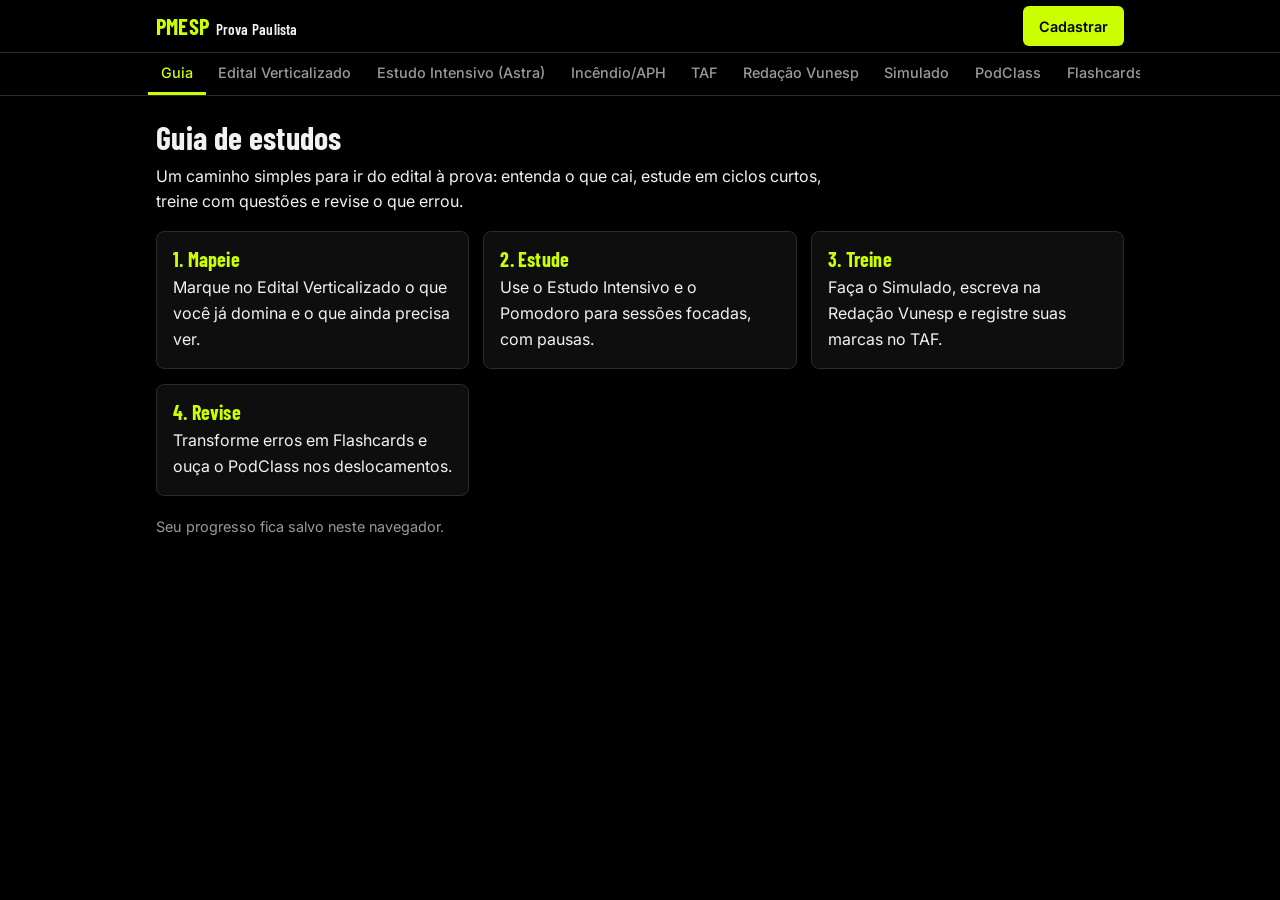
==== index.html @ 4253b76d "Add files via upload" ====
<!DOCTYPE html>
<html lang="pt-BR">
<head>
<meta charset="UTF-8">
<meta name="viewport" content="width=device-width, initial-scale=1, viewport-fit=cover">
<meta name="theme-color" content="#000000">
<title>Plataforma PMESP e Prova Paulista</title>
<link rel="preconnect" href="https://fonts.googleapis.com">
<link href="https://fonts.googleapis.com/css2?family=Barlow+Condensed:wght@600;700&family=Inter:wght@400;500;600&display=swap" rel="stylesheet">
<style>
:root{--y:#CCFF00;--bg:#000;--sf:#0e0e0e;--ln:#2a2a2a;--tx:#f2f2f2;--mu:#9a9a9a;--hd:52px}
*{box-sizing:border-box;margin:0}
html{scroll-padding-top:calc(var(--hd) + 8px)}
body{background:var(--bg);color:var(--tx);font:400 16px/1.6 Inter,system-ui,sans-serif;-webkit-text-size-adjust:100%}
h1,h2,h3,.brand{font-family:'Barlow Condensed','Arial Narrow',sans-serif;font-weight:700;letter-spacing:.01em;line-height:1.1}
h2{font-size:2rem;margin-bottom:.5rem}h3{font-size:1.25rem;color:var(--y);margin-bottom:.35rem}
p,li{max-width:70ch}p+p{margin-top:.6rem}
:focus-visible{outline:2px solid var(--y);outline-offset:2px}
header{position:sticky;top:0;z-index:20;background:var(--bg);border-bottom:1px solid var(--ln);padding-top:env(safe-area-inset-top,0px)}
.bar{max-width:1000px;margin:0 auto;display:flex;align-items:center;gap:.75rem;height:var(--hd);padding:0 1rem}
.brand{font-size:1.4rem;color:var(--y);white-space:nowrap}
.brand small{color:var(--tx);font-size:.95rem;font-weight:600;margin-left:.4rem}
.sp{flex:1}
.btn{background:var(--y);color:#000;border:0;border-radius:6px;font:600 .9rem Inter,sans-serif;padding:.55rem 1rem;cursor:pointer;min-height:40px}
.btn.o{background:transparent;color:var(--y);border:1px solid var(--y)}
.btn:active{transform:translateY(1px)}
nav{border-top:1px solid var(--ln)}
nav .in{max-width:1000px;margin:0 auto;display:flex;overflow-x:auto;scrollbar-width:none;padding:0 .5rem}
nav .in::-webkit-scrollbar{display:none}
nav button{flex:none;background:none;border:0;border-bottom:3px solid transparent;color:var(--mu);font:500 .9rem Inter,sans-serif;padding:.7rem .8rem;cursor:pointer;white-space:nowrap}
nav button[aria-selected=true]{color:var(--y);border-bottom-color:var(--y)}
main{max-width:1000px;margin:0 auto;padding:1.5rem 1rem calc(3rem + env(safe-area-inset-bottom,0px))}
section[hidden]{display:none}
.grid{display:grid;gap:.9rem;grid-template-columns:repeat(auto-fit,minmax(240px,1fr));margin-top:1rem}
.card{background:var(--sf);border:1px solid var(--ln);border-radius:8px;padding:1rem}
.card ul,.card ol{padding-left:1.1rem;color:#d6d6d6}
.mu{color:var(--mu);font-size:.9rem}
.bd{height:8px;background:var(--ln);border-radius:4px;overflow:hidden;margin:.6rem 0 1rem}
.bd i{display:block;height:100%;width:0;background:var(--y);transition:width .25s}
label.ck{display:flex;gap:.6rem;align-items:flex-start;padding:.3rem 0;cursor:pointer}
input[type=checkbox],input[type=radio]{accent-color:var(--y);width:18px;height:18px;margin-top:.2rem;flex:none}
input[type=text],input[type=email],input[type=tel],input[type=url],input[type=number],select,textarea{width:100%;background:#050505;color:var(--tx);border:1px solid var(--ln);border-radius:6px;padding:.65rem .75rem;font:inherit}
textarea{min-height:200px;resize:vertical}
table{width:100%;border-collapse:collapse;margin-top:1rem}
th,td{text-align:left;padding:.6rem .5rem;border-bottom:1px solid var(--ln);font-size:.95rem}
th{color:var(--y);font-weight:600}
.tw{overflow-x:auto}
.fc{min-height:180px;display:grid;place-items:center;text-align:center;padding:1.5rem;cursor:pointer;font-size:1.2rem;border:1px solid var(--y);border-radius:8px;background:var(--sf);margin:1rem 0}
.row{display:flex;gap:.6rem;flex-wrap:wrap;align-items:center}
.timer{font:700 5rem/1 'Barlow Condensed',sans-serif;color:var(--y);margin:.5rem 0}
.q{margin:1rem 0}.ok{color:var(--y)}.no{color:#ff6b6b}
dialog{background:var(--sf);color:var(--tx);border:1px solid var(--y);border-radius:10px;padding:1.25rem;width:min(92vw,400px);margin:auto}
dialog::backdrop{background:rgba(0,0,0,.8)}
dialog form{display:flex;flex-direction:column;gap:.75rem}
dialog label{font-size:.9rem;color:var(--mu);display:flex;flex-direction:column;gap:.25rem}
#msg{min-height:1.3em;font-size:.9rem}
@media(max-width:600px){
 :root{--hd:40px}
 .bar{gap:.5rem;padding:0 .6rem}
 .brand{font-size:1.15rem}.brand small{display:none}
 .btn{padding:.35rem .7rem;font-size:.8rem;min-height:32px}
 nav button{padding:.5rem .6rem;font-size:.82rem}
 main{padding-top:1rem}
 h2{font-size:1.6rem}.timer{font-size:4rem}
}
@media(prefers-reduced-motion:reduce){*{transition:none!important}}
</style>
</head>
<body>
<header>
 <div class="bar">
  <div class="brand">PMESP<small>Prova Paulista</small></div>
  <div class="sp"></div>
  <button class="btn" id="abrir">Cadastrar</button>
 </div>
 <nav aria-label="Seções"><div class="in" role="tablist" id="tabs"></div></nav>
</header>

<main>
<section id="guia" hidden>
 <h2>Guia de estudos</h2>
 <p>Um caminho simples para ir do edital à prova: entenda o que cai, estude em ciclos curtos, treine com questões e revise o que errou.</p>
 <div class="grid">
  <div class="card"><h3>1. Mapeie</h3><p>Marque no Edital Verticalizado o que você já domina e o que ainda precisa ver.</p></div>
  <div class="card"><h3>2. Estude</h3><p>Use o Estudo Intensivo e o Pomodoro para sessões focadas, com pausas.</p></div>
  <div class="card"><h3>3. Treine</h3><p>Faça o Simulado, escreva na Redação Vunesp e registre suas marcas no TAF.</p></div>
  <div class="card"><h3>4. Revise</h3><p>Transforme erros em Flashcards e ouça o PodClass nos deslocamentos.</p></div>
 </div>
 <p class="mu" style="margin-top:1.2rem">Seu progresso fica salvo neste navegador.</p>
</section>

<section id="edital" hidden>
 <h2>Edital verticalizado</h2>
 <p class="mu">Ajuste os tópicos conforme o edital do seu concurso.</p>
 <div class="bd" aria-hidden="true"><i id="pg"></i></div>
 <p id="pgt" class="mu"></p>
 <div class="grid" id="ed"></div>
</section>

<section id="astra" hidden>
 <h2>Estudo intensivo (Astra)</h2>
 <p>Monte o ciclo do dia: defina o foco, estude a teoria, resolva questões e feche com revisão.</p>
 <div class="grid">
  <div class="card"><h3>Foco do dia</h3><input type="text" data-save="ast_foco" placeholder="Ex.: Direitos Humanos"></div>
  <div class="card"><h3>Teoria</h3><input type="text" data-save="ast_teo" placeholder="Tópico e material"></div>
  <div class="card"><h3>Questões</h3><input type="text" data-save="ast_q" placeholder="Meta de questões"></div>
  <div class="card"><h3>Revisão</h3><input type="text" data-save="ast_rev" placeholder="O que revisar amanhã"></div>
 </div>
</section>

<section id="aph" hidden>
 <h2>Incêndio e APH</h2>
 <div class="grid">
  <div class="card"><h3>Avaliação primária (XABCDE)</h3><ol>
   <li>X: hemorragia exsanguinante</li><li>A: vias aéreas e coluna cervical</li><li>B: respiração</li><li>C: circulação</li><li>D: estado neurológico</li><li>E: exposição e controle de temperatura</li></ol></div>
  <div class="card"><h3>Tetraedro do fogo</h3><ul><li>Combustível</li><li>Comburente (oxigênio)</li><li>Calor</li><li>Reação em cadeia</li></ul><p class="mu">Retirar um elemento extingue o fogo.</p></div>
  <div class="card"><h3>Classes de incêndio</h3><ul><li>A: sólidos comuns (madeira, papel)</li><li>B: líquidos inflamáveis</li><li>C: equipamentos elétricos energizados</li><li>D: metais combustíveis</li><li>K: óleos e gorduras de cozinha</li></ul></div>
  <div class="card"><h3>Métodos de extinção</h3><ul><li>Resfriamento</li><li>Abafamento</li><li>Isolamento</li><li>Quebra da reação em cadeia</li></ul></div>
 </div>
</section>

<section id="taf" hidden>
 <h2>TAF</h2>
 <p>Registre sua melhor marca em cada prova e compare com o índice do edital.</p>
 <div class="tw"><table>
  <tr><th>Prova</th><th>Índice do edital</th><th>Minha marca</th></tr>
  <tr><td>Corrida</td><td><input type="text" data-save="taf_i1" aria-label="Índice corrida"></td><td><input type="text" data-save="taf_m1" aria-label="Marca corrida"></td></tr>
  <tr><td>Flexão de braço</td><td><input type="text" data-save="taf_i2" aria-label="Índice flexão"></td><td><input type="text" data-save="taf_m2" aria-label="Marca flexão"></td></tr>
  <tr><td>Abdominal</td><td><input type="text" data-save="taf_i3" aria-label="Índice abdominal"></td><td><input type="text" data-save="taf_m3" aria-label="Marca abdominal"></td></tr>
  <tr><td>Barra ou suspensão</td><td><input type="text" data-save="taf_i4" aria-label="Índice barra"></td><td><input type="text" data-save="taf_m4" aria-label="Marca barra"></td></tr>
 </table></div>
</section>

<section id="redacao" hidden>
 <h2>Redação Vunesp</h2>
 <div class="grid">
  <div class="card"><h3>Estrutura</h3><ul><li>Introdução: tema e tese</li><li>Desenvolvimento: argumentos com exemplos</li><li>Conclusão: fechamento e proposta, se pedida</li></ul></div>
  <div class="card"><h3>Antes de entregar</h3><ul><li>Respeite o tema e o gênero pedidos</li><li>Confira o limite de linhas do edital</li><li>Releia ortografia e pontuação</li></ul></div>
 </div>
 <div class="card" style="margin-top:1rem">
  <textarea id="red" data-save="redacao" placeholder="Escreva seu texto aqui" aria-label="Texto da redação"></textarea>
  <p class="mu" id="cnt" style="margin-top:.5rem"></p>
 </div>
</section>

<section id="simulado" hidden>
 <h2>Simulado</h2>
 <p class="mu">Três questões de exemplo. Substitua pelo seu banco de questões.</p>
 <div id="qs"></div>
 <div class="row"><button class="btn" id="corrigir">Corrigir</button><span id="res" class="ok"></span></div>
</section>

<section id="podclass" hidden>
 <h2>PodClass</h2>
 <p>Cole o link direto de um áudio (.mp3) para ouvir e salve os que mais usa.</p>
 <div class="card" style="margin-top:1rem">
  <div class="row"><input type="url" id="aurl" placeholder="https://.../aula.mp3" aria-label="Link do áudio" style="flex:1;min-width:200px"><button class="btn" id="tocar">Carregar</button></div>
  <audio id="au" controls style="width:100%;margin-top:1rem"></audio>
 </div>
</section>

<section id="flash" hidden>
 <h2>Flashcards</h2>
 <p class="mu">Toque no cartão para virar.</p>
 <div class="fc" id="fc" role="button" tabindex="0" aria-live="polite"></div>
 <div class="row"><button class="btn o" id="prev">Anterior</button><button class="btn o" id="next">Próximo</button><span class="mu" id="fn"></span></div>
</section>

<section id="pomo" hidden>
 <h2>Pomodoro e notas</h2>
 <div class="grid">
  <div class="card">
   <div class="row"><button class="btn" data-m="25">Foco 25</button><button class="btn o" data-m="5">Pausa 5</button></div>
   <div class="timer" id="tm">25:00</div>
   <div class="row"><button class="btn" id="go">Iniciar</button><button class="btn o" id="rs">Zerar</button></div>
  </div>
  <div class="card"><h3>Notas</h3><textarea data-save="notas" placeholder="Anote dúvidas e ideias" aria-label="Notas" style="min-height:160px"></textarea></div>
 </div>
</section>
</main>

<dialog id="dlg">
 <form id="frm">
  <h2>Cadastro</h2>
  <input type="hidden" name="access_key" value="SUA_ACCESS_KEY_AQUI">
  <input type="hidden" name="subject" value="Novo cadastro - Plataforma PMESP">
  <input type="checkbox" name="botcheck" style="display:none" tabindex="-1" autocomplete="off">
  <label>Nome completo<input type="text" name="nome" required autocomplete="name"></label>
  <label>E-mail<input type="email" name="email" required autocomplete="email"></label>
  <label>WhatsApp<input type="tel" name="whatsapp" autocomplete="tel"></label>
  <label>Concurso
   <select name="concurso"><option>PMESP</option><option>Prova Paulista</option><option>Ambos</option></select>
  </label>
  <div id="msg" role="status"></div>
  <button class="btn" type="submit">Enviar cadastro</button>
  <button class="btn o" type="button" id="fechar">Fechar</button>
 </form>
</dialog>

<script>
const $=s=>document.querySelector(s),$$=s=>[...document.querySelectorAll(s)];
const S={g(k,d){try{const v=JSON.parse(localStorage.getItem(k));return v??d}catch{return d}},s(k,v){try{localStorage.setItem(k,JSON.stringify(v))}catch{}}};

/* Abas */
const T=[["guia","Guia"],["edital","Edital Verticalizado"],["astra","Estudo Intensivo (Astra)"],["aph","Incêndio/APH"],["taf","TAF"],["redacao","Redação Vunesp"],["simulado","Simulado"],["podclass","PodClass"],["flash","Flashcards"],["pomo","Pomodoro/Notas"]];
const ids={astra:"astra",flash:"flash",pomo:"pomo",aph:"aph"};
const tabs=$("#tabs");
T.forEach(([id,l])=>{const b=document.createElement("button");b.role="tab";b.textContent=l;b.dataset.t=id;b.onclick=()=>show(id);tabs.append(b)});
function show(id){
 if(!T.some(t=>t[0]===id))id="guia";
 $$("main>section").forEach(s=>s.hidden=s.id!==id);
 $$("#tabs button").forEach(b=>{const on=b.dataset.t===id;b.setAttribute("aria-selected",on);if(on)b.scrollIntoView({inline:"center",block:"nearest"})});
 history.replaceState(null,"","#"+id);scrollTo(0,0);
}

/* Campos salvos */
$$("[data-save]").forEach(e=>{e.value=S.g(e.dataset.save,"");e.addEventListener("input",()=>{S.s(e.dataset.save,e.value);if(e.id==="red")cnt()})});
function cnt(){const t=$("#red").value.trim();$("#cnt").textContent=(t?t.split(/\s+/).length:0)+" palavras"}cnt();

/* Edital */
const ED={"Língua Portuguesa":["Interpretação de texto","Ortografia e acentuação","Pontuação","Concordância","Regência e crase"],"Matemática":["Operações e problemas","Razão e proporção","Porcentagem","Geometria básica"],"Conhecimentos Gerais":["Atualidades","História do Brasil","Geografia do Brasil"],"Direitos Humanos":["Declaração Universal","Direitos fundamentais","Uso da força"],"Noções de Direito":["Constitucional","Penal","Administrativo"]};
const ck=S.g("edital",{});
const ed=$("#ed");
Object.entries(ED).forEach(([m,l])=>{const c=document.createElement("div");c.className="card";c.innerHTML="<h3></h3>";c.firstChild.textContent=m;
 l.forEach(t=>{const k=m+"|"+t,lb=document.createElement("label");lb.className="ck";const i=document.createElement("input");i.type="checkbox";i.checked=!!ck[k];i.onchange=()=>{ck[k]=i.checked;S.s("edital",ck);prog()};lb.append(i,document.createTextNode(t));c.append(lb)});
 ed.append(c)});
function prog(){const a=$$("#ed input"),n=a.filter(i=>i.checked).length,p=a.length?Math.round(n/a.length*100):0;$("#pg").style.width=p+"%";$("#pgt").textContent=n+" de "+a.length+" tópicos concluídos ("+p+"%)"}prog();

/* Simulado */
const Q=[["Qual é a forma correta?",["Houveram muitos candidatos","Houve muitos candidatos","Haviam muitos candidatos"],1],["Quanto é 20% de 150?",["20","25","30"],2],["No APH, o primeiro passo da avaliação primária (XABCDE) é controlar:",["Vias aéreas","Hemorragia exsanguinante","Circulação"],1]];
$("#qs").innerHTML=Q.map((q,i)=>`<fieldset class="card q" style="border:1px solid var(--ln)"><legend style="padding:0 .4rem">Questão ${i+1}</legend><p>${q[0]}</p>${q[1].map((o,j)=>`<label class="ck"><input type="radio" name="q${i}" value="${j}">${o}</label>`).join("")}</fieldset>`).join("");
$("#corrigir").onclick=()=>{let a=0;Q.forEach((q,i)=>{const s=document.querySelector(`input[name=q${i}]:checked`);if(s&&+s.value===q[2])a++});$("#res").textContent="Acertos: "+a+" de "+Q.length};

/* PodClass */
$("#tocar").onclick=()=>{const u=$("#aurl").value.trim();if(u){$("#au").src=u;$("#au").play().catch(()=>{})}};

/* Flashcards */
const F=[["Tetraedro do fogo: quais elementos?","Combustível, comburente, calor e reação em cadeia."],["Classe de incêndio em líquidos inflamáveis","Classe B."],["O que significa o X do XABCDE?","Hemorragia exsanguinante."],["Crase antes de palavra masculina","Em regra não ocorre, salvo locução com palavra feminina subentendida."]];
let fi=0,fv=false;
function fr(){$("#fc").textContent=F[fi][fv?1:0];$("#fn").textContent=(fi+1)+"/"+F.length}
$("#fc").onclick=()=>{fv=!fv;fr()};$("#fc").onkeydown=e=>{if(e.key==="Enter"||e.key===" "){e.preventDefault();fv=!fv;fr()}};
$("#next").onclick=()=>{fi=(fi+1)%F.length;fv=false;fr()};$("#prev").onclick=()=>{fi=(fi-1+F.length)%F.length;fv=false;fr()};fr();

/* Pomodoro */
let mins=25,left=1500,iv=null;
const draw=()=>$("#tm").textContent=String(Math.floor(left/60)).padStart(2,"0")+":"+String(left%60).padStart(2,"0");
function stop(){clearInterval(iv);iv=null;$("#go").textContent="Iniciar"}
$("#go").onclick=()=>{if(iv)return stop();$("#go").textContent="Pausar";iv=setInterval(()=>{left--;draw();if(left<=0){stop();left=mins*60;draw();try{navigator.vibrate&&navigator.vibrate(300)}catch{}alert("Tempo encerrado!")}},1000)};
$("#rs").onclick=()=>{stop();left=mins*60;draw()};
$$("[data-m]").forEach(b=>b.onclick=()=>{mins=+b.dataset.m;stop();left=mins*60;draw()});

/* Cadastro (Web3Forms) */
const dlg=$("#dlg");
$("#abrir").onclick=()=>dlg.showModal();
$("#fechar").onclick=()=>dlg.close();
dlg.addEventListener("click",e=>{if(e.target===dlg)dlg.close()});
$("#frm").addEventListener("submit",async e=>{
 e.preventDefault();const m=$("#msg");m.className="";m.textContent="Enviando...";
 try{
  const r=await fetch("https://api.web3forms.com/submit",{method:"POST",headers:{Accept:"application/json"},body:new FormData(e.target)});
  const j=await r.json();
  if(j.success){m.className="ok";m.textContent="Cadastro enviado com sucesso.";e.target.reset()}
  else{m.className="no";m.textContent="Não foi possível enviar. Confira a access_key e tente de novo."}
 }catch{m.className="no";m.textContent="Sem conexão. Tente novamente."}
});

window.addEventListener("hashchange",()=>show(location.hash.slice(1)));
show(location.hash.slice(1)||"guia");
</script>
</body>
</html>
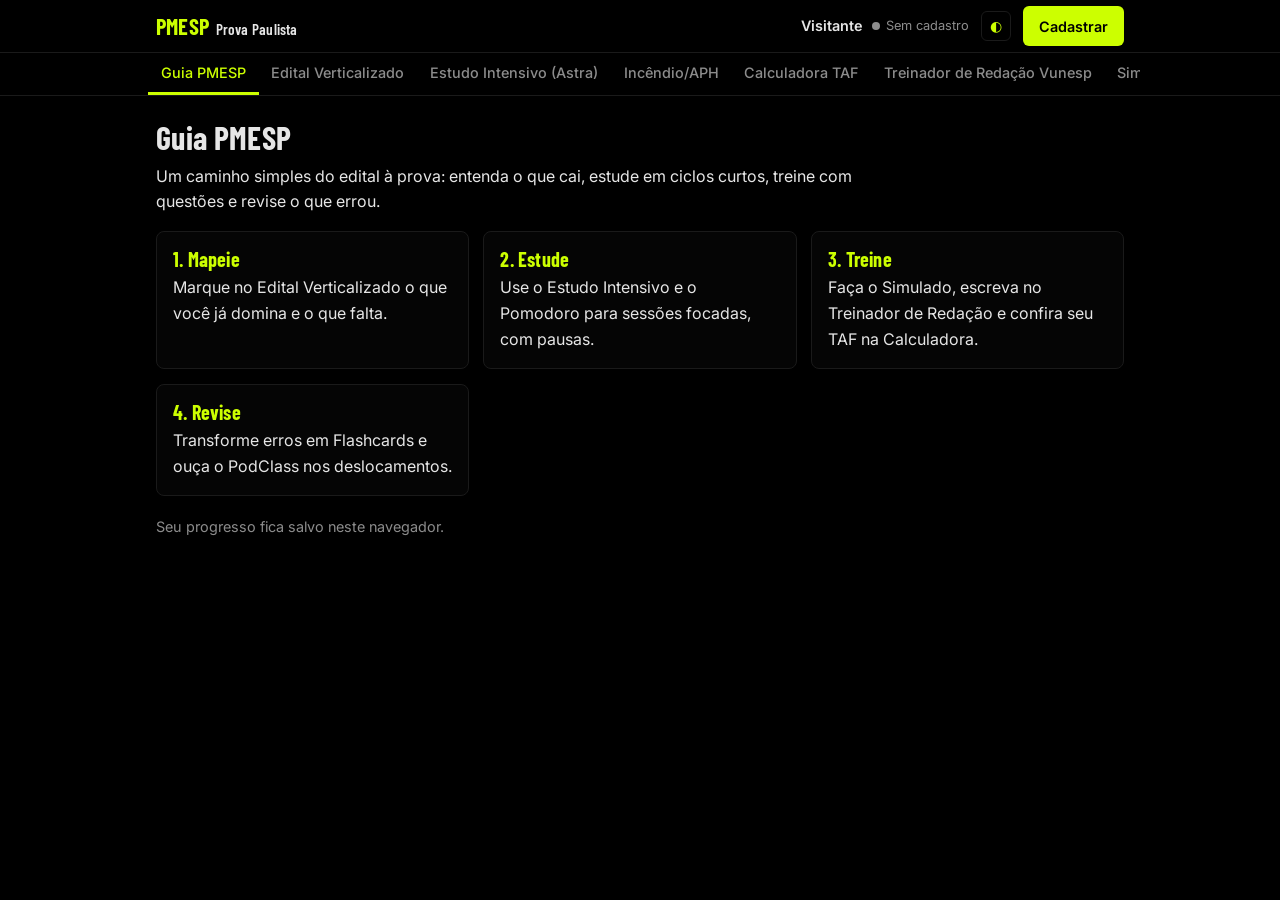
==== commit fe8431c8: "Add files via upload" ====
--- a/index.html
+++ b/index.html
@@ -20,8 +20,13 @@
 .bar{max-width:1000px;margin:0 auto;display:flex;align-items:center;gap:.75rem;height:var(--hd);padding:0 1rem}
 .brand{font-size:1.4rem;color:var(--y);white-space:nowrap}
 .brand small{color:var(--tx);font-size:.95rem;font-weight:600;margin-left:.4rem}
-.sp{flex:1}
-.btn{background:var(--y);color:#000;border:0;border-radius:6px;font:600 .9rem Inter,sans-serif;padding:.55rem 1rem;cursor:pointer;min-height:40px}
+.sp{flex:1;min-width:0}
+.who{display:flex;align-items:center;gap:.6rem;min-width:0;font-size:.9rem}
+.who b{font-weight:600;overflow:hidden;text-overflow:ellipsis;white-space:nowrap}
+.st{display:inline-flex;align-items:center;gap:.35rem;color:var(--mu);font-size:.8rem;white-space:nowrap}
+.st::before{content:"";width:8px;height:8px;border-radius:50%;background:var(--mu)}
+.st.on{color:var(--y)}.st.on::before{background:var(--y)}
+.btn{background:var(--y);color:#000;border:0;border-radius:6px;font:600 .9rem Inter,sans-serif;padding:.55rem 1rem;cursor:pointer;min-height:40px;white-space:nowrap}
 .btn.o{background:transparent;color:var(--y);border:1px solid var(--y)}
 .btn:active{transform:translateY(1px)}
 nav{border-top:1px solid var(--ln)}
@@ -42,8 +47,9 @@
 input[type=text],input[type=email],input[type=tel],input[type=url],input[type=number],select,textarea{width:100%;background:#050505;color:var(--tx);border:1px solid var(--ln);border-radius:6px;padding:.65rem .75rem;font:inherit}
 textarea{min-height:200px;resize:vertical}
 table{width:100%;border-collapse:collapse;margin-top:1rem}
-th,td{text-align:left;padding:.6rem .5rem;border-bottom:1px solid var(--ln);font-size:.95rem}
+th,td{text-align:left;padding:.5rem;border-bottom:1px solid var(--ln);font-size:.95rem;vertical-align:middle}
 th{color:var(--y);font-weight:600}
+td input,td select{min-width:90px}
 .tw{overflow-x:auto}
 .fc{min-height:180px;display:grid;place-items:center;text-align:center;padding:1.5rem;cursor:pointer;font-size:1.2rem;border:1px solid var(--y);border-radius:8px;background:var(--sf);margin:1rem 0}
 .row{display:flex;gap:.6rem;flex-wrap:wrap;align-items:center}
@@ -54,11 +60,16 @@
 dialog form{display:flex;flex-direction:column;gap:.75rem}
 dialog label{font-size:.9rem;color:var(--mu);display:flex;flex-direction:column;gap:.25rem}
 #msg{min-height:1.3em;font-size:.9rem}
-@media(max-width:600px){
+#an li{margin:.2rem 0}
+@media(max-width:768px){
  :root{--hd:40px}
- .bar{gap:.5rem;padding:0 .6rem}
- .brand{font-size:1.15rem}.brand small{display:none}
- .btn{padding:.35rem .7rem;font-size:.8rem;min-height:32px}
+ .bar{gap:.5rem;padding:0 .6rem;flex-wrap:nowrap}
+ .brand{font-size:1.1rem}.brand small{display:none}
+ .who{flex:1;gap:.4rem;font-size:.8rem}
+ .who b{flex:0 1 auto;max-width:42vw}
+ .st{font-size:.72rem}
+ .sp{display:none}
+ .btn{padding:.3rem .6rem;font-size:.78rem;min-height:30px}
  nav button{padding:.5rem .6rem;font-size:.82rem}
  main{padding-top:1rem}
  h2{font-size:1.6rem}.timer{font-size:4rem}
@@ -71,6 +82,7 @@
  <div class="bar">
   <div class="brand">PMESP<small>Prova Paulista</small></div>
   <div class="sp"></div>
+  <div class="who"><b id="hn">Visitante</b><span class="st" id="hs">Sem cadastro</span></div>
   <button class="btn" id="abrir">Cadastrar</button>
  </div>
  <nav aria-label="Seções"><div class="in" role="tablist" id="tabs"></div></nav>
@@ -78,12 +90,12 @@
 
 <main>
 <section id="guia" hidden>
- <h2>Guia de estudos</h2>
- <p>Um caminho simples para ir do edital à prova: entenda o que cai, estude em ciclos curtos, treine com questões e revise o que errou.</p>
- <div class="grid">
-  <div class="card"><h3>1. Mapeie</h3><p>Marque no Edital Verticalizado o que você já domina e o que ainda precisa ver.</p></div>
+ <h2>Guia PMESP</h2>
+ <p>Um caminho simples do edital à prova: entenda o que cai, estude em ciclos curtos, treine com questões e revise o que errou.</p>
+ <div class="grid">
+  <div class="card"><h3>1. Mapeie</h3><p>Marque no Edital Verticalizado o que você já domina e o que falta.</p></div>
   <div class="card"><h3>2. Estude</h3><p>Use o Estudo Intensivo e o Pomodoro para sessões focadas, com pausas.</p></div>
-  <div class="card"><h3>3. Treine</h3><p>Faça o Simulado, escreva na Redação Vunesp e registre suas marcas no TAF.</p></div>
+  <div class="card"><h3>3. Treine</h3><p>Faça o Simulado, escreva no Treinador de Redação e confira seu TAF na Calculadora.</p></div>
   <div class="card"><h3>4. Revise</h3><p>Transforme erros em Flashcards e ouça o PodClass nos deslocamentos.</p></div>
  </div>
  <p class="mu" style="margin-top:1.2rem">Seu progresso fica salvo neste navegador.</p>
@@ -99,7 +111,7 @@
 
 <section id="astra" hidden>
  <h2>Estudo intensivo (Astra)</h2>
- <p>Monte o ciclo do dia: defina o foco, estude a teoria, resolva questões e feche com revisão.</p>
+ <p>Defina o ciclo do dia: foco, teoria, questões e revisão. Depois use o cronômetro e o modo foco.</p>
  <div class="grid">
   <div class="card"><h3>Foco do dia</h3><input type="text" data-save="ast_foco" placeholder="Ex.: Direitos Humanos"></div>
   <div class="card"><h3>Teoria</h3><input type="text" data-save="ast_teo" placeholder="Tópico e material"></div>
@@ -120,44 +132,39 @@
 </section>
 
 <section id="taf" hidden>
- <h2>TAF</h2>
- <p>Registre sua melhor marca em cada prova e compare com o índice do edital.</p>
+ <h2>Calculadora TAF</h2>
+ <p>Digite o índice mínimo do seu edital e a sua marca. A calculadora mostra se você atingiu ou quanto falta.</p>
  <div class="tw"><table>
-  <tr><th>Prova</th><th>Índice do edital</th><th>Minha marca</th></tr>
-  <tr><td>Corrida</td><td><input type="text" data-save="taf_i1" aria-label="Índice corrida"></td><td><input type="text" data-save="taf_m1" aria-label="Marca corrida"></td></tr>
-  <tr><td>Flexão de braço</td><td><input type="text" data-save="taf_i2" aria-label="Índice flexão"></td><td><input type="text" data-save="taf_m2" aria-label="Marca flexão"></td></tr>
-  <tr><td>Abdominal</td><td><input type="text" data-save="taf_i3" aria-label="Índice abdominal"></td><td><input type="text" data-save="taf_m3" aria-label="Marca abdominal"></td></tr>
-  <tr><td>Barra ou suspensão</td><td><input type="text" data-save="taf_i4" aria-label="Índice barra"></td><td><input type="text" data-save="taf_m4" aria-label="Marca barra"></td></tr>
+  <thead><tr><th>Prova</th><th>Critério</th><th>Índice do edital</th><th>Minha marca</th><th>Resultado</th></tr></thead>
+  <tbody id="tafb"></tbody>
  </table></div>
+ <p id="tafr" class="ok" style="margin-top:1rem" role="status"></p>
+ <p class="mu">Confira sempre os índices no edital vigente. Use o mesmo padrão de unidade nos dois campos (metros, segundos, repetições).</p>
 </section>
 
 <section id="redacao" hidden>
- <h2>Redação Vunesp</h2>
- <div class="grid">
-  <div class="card"><h3>Estrutura</h3><ul><li>Introdução: tema e tese</li><li>Desenvolvimento: argumentos com exemplos</li><li>Conclusão: fechamento e proposta, se pedida</li></ul></div>
-  <div class="card"><h3>Antes de entregar</h3><ul><li>Respeite o tema e o gênero pedidos</li><li>Confira o limite de linhas do edital</li><li>Releia ortografia e pontuação</li></ul></div>
+ <h2>Treinador de redação Vunesp</h2>
+ <div class="grid">
+  <div class="card"><h3>Tema para treino</h3><p id="tema">Sorteie um tema e escreva sem consultar material.</p><button class="btn" id="sortear" style="margin-top:.7rem">Sortear tema</button></div>
+  <div class="card"><h3>Meta de tamanho</h3>
+   <label class="mu" for="meta">Linhas máximas do edital</label><input type="number" id="meta" min="1" inputmode="numeric" placeholder="Ex.: 30">
+   <label class="mu" for="wpl" style="margin-top:.5rem;display:block">Palavras por linha (sua letra)</label><input type="number" id="wpl" min="4" max="20" value="10" inputmode="numeric"></div>
+  <div class="card"><h3>Revisão final</h3>
+   <label class="ck"><input type="checkbox">Respondi ao tema e ao gênero pedidos</label>
+   <label class="ck"><input type="checkbox">Introdução, desenvolvimento e conclusão</label>
+   <label class="ck"><input type="checkbox">Parágrafos ligados por conectivos</label>
+   <label class="ck"><input type="checkbox">Reli ortografia, acentos e pontuação</label></div>
  </div>
  <div class="card" style="margin-top:1rem">
   <textarea id="red" data-save="redacao" placeholder="Escreva seu texto aqui" aria-label="Texto da redação"></textarea>
   <p class="mu" id="cnt" style="margin-top:.5rem"></p>
- </div>
-</section>
-
-<section id="simulado" hidden>
- <h2>Simulado</h2>
- <p class="mu">Três questões de exemplo. Substitua pelo seu banco de questões.</p>
- <div id="qs"></div>
- <div class="row"><button class="btn" id="corrigir">Corrigir</button><span id="res" class="ok"></span></div>
-</section>
-
-<section id="podclass" hidden>
- <h2>PodClass</h2>
- <p>Cole o link direto de um áudio (.mp3) para ouvir e salve os que mais usa.</p>
- <div class="card" style="margin-top:1rem">
-  <div class="row"><input type="url" id="aurl" placeholder="https://.../aula.mp3" aria-label="Link do áudio" style="flex:1;min-width:200px"><button class="btn" id="tocar">Carregar</button></div>
-  <audio id="au" controls style="width:100%;margin-top:1rem"></audio>
- </div>
-</section>
+  <h3 style="margin-top:.8rem">Diagnóstico do texto</h3>
+  <ul id="an" aria-live="polite"></ul>
+ </div>
+</section>
+
+<section id="simulado" hidden><h2>Simulado PMESP &amp; Prova Paulista</h2></section>
+<section id="podclass" hidden><h2>PodClass</h2></section>
 
 <section id="flash" hidden>
  <h2>Flashcards</h2>
@@ -167,7 +174,7 @@
 </section>
 
 <section id="pomo" hidden>
- <h2>Pomodoro e notas</h2>
+ <h2>Pomodoro &amp; Notas</h2>
  <div class="grid">
   <div class="card">
    <div class="row"><button class="btn" data-m="25">Foco 25</button><button class="btn o" data-m="5">Pausa 5</button></div>
@@ -185,9 +192,9 @@
   <input type="hidden" name="access_key" value="SUA_ACCESS_KEY_AQUI">
   <input type="hidden" name="subject" value="Novo cadastro - Plataforma PMESP">
   <input type="checkbox" name="botcheck" style="display:none" tabindex="-1" autocomplete="off">
-  <label>Nome completo<input type="text" name="nome" required autocomplete="name"></label>
+  <label>Nome<input type="text" name="nome" required autocomplete="name"></label>
   <label>E-mail<input type="email" name="email" required autocomplete="email"></label>
-  <label>WhatsApp<input type="tel" name="whatsapp" autocomplete="tel"></label>
+  <label>WhatsApp<input type="tel" name="whatsapp" autocomplete="tel" inputmode="tel"></label>
   <label>Concurso
    <select name="concurso"><option>PMESP</option><option>Prova Paulista</option><option>Ambos</option></select>
   </label>
@@ -198,74 +205,74 @@
 </dialog>
 
 <script>
-const $=s=>document.querySelector(s),$$=s=>[...document.querySelectorAll(s)];
-const S={g(k,d){try{const v=JSON.parse(localStorage.getItem(k));return v??d}catch{return d}},s(k,v){try{localStorage.setItem(k,JSON.stringify(v))}catch{}}};
-
-/* Abas */
-const T=[["guia","Guia"],["edital","Edital Verticalizado"],["astra","Estudo Intensivo (Astra)"],["aph","Incêndio/APH"],["taf","TAF"],["redacao","Redação Vunesp"],["simulado","Simulado"],["podclass","PodClass"],["flash","Flashcards"],["pomo","Pomodoro/Notas"]];
-const ids={astra:"astra",flash:"flash",pomo:"pomo",aph:"aph"};
-const tabs=$("#tabs");
-T.forEach(([id,l])=>{const b=document.createElement("button");b.role="tab";b.textContent=l;b.dataset.t=id;b.onclick=()=>show(id);tabs.append(b)});
-function show(id){
- if(!T.some(t=>t[0]===id))id="guia";
- $$("main>section").forEach(s=>s.hidden=s.id!==id);
- $$("#tabs button").forEach(b=>{const on=b.dataset.t===id;b.setAttribute("aria-selected",on);if(on)b.scrollIntoView({inline:"center",block:"nearest"})});
- history.replaceState(null,"","#"+id);scrollTo(0,0);
-}
-
-/* Campos salvos */
-$$("[data-save]").forEach(e=>{e.value=S.g(e.dataset.save,"");e.addEventListener("input",()=>{S.s(e.dataset.save,e.value);if(e.id==="red")cnt()})});
-function cnt(){const t=$("#red").value.trim();$("#cnt").textContent=(t?t.split(/\s+/).length:0)+" palavras"}cnt();
-
-/* Edital */
-const ED={"Língua Portuguesa":["Interpretação de texto","Ortografia e acentuação","Pontuação","Concordância","Regência e crase"],"Matemática":["Operações e problemas","Razão e proporção","Porcentagem","Geometria básica"],"Conhecimentos Gerais":["Atualidades","História do Brasil","Geografia do Brasil"],"Direitos Humanos":["Declaração Universal","Direitos fundamentais","Uso da força"],"Noções de Direito":["Constitucional","Penal","Administrativo"]};
-const ck=S.g("edital",{});
-const ed=$("#ed");
-Object.entries(ED).forEach(([m,l])=>{const c=document.createElement("div");c.className="card";c.innerHTML="<h3></h3>";c.firstChild.textContent=m;
- l.forEach(t=>{const k=m+"|"+t,lb=document.createElement("label");lb.className="ck";const i=document.createElement("input");i.type="checkbox";i.checked=!!ck[k];i.onchange=()=>{ck[k]=i.checked;S.s("edital",ck);prog()};lb.append(i,document.createTextNode(t));c.append(lb)});
- ed.append(c)});
-function prog(){const a=$$("#ed input"),n=a.filter(i=>i.checked).length,p=a.length?Math.round(n/a.length*100):0;$("#pg").style.width=p+"%";$("#pgt").textContent=n+" de "+a.length+" tópicos concluídos ("+p+"%)"}prog();
-
-/* Simulado */
-const Q=[["Qual é a forma correta?",["Houveram muitos candidatos","Houve muitos candidatos","Haviam muitos candidatos"],1],["Quanto é 20% de 150?",["20","25","30"],2],["No APH, o primeiro passo da avaliação primária (XABCDE) é controlar:",["Vias aéreas","Hemorragia exsanguinante","Circulação"],1]];
-$("#qs").innerHTML=Q.map((q,i)=>`<fieldset class="card q" style="border:1px solid var(--ln)"><legend style="padding:0 .4rem">Questão ${i+1}</legend><p>${q[0]}</p>${q[1].map((o,j)=>`<label class="ck"><input type="radio" name="q${i}" value="${j}">${o}</label>`).join("")}</fieldset>`).join("");
-$("#corrigir").onclick=()=>{let a=0;Q.forEach((q,i)=>{const s=document.querySelector(`input[name=q${i}]:checked`);if(s&&+s.value===q[2])a++});$("#res").textContent="Acertos: "+a+" de "+Q.length};
-
-/* PodClass */
-$("#tocar").onclick=()=>{const u=$("#aurl").value.trim();if(u){$("#au").src=u;$("#au").play().catch(()=>{})}};
-
-/* Flashcards */
-const F=[["Tetraedro do fogo: quais elementos?","Combustível, comburente, calor e reação em cadeia."],["Classe de incêndio em líquidos inflamáveis","Classe B."],["O que significa o X do XABCDE?","Hemorragia exsanguinante."],["Crase antes de palavra masculina","Em regra não ocorre, salvo locução com palavra feminina subentendida."]];
-let fi=0,fv=false;
-function fr(){$("#fc").textContent=F[fi][fv?1:0];$("#fn").textContent=(fi+1)+"/"+F.length}
-$("#fc").onclick=()=>{fv=!fv;fr()};$("#fc").onkeydown=e=>{if(e.key==="Enter"||e.key===" "){e.preventDefault();fv=!fv;fr()}};
-$("#next").onclick=()=>{fi=(fi+1)%F.length;fv=false;fr()};$("#prev").onclick=()=>{fi=(fi-1+F.length)%F.length;fv=false;fr()};fr();
-
-/* Pomodoro */
-let mins=25,left=1500,iv=null;
-const draw=()=>$("#tm").textContent=String(Math.floor(left/60)).padStart(2,"0")+":"+String(left%60).padStart(2,"0");
-function stop(){clearInterval(iv);iv=null;$("#go").textContent="Iniciar"}
-$("#go").onclick=()=>{if(iv)return stop();$("#go").textContent="Pausar";iv=setInterval(()=>{left--;draw();if(left<=0){stop();left=mins*60;draw();try{navigator.vibrate&&navigator.vibrate(300)}catch{}alert("Tempo encerrado!")}},1000)};
-$("#rs").onclick=()=>{stop();left=mins*60;draw()};
-$$("[data-m]").forEach(b=>b.onclick=()=>{mins=+b.dataset.m;stop();left=mins*60;draw()});
-
-/* Cadastro (Web3Forms) */
-const dlg=$("#dlg");
-$("#abrir").onclick=()=>dlg.showModal();
-$("#fechar").onclick=()=>dlg.close();
-dlg.addEventListener("click",e=>{if(e.target===dlg)dlg.close()});
-$("#frm").addEventListener("submit",async e=>{
- e.preventDefault();const m=$("#msg");m.className="";m.textContent="Enviando...";
- try{
-  const r=await fetch("https://api.web3forms.com/submit",{method:"POST",headers:{Accept:"application/json"},body:new FormData(e.target)});
-  const j=await r.json();
-  if(j.success){m.className="ok";m.textContent="Cadastro enviado com sucesso.";e.target.reset()}
-  else{m.className="no";m.textContent="Não foi possível enviar. Confira a access_key e tente de novo."}
- }catch{m.className="no";m.textContent="Sem conexão. Tente novamente."}
+/* Extras: cabeçalho, Calculadora TAF e Treinador de Redação */
+(()=>{
+const $=s=>document.querySelector(s);
+const ld=(k,d)=>{try{return JSON.parse(localStorage.getItem(k))??d}catch{return d}},sv=(k,v)=>{try{localStorage.setItem(k,JSON.stringify(v))}catch{}};
+const el=(t,p={},...k)=>{const e=document.createElement(t);Object.entries(p).forEach(([a,v])=>a==="text"?e.textContent=v:e.setAttribute(a,v));e.append(...k);return e};
+
+/* Cabeçalho: nome e status */
+function hdr(){
+ const c=ld("pm_cadastro",null),on=!!c;
+ $("#hn").textContent=on&&c.nome?String(c.nome).trim().split(/\s+/)[0]:"Visitante";
+ const s=$("#hs");s.textContent=on?(c.enviado?"Cadastrado":"Salvo"):"Sem cadastro";s.classList.toggle("on",on);
+}
+hdr();$("#frm").addEventListener("submit",()=>{setTimeout(hdr,150);setTimeout(hdr,2500)});
+
+/* Calculadora TAF */
+const P=[["Corrida","max"],["Flexão de braço","max"],["Abdominal","max"],["Barra ou suspensão","max"]];
+let td=ld("pm_tafcalc",P.map(([,m])=>({m,i:"",v:""})));
+if(td.length!==P.length)td=P.map(([,m])=>({m,i:"",v:""}));
+const num=x=>{const n=parseFloat(String(x).replace(",","."));return isNaN(n)?null:n};
+const fmt=n=>Math.round(n*100)/100;
+function calc(){
+ let ok=0,tot=0;
+ P.forEach((p,r)=>{
+  const d=td[r],i=num(d.i),v=num(d.v),o=$("#tr"+r);
+  if(i===null||v===null){o.textContent="—";o.className="mu";return}
+  tot++;const good=d.m==="max"?v>=i:v<=i;if(good)ok++;
+  o.className=good?"ok":"no";
+  o.textContent=good?"Atingiu":"Faltam "+fmt(Math.abs(i-v))+(d.m==="max"?" a mais":" a menos");
+ });
+ $("#tafr").textContent=tot?"Índices atingidos: "+ok+" de "+tot+" preenchidos.":"Preencha índice e marca para calcular.";
+ sv("pm_tafcalc",td);
+}
+P.forEach(([n],r)=>{
+ const d=td[r];
+ const sel=el("select",{"aria-label":"Critério de "+n},el("option",{value:"max",text:"Maior é melhor"}),el("option",{value:"min",text:"Menor é melhor"}));sel.value=d.m;
+ const a=el("input",{type:"text",inputmode:"decimal","aria-label":"Índice de "+n});a.value=d.i;
+ const b=el("input",{type:"text",inputmode:"decimal","aria-label":"Marca em "+n});b.value=d.v;
+ sel.onchange=()=>{d.m=sel.value;calc()};a.oninput=()=>{d.i=a.value;calc()};b.oninput=()=>{d.v=b.value;calc()};
+ $("#tafb").append(el("tr",{},el("td",{text:n}),el("td",{},sel),el("td",{},a),el("td",{},b),el("td",{id:"tr"+r})));
 });
-
-window.addEventListener("hashchange",()=>show(location.hash.slice(1)));
-show(location.hash.slice(1)||"guia");
+calc();
+
+/* Treinador de Redação */
+const TEMAS=["Segurança pública e confiança da população na polícia","O papel da educação na prevenção da violência","Uso responsável das redes sociais","Trabalho em equipe e disciplina no serviço público","Mobilidade urbana nas grandes cidades"];
+$("#sortear").onclick=()=>{$("#tema").textContent=TEMAS[Math.floor(Math.random()*TEMAS.length)]};
+const CON=["portanto","contudo","porém","entretanto","todavia","além disso","assim","logo","dessa forma","por fim","ademais","nesse sentido"];
+function an(){
+ const t=$("#red").value,w=t.trim()?t.trim().split(/\s+/):[],out=$("#an");out.replaceChildren();
+ const add=(x,c)=>out.append(el("li",{text:x,class:c||""}));
+ if(!w.length){add("Escreva seu texto para ver o diagnóstico.","mu");return}
+ const wpl=Math.max(4,+$("#wpl").value||10),lines=Math.ceil(w.length/wpl),meta=+$("#meta").value||0;
+ const par=t.split(/\n+/).filter(x=>x.trim()).length;
+ add(w.length+" palavras, "+par+" parágrafo(s), cerca de "+lines+" linha(s) manuscrita(s).");
+ if(meta)add(lines>meta?"Acima da meta: "+(lines-meta)+" linha(s) a mais. Corte trechos repetidos.":"Dentro da meta de "+meta+" linhas.",lines>meta?"no":"ok");
+ if(par<3)add("Poucos parágrafos: organize em introdução, desenvolvimento e conclusão.","no");
+ const longs=t.split(/[.!?]+/).filter(s=>s.trim().split(/\s+/).length>35).length;
+ if(longs)add(longs+" frase(s) com mais de 35 palavras. Divida para ganhar clareza.","no");
+ const f={};w.forEach(x=>{x=x.toLowerCase().replace(/[^\p{L}]/gu,"");if(x.length>=6)f[x]=(f[x]||0)+1});
+ const rep=Object.entries(f).filter(([,n])=>n>=4).sort((a,b)=>b[1]-a[1]).slice(0,3);
+ if(rep.length)add("Palavras muito repetidas: "+rep.map(([x,n])=>x+" ("+n+"x)").join(", ")+". Varie com sinônimos.","no");
+ const low=t.toLowerCase(),uc=CON.filter(c=>low.includes(c)).length;
+ add(uc?uc+" conectivo(s) diferentes usados.":"Nenhum conectivo comum encontrado. Ligue os parágrafos com termos como 'portanto' e 'além disso'.",uc?"ok":"no");
+}
+["#red","#meta","#wpl"].forEach(s=>$(s).addEventListener("input",an));
+an();
+document.addEventListener("DOMContentLoaded",an);
+})();
 </script>
+<script src="app.js" defer></script>
 </body>
 </html>
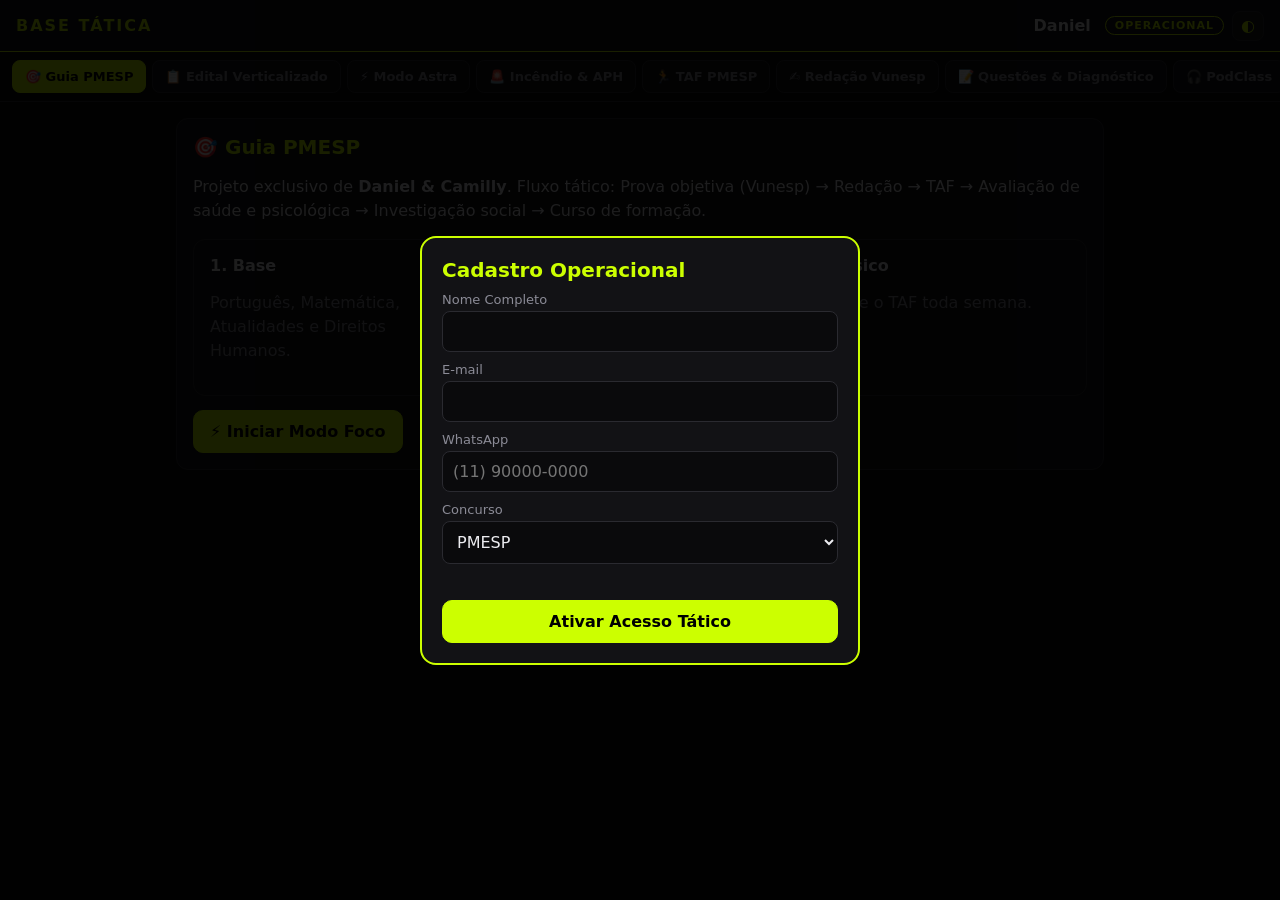
==== commit dd76d7d6: "Add files via upload" ====
--- a/index.html
+++ b/index.html
@@ -4,275 +4,343 @@
 <meta charset="UTF-8">
 <meta name="viewport" content="width=device-width, initial-scale=1, viewport-fit=cover">
 <meta name="theme-color" content="#000000">
-<title>Plataforma PMESP e Prova Paulista</title>
-<link rel="preconnect" href="https://fonts.googleapis.com">
-<link href="https://fonts.googleapis.com/css2?family=Barlow+Condensed:wght@600;700&family=Inter:wght@400;500;600&display=swap" rel="stylesheet">
+<title>BASE TÁTICA | PMESP & Prova Paulista</title>
 <style>
-:root{--y:#CCFF00;--bg:#000;--sf:#0e0e0e;--ln:#2a2a2a;--tx:#f2f2f2;--mu:#9a9a9a;--hd:52px}
-*{box-sizing:border-box;margin:0}
-html{scroll-padding-top:calc(var(--hd) + 8px)}
-body{background:var(--bg);color:var(--tx);font:400 16px/1.6 Inter,system-ui,sans-serif;-webkit-text-size-adjust:100%}
-h1,h2,h3,.brand{font-family:'Barlow Condensed','Arial Narrow',sans-serif;font-weight:700;letter-spacing:.01em;line-height:1.1}
-h2{font-size:2rem;margin-bottom:.5rem}h3{font-size:1.25rem;color:var(--y);margin-bottom:.35rem}
-p,li{max-width:70ch}p+p{margin-top:.6rem}
-:focus-visible{outline:2px solid var(--y);outline-offset:2px}
-header{position:sticky;top:0;z-index:20;background:var(--bg);border-bottom:1px solid var(--ln);padding-top:env(safe-area-inset-top,0px)}
-.bar{max-width:1000px;margin:0 auto;display:flex;align-items:center;gap:.75rem;height:var(--hd);padding:0 1rem}
-.brand{font-size:1.4rem;color:var(--y);white-space:nowrap}
-.brand small{color:var(--tx);font-size:.95rem;font-weight:600;margin-left:.4rem}
-.sp{flex:1;min-width:0}
-.who{display:flex;align-items:center;gap:.6rem;min-width:0;font-size:.9rem}
-.who b{font-weight:600;overflow:hidden;text-overflow:ellipsis;white-space:nowrap}
-.st{display:inline-flex;align-items:center;gap:.35rem;color:var(--mu);font-size:.8rem;white-space:nowrap}
-.st::before{content:"";width:8px;height:8px;border-radius:50%;background:var(--mu)}
-.st.on{color:var(--y)}.st.on::before{background:var(--y)}
-.btn{background:var(--y);color:#000;border:0;border-radius:6px;font:600 .9rem Inter,sans-serif;padding:.55rem 1rem;cursor:pointer;min-height:40px;white-space:nowrap}
-.btn.o{background:transparent;color:var(--y);border:1px solid var(--y)}
-.btn:active{transform:translateY(1px)}
-nav{border-top:1px solid var(--ln)}
-nav .in{max-width:1000px;margin:0 auto;display:flex;overflow-x:auto;scrollbar-width:none;padding:0 .5rem}
-nav .in::-webkit-scrollbar{display:none}
-nav button{flex:none;background:none;border:0;border-bottom:3px solid transparent;color:var(--mu);font:500 .9rem Inter,sans-serif;padding:.7rem .8rem;cursor:pointer;white-space:nowrap}
-nav button[aria-selected=true]{color:var(--y);border-bottom-color:var(--y)}
-main{max-width:1000px;margin:0 auto;padding:1.5rem 1rem calc(3rem + env(safe-area-inset-bottom,0px))}
-section[hidden]{display:none}
-.grid{display:grid;gap:.9rem;grid-template-columns:repeat(auto-fit,minmax(240px,1fr));margin-top:1rem}
-.card{background:var(--sf);border:1px solid var(--ln);border-radius:8px;padding:1rem}
-.card ul,.card ol{padding-left:1.1rem;color:#d6d6d6}
-.mu{color:var(--mu);font-size:.9rem}
-.bd{height:8px;background:var(--ln);border-radius:4px;overflow:hidden;margin:.6rem 0 1rem}
-.bd i{display:block;height:100%;width:0;background:var(--y);transition:width .25s}
-label.ck{display:flex;gap:.6rem;align-items:flex-start;padding:.3rem 0;cursor:pointer}
-input[type=checkbox],input[type=radio]{accent-color:var(--y);width:18px;height:18px;margin-top:.2rem;flex:none}
-input[type=text],input[type=email],input[type=tel],input[type=url],input[type=number],select,textarea{width:100%;background:#050505;color:var(--tx);border:1px solid var(--ln);border-radius:6px;padding:.65rem .75rem;font:inherit}
-textarea{min-height:200px;resize:vertical}
-table{width:100%;border-collapse:collapse;margin-top:1rem}
-th,td{text-align:left;padding:.5rem;border-bottom:1px solid var(--ln);font-size:.95rem;vertical-align:middle}
-th{color:var(--y);font-weight:600}
-td input,td select{min-width:90px}
-.tw{overflow-x:auto}
-.fc{min-height:180px;display:grid;place-items:center;text-align:center;padding:1.5rem;cursor:pointer;font-size:1.2rem;border:1px solid var(--y);border-radius:8px;background:var(--sf);margin:1rem 0}
-.row{display:flex;gap:.6rem;flex-wrap:wrap;align-items:center}
-.timer{font:700 5rem/1 'Barlow Condensed',sans-serif;color:var(--y);margin:.5rem 0}
-.q{margin:1rem 0}.ok{color:var(--y)}.no{color:#ff6b6b}
-dialog{background:var(--sf);color:var(--tx);border:1px solid var(--y);border-radius:10px;padding:1.25rem;width:min(92vw,400px);margin:auto}
-dialog::backdrop{background:rgba(0,0,0,.8)}
-dialog form{display:flex;flex-direction:column;gap:.75rem}
-dialog label{font-size:.9rem;color:var(--mu);display:flex;flex-direction:column;gap:.25rem}
-#msg{min-height:1.3em;font-size:.9rem}
-#an li{margin:.2rem 0}
-@media(max-width:768px){
- :root{--hd:40px}
- .bar{gap:.5rem;padding:0 .6rem;flex-wrap:nowrap}
- .brand{font-size:1.1rem}.brand small{display:none}
- .who{flex:1;gap:.4rem;font-size:.8rem}
- .who b{flex:0 1 auto;max-width:42vw}
- .st{font-size:.72rem}
- .sp{display:none}
- .btn{padding:.3rem .6rem;font-size:.78rem;min-height:30px}
- nav button{padding:.5rem .6rem;font-size:.82rem}
- main{padding-top:1rem}
- h2{font-size:1.6rem}.timer{font-size:4rem}
+:root{--bg:#0a0a0c;--s1:#121215;--s2:#18181c;--br:#2a2a30;--neon:#CCFF00;--tx:#ececf0;--mut:#8b8b96;--ok:#3ddc84;--bad:#ff4d4d;--warn:#ffb300}
+body.oled{--bg:#000;--s1:#0a0a0c;--s2:#121215}
+*{box-sizing:border-box}
+html,body{margin:0;background:var(--bg);color:var(--tx);font-family:system-ui,-apple-system,"Segoe UI",Roboto,Arial,sans-serif}
+button{font:inherit;cursor:pointer}
+.hdr{position:sticky;top:0;z-index:30;display:flex;align-items:center;justify-content:space-between;gap:10px;height:52px;padding:0 16px;background:var(--s1);border-bottom:1px solid var(--neon)}
+.logo{font-weight:800;letter-spacing:2px;color:var(--neon);white-space:nowrap}
+.hdr-r{display:flex;align-items:center;gap:8px;min-width:0}
+.aluno{background:none;border:0;color:var(--tx);font-weight:600;white-space:nowrap;overflow:hidden;text-overflow:ellipsis;max-width:110px}
+.badge{border:1px solid var(--neon);color:var(--neon);border-radius:20px;padding:2px 9px;font-size:11px;font-weight:700;letter-spacing:1px;white-space:nowrap}
+.ico{background:var(--s2);color:var(--neon);border:1px solid var(--br);border-radius:8px;width:32px;height:30px}
+.tabs{position:sticky;top:52px;z-index:20;display:flex;gap:6px;overflow-x:auto;padding:8px 12px;background:var(--bg);border-bottom:1px solid var(--br);scrollbar-width:none;-webkit-overflow-scrolling:touch}
+.tabs::-webkit-scrollbar{display:none}
+.tab{flex:0 0 auto;background:var(--s1);color:var(--mut);border:1px solid var(--br);border-radius:8px;padding:8px 12px;font-size:13px;font-weight:600;white-space:nowrap}
+.tab.on{background:var(--neon);color:#000;border-color:var(--neon)}
+main{max-width:960px;margin:0 auto;padding:16px}
+.panel{display:none}.panel.on{display:block}
+.card{background:var(--s1);border:1px solid var(--br);border-radius:12px;padding:16px;margin-bottom:14px}
+h1,h2,h3{margin:0 0 10px}h2{color:var(--neon);font-size:20px}h3{font-size:16px}
+p{line-height:1.5;color:var(--tx)}small,.mut{color:var(--mut)}
+.btn{background:var(--s2);color:var(--tx);border:1px solid var(--br);border-radius:10px;padding:11px 16px;font-weight:700}
+.btn.pri{background:var(--neon);color:#000;border-color:var(--neon)}
+.btn.bad{background:var(--bad);color:#fff;border-color:var(--bad)}
+.row{display:flex;flex-wrap:wrap;gap:10px;align-items:center}
+.grid{display:grid;grid-template-columns:repeat(auto-fit,minmax(220px,1fr));gap:12px}
+input,select,textarea{width:100%;background:var(--bg);color:var(--tx);border:1px solid var(--br);border-radius:8px;padding:10px;font:inherit}
+input:focus,select:focus,textarea:focus{outline:1px solid var(--neon)}
+label{display:block;margin:10px 0 4px;font-size:13px;color:var(--mut)}
+.bar{height:10px;background:var(--s2);border-radius:6px;overflow:hidden}.bar i{display:block;height:100%;width:0;background:var(--neon);transition:width .3s}
+.chk{display:flex;align-items:center;gap:10px;padding:8px 0;border-bottom:1px solid var(--br)}
+.chk input{width:20px;height:20px;accent-color:var(--neon)}
+.ok{color:var(--ok)}.bad-t{color:var(--bad)}.warn{color:var(--warn)}
+.red{display:flex;border:1px solid var(--br);border-radius:8px;overflow:hidden;background:var(--bg)}
+.gut{padding:8px 10px;text-align:right;color:#555;font:14px/24px monospace;user-select:none;background:#050506}
+.gut .on{color:var(--neon)}
+.red textarea{border:0;height:720px;resize:none;font:14px/24px monospace;border-radius:0}
+.modal{position:fixed;inset:0;z-index:100;display:none;align-items:center;justify-content:center;padding:16px;background:rgba(0,0,0,.88)}
+.modal.on{display:flex}
+.box{width:min(440px,100%);max-height:92vh;overflow:auto;background:var(--s1);border:2px solid var(--neon);border-radius:16px;padding:20px}
+.box .btn{width:100%;margin-top:10px;text-align:left;font-size:16px}
+#foco-tela{display:none}
+body.modo-foco-ativo > *:not(#foco-tela):not(script){display:none!important}
+body.modo-foco-ativo #foco-tela{display:flex;position:fixed;inset:0;z-index:999;background:#000;flex-direction:column;align-items:center;justify-content:center;gap:40px}
+#foco-tempo{font:800 min(24vw,190px)/1 ui-monospace,monospace;color:var(--neon);text-shadow:0 0 28px var(--neon)}
+@media (max-width:768px){
+  .hdr{height:42px;padding:0 10px;gap:6px;flex-wrap:nowrap}
+  .logo{font-size:13px;letter-spacing:1px}
+  .aluno{font-size:12px;max-width:70px}
+  .badge{font-size:9px;padding:1px 6px}
+  .ico{width:28px;height:26px}
+  .tabs{top:42px;padding:6px 8px}
+  .tab{padding:7px 10px;font-size:12px}
+  main{padding:12px}
 }
-@media(prefers-reduced-motion:reduce){*{transition:none!important}}
 </style>
 </head>
 <body>
-<header>
- <div class="bar">
-  <div class="brand">PMESP<small>Prova Paulista</small></div>
-  <div class="sp"></div>
-  <div class="who"><b id="hn">Visitante</b><span class="st" id="hs">Sem cadastro</span></div>
-  <button class="btn" id="abrir">Cadastrar</button>
- </div>
- <nav aria-label="Seções"><div class="in" role="tablist" id="tabs"></div></nav>
+
+<header class="hdr">
+  <span class="logo">BASE TÁTICA</span>
+  <div class="hdr-r">
+    <button class="aluno" id="h-nome" data-open="m-cad" title="Conta">Daniel</button>
+    <span class="badge">OPERACIONAL</span>
+    <button class="ico" id="btn-tema" title="Alternar modo escuro / conta" aria-label="Alternar modo escuro">◐</button>
+  </div>
 </header>
 
+<nav class="tabs" id="tabs" role="tablist">
+  <button class="tab on" data-tab="guia">🎯 Guia PMESP</button>
+  <button class="tab" data-tab="edital">📋 Edital Verticalizado</button>
+  <button class="tab" data-tab="astra">⚡ Modo Astra</button>
+  <button class="tab" data-tab="aph">🚨 Incêndio &amp; APH</button>
+  <button class="tab" data-tab="taf">🏃 TAF PMESP</button>
+  <button class="tab" data-tab="redacao">✍️ Redação Vunesp</button>
+  <button class="tab" data-tab="questoes">📝 Questões &amp; Diagnóstico</button>
+  <button class="tab" data-tab="podclass">🎧 PodClass</button>
+  <button class="tab" data-tab="flash">🃏 Flashcards Anki</button>
+  <button class="tab" data-tab="pomo">⏱️ Pomodoro &amp; Notas</button>
+</nav>
+
 <main>
-<section id="guia" hidden>
- <h2>Guia PMESP</h2>
- <p>Um caminho simples do edital à prova: entenda o que cai, estude em ciclos curtos, treine com questões e revise o que errou.</p>
- <div class="grid">
-  <div class="card"><h3>1. Mapeie</h3><p>Marque no Edital Verticalizado o que você já domina e o que falta.</p></div>
-  <div class="card"><h3>2. Estude</h3><p>Use o Estudo Intensivo e o Pomodoro para sessões focadas, com pausas.</p></div>
-  <div class="card"><h3>3. Treine</h3><p>Faça o Simulado, escreva no Treinador de Redação e confira seu TAF na Calculadora.</p></div>
-  <div class="card"><h3>4. Revise</h3><p>Transforme erros em Flashcards e ouça o PodClass nos deslocamentos.</p></div>
- </div>
- <p class="mu" style="margin-top:1.2rem">Seu progresso fica salvo neste navegador.</p>
-</section>
-
-<section id="edital" hidden>
- <h2>Edital verticalizado</h2>
- <p class="mu">Ajuste os tópicos conforme o edital do seu concurso.</p>
- <div class="bd" aria-hidden="true"><i id="pg"></i></div>
- <p id="pgt" class="mu"></p>
- <div class="grid" id="ed"></div>
-</section>
-
-<section id="astra" hidden>
- <h2>Estudo intensivo (Astra)</h2>
- <p>Defina o ciclo do dia: foco, teoria, questões e revisão. Depois use o cronômetro e o modo foco.</p>
- <div class="grid">
-  <div class="card"><h3>Foco do dia</h3><input type="text" data-save="ast_foco" placeholder="Ex.: Direitos Humanos"></div>
-  <div class="card"><h3>Teoria</h3><input type="text" data-save="ast_teo" placeholder="Tópico e material"></div>
-  <div class="card"><h3>Questões</h3><input type="text" data-save="ast_q" placeholder="Meta de questões"></div>
-  <div class="card"><h3>Revisão</h3><input type="text" data-save="ast_rev" placeholder="O que revisar amanhã"></div>
- </div>
-</section>
-
-<section id="aph" hidden>
- <h2>Incêndio e APH</h2>
- <div class="grid">
-  <div class="card"><h3>Avaliação primária (XABCDE)</h3><ol>
-   <li>X: hemorragia exsanguinante</li><li>A: vias aéreas e coluna cervical</li><li>B: respiração</li><li>C: circulação</li><li>D: estado neurológico</li><li>E: exposição e controle de temperatura</li></ol></div>
-  <div class="card"><h3>Tetraedro do fogo</h3><ul><li>Combustível</li><li>Comburente (oxigênio)</li><li>Calor</li><li>Reação em cadeia</li></ul><p class="mu">Retirar um elemento extingue o fogo.</p></div>
-  <div class="card"><h3>Classes de incêndio</h3><ul><li>A: sólidos comuns (madeira, papel)</li><li>B: líquidos inflamáveis</li><li>C: equipamentos elétricos energizados</li><li>D: metais combustíveis</li><li>K: óleos e gorduras de cozinha</li></ul></div>
-  <div class="card"><h3>Métodos de extinção</h3><ul><li>Resfriamento</li><li>Abafamento</li><li>Isolamento</li><li>Quebra da reação em cadeia</li></ul></div>
- </div>
-</section>
-
-<section id="taf" hidden>
- <h2>Calculadora TAF</h2>
- <p>Digite o índice mínimo do seu edital e a sua marca. A calculadora mostra se você atingiu ou quanto falta.</p>
- <div class="tw"><table>
-  <thead><tr><th>Prova</th><th>Critério</th><th>Índice do edital</th><th>Minha marca</th><th>Resultado</th></tr></thead>
-  <tbody id="tafb"></tbody>
- </table></div>
- <p id="tafr" class="ok" style="margin-top:1rem" role="status"></p>
- <p class="mu">Confira sempre os índices no edital vigente. Use o mesmo padrão de unidade nos dois campos (metros, segundos, repetições).</p>
-</section>
-
-<section id="redacao" hidden>
- <h2>Treinador de redação Vunesp</h2>
- <div class="grid">
-  <div class="card"><h3>Tema para treino</h3><p id="tema">Sorteie um tema e escreva sem consultar material.</p><button class="btn" id="sortear" style="margin-top:.7rem">Sortear tema</button></div>
-  <div class="card"><h3>Meta de tamanho</h3>
-   <label class="mu" for="meta">Linhas máximas do edital</label><input type="number" id="meta" min="1" inputmode="numeric" placeholder="Ex.: 30">
-   <label class="mu" for="wpl" style="margin-top:.5rem;display:block">Palavras por linha (sua letra)</label><input type="number" id="wpl" min="4" max="20" value="10" inputmode="numeric"></div>
-  <div class="card"><h3>Revisão final</h3>
-   <label class="ck"><input type="checkbox">Respondi ao tema e ao gênero pedidos</label>
-   <label class="ck"><input type="checkbox">Introdução, desenvolvimento e conclusão</label>
-   <label class="ck"><input type="checkbox">Parágrafos ligados por conectivos</label>
-   <label class="ck"><input type="checkbox">Reli ortografia, acentos e pontuação</label></div>
- </div>
- <div class="card" style="margin-top:1rem">
-  <textarea id="red" data-save="redacao" placeholder="Escreva seu texto aqui" aria-label="Texto da redação"></textarea>
-  <p class="mu" id="cnt" style="margin-top:.5rem"></p>
-  <h3 style="margin-top:.8rem">Diagnóstico do texto</h3>
-  <ul id="an" aria-live="polite"></ul>
- </div>
-</section>
-
-<section id="simulado" hidden><h2>Simulado PMESP &amp; Prova Paulista</h2></section>
-<section id="podclass" hidden><h2>PodClass</h2></section>
-
-<section id="flash" hidden>
- <h2>Flashcards</h2>
- <p class="mu">Toque no cartão para virar.</p>
- <div class="fc" id="fc" role="button" tabindex="0" aria-live="polite"></div>
- <div class="row"><button class="btn o" id="prev">Anterior</button><button class="btn o" id="next">Próximo</button><span class="mu" id="fn"></span></div>
-</section>
-
-<section id="pomo" hidden>
- <h2>Pomodoro &amp; Notas</h2>
- <div class="grid">
-  <div class="card">
-   <div class="row"><button class="btn" data-m="25">Foco 25</button><button class="btn o" data-m="5">Pausa 5</button></div>
-   <div class="timer" id="tm">25:00</div>
-   <div class="row"><button class="btn" id="go">Iniciar</button><button class="btn o" id="rs">Zerar</button></div>
+  <!-- 1. GUIA -->
+  <section class="panel on" id="p-guia">
+    <div class="card"><h2>🎯 Guia PMESP</h2>
+      <p>Projeto exclusivo de <b>Daniel &amp; Camilly</b>. Fluxo tático: Prova objetiva (Vunesp) → Redação → TAF → Avaliação de saúde e psicológica → Investigação social → Curso de formação.</p>
+      <div class="grid">
+        <div class="card"><h3>1. Base</h3><p class="mut">Português, Matemática, Atualidades e Direitos Humanos.</p></div>
+        <div class="card"><h3>2. Treino</h3><p class="mut">Questões cronometradas e Caderno de Erros.</p></div>
+        <div class="card"><h3>3. Físico</h3><p class="mut">Simule o TAF toda semana.</p></div>
+      </div>
+      <div class="row"><button class="btn pri" data-open="m-foco">⚡ Iniciar Modo Foco</button></div>
+    </div>
+  </section>
+
+  <!-- 2. EDITAL -->
+  <section class="panel" id="p-edital">
+    <div class="card"><h2>📋 Edital Verticalizado</h2>
+      <div class="bar"><i id="ed-bar"></i></div>
+      <p><b id="ed-pct">0%</b> <span class="mut">concluído (<span id="ed-n">0</span>/<span id="ed-t">0</span> tópicos)</span></p>
+      <div id="ed-lista"></div>
+      <button class="btn" id="ed-reset">Limpar progresso</button>
+    </div>
+  </section>
+
+  <!-- 3. ASTRA -->
+  <section class="panel" id="p-astra">
+    <div class="card"><h2>⚡ Estudo Intensivo - Modo Astra</h2>
+      <p>Ciclo de alta intensidade: <b>Teoria (20') → Questões (20') → Revisão de erros (10')</b>.</p>
+      <div class="row">
+        <button class="btn pri" data-open="m-foco">🎯 Escolher bloco de foco</button>
+      </div>
+      <label>Objetivo da sessão</label><input id="astra-obj" placeholder="Ex.: Concordância verbal + 20 questões">
+    </div>
+  </section>
+
+  <!-- 4. APH -->
+  <section class="panel" id="p-aph">
+    <div class="card"><h2>🚨 Combate a Incêndio &amp; APH</h2>
+      <div class="grid">
+        <div class="card"><h3>Sequência APH (XABCDE)</h3><p class="mut">Hemorragia exsanguinante, Via aérea, Respiração, Circulação, Déficit neurológico, Exposição.</p></div>
+        <div class="card"><h3>RCP adulto</h3><p class="mut">30 compressões : 2 ventilações, 100-120/min, 5-6 cm de profundidade.</p></div>
+        <div class="card"><h3>Classes de incêndio</h3><p class="mut">A sólidos; B líquidos; C elétrico; D metais; K óleos e gorduras.</p></div>
+        <div class="card"><h3>Triângulo do fogo</h3><p class="mut">Combustível, comburente e calor (+ reação em cadeia = tetraedro).</p></div>
+      </div>
+    </div>
+  </section>
+
+  <!-- 5. TAF -->
+  <section class="panel" id="p-taf">
+    <div class="card"><h2>🏃 Calculadora TAF Oficial PMESP</h2>
+      <div class="row"><button class="btn pri" data-perfil="M">Masculino</button><button class="btn" data-perfil="F">Feminino</button></div>
+      <div class="grid">
+        <div><label>Flexão de braço (repetições)</label><input type="number" min="0" step="1" data-taf="flexao"><small>Pontos: <b id="pt-flexao">0</b></small></div>
+        <div><label>Abdominal remador (repetições)</label><input type="number" min="0" step="1" data-taf="abdominal"><small>Pontos: <b id="pt-abdominal">0</b></small></div>
+        <div><label>Corrida 50m (segundos)</label><input type="number" min="0" step="0.1" data-taf="corrida50"><small>Pontos: <b id="pt-corrida50">0</b></small></div>
+        <div><label>Corrida 12 min (metros)</label><input type="number" min="0" step="10" data-taf="corrida12"><small>Pontos: <b id="pt-corrida12">0</b></small></div>
+      </div>
+      <h2 style="margin-top:16px">TOTAL: <span id="taf-total">0</span> pts</h2>
+      <h3 id="taf-sit" class="warn">PREENCHA TODOS OS TESTES</h3>
+      <small>Aprovado: ≥ 200 pts sem zerar nenhum teste. Os índices são aproximados: confira a tabela no edital vigente.</small>
+    </div>
+  </section>
+
+  <!-- 6. REDAÇÃO -->
+  <section class="panel" id="p-redacao">
+    <div class="card"><h2>✍️ Treinador de Redação Vunesp (20-30 Linhas)</h2>
+      <div class="red"><div class="gut" id="red-gut"></div><textarea id="red-txt" placeholder="Escreva sua redação..."></textarea></div>
+      <div class="bar" style="margin-top:10px"><i id="red-bar"></i></div>
+      <p><b id="red-cnt">0 linha(s)</b> · <span id="red-msg" class="warn">Comece a escrever.</span></p>
+    </div>
+  </section>
+
+  <!-- 7. QUESTÕES -->
+  <section class="panel" id="p-questoes">
+    <div class="card"><h2>📝 Banco de Questões &amp; Diagnóstico de Erros</h2>
+      <p class="mut">Tags [VUNESP], tema, nível e timer de 3 min/questão. O relatório de erros e o Caderno de Erros aparecem aqui.</p>
+      <div id="questoes-mount"><button class="btn pri" id="q-iniciar">Iniciar Simulado</button></div>
+    </div>
+  </section>
+
+  <!-- 8. PODCLASS -->
+  <section class="panel" id="p-podclass">
+    <div class="card"><h2>🎧 PodClass &amp; Leitor de Voz</h2>
+      <label>Texto para ouvir</label><textarea id="pod-txt" rows="8" placeholder="Cole aqui seu resumo..."></textarea>
+      <label>Velocidade: <b id="pod-vel-v">1.0x</b></label><input type="range" id="pod-vel" min="0.6" max="1.8" step="0.1" value="1">
+      <div class="row" style="margin-top:12px"><button class="btn pri" id="pod-play">▶ Ouvir</button><button class="btn" id="pod-stop">⏹ Parar</button></div>
+    </div>
+  </section>
+
+  <!-- 9. FLASHCARDS -->
+  <section class="panel" id="p-flash">
+    <div class="card"><h2>🃏 Flashcards Anki (Repetição Espaçada)</h2>
+      <div id="flash-mount"><p class="mut">Nenhum card vencido. Erros dos simulados viram cards automaticamente.</p></div>
+      <div class="row"><button class="btn bad" disabled>Errei</button><button class="btn" disabled>Difícil</button><button class="btn" disabled>Bom</button><button class="btn pri" disabled>Fácil</button></div>
+    </div>
+  </section>
+
+  <!-- 10. POMODORO & NOTAS -->
+  <section class="panel" id="p-pomo">
+    <div class="card"><h2>⏱️ Pomodoro</h2>
+      <button class="btn pri" data-open="m-foco">Escolher tempo de foco</button>
+    </div>
+    <div class="card"><h2>Bloco de Notas</h2>
+      <textarea id="notas" rows="10" placeholder="Anotações salvas automaticamente..."></textarea>
+      <small id="notas-st" class="mut"></small>
+    </div>
+  </section>
+</main>
+
+<!-- MODAL FOCO -->
+<div class="modal" id="m-foco" role="dialog" aria-modal="true">
+  <div class="box">
+    <h2>Modo Foco</h2>
+    <p class="mut">Escolha o bloco. A tela ficará limpa, só com o cronômetro.</p>
+    <button class="btn pri" data-foco="25">⚡ 25 Min - Pomodoro</button>
+    <button class="btn pri" data-foco="45">🔥 45 Min - Bloco Tático</button>
+    <button class="btn pri" data-foco="50">🎯 50 Min - Imersão Vunesp</button>
+    <button class="btn bad" data-close="m-foco">❌ Sair do Modo Foco</button>
   </div>
-  <div class="card"><h3>Notas</h3><textarea data-save="notas" placeholder="Anote dúvidas e ideias" aria-label="Notas" style="min-height:160px"></textarea></div>
- </div>
-</section>
-</main>
-
-<dialog id="dlg">
- <form id="frm">
-  <h2>Cadastro</h2>
-  <input type="hidden" name="access_key" value="SUA_ACCESS_KEY_AQUI">
-  <input type="hidden" name="subject" value="Novo cadastro - Plataforma PMESP">
-  <input type="checkbox" name="botcheck" style="display:none" tabindex="-1" autocomplete="off">
-  <label>Nome<input type="text" name="nome" required autocomplete="name"></label>
-  <label>E-mail<input type="email" name="email" required autocomplete="email"></label>
-  <label>WhatsApp<input type="tel" name="whatsapp" autocomplete="tel" inputmode="tel"></label>
-  <label>Concurso
-   <select name="concurso"><option>PMESP</option><option>Prova Paulista</option><option>Ambos</option></select>
-  </label>
-  <div id="msg" role="status"></div>
-  <button class="btn" type="submit">Enviar cadastro</button>
-  <button class="btn o" type="button" id="fechar">Fechar</button>
- </form>
-</dialog>
+</div>
+
+<!-- MODAL CADASTRO -->
+<div class="modal" id="m-cad" role="dialog" aria-modal="true">
+  <div class="box">
+    <h2>Cadastro Operacional</h2>
+    <label for="c-nome">Nome Completo</label><input id="c-nome" autocomplete="name">
+    <label for="c-email">E-mail</label><input id="c-email" type="email" autocomplete="email">
+    <label for="c-zap">WhatsApp</label><input id="c-zap" type="tel" placeholder="(11) 90000-0000" autocomplete="tel">
+    <label for="c-conc">Concurso</label>
+    <select id="c-conc"><option>PMESP</option><option>Prova Paulista</option></select>
+    <p id="c-err" class="bad-t" style="min-height:18px;margin:8px 0 0"></p>
+    <button class="btn pri" id="c-ok" style="text-align:center">Ativar Acesso Tático</button>
+  </div>
+</div>
+
+<!-- TELA DO MODO FOCO -->
+<div id="foco-tela">
+  <div id="foco-tempo">00:00</div>
+  <button class="btn bad" id="foco-fim" style="font-size:20px;padding:14px 28px">ENCERRAR SESSÃO</button>
+</div>
 
 <script>
-/* Extras: cabeçalho, Calculadora TAF e Treinador de Redação */
-(()=>{
-const $=s=>document.querySelector(s);
-const ld=(k,d)=>{try{return JSON.parse(localStorage.getItem(k))??d}catch{return d}},sv=(k,v)=>{try{localStorage.setItem(k,JSON.stringify(v))}catch{}};
-const el=(t,p={},...k)=>{const e=document.createElement(t);Object.entries(p).forEach(([a,v])=>a==="text"?e.textContent=v:e.setAttribute(a,v));e.append(...k);return e};
-
-/* Cabeçalho: nome e status */
-function hdr(){
- const c=ld("pm_cadastro",null),on=!!c;
- $("#hn").textContent=on&&c.nome?String(c.nome).trim().split(/\s+/)[0]:"Visitante";
- const s=$("#hs");s.textContent=on?(c.enviado?"Cadastrado":"Salvo"):"Sem cadastro";s.classList.toggle("on",on);
+(function(){
+'use strict';
+var $=function(s,e){return (e||document).querySelector(s)}, $$=function(s,e){return Array.prototype.slice.call((e||document).querySelectorAll(s))};
+var LS={get:function(k,d){try{var v=localStorage.getItem(k);return v?JSON.parse(v):d}catch(e){return d}},set:function(k,v){try{localStorage.setItem(k,JSON.stringify(v))}catch(e){}}};
+var pad=function(n){return String(n).padStart(2,'0')};
+
+/* Abas */
+function aba(id){$$('.tab').forEach(function(t){t.classList.toggle('on',t.dataset.tab===id)});$$('.panel').forEach(function(p){p.classList.toggle('on',p.id==='p-'+id)});var t=$('.tab.on');if(t&&t.scrollIntoView)t.scrollIntoView({inline:'center',block:'nearest'})}
+$('#tabs').addEventListener('click',function(e){var b=e.target.closest('[data-tab]');if(b)aba(b.dataset.tab)});
+
+/* Modais */
+document.addEventListener('click',function(e){
+  var o=e.target.closest('[data-open]');if(o)$('#'+o.dataset.open).classList.add('on');
+  var c=e.target.closest('[data-close]');if(c)$('#'+c.dataset.close).classList.remove('on');
+  if(e.target.classList.contains('modal')&&e.target.id!=='m-cad')e.target.classList.remove('on');
+});
+
+/* Tema */
+if(LS.get('bt_oled',false))document.body.classList.add('oled');
+$('#btn-tema').addEventListener('click',function(){var on=document.body.classList.toggle('oled');LS.set('bt_oled',on)});
+
+/* Cadastro (localStorage; sem dependência de API) */
+var user=LS.get('bt_user',null);
+function pintaUser(){$('#h-nome').textContent=user?user.nome.split(' ')[0]:'Daniel'}
+$('#c-ok').addEventListener('click',function(){
+  var n=$('#c-nome').value.trim(),m=$('#c-email').value.trim();
+  if(!n||!/^\S+@\S+\.\S+$/.test(m)){$('#c-err').textContent='Informe nome e e-mail válidos.';return}
+  user={nome:n,email:m,whatsapp:$('#c-zap').value.trim(),concurso:$('#c-conc').value,status:'OPERACIONAL'};
+  LS.set('bt_user',user);pintaUser();$('#m-cad').classList.remove('on');
+  try{if(window.WEB3FORMS_KEY)fetch('https://api.web3forms.com/submit',{method:'POST',headers:{'Content-Type':'application/json'},body:JSON.stringify({access_key:window.WEB3FORMS_KEY,name:n,email:m})}).catch(function(){})}catch(e){}
+});
+pintaUser();if(!user)$('#m-cad').classList.add('on');
+
+/* Modo Foco */
+var foco={t:null,resta:0,total:0};
+function focoFim(){clearInterval(foco.t);foco.t=null;document.body.classList.remove('modo-foco-ativo')}
+document.addEventListener('click',function(e){
+  var b=e.target.closest('[data-foco]');if(!b)return;
+  $('#m-foco').classList.remove('on');focoFim();
+  foco.resta=foco.total=parseInt(b.dataset.foco,10)*60;
+  document.body.classList.add('modo-foco-ativo');
+  var tick=function(){$('#foco-tempo').textContent=pad(Math.floor(foco.resta/60))+':'+pad(foco.resta%60)};tick();
+  foco.t=setInterval(function(){foco.resta--;tick();if(foco.resta<=0)focoFim()},1000);
+});
+$('#foco-fim').addEventListener('click',focoFim);
+document.addEventListener('keydown',function(e){if(e.key==='Escape')focoFim()});
+
+/* Edital verticalizado */
+var EDITAL={'Língua Portuguesa':['Interpretação de texto','Concordância verbal e nominal','Regência e crase','Pontuação','Semântica e sinônimos'],
+ 'Matemática':['Razão e proporção','Regra de três','Porcentagem','Raciocínio lógico','Geometria básica'],
+ 'Direitos Humanos':['DUDH','Constituição - Direitos fundamentais','Tortura e abuso de autoridade'],
+ 'Direito Penal e Constitucional':['Legítima defesa e excludentes','Crimes contra a pessoa','Poder de polícia'],
+ 'Atualidades':['Segurança pública','Política e economia','Meio ambiente']};
+var edSalvo=LS.get('bt_edital',{});
+function edRender(){
+  var h='',t=0,n=0;
+  Object.keys(EDITAL).forEach(function(d){h+='<h3 style="margin-top:14px;color:var(--neon)">'+d+'</h3>';
+    EDITAL[d].forEach(function(tp){var k=d+'|'+tp;t++;if(edSalvo[k])n++;
+      h+='<label class="chk"><input type="checkbox" data-k="'+k.replace(/"/g,'&quot;')+'"'+(edSalvo[k]?' checked':'')+'><span>'+tp+'</span></label>'})});
+  $('#ed-lista').innerHTML=h;var p=t?Math.round(n/t*100):0;
+  $('#ed-bar').style.width=p+'%';$('#ed-pct').textContent=p+'%';$('#ed-n').textContent=n;$('#ed-t').textContent=t;
 }
-hdr();$("#frm").addEventListener("submit",()=>{setTimeout(hdr,150);setTimeout(hdr,2500)});
-
-/* Calculadora TAF */
-const P=[["Corrida","max"],["Flexão de braço","max"],["Abdominal","max"],["Barra ou suspensão","max"]];
-let td=ld("pm_tafcalc",P.map(([,m])=>({m,i:"",v:""})));
-if(td.length!==P.length)td=P.map(([,m])=>({m,i:"",v:""}));
-const num=x=>{const n=parseFloat(String(x).replace(",","."));return isNaN(n)?null:n};
-const fmt=n=>Math.round(n*100)/100;
-function calc(){
- let ok=0,tot=0;
- P.forEach((p,r)=>{
-  const d=td[r],i=num(d.i),v=num(d.v),o=$("#tr"+r);
-  if(i===null||v===null){o.textContent="—";o.className="mu";return}
-  tot++;const good=d.m==="max"?v>=i:v<=i;if(good)ok++;
-  o.className=good?"ok":"no";
-  o.textContent=good?"Atingiu":"Faltam "+fmt(Math.abs(i-v))+(d.m==="max"?" a mais":" a menos");
- });
- $("#tafr").textContent=tot?"Índices atingidos: "+ok+" de "+tot+" preenchidos.":"Preencha índice e marca para calcular.";
- sv("pm_tafcalc",td);
+$('#ed-lista').addEventListener('change',function(e){var k=e.target.dataset.k;if(!k)return;edSalvo[k]=e.target.checked;LS.set('bt_edital',edSalvo);edRender()});
+$('#ed-reset').addEventListener('click',function(){edSalvo={};LS.set('bt_edital',edSalvo);edRender()});
+edRender();
+
+/* TAF (âncoras aproximadas: CONFERIR NO EDITAL) */
+var TB={M:{flexao:[[0,0],[10,40],[20,70],[30,100]],abdominal:[[0,0],[15,40],[30,70],[45,100]],corrida50:[[6.5,100],[8,70],[9.5,40],[11,0]],corrida12:[[1600,0],[2200,40],[2600,70],[3000,100]]},
+        F:{flexao:[[0,0],[5,40],[12,70],[20,100]],abdominal:[[0,0],[12,40],[25,70],[40,100]],corrida50:[[7.5,100],[9,70],[10.5,40],[12,0]],corrida12:[[1400,0],[1900,40],[2300,70],[2700,100]]}};
+var perfil='M';
+function interp(a,x){a=a.slice().sort(function(p,q){return p[0]-q[0]});if(x<=a[0][0])return a[0][1];if(x>=a[a.length-1][0])return a[a.length-1][1];
+  for(var i=0;i<a.length-1;i++){if(x>=a[i][0]&&x<=a[i+1][0])return Math.round(a[i][1]+(a[i+1][1]-a[i][1])*(x-a[i][0])/(a[i+1][0]-a[i][0]))}return 0}
+function taf(){
+  var tot=0,zero=false,ok=true;
+  ['flexao','abdominal','corrida50','corrida12'].forEach(function(k){var v=$('[data-taf="'+k+'"]').value,p=0;
+    if(v===''||isNaN(parseFloat(v)))ok=false;else{p=interp(TB[perfil][k],parseFloat(v));if(p===0)zero=true}
+    $('#pt-'+k).textContent=p;tot+=p});
+  $('#taf-total').textContent=tot;var s=$('#taf-sit');
+  if(!ok){s.textContent='PREENCHA TODOS OS TESTES';s.className='warn'}
+  else if(zero){s.textContent='REPROVADO - ZEROU UM TESTE';s.className='bad-t'}
+  else if(tot>=200){s.textContent='APROVADO';s.className='ok'}
+  else{s.textContent='ALERTA TÁTICO - ABAIXO DE 200 PTS';s.className='bad-t'}
 }
-P.forEach(([n],r)=>{
- const d=td[r];
- const sel=el("select",{"aria-label":"Critério de "+n},el("option",{value:"max",text:"Maior é melhor"}),el("option",{value:"min",text:"Menor é melhor"}));sel.value=d.m;
- const a=el("input",{type:"text",inputmode:"decimal","aria-label":"Índice de "+n});a.value=d.i;
- const b=el("input",{type:"text",inputmode:"decimal","aria-label":"Marca em "+n});b.value=d.v;
- sel.onchange=()=>{d.m=sel.value;calc()};a.oninput=()=>{d.i=a.value;calc()};b.oninput=()=>{d.v=b.value;calc()};
- $("#tafb").append(el("tr",{},el("td",{text:n}),el("td",{},sel),el("td",{},a),el("td",{},b),el("td",{id:"tr"+r})));
-});
-calc();
-
-/* Treinador de Redação */
-const TEMAS=["Segurança pública e confiança da população na polícia","O papel da educação na prevenção da violência","Uso responsável das redes sociais","Trabalho em equipe e disciplina no serviço público","Mobilidade urbana nas grandes cidades"];
-$("#sortear").onclick=()=>{$("#tema").textContent=TEMAS[Math.floor(Math.random()*TEMAS.length)]};
-const CON=["portanto","contudo","porém","entretanto","todavia","além disso","assim","logo","dessa forma","por fim","ademais","nesse sentido"];
-function an(){
- const t=$("#red").value,w=t.trim()?t.trim().split(/\s+/):[],out=$("#an");out.replaceChildren();
- const add=(x,c)=>out.append(el("li",{text:x,class:c||""}));
- if(!w.length){add("Escreva seu texto para ver o diagnóstico.","mu");return}
- const wpl=Math.max(4,+$("#wpl").value||10),lines=Math.ceil(w.length/wpl),meta=+$("#meta").value||0;
- const par=t.split(/\n+/).filter(x=>x.trim()).length;
- add(w.length+" palavras, "+par+" parágrafo(s), cerca de "+lines+" linha(s) manuscrita(s).");
- if(meta)add(lines>meta?"Acima da meta: "+(lines-meta)+" linha(s) a mais. Corte trechos repetidos.":"Dentro da meta de "+meta+" linhas.",lines>meta?"no":"ok");
- if(par<3)add("Poucos parágrafos: organize em introdução, desenvolvimento e conclusão.","no");
- const longs=t.split(/[.!?]+/).filter(s=>s.trim().split(/\s+/).length>35).length;
- if(longs)add(longs+" frase(s) com mais de 35 palavras. Divida para ganhar clareza.","no");
- const f={};w.forEach(x=>{x=x.toLowerCase().replace(/[^\p{L}]/gu,"");if(x.length>=6)f[x]=(f[x]||0)+1});
- const rep=Object.entries(f).filter(([,n])=>n>=4).sort((a,b)=>b[1]-a[1]).slice(0,3);
- if(rep.length)add("Palavras muito repetidas: "+rep.map(([x,n])=>x+" ("+n+"x)").join(", ")+". Varie com sinônimos.","no");
- const low=t.toLowerCase(),uc=CON.filter(c=>low.includes(c)).length;
- add(uc?uc+" conectivo(s) diferentes usados.":"Nenhum conectivo comum encontrado. Ligue os parágrafos com termos como 'portanto' e 'além disso'.",uc?"ok":"no");
-}
-["#red","#meta","#wpl"].forEach(s=>$(s).addEventListener("input",an));
-an();
-document.addEventListener("DOMContentLoaded",an);
+$$('[data-taf]').forEach(function(i){i.addEventListener('input',taf)});
+$$('[data-perfil]').forEach(function(b){b.addEventListener('click',function(){perfil=b.dataset.perfil;$$('[data-perfil]').forEach(function(x){x.classList.toggle('pri',x===b)});taf()})});
+
+/* Redação */
+var g='';for(var i=1;i<=30;i++)g+='<div>'+i+'</div>';$('#red-gut').innerHTML=g;
+function redacao(){var ta=$('#red-txt');LS.set('bt_red',ta.value);
+  var n=ta.value.trim()?ta.value.split('\n').reduce(function(t,l){return t+(l.trim()?Math.ceil(l.length/70):0)},0):0;
+  $$('#red-gut div').forEach(function(d,i){d.classList.toggle('on',i<n)});
+  var m=$('#red-msg');
+  if(n===0){m.textContent='Comece a escrever.';m.className='warn'}
+  else if(n<8){m.textContent='RISCO DE ZERA POR TEXTO INSUFICIENTE (< 8 linhas).';m.className='bad-t'}
+  else if(n<15){m.textContent='ALERTA DE POUCAS LINHAS (< 15). Meta: 20 a 30.';m.className='warn'}
+  else if(n<20){m.textContent='Quase lá: chegue a 20 linhas.';m.className='warn'}
+  else if(n<=30){m.textContent='Meta atingida (20-30 linhas).';m.className='ok'}
+  else{m.textContent='Acima de 30 linhas: excedente pode ser desconsiderado.';m.className='warn'}
+  $('#red-cnt').textContent=n+' linha(s)';$('#red-bar').style.width=Math.min(100,n/30*100)+'%'}
+$('#red-txt').value=LS.get('bt_red','');$('#red-txt').addEventListener('input',redacao);redacao();
+
+/* PodClass */
+$('#pod-vel').addEventListener('input',function(){$('#pod-vel-v').textContent=parseFloat(this.value).toFixed(1)+'x'});
+$('#pod-play').addEventListener('click',function(){
+  if(!('speechSynthesis' in window)||!$('#pod-txt').value.trim())return;
+  speechSynthesis.cancel();var u=new SpeechSynthesisUtterance($('#pod-txt').value);u.lang='pt-BR';u.rate=parseFloat($('#pod-vel').value);speechSynthesis.speak(u)});
+$('#pod-stop').addEventListener('click',function(){if('speechSynthesis' in window)speechSynthesis.cancel()});
+
+/* Notas / Astra */
+var nt=$('#notas');nt.value=LS.get('bt_notas','');
+nt.addEventListener('input',function(){LS.set('bt_notas',nt.value);$('#notas-st').textContent='Salvo '+new Date().toLocaleTimeString('pt-BR')});
+var ao=$('#astra-obj');ao.value=LS.get('bt_astra','');ao.addEventListener('input',function(){LS.set('bt_astra',ao.value)});
 })();
 </script>
-<script src="app.js" defer></script>
 </body>
 </html>
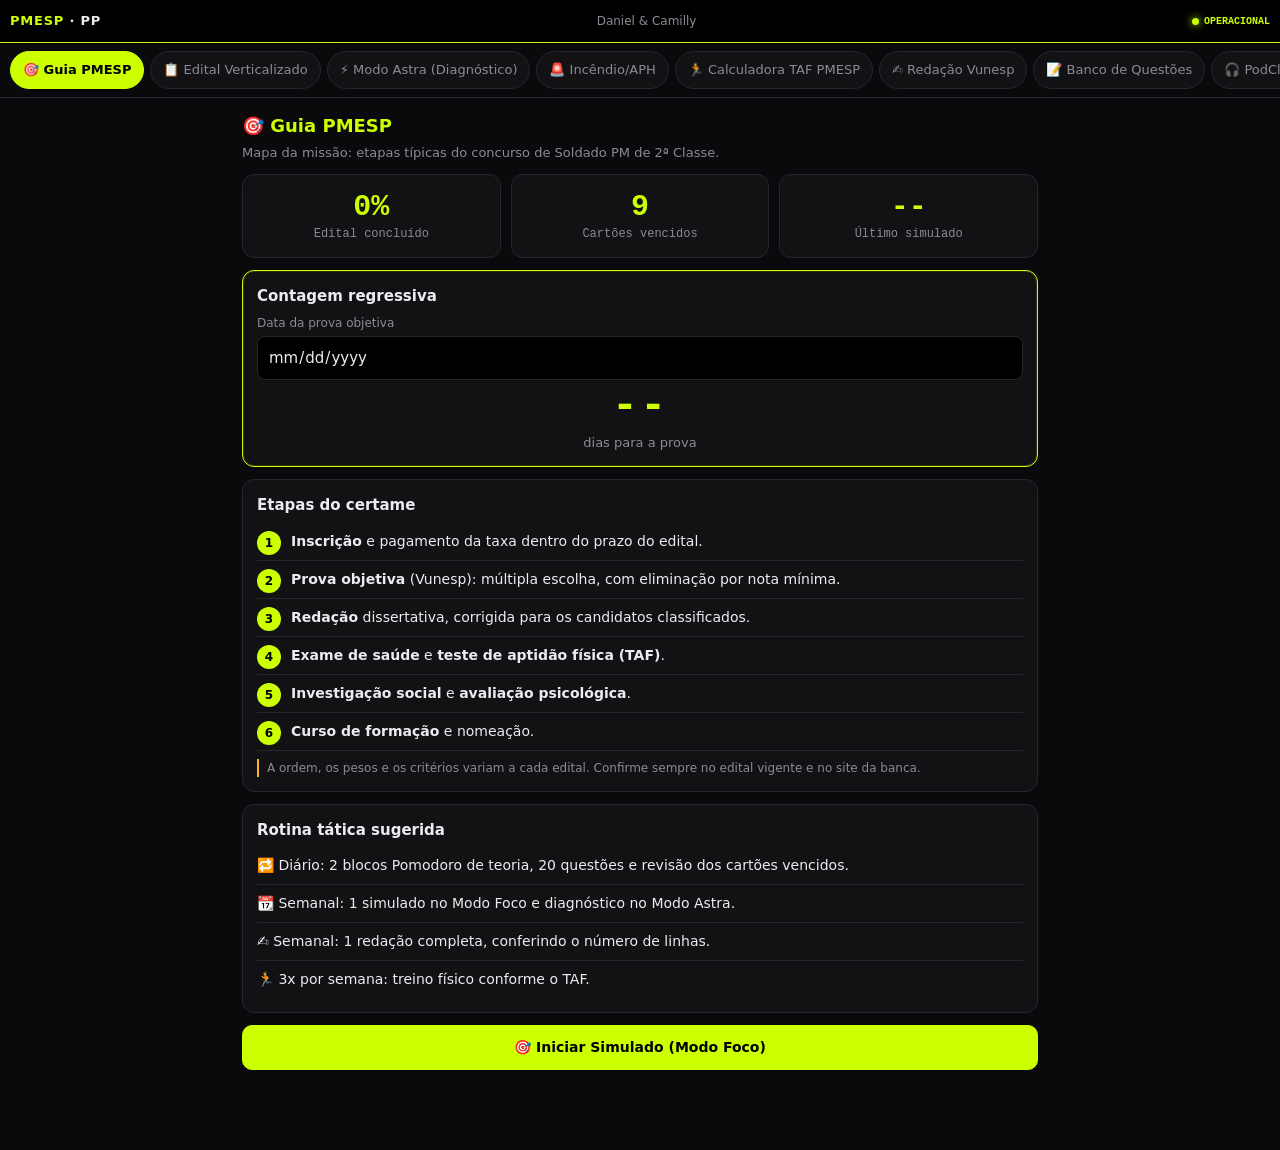
==== commit f348d300: "Add files via upload" ====
--- a/index.html
+++ b/index.html
@@ -4,342 +4,1061 @@
 <meta charset="UTF-8">
 <meta name="viewport" content="width=device-width, initial-scale=1, viewport-fit=cover">
 <meta name="theme-color" content="#000000">
-<title>BASE TÁTICA | PMESP & Prova Paulista</title>
+<title>PMESP &amp; Prova Paulista | Daniel &amp; Camilly</title>
 <style>
-:root{--bg:#0a0a0c;--s1:#121215;--s2:#18181c;--br:#2a2a30;--neon:#CCFF00;--tx:#ececf0;--mut:#8b8b96;--ok:#3ddc84;--bad:#ff4d4d;--warn:#ffb300}
-body.oled{--bg:#000;--s1:#0a0a0c;--s2:#121215}
-*{box-sizing:border-box}
-html,body{margin:0;background:var(--bg);color:var(--tx);font-family:system-ui,-apple-system,"Segoe UI",Roboto,Arial,sans-serif}
-button{font:inherit;cursor:pointer}
-.hdr{position:sticky;top:0;z-index:30;display:flex;align-items:center;justify-content:space-between;gap:10px;height:52px;padding:0 16px;background:var(--s1);border-bottom:1px solid var(--neon)}
-.logo{font-weight:800;letter-spacing:2px;color:var(--neon);white-space:nowrap}
-.hdr-r{display:flex;align-items:center;gap:8px;min-width:0}
-.aluno{background:none;border:0;color:var(--tx);font-weight:600;white-space:nowrap;overflow:hidden;text-overflow:ellipsis;max-width:110px}
-.badge{border:1px solid var(--neon);color:var(--neon);border-radius:20px;padding:2px 9px;font-size:11px;font-weight:700;letter-spacing:1px;white-space:nowrap}
-.ico{background:var(--s2);color:var(--neon);border:1px solid var(--br);border-radius:8px;width:32px;height:30px}
-.tabs{position:sticky;top:52px;z-index:20;display:flex;gap:6px;overflow-x:auto;padding:8px 12px;background:var(--bg);border-bottom:1px solid var(--br);scrollbar-width:none;-webkit-overflow-scrolling:touch}
-.tabs::-webkit-scrollbar{display:none}
-.tab{flex:0 0 auto;background:var(--s1);color:var(--mut);border:1px solid var(--br);border-radius:8px;padding:8px 12px;font-size:13px;font-weight:600;white-space:nowrap}
-.tab.on{background:var(--neon);color:#000;border-color:var(--neon)}
-main{max-width:960px;margin:0 auto;padding:16px}
-.panel{display:none}.panel.on{display:block}
-.card{background:var(--s1);border:1px solid var(--br);border-radius:12px;padding:16px;margin-bottom:14px}
-h1,h2,h3{margin:0 0 10px}h2{color:var(--neon);font-size:20px}h3{font-size:16px}
-p{line-height:1.5;color:var(--tx)}small,.mut{color:var(--mut)}
-.btn{background:var(--s2);color:var(--tx);border:1px solid var(--br);border-radius:10px;padding:11px 16px;font-weight:700}
-.btn.pri{background:var(--neon);color:#000;border-color:var(--neon)}
-.btn.bad{background:var(--bad);color:#fff;border-color:var(--bad)}
-.row{display:flex;flex-wrap:wrap;gap:10px;align-items:center}
-.grid{display:grid;grid-template-columns:repeat(auto-fit,minmax(220px,1fr));gap:12px}
-input,select,textarea{width:100%;background:var(--bg);color:var(--tx);border:1px solid var(--br);border-radius:8px;padding:10px;font:inherit}
-input:focus,select:focus,textarea:focus{outline:1px solid var(--neon)}
-label{display:block;margin:10px 0 4px;font-size:13px;color:var(--mut)}
-.bar{height:10px;background:var(--s2);border-radius:6px;overflow:hidden}.bar i{display:block;height:100%;width:0;background:var(--neon);transition:width .3s}
-.chk{display:flex;align-items:center;gap:10px;padding:8px 0;border-bottom:1px solid var(--br)}
-.chk input{width:20px;height:20px;accent-color:var(--neon)}
-.ok{color:var(--ok)}.bad-t{color:var(--bad)}.warn{color:var(--warn)}
-.red{display:flex;border:1px solid var(--br);border-radius:8px;overflow:hidden;background:var(--bg)}
-.gut{padding:8px 10px;text-align:right;color:#555;font:14px/24px monospace;user-select:none;background:#050506}
-.gut .on{color:var(--neon)}
-.red textarea{border:0;height:720px;resize:none;font:14px/24px monospace;border-radius:0}
-.modal{position:fixed;inset:0;z-index:100;display:none;align-items:center;justify-content:center;padding:16px;background:rgba(0,0,0,.88)}
-.modal.on{display:flex}
-.box{width:min(440px,100%);max-height:92vh;overflow:auto;background:var(--s1);border:2px solid var(--neon);border-radius:16px;padding:20px}
-.box .btn{width:100%;margin-top:10px;text-align:left;font-size:16px}
-#foco-tela{display:none}
-body.modo-foco-ativo > *:not(#foco-tela):not(script){display:none!important}
-body.modo-foco-ativo #foco-tela{display:flex;position:fixed;inset:0;z-index:999;background:#000;flex-direction:column;align-items:center;justify-content:center;gap:40px}
-#foco-tempo{font:800 min(24vw,190px)/1 ui-monospace,monospace;color:var(--neon);text-shadow:0 0 28px var(--neon)}
-@media (max-width:768px){
-  .hdr{height:42px;padding:0 10px;gap:6px;flex-wrap:nowrap}
-  .logo{font-size:13px;letter-spacing:1px}
-  .aluno{font-size:12px;max-width:70px}
-  .badge{font-size:9px;padding:1px 6px}
-  .ico{width:28px;height:26px}
-  .tabs{top:42px;padding:6px 8px}
-  .tab{padding:7px 10px;font-size:12px}
-  main{padding:12px}
-}
+:root{
+  --bg:#0a0a0c; --oled:#000000; --surface:#121215; --surface2:#1a1a1f; --line:#26262d;
+  --neon:#CCFF00; --neon-dim:rgba(204,255,0,.14); --text:#ececf0; --muted:#8b8b96;
+  --ok:#3ddc84; --bad:#ff4d4d; --warn:#ffb020;
+  --mono:ui-monospace,SFMono-Regular,Menlo,Consolas,monospace;
+}
+*{box-sizing:border-box;margin:0;padding:0;-webkit-tap-highlight-color:transparent}
+html,body{background:var(--bg);color:var(--text);font-family:system-ui,-apple-system,"Segoe UI",Roboto,sans-serif;font-size:15px;line-height:1.5}
+body{padding-bottom:env(safe-area-inset-bottom,0)}
+body.focus,body.modal-open{overflow:hidden}
+button{font:inherit;color:inherit;cursor:pointer;border:none;background:none}
+input,select,textarea{font:inherit;color:var(--text);background:var(--oled);border:1px solid var(--line);border-radius:8px;padding:9px 10px;width:100%}
+input:focus,select:focus,textarea:focus,button:focus-visible{outline:2px solid var(--neon);outline-offset:1px}
+textarea{resize:vertical}
+
+/* ===== HEADER ULTRA COMPACTO (42px, linha única) ===== */
+header{position:sticky;top:0;z-index:50;height:42px;box-sizing:content-box;padding:env(safe-area-inset-top,0) 10px 0;display:flex;align-items:center;justify-content:space-between;gap:8px;background:var(--oled);border-bottom:1px solid var(--neon);white-space:nowrap;overflow:hidden}
+.brand{font-weight:800;letter-spacing:.06em;font-size:13px;color:var(--neon);flex:0 0 auto}
+.brand span{color:var(--text);font-weight:600}
+#studentName{font-size:12px;color:var(--muted);overflow:hidden;text-overflow:ellipsis;flex:1 1 auto;text-align:center;padding:4px}
+.status{font-family:var(--mono);font-size:10px;font-weight:700;color:var(--neon);display:flex;align-items:center;gap:5px;flex:0 0 auto}
+.dot{width:7px;height:7px;border-radius:50%;background:var(--neon);box-shadow:0 0 8px var(--neon);animation:pulse 1.6s infinite}
+@keyframes pulse{50%{opacity:.35}}
+
+/* ===== ABAS ROLÁVEIS ===== */
+nav{position:sticky;top:calc(42px + env(safe-area-inset-top,0px));z-index:40;background:var(--bg);border-bottom:1px solid var(--line);display:flex;gap:6px;overflow-x:auto;padding:8px 10px;scrollbar-width:none;-webkit-overflow-scrolling:touch}
+nav::-webkit-scrollbar{display:none}
+nav button{flex:0 0 auto;padding:8px 12px;border-radius:999px;background:var(--surface);border:1px solid var(--line);font-size:13px;color:var(--muted);white-space:nowrap}
+nav button.active{background:var(--neon);color:#000;font-weight:700;border-color:var(--neon)}
+
+main{max-width:820px;margin:0 auto;padding:14px 12px 80px}
+section.tab{display:none}
+section.tab.active{display:block}
+h2{font-size:18px;margin-bottom:4px;color:var(--neon)}
+h3{font-size:15px;margin-bottom:6px}
+.sub{color:var(--muted);font-size:13px;margin-bottom:12px}
+.card{background:var(--surface);border:1px solid var(--line);border-radius:12px;padding:14px;margin-bottom:12px}
+.card.neon{border-color:var(--neon);box-shadow:0 0 0 1px var(--neon-dim) inset}
+.card.ok{border-color:var(--ok)}
+.card.bad{border-color:var(--bad)}
+.row{display:flex;gap:8px;flex-wrap:wrap}
+.row>*{flex:1 1 140px}
+.btn{padding:11px 14px;border-radius:10px;background:var(--surface2);border:1px solid var(--line);font-weight:600;font-size:14px;text-align:center}
+.btn.primary{background:var(--neon);color:#000;border-color:var(--neon);font-weight:800}
+.btn.danger{border-color:var(--bad);color:var(--bad)}
+.btn.sel{background:var(--neon-dim);border-color:var(--neon);color:var(--neon)}
+.btn.sm{padding:6px 10px;font-size:12px}
+.btn[disabled]{opacity:.4;cursor:not-allowed}
+.btn:active{transform:scale(.98)}
+.full{width:100%}
+label{font-size:12px;color:var(--muted);display:block;margin-bottom:4px}
+.tag{display:inline-block;font-size:11px;font-family:var(--mono);padding:2px 8px;border-radius:999px;border:1px solid var(--neon);color:var(--neon);margin-right:4px}
+.note{font-size:12px;color:var(--muted);border-left:2px solid var(--warn);padding-left:8px;margin-top:8px}
+.counter{font-family:var(--mono);font-size:12px;color:var(--muted)}
+ul.clean{list-style:none}
+ul.clean li{padding:8px 0;border-bottom:1px solid var(--line);font-size:14px}
+ul.clean li:last-child{border:none}
+.bar{height:8px;background:var(--oled);border-radius:999px;overflow:hidden;border:1px solid var(--line)}
+.bar i{display:block;height:100%;background:var(--neon);width:0;transition:width .3s}
+.steps{counter-reset:s;list-style:none}
+.steps li{counter-increment:s;padding:8px 0 8px 34px;position:relative;border-bottom:1px solid var(--line);font-size:14px}
+.steps li::before{content:counter(s);position:absolute;left:0;top:8px;width:24px;height:24px;border-radius:50%;background:var(--neon);color:#000;font-weight:800;font-size:12px;display:grid;place-items:center}
+details{background:var(--surface);border:1px solid var(--line);border-radius:12px;margin-bottom:8px;padding:0 14px}
+summary{padding:12px 0;font-weight:600;cursor:pointer;list-style:none}
+summary::-webkit-details-marker{display:none}
+summary::after{content:"+";float:right;color:var(--neon)}
+details[open] summary::after{content:"–"}
+details .in{padding-bottom:12px;font-size:14px;color:#cfcfd6}
+.big{font-family:var(--mono);font-size:44px;font-weight:800;color:var(--neon);text-align:center;letter-spacing:.04em;line-height:1.2}
+.chk{display:flex;gap:10px;align-items:flex-start;color:var(--text);font-size:14px;margin:0;cursor:pointer}
+.chk input{width:auto;margin-top:3px;accent-color:var(--neon)}
+.kpi{display:grid;grid-template-columns:repeat(auto-fit,minmax(120px,1fr));gap:10px;margin-bottom:12px}
+.kpi .card{margin:0;text-align:center}
+.kpi .n{font-family:var(--mono);font-size:30px;font-weight:800;color:var(--neon);line-height:1.2}
+.pill{display:inline-block;padding:4px 10px;border-radius:999px;font-size:12px;margin:3px 3px 0 0;font-weight:600}
+.pill.g{background:rgba(61,220,132,.12);color:var(--ok);border:1px solid var(--ok)}
+.pill.r{background:rgba(255,77,77,.1);color:var(--bad);border:1px solid var(--bad)}
+.pill.y{background:rgba(255,176,32,.1);color:var(--warn);border:1px solid var(--warn)}
+.hidden{display:none!important}
+
+/* ===== QUESTÕES ===== */
+.q{background:var(--surface);border:1px solid var(--line);border-radius:12px;padding:14px;margin-bottom:12px}
+.q .meta{font-size:11px;font-family:var(--mono);color:var(--neon);margin-bottom:6px}
+.q p.t{font-weight:600;margin-bottom:10px}
+.opt{display:flex;gap:10px;align-items:flex-start;width:100%;text-align:left;padding:11px;border:1px solid var(--line);border-radius:8px;margin-bottom:6px;font-size:14px;background:var(--oled);color:var(--text)}
+.opt.ok{border-color:var(--ok);background:rgba(61,220,132,.08)}
+.opt.bad{border-color:var(--bad);background:rgba(255,77,77,.08)}
+.opt.picked{border-color:var(--neon);background:var(--neon-dim)}
+.expl{font-size:13px;color:var(--muted);margin-top:8px;display:none}
+.expl.show{display:block}
+
+/* ===== FLASHCARD ===== */
+.fcard{min-height:200px;border:1px solid var(--neon);border-radius:14px;background:var(--surface);padding:18px;display:flex;flex-direction:column;align-items:center;justify-content:center;text-align:center;gap:10px;margin-bottom:12px}
+.fcard .face{font-weight:600;font-size:16px}
+.fcard .ans{color:var(--text);font-size:15px;border-top:1px dashed var(--line);padding-top:10px;font-weight:400}
+.grades{display:grid;grid-template-columns:repeat(4,1fr);gap:6px}
+.grades .btn{padding:9px 4px;font-size:12px}
+.grades small{display:block;font-family:var(--mono);font-size:10px;color:var(--muted);font-weight:400}
+
+/* ===== REDAÇÃO ===== */
+#redGutter{display:flex;flex-wrap:wrap;gap:3px;margin:8px 0}
+#redGutter span{width:24px;height:20px;border-radius:4px;border:1px solid var(--line);font-family:var(--mono);font-size:10px;display:grid;place-items:center;color:var(--muted)}
+#redGutter span.used{background:var(--neon-dim);border-color:var(--neon);color:var(--neon)}
+#redGutter span.min{border-style:dashed}
+#redAviso{font-size:13px;padding:8px 10px;border-radius:8px;margin-top:8px;display:none}
+#redAviso.show{display:block}
+#redAviso.al-bad{background:rgba(255,77,77,.1);border:1px solid var(--bad);color:var(--bad)}
+#redAviso.al-warn{background:rgba(255,176,32,.1);border:1px solid var(--warn);color:var(--warn)}
+#redAviso.al-ok{background:rgba(61,220,132,.1);border:1px solid var(--ok);color:var(--ok)}
+
+/* ===== EVOLUÇÃO (ASTRA) ===== */
+.evo{display:flex;align-items:flex-end;gap:6px;height:90px;margin-top:8px}
+.evo div{flex:1;background:var(--neon);border-radius:4px 4px 0 0;min-height:4px;position:relative}
+.evo div span{position:absolute;top:-16px;left:0;right:0;text-align:center;font-family:var(--mono);font-size:10px;color:var(--muted)}
+
+/* ===== MODAIS ===== */
+.modal{position:fixed;inset:0;z-index:1000;background:var(--oled);display:none;flex-direction:column;overflow:hidden}
+.modal.open{display:flex}
+.modal .mhead{flex:0 0 auto;display:flex;align-items:center;justify-content:space-between;gap:8px;padding:10px 12px;padding-top:calc(10px + env(safe-area-inset-top,0px));border-bottom:1px solid var(--neon)}
+.modal .mbody{flex:1 1 auto;overflow-y:auto;padding:14px 12px calc(40px + env(safe-area-inset-bottom,0px));max-width:820px;width:100%;margin:0 auto;-webkit-overflow-scrolling:touch}
+.timer{font-family:var(--mono);font-size:28px;font-weight:800;color:var(--neon)}
+.timer.low{color:var(--bad);animation:pulse 1s infinite}
+body.focus header,body.focus nav,body.focus main,body.focus #pomoFloat{display:none!important}
+.palette{display:grid;grid-template-columns:repeat(auto-fill,minmax(38px,1fr));gap:6px;margin:12px 0}
+.palette button{height:38px;border-radius:8px;border:1px solid var(--line);background:var(--surface);font-family:var(--mono);font-size:13px;position:relative}
+.palette button.ans{background:var(--neon-dim);border-color:var(--neon);color:var(--neon)}
+.palette button.cur{background:var(--neon);color:#000;border-color:var(--neon);font-weight:800}
+.palette button.mk::after{content:"";position:absolute;top:3px;right:3px;width:7px;height:7px;border-radius:50%;background:var(--warn)}
+#dlg{position:fixed;inset:0;z-index:1500;background:rgba(0,0,0,.85);display:none;align-items:center;justify-content:center;padding:16px}
+#dlg.open{display:flex}
+#dlg .box{background:var(--surface);border:1px solid var(--neon);border-radius:14px;padding:16px;width:100%;max-width:420px}
+#pomoFloat{position:fixed;right:12px;bottom:calc(14px + env(safe-area-inset-bottom,0px));z-index:45;background:var(--oled);border:1px solid var(--neon);color:var(--neon);font-family:var(--mono);font-weight:800;padding:8px 14px;border-radius:999px;display:none;box-shadow:0 0 14px rgba(204,255,0,.25)}
+#pomoFloat.show{display:block}
+#toast{position:fixed;left:50%;bottom:calc(24px + env(safe-area-inset-bottom,0px));transform:translateX(-50%);z-index:3000;background:var(--neon);color:#000;font-weight:700;font-size:13px;padding:10px 16px;border-radius:10px;opacity:0;pointer-events:none;transition:opacity .2s;max-width:90vw;text-align:center}
+#toast.show{opacity:1}
+@media (prefers-reduced-motion:reduce){*{animation:none!important;transition:none!important}}
 </style>
 </head>
 <body>
 
-<header class="hdr">
-  <span class="logo">BASE TÁTICA</span>
-  <div class="hdr-r">
-    <button class="aluno" id="h-nome" data-open="m-cad" title="Conta">Daniel</button>
-    <span class="badge">OPERACIONAL</span>
-    <button class="ico" id="btn-tema" title="Alternar modo escuro / conta" aria-label="Alternar modo escuro">◐</button>
-  </div>
+<header>
+  <div class="brand">PMESP<span> · PP</span></div>
+  <button id="studentName" data-act="cadastro" title="Editar nome do aluno"></button>
+  <div class="status"><i class="dot"></i>OPERACIONAL</div>
 </header>
 
-<nav class="tabs" id="tabs" role="tablist">
-  <button class="tab on" data-tab="guia">🎯 Guia PMESP</button>
-  <button class="tab" data-tab="edital">📋 Edital Verticalizado</button>
-  <button class="tab" data-tab="astra">⚡ Modo Astra</button>
-  <button class="tab" data-tab="aph">🚨 Incêndio &amp; APH</button>
-  <button class="tab" data-tab="taf">🏃 TAF PMESP</button>
-  <button class="tab" data-tab="redacao">✍️ Redação Vunesp</button>
-  <button class="tab" data-tab="questoes">📝 Questões &amp; Diagnóstico</button>
-  <button class="tab" data-tab="podclass">🎧 PodClass</button>
-  <button class="tab" data-tab="flash">🃏 Flashcards Anki</button>
-  <button class="tab" data-tab="pomo">⏱️ Pomodoro &amp; Notas</button>
+<nav id="tabs" aria-label="Navegação principal">
+  <button class="active" data-tab="guia">🎯 Guia PMESP</button>
+  <button data-tab="edital">📋 Edital Verticalizado</button>
+  <button data-tab="astra">⚡ Modo Astra (Diagnóstico)</button>
+  <button data-tab="aph">🚨 Incêndio/APH</button>
+  <button data-tab="taf">🏃 Calculadora TAF PMESP</button>
+  <button data-tab="redacao">✍️ Redação Vunesp</button>
+  <button data-tab="banco">📝 Banco de Questões</button>
+  <button data-tab="pod">🎧 PodClass</button>
+  <button data-tab="flash">🃏 Flashcards Anki</button>
+  <button data-tab="pomo">⏱️ Pomodoro &amp; Notas</button>
 </nav>
 
 <main>
-  <!-- 1. GUIA -->
-  <section class="panel on" id="p-guia">
-    <div class="card"><h2>🎯 Guia PMESP</h2>
-      <p>Projeto exclusivo de <b>Daniel &amp; Camilly</b>. Fluxo tático: Prova objetiva (Vunesp) → Redação → TAF → Avaliação de saúde e psicológica → Investigação social → Curso de formação.</p>
-      <div class="grid">
-        <div class="card"><h3>1. Base</h3><p class="mut">Português, Matemática, Atualidades e Direitos Humanos.</p></div>
-        <div class="card"><h3>2. Treino</h3><p class="mut">Questões cronometradas e Caderno de Erros.</p></div>
-        <div class="card"><h3>3. Físico</h3><p class="mut">Simule o TAF toda semana.</p></div>
+
+<!-- ===== 1. GUIA ===== -->
+<section class="tab active" id="guia">
+  <h2>🎯 Guia PMESP</h2>
+  <p class="sub">Mapa da missão: etapas típicas do concurso de Soldado PM de 2ª Classe.</p>
+  <div class="kpi">
+    <div class="card"><div class="n" id="gEdital">0%</div><div class="counter">Edital concluído</div></div>
+    <div class="card"><div class="n" id="gDue">0</div><div class="counter">Cartões vencidos</div></div>
+    <div class="card"><div class="n" id="gLast">--</div><div class="counter">Último simulado</div></div>
+  </div>
+  <div class="card neon">
+    <h3>Contagem regressiva</h3>
+    <label for="examDate">Data da prova objetiva</label>
+    <input type="date" id="examDate">
+    <div class="big" id="countdown">--</div>
+    <p class="sub" style="text-align:center;margin:0">dias para a prova</p>
+  </div>
+  <div class="card">
+    <h3>Etapas do certame</h3>
+    <ol class="steps">
+      <li><b>Inscrição</b> e pagamento da taxa dentro do prazo do edital.</li>
+      <li><b>Prova objetiva</b> (Vunesp): múltipla escolha, com eliminação por nota mínima.</li>
+      <li><b>Redação</b> dissertativa, corrigida para os candidatos classificados.</li>
+      <li><b>Exame de saúde</b> e <b>teste de aptidão física (TAF)</b>.</li>
+      <li><b>Investigação social</b> e <b>avaliação psicológica</b>.</li>
+      <li><b>Curso de formação</b> e nomeação.</li>
+    </ol>
+    <p class="note">A ordem, os pesos e os critérios variam a cada edital. Confirme sempre no edital vigente e no site da banca.</p>
+  </div>
+  <div class="card">
+    <h3>Rotina tática sugerida</h3>
+    <ul class="clean">
+      <li>🔁 Diário: 2 blocos Pomodoro de teoria, 20 questões e revisão dos cartões vencidos.</li>
+      <li>📆 Semanal: 1 simulado no Modo Foco e diagnóstico no Modo Astra.</li>
+      <li>✍️ Semanal: 1 redação completa, conferindo o número de linhas.</li>
+      <li>🏃 3x por semana: treino físico conforme o TAF.</li>
+    </ul>
+  </div>
+  <button class="btn primary full" data-act="openFocus">🎯 Iniciar Simulado (Modo Foco)</button>
+</section>
+
+<!-- ===== 2. EDITAL ===== -->
+<section class="tab" id="edital">
+  <h2>📋 Edital Verticalizado</h2>
+  <p class="sub">Marque os tópicos concluídos. O progresso fica salvo neste aparelho.</p>
+  <div class="card neon">
+    <div style="display:flex;justify-content:space-between"><b>Progresso geral</b><span class="counter" id="edPct">0%</span></div>
+    <div class="bar" style="margin-top:8px"><i id="edBar"></i></div>
+  </div>
+  <div id="edList"></div>
+  <p class="note">Estrutura baseada nas matérias comuns ao concurso. Complemente com os tópicos do edital vigente.</p>
+</section>
+
+<!-- ===== 3. ASTRA ===== -->
+<section class="tab" id="astra">
+  <h2>⚡ Modo Astra (Diagnóstico)</h2>
+  <p class="sub">Análise tática pós-simulado: pontos fortes, pontos fracos e Plano de Redenção.</p>
+  <div id="astraSummary" class="card"></div>
+  <div class="row">
+    <button class="btn primary" data-act="openFocus">🎯 Novo Simulado</button>
+    <button class="btn" data-act="astraLast">📊 Abrir último diagnóstico</button>
+  </div>
+  <div class="card" style="margin-top:12px">
+    <h3>Evolução (últimos simulados)</h3>
+    <div id="astraEvo"></div>
+  </div>
+  <div class="card">
+    <h3>Histórico</h3>
+    <ul class="clean" id="astraHist"></ul>
+  </div>
+</section>
+
+<!-- ===== 4. APH ===== -->
+<section class="tab" id="aph">
+  <h2>🚨 Incêndio / APH</h2>
+  <p class="sub">Resumos de revisão rápida. Estudo teórico não substitui treinamento prático.</p>
+  <details open><summary>🩺 Avaliação primária: XABCDE</summary><div class="in"><ul class="clean">
+    <li><b>X</b> – Hemorragia exsanguinante: controlar com compressão direta ou torniquete.</li>
+    <li><b>A</b> – Vias aéreas com proteção da coluna cervical.</li>
+    <li><b>B</b> – Respiração e ventilação.</li>
+    <li><b>C</b> – Circulação e controle de sangramentos.</li>
+    <li><b>D</b> – Disfunção neurológica (nível de consciência, pupilas).</li>
+    <li><b>E</b> – Exposição e controle da hipotermia.</li>
+  </ul></div></details>
+  <details><summary>❤️ RCP em adultos</summary><div class="in"><ul class="clean">
+    <li>Verifique a segurança da cena, a responsividade e a respiração.</li>
+    <li>Acione o serviço de emergência e peça o DEA.</li>
+    <li>Compressões: 100 a 120 por minuto, 5 a 6 cm de profundidade, com retorno total do tórax.</li>
+    <li>Relação 30 compressões : 2 ventilações, quando houver ventilação.</li>
+    <li>Use o DEA assim que disponível e siga as instruções do aparelho.</li>
+  </ul></div></details>
+  <details><summary>🔥 Classes de incêndio</summary><div class="in"><ul class="clean">
+    <li><b>Classe A</b> – sólidos comuns (madeira, papel, tecido).</li>
+    <li><b>Classe B</b> – líquidos inflamáveis e gases.</li>
+    <li><b>Classe C</b> – equipamentos elétricos energizados.</li>
+    <li><b>Classe D</b> – metais combustíveis (magnésio, sódio).</li>
+    <li><b>Classe K</b> – óleos e gorduras de cozinha.</li>
+  </ul></div></details>
+  <details><summary>🧯 Triângulo e tetraedro do fogo</summary><div class="in">
+    <p>O triângulo tem <b>combustível, comburente e calor</b>. O tetraedro acrescenta a <b>reação em cadeia</b>. Métodos de extinção: <b>retirada do material, abafamento, resfriamento e quebra da reação em cadeia</b>.</p>
+  </div></details>
+  <details><summary>⚠️ Queimaduras</summary><div class="in"><ul class="clean">
+    <li>Interrompa a causa e resfrie a área com água corrente em temperatura ambiente.</li>
+    <li>Retire anéis e roupas não aderidas e cubra com pano limpo e seco.</li>
+    <li>Não estoure bolhas e não aplique pomadas, pasta de dente ou gelo.</li>
+  </ul></div></details>
+</section>
+
+<!-- ===== 5. TAF ===== -->
+<section class="tab" id="taf">
+  <h2>🏃 Calculadora TAF PMESP</h2>
+  <p class="sub">Escolha o perfil, informe os índices mínimos do edital e compare com o seu desempenho.</p>
+  <div class="row" style="margin-bottom:12px">
+    <button class="btn" id="tafM" data-act="tafPerfil" data-arg="masc">Masculino</button>
+    <button class="btn" id="tafF" data-act="tafPerfil" data-arg="fem">Feminino</button>
+  </div>
+  <div class="card">
+    <h3>1. Índices mínimos (editáveis)</h3>
+    <div class="row" id="tafMin"></div>
+    <p class="note">Valores ilustrativos. Cada edital define índices por sexo e faixa etária. Substitua pelos números oficiais.</p>
+  </div>
+  <div class="card neon">
+    <h3>2. Seu desempenho</h3>
+    <div class="row" id="tafVal"></div>
+    <div id="tafOut" style="margin-top:12px"></div>
+    <button class="btn full" style="margin-top:8px" data-act="tafReset">Limpar meu desempenho</button>
+  </div>
+</section>
+
+<!-- ===== 6. REDAÇÃO ===== -->
+<section class="tab" id="redacao">
+  <h2>✍️ Redação Vunesp</h2>
+  <p class="sub">Escreva e acompanhe a extensão em linhas de folha manuscrita. Confira o limite exigido no edital.</p>
+  <div class="card">
+    <label for="tema">Tema para treino</label>
+    <select id="tema"></select>
+    <label for="redTxt" style="margin-top:10px">Seu texto</label>
+    <textarea id="redTxt" rows="14" placeholder="Escreva sua dissertação-argumentativa aqui..."></textarea>
+    <div id="redInfo" class="counter" style="margin-top:8px"></div>
+    <div class="bar" style="margin-top:6px"><i id="redBar"></i></div>
+    <div id="redGutter"></div>
+    <div id="redAviso"></div>
+    <button class="btn full" style="margin-top:10px" data-act="redLimpar">Limpar texto</button>
+  </div>
+  <details>
+    <summary>⚙️ Ajustes da folha</summary>
+    <div class="in">
+      <div class="row">
+        <div><label for="cfgMin">Mínimo de linhas</label><input type="number" id="cfgMin" min="1"></div>
+        <div><label for="cfgMax">Máximo de linhas</label><input type="number" id="cfgMax" min="1"></div>
+        <div><label for="cfgCpl">Caracteres por linha</label><input type="number" id="cfgCpl" min="20"></div>
       </div>
-      <div class="row"><button class="btn pri" data-open="m-foco">⚡ Iniciar Modo Foco</button></div>
+      <p class="note">Valores padrão de 20 a 30 linhas e 80 caracteres por linha. Ajuste conforme o edital e a sua letra.</p>
     </div>
-  </section>
-
-  <!-- 2. EDITAL -->
-  <section class="panel" id="p-edital">
-    <div class="card"><h2>📋 Edital Verticalizado</h2>
-      <div class="bar"><i id="ed-bar"></i></div>
-      <p><b id="ed-pct">0%</b> <span class="mut">concluído (<span id="ed-n">0</span>/<span id="ed-t">0</span> tópicos)</span></p>
-      <div id="ed-lista"></div>
-      <button class="btn" id="ed-reset">Limpar progresso</button>
+  </details>
+  <div class="card">
+    <h3>Checklist de correção</h3>
+    <ul class="clean">
+      <li><label class="chk"><input type="checkbox"> Tema e tipo textual: dissertação-argumentativa.</label></li>
+      <li><label class="chk"><input type="checkbox"> Coerência e coesão: conectivos e progressão de ideias.</label></li>
+      <li><label class="chk"><input type="checkbox"> Norma-padrão: ortografia, pontuação e concordância.</label></li>
+      <li><label class="chk"><input type="checkbox"> Estrutura: introdução, desenvolvimento e conclusão.</label></li>
+      <li><label class="chk"><input type="checkbox"> Letra legível e respeito ao limite de linhas.</label></li>
+    </ul>
+  </div>
+</section>
+
+<!-- ===== 7. BANCO ===== -->
+<section class="tab" id="banco">
+  <h2>📝 Banco de Questões</h2>
+  <p class="sub">Responda e veja o gabarito comentado na hora.</p>
+  <div class="card">
+    <label for="filtroMat">Filtrar por matéria</label>
+    <select id="filtroMat"></select>
+  </div>
+  <div id="bancoList"></div>
+</section>
+
+<!-- ===== 8. PODCLASS ===== -->
+<section class="tab" id="pod">
+  <h2>🎧 PodClass</h2>
+  <p class="sub">Mini-aulas em áudio com a voz do seu aparelho. Ideal para revisar no trajeto.</p>
+  <div class="card">
+    <label for="podRate">Velocidade</label>
+    <select id="podRate">
+      <option value="0.85">Lenta (0,85x)</option>
+      <option value="1" selected>Normal (1x)</option>
+      <option value="1.2">Rápida (1,2x)</option>
+      <option value="1.5">Muito rápida (1,5x)</option>
+    </select>
+  </div>
+  <div id="podList"></div>
+  <div class="row">
+    <button class="btn" data-act="podPause">⏯ Pausar / Continuar</button>
+    <button class="btn danger" data-act="podStop">⏹ Parar áudio</button>
+  </div>
+  <p class="note" id="podNote" style="display:none"></p>
+</section>
+
+<!-- ===== 9. FLASHCARDS ===== -->
+<section class="tab" id="flash">
+  <h2>🃏 Flashcards Anki</h2>
+  <p class="sub">Repetição espaçada. Os erros dos simulados entram automaticamente no Caderno de Erros.</p>
+  <div id="fcArea"></div>
+</section>
+
+<!-- ===== 10. POMODORO ===== -->
+<section class="tab" id="pomo">
+  <h2>⏱️ Pomodoro &amp; Notas</h2>
+  <div class="card neon">
+    <div class="big" id="pomoTime">25:00</div>
+    <p class="sub" style="text-align:center" id="pomoMode">Foco</p>
+    <div class="row">
+      <button class="btn primary" id="pomoBtn" data-act="pomoToggle">▶ Iniciar</button>
+      <button class="btn" data-act="pomoReset">↺ Zerar</button>
     </div>
-  </section>
-
-  <!-- 3. ASTRA -->
-  <section class="panel" id="p-astra">
-    <div class="card"><h2>⚡ Estudo Intensivo - Modo Astra</h2>
-      <p>Ciclo de alta intensidade: <b>Teoria (20') → Questões (20') → Revisão de erros (10')</b>.</p>
-      <div class="row">
-        <button class="btn pri" data-open="m-foco">🎯 Escolher bloco de foco</button>
+    <div class="row" style="margin-top:8px">
+      <button class="btn" data-act="pomoSet" data-arg="25:Foco">Foco 25</button>
+      <button class="btn" data-act="pomoSet" data-arg="5:Pausa curta">Pausa 5</button>
+      <button class="btn" data-act="pomoSet" data-arg="15:Pausa longa">Pausa 15</button>
+    </div>
+    <p class="counter" style="text-align:center;margin-top:10px">Ciclos de foco concluídos hoje: <b id="pomoCount">0</b></p>
+  </div>
+  <div class="card">
+    <h3>📓 Bloco de Notas</h3>
+    <textarea id="notes" rows="10" placeholder="Anote macetes, erros recorrentes e dúvidas..."></textarea>
+    <p class="counter" style="margin-top:6px">Salvo automaticamente neste aparelho.</p>
+  </div>
+</section>
+
+</main>
+
+<button id="pomoFloat" data-tab="pomo" aria-label="Voltar ao Pomodoro">25:00</button>
+
+<!-- ===== MODAL: MODO FOCO ===== -->
+<div class="modal" id="focusModal" role="dialog" aria-modal="true" aria-label="Modo Foco">
+  <div class="mhead">
+    <div class="timer" id="fTimer">45:00</div>
+    <button class="btn danger" data-act="exitFocus">❌ Sair do Modo Foco</button>
+  </div>
+  <div class="mbody" id="fBody">
+    <div id="fSetup">
+      <h2>Simulado</h2>
+      <p class="sub">Escolha o bloco e o tempo. Ao iniciar, todo o restante do site fica oculto.</p>
+      <div class="card">
+        <h3>Bloco</h3>
+        <div class="row">
+          <button class="btn" id="bVun" data-act="pickSim" data-arg="vunesp">📘 Vunesp (PMESP)</button>
+          <button class="btn" id="bPP" data-act="pickSim" data-arg="paulista">📗 Prova Paulista</button>
+        </div>
       </div>
-      <label>Objetivo da sessão</label><input id="astra-obj" placeholder="Ex.: Concordância verbal + 20 questões">
+      <div class="card">
+        <h3>Tempo</h3>
+        <div class="row">
+          <button class="btn" data-min="25" data-act="pickTime" data-arg="25">[25 Min]</button>
+          <button class="btn" data-min="45" data-act="pickTime" data-arg="45">[45 Min]</button>
+          <button class="btn" data-min="50" data-act="pickTime" data-arg="50">[50 Min]</button>
+        </div>
+      </div>
+      <button class="btn primary full" data-act="startSim">▶ Iniciar Simulado</button>
     </div>
-  </section>
-
-  <!-- 4. APH -->
-  <section class="panel" id="p-aph">
-    <div class="card"><h2>🚨 Combate a Incêndio &amp; APH</h2>
-      <div class="grid">
-        <div class="card"><h3>Sequência APH (XABCDE)</h3><p class="mut">Hemorragia exsanguinante, Via aérea, Respiração, Circulação, Déficit neurológico, Exposição.</p></div>
-        <div class="card"><h3>RCP adulto</h3><p class="mut">30 compressões : 2 ventilações, 100-120/min, 5-6 cm de profundidade.</p></div>
-        <div class="card"><h3>Classes de incêndio</h3><p class="mut">A sólidos; B líquidos; C elétrico; D metais; K óleos e gorduras.</p></div>
-        <div class="card"><h3>Triângulo do fogo</h3><p class="mut">Combustível, comburente e calor (+ reação em cadeia = tetraedro).</p></div>
+    <div id="fExam" class="hidden"></div>
+  </div>
+</div>
+
+<!-- ===== MODAL: MODO ASTRA ===== -->
+<div class="modal" id="astraModal" role="dialog" aria-modal="true" aria-label="Modo Astra">
+  <div class="mhead">
+    <b style="color:var(--neon)">⚡ MODO ASTRA · Diagnóstico Tático</b>
+    <button class="btn" data-act="closeAstra">Fechar</button>
+  </div>
+  <div class="mbody" id="astraBody"></div>
+</div>
+
+<div id="dlg"><div class="box" id="dlgBox"></div></div>
+<div id="toast" role="status"></div>
+
+<script>
+'use strict';
+/* =====================================================================
+   UTILIDADES
+   ===================================================================== */
+const $=(s,r=document)=>r.querySelector(s);
+const $$=(s,r=document)=>[...r.querySelectorAll(s)];
+const fmt=s=>String(Math.floor(s/60)).padStart(2,'0')+':'+String(s%60).padStart(2,'0');
+const esc=t=>String(t).replace(/[&<>"']/g,c=>({'&':'&amp;','<':'&lt;','>':'&gt;','"':'&quot;',"'":'&#39;'}[c]));
+const DAY=86400000, LET='ABCDE';
+const store={
+  get(k,d){try{const v=localStorage.getItem(k);return v===null?d:JSON.parse(v)}catch(e){return d}},
+  set(k,v){try{localStorage.setItem(k,JSON.stringify(v))}catch(e){}}
+};
+const KEY={nome:'pp_nome',prova:'pp_prova',edital:'pp_edital',hist:'pp_hist',cad:'pp_cad',taf:'pp_taf',
+  red:'pp_red',redCfg:'pp_redcfg',tema:'pp_tema',notes:'pp_notes',pomoDay:'pp_pomoday'};
+function toast(m){const t=$('#toast');t.textContent=m;t.classList.add('show');clearTimeout(toast.h);toast.h=setTimeout(()=>t.classList.remove('show'),2600)}
+function beep(){try{const A=window.AudioContext||window.webkitAudioContext,c=new A(),o=c.createOscillator(),g=c.createGain();o.connect(g);g.connect(c.destination);o.frequency.value=880;g.gain.value=.15;o.start();o.stop(c.currentTime+.35);setTimeout(()=>c.close(),700)}catch(e){}}
+function buzz(){try{navigator.vibrate&&navigator.vibrate([200,100,200])}catch(e){}}
+const nome=()=>store.get(KEY.nome,'Daniel & Camilly');
+function atualizarStatus(){$('#studentName').textContent=nome()}
+
+/* =====================================================================
+   NAVEGAÇÃO
+   ===================================================================== */
+let tabAtual='guia';
+function showTab(id){
+  tabAtual=id;
+  $$('#tabs button').forEach(b=>b.classList.toggle('active',b.dataset.tab===id));
+  $$('section.tab').forEach(s=>s.classList.toggle('active',s.id===id));
+  const b=$('#tabs button.active');if(b)b.scrollIntoView({inline:'center',block:'nearest'});
+  window.scrollTo(0,0);
+  if(id==='guia')renderGuia();
+  if(id==='astra')renderAstraTab();
+  if(id==='flash')renderCaderno();
+  updPomoFloat();
+}
+
+/* =====================================================================
+   BANCO DE QUESTÕES
+   ===================================================================== */
+const QUESTIONS=[
+ // ---------- VUNESP / PMESP ----------
+ {id:1,set:'vunesp',m:'Português',t:'Assinale a alternativa em que a concordância verbal está correta.',o:['Fazem dois anos que ele saiu.','Houveram muitos problemas na ocorrência.','Faz dois anos que ele saiu.','Existe muitos candidatos inscritos.'],a:2,e:'"Fazer" indicando tempo decorrido é impessoal e fica na 3ª pessoa do singular. "Haver" no sentido de existir também é impessoal, e "existir" concorda com o sujeito plural.'},
+ {id:2,set:'vunesp',m:'Português',t:'Assinale a alternativa correta quanto ao uso do sinal indicativo de crase.',o:['Fui à pé até a base.','Refiro-me àquela ocorrência.','Começou a estudar à partir de hoje.','Entregou o relatório à ele.'],a:1,e:'"a" (preposição exigida por "referir-se") + "aquela" (pronome demonstrativo) = "àquela". Não há crase antes de palavra masculina, de verbo ou de pronome pessoal.'},
+ {id:3,set:'vunesp',m:'Português',t:'Assinale a alternativa correta quanto à regência verbal.',o:['Aspirava o cargo de sargento.','Os candidatos assistiram à palestra.','O policial chegou na base cedo.','Prefiro mais estudar do que dormir.'],a:1,e:'"Assistir" no sentido de presenciar exige a preposição "a". "Aspirar" (desejar) pede "ao cargo", "chegar" pede "à base", e "preferir" não admite "mais... do que".'},
+ {id:4,set:'vunesp',m:'Português',t:'Assinale a alternativa em que a vírgula está empregada corretamente.',o:['O soldado, entregou o relatório.','Ontem, o soldado entregou o relatório.','O soldado entregou, o relatório ao capitão.','Os candidatos que estudam, passam.'],a:1,e:'O adjunto adverbial deslocado ("Ontem") pode ser isolado por vírgula. Nas demais, a vírgula separa termos que não podem ser separados (sujeito do verbo, verbo do objeto).'},
+ {id:5,set:'vunesp',m:'Português',t:'Segundo a Constituição, a segurança pública é dever do Estado, mas também direito e responsabilidade de todos. Depreende-se que:',o:['Apenas as polícias respondem pela segurança pública.','A sociedade não tem qualquer papel na segurança pública.','A segurança pública envolve o Estado e também a sociedade.','A segurança pública é responsabilidade exclusiva do cidadão.'],a:2,e:'O texto atribui o dever ao Estado e a responsabilidade a todos, ou seja, o Estado e a sociedade participam.'},
+ {id:6,set:'vunesp',m:'Matemática',t:'Uma viatura percorre 180 km em 2 horas e 30 minutos. Qual é a velocidade média?',o:['60 km/h','72 km/h','80 km/h','90 km/h'],a:1,e:'2h30 = 2,5 h. 180 ÷ 2,5 = 72 km/h.'},
+ {id:7,set:'vunesp',m:'Matemática',t:'Quanto é 20% de 350?',o:['60','65','70','75'],a:2,e:'20% = 0,20. 0,20 × 350 = 70.'},
+ {id:8,set:'vunesp',m:'Matemática',t:'Quatro policiais completam uma ronda em 6 horas. Mantido o ritmo, em quanto tempo seis policiais completam a mesma ronda?',o:['3 horas','4 horas','5 horas','9 horas'],a:1,e:'Grandezas inversamente proporcionais: 4 × 6 = 6 × x, logo x = 4 horas.'},
+ {id:9,set:'vunesp',m:'Matemática',t:'As notas de um candidato em quatro simulados foram 6, 7, 8 e 9. Qual é a média?',o:['7,0','7,5','8,0','7,8'],a:1,e:'(6 + 7 + 8 + 9) ÷ 4 = 30 ÷ 4 = 7,5.'},
+ {id:10,set:'vunesp',m:'Matemática',t:'Um capital de R$ 1.000,00 é aplicado a juros simples de 2% ao mês por 5 meses. Os juros obtidos são de:',o:['R$ 50,00','R$ 100,00','R$ 102,00','R$ 110,00'],a:1,e:'J = C · i · t = 1.000 × 0,02 × 5 = R$ 100,00.'},
+ {id:11,set:'vunesp',m:'Raciocínio Lógico',t:'A negação da proposição "Todo policial é corajoso" é:',o:['Nenhum policial é corajoso.','Algum policial não é corajoso.','Todo policial não é corajoso.','Algum policial é corajoso.'],a:1,e:'A negação de "Todo A é B" é "Existe A que não é B", isto é, "Algum policial não é corajoso".'},
+ {id:12,set:'vunesp',m:'Raciocínio Lógico',t:'Na sequência 2, 6, 18, 54, ..., qual é o próximo termo?',o:['108','126','162','216'],a:2,e:'Cada termo é o anterior multiplicado por 3. 54 × 3 = 162.'},
+ {id:13,set:'vunesp',m:'Raciocínio Lógico',t:'Considere verdadeiras as premissas "Se chove, então a rua fica molhada" e "A rua não está molhada". Logo, conclui-se que:',o:['Choveu.','Não choveu.','A rua secou.','Pode ter chovido ou não.'],a:1,e:'Pela contrapositiva (modus tollens): se a consequência é falsa, o antecedente também é falso. Logo, não choveu.'},
+ {id:14,set:'vunesp',m:'Raciocínio Lógico',t:'De quantas maneiras diferentes 3 policiais podem ser dispostos em uma fila?',o:['3','6','9','12'],a:1,e:'Permutação simples: 3! = 3 × 2 × 1 = 6.'},
+ {id:15,set:'vunesp',m:'Dir. Constitucional',t:'Segundo o art. 144 da CF/88, às polícias militares cabem:',o:['A polícia judiciária e a apuração de infrações penais.','A polícia ostensiva e a preservação da ordem pública.','A polícia marítima, aeroportuária e de fronteiras.','O patrulhamento ostensivo das rodovias federais.'],a:1,e:'§ 5º do art. 144: às polícias militares cabem a polícia ostensiva e a preservação da ordem pública.'},
+ {id:16,set:'vunesp',m:'Dir. Constitucional',t:'Pela CF/88, a casa é asilo inviolável. Sem consentimento do morador, ela pode ser adentrada a qualquer hora em caso de:',o:['Cumprimento de mandado judicial durante a noite.','Flagrante delito, desastre ou para prestar socorro.','Suspeita genérica de prática criminosa.','Ordem verbal de superior hierárquico.'],a:1,e:'Art. 5º, XI: flagrante delito, desastre ou prestar socorro a qualquer hora. Ordem judicial só durante o dia.'},
+ {id:17,set:'vunesp',m:'Dir. Constitucional',t:'Segundo o art. 5º da CF/88, entre as penas abaixo, uma é vedada. Assinale-a.',o:['Multa','Prestação social alternativa','De caráter perpétuo','Suspensão ou interdição de direitos'],a:2,e:'Art. 5º, XLVII: não haverá penas de caráter perpétuo. Multa, prestação social alternativa e suspensão de direitos estão entre as penas admitidas (art. 5º, XLVI).'},
+ {id:18,set:'vunesp',m:'Direitos Humanos',t:'A Declaração Universal dos Direitos Humanos foi proclamada pela ONU em:',o:['1945','1948','1966','1988'],a:1,e:'A DUDH foi adotada pela Assembleia Geral da ONU em 10 de dezembro de 1948.'},
+ {id:19,set:'vunesp',m:'Direitos Humanos',t:'São princípios que orientam o uso da força pelos agentes de segurança pública, EXCETO:',o:['Legalidade','Necessidade','Proporcionalidade','Conveniência'],a:3,e:'Os princípios são legalidade, necessidade e proporcionalidade. Conveniência não é critério para o uso da força.'},
+ {id:20,set:'vunesp',m:'Direito Penal',t:'Não é excludente de ilicitude prevista no Código Penal:',o:['Legítima defesa','Estado de necessidade','Embriaguez voluntária','Estrito cumprimento do dever legal'],a:2,e:'Art. 23 do CP: estado de necessidade, legítima defesa, estrito cumprimento do dever legal e exercício regular de direito. A embriaguez voluntária não exclui a ilicitude.'},
+ // ---------- PROVA PAULISTA ----------
+ {id:21,set:'paulista',m:'Português',t:'Qual palavra é sinônima de "efêmero"?',o:['Duradouro','Passageiro','Antigo','Raro'],a:1,e:'Efêmero é o que dura pouco, ou seja, passageiro.'},
+ {id:22,set:'paulista',m:'Português',t:'Em "Choveu muito ontem", a oração apresenta:',o:['Sujeito simples','Sujeito composto','Oração sem sujeito','Sujeito oculto'],a:2,e:'Verbos que indicam fenômenos da natureza são impessoais, e a oração fica sem sujeito.'},
+ {id:23,set:'paulista',m:'Português',t:'Qual das palavras é proparoxítona?',o:['Médico','Café','Você','Também'],a:0,e:'"Médico" tem a sílaba tônica na antepenúltima sílaba (mé-di-co).'},
+ {id:24,set:'paulista',m:'Português',t:'Qual é o plural correto de "cidadão"?',o:['Cidadões','Cidadãos','Cidadães','Cidadans'],a:1,e:'O plural de "cidadão" é "cidadãos".'},
+ {id:25,set:'paulista',m:'Português',t:'Assinale a alternativa que apresenta um substantivo coletivo.',o:['Multidão','Rapaz','Correr','Belo'],a:0,e:'Substantivo coletivo nomeia um conjunto de seres no singular. "Multidão" é um conjunto de pessoas.'},
+ {id:26,set:'paulista',m:'Português',t:'Assinale a palavra escrita corretamente.',o:['Excessão','Exceção','Exeção','Eceção'],a:1,e:'A grafia correta é "exceção".'},
+ {id:27,set:'paulista',m:'Matemática',t:'Quanto é 2/5 de 100?',o:['20','25','40','50'],a:2,e:'100 ÷ 5 = 20, e 20 × 2 = 40.'},
+ {id:28,set:'paulista',m:'Matemática',t:'Um retângulo mede 9 cm por 5 cm. Qual é a sua área?',o:['28 cm²','45 cm²','14 cm²','54 cm²'],a:1,e:'Área = base × altura = 9 × 5 = 45 cm².'},
+ {id:29,set:'paulista',m:'Matemática',t:'Resolva a equação 3x + 5 = 20.',o:['x = 3','x = 4','x = 5','x = 6'],a:2,e:'3x = 20 − 5 = 15, portanto x = 5.'},
+ {id:30,set:'paulista',m:'Matemática',t:'Qual é o perímetro de um quadrado de lado 7 cm?',o:['14 cm','21 cm','28 cm','49 cm'],a:2,e:'Perímetro = 4 × 7 = 28 cm.'},
+ {id:31,set:'paulista',m:'Matemática',t:'Um produto custa R$ 80,00 e recebe 25% de desconto. O novo preço é:',o:['R$ 55,00','R$ 60,00','R$ 65,00','R$ 75,00'],a:1,e:'Com 25% de desconto paga-se 75%: 0,75 × 80 = R$ 60,00.'},
+ {id:32,set:'paulista',m:'Matemática',t:'Qual é o valor de 3² + 4²?',o:['14','25','49','7'],a:1,e:'3² = 9 e 4² = 16. 9 + 16 = 25.'},
+ {id:33,set:'paulista',m:'Matemática',t:'Quanto é 1/2 + 1/4?',o:['2/6','3/4','1/6','2/4'],a:1,e:'1/2 = 2/4. 2/4 + 1/4 = 3/4.'},
+ {id:34,set:'paulista',m:'Matemática',t:'Qual é o MMC de 4 e 6?',o:['10','12','24','2'],a:1,e:'Múltiplos de 4: 4, 8, 12... Múltiplos de 6: 6, 12... O menor comum é 12.'}
+];
+
+function renderBanco(){
+  const sel=$('#filtroMat'),f=sel.value||'Todas';
+  if(!sel.options.length){
+    const mats=['Todas',...new Set(QUESTIONS.map(q=>q.m))];
+    sel.innerHTML=mats.map(m=>`<option>${esc(m)}</option>`).join('');
+  }
+  const cur=sel.value||'Todas';
+  $('#bancoList').innerHTML=QUESTIONS.filter(q=>cur==='Todas'||q.m===cur).map(q=>`
+    <div class="q" id="bq${q.id}">
+      <div class="meta">${q.set==='vunesp'?'VUNESP':'PROVA PAULISTA'} · ${esc(q.m)}</div>
+      <p class="t">${esc(q.t)}</p>
+      ${q.o.map((o,i)=>`<button class="opt" data-act="bancoResp" data-arg="${q.id}:${i}"><b>${LET[i]})</b><span>${esc(o)}</span></button>`).join('')}
+      <div class="expl">💡 ${esc(q.e)}</div>
+    </div>`).join('');
+}
+
+/* =====================================================================
+   EDITAL VERTICALIZADO
+   ===================================================================== */
+const EDITAL={
+ 'Língua Portuguesa':['Interpretação de texto','Tipologia e gêneros textuais','Ortografia e acentuação','Classes de palavras','Concordância verbal e nominal','Regência e crase','Pontuação','Coesão e coerência'],
+ 'Matemática':['Operações e problemas','Frações e decimais','Razão, proporção e regra de três','Porcentagem','Geometria plana','Equações do 1º e 2º graus','Estatística básica'],
+ 'Raciocínio Lógico':['Proposições e conectivos','Negação de proposições','Silogismos e diagramas','Sequências','Análise combinatória e probabilidade'],
+ 'Direito Constitucional':['Direitos e garantias fundamentais','Segurança pública (art. 144)','Administração pública','Organização do Estado'],
+ 'Direitos Humanos':['Declaração Universal dos Direitos Humanos','Tratados e convenções','Uso da força e abordagem policial','Direitos das minorias'],
+ 'Noções de Direito Penal':['Aplicação da lei penal','Crime: conceito e elementos','Excludentes de ilicitude','Crimes contra a pessoa e o patrimônio'],
+ 'Atualidades':['Segurança pública no Brasil','Meio ambiente','Tecnologia e sociedade','Política e economia']
+};
+function editalStats(){
+  const st=store.get(KEY.edital,{});let total=0,done=0;
+  Object.entries(EDITAL).forEach(([m,ts])=>ts.forEach(t=>{total++;if(st[m+'|'+t])done++}));
+  return {total,done,pct:total?Math.round(done/total*100):0};
+}
+function renderEdital(){
+  const st=store.get(KEY.edital,{});
+  $('#edList').innerHTML=Object.entries(EDITAL).map(([m,ts])=>`
+    <details data-mat="${esc(m)}"><summary>${esc(m)} <span class="counter" data-cnt></span></summary>
+    <div class="in"><ul class="clean">${ts.map(t=>`<li><label class="chk"><input type="checkbox" data-ed="${esc(m+'|'+t)}" ${st[m+'|'+t]?'checked':''}> ${esc(t)}</label></li>`).join('')}</ul></div></details>`).join('');
+  updEdital();
+}
+function updEdital(){
+  $$('#edList details').forEach(d=>{
+    const boxes=$$('input[data-ed]',d);
+    $('[data-cnt]',d).textContent=`(${boxes.filter(b=>b.checked).length}/${boxes.length})`;
+  });
+  const s=editalStats();$('#edPct').textContent=s.pct+'%';$('#edBar').style.width=s.pct+'%';
+}
+
+/* =====================================================================
+   GUIA
+   ===================================================================== */
+function updCount(){
+  const v=$('#examDate').value;store.set(KEY.prova,v);
+  if(!v){$('#countdown').textContent='--';return}
+  const hoje=new Date();hoje.setHours(0,0,0,0);
+  const d=Math.ceil((new Date(v+'T00:00:00')-hoje)/DAY);
+  $('#countdown').textContent=d>=0?d:'0';
+}
+function renderGuia(){
+  $('#gEdital').textContent=editalStats().pct+'%';
+  $('#gDue').textContent=carregarCad().filter(c=>c.due<=Date.now()).length;
+  const h=store.get(KEY.hist,[]);$('#gLast').textContent=h.length?h[0].pct+'%':'--';
+}
+
+/* =====================================================================
+   CADASTRO (nome do aluno)
+   ===================================================================== */
+function abrirDlg(html){$('#dlgBox').innerHTML=html;$('#dlg').classList.add('open')}
+function fecharDlg(){$('#dlg').classList.remove('open')}
+function cadastro(){
+  abrirDlg(`<h3 style="color:var(--neon)">Identificação do aluno</h3>
+    <p class="sub">O nome aparece no cabeçalho e nas mensagens do Modo Astra.</p>
+    <label for="inNome">Nome</label>
+    <input id="inNome" maxlength="40" value="${esc(nome())}">
+    <div class="row" style="margin-top:12px">
+      <button class="btn" data-act="fecharDlg">Cancelar</button>
+      <button class="btn primary" data-act="salvarCadastro">Salvar</button>
+    </div>`);
+  setTimeout(()=>{const i=$('#inNome');if(i)i.focus()},50);
+}
+function salvarCadastro(){
+  const v=$('#inNome').value.trim();
+  if(!v){toast('Digite um nome.');return}
+  store.set(KEY.nome,v);atualizarStatus();fecharDlg();toast('Identificação salva.');
+}
+
+/* =====================================================================
+   TAF POR PERFIL
+   ===================================================================== */
+const TAF_DEF={masc:{corr:2000,flex:20,abd:30},fem:{corr:1600,flex:15,abd:25}};
+const TAF_TESTS=[['corr','Corrida 12 min','m'],['flex','Flexão de braço','rep'],['abd','Abdominal 1 min','rep']];
+function tafState(){
+  const s=store.get(KEY.taf,null);
+  if(s&&s.min&&s.val)return s;
+  return {perfil:'masc',min:JSON.parse(JSON.stringify(TAF_DEF)),val:{masc:{},fem:{}}};
+}
+function renderTAF(){
+  const s=tafState(),p=s.perfil;
+  $('#tafM').classList.toggle('sel',p==='masc');$('#tafF').classList.toggle('sel',p==='fem');
+  $('#tafMin').innerHTML=TAF_TESTS.map(([id,n,u])=>`<div><label>${n} (${u})</label><input type="number" inputmode="numeric" min="0" data-taf-min="${id}" value="${s.min[p][id]??''}"></div>`).join('');
+  $('#tafVal').innerHTML=TAF_TESTS.map(([id,n,u])=>`<div><label>${n} (${u})</label><input type="number" inputmode="numeric" min="0" data-taf-val="${id}" value="${s.val[p][id]??''}" placeholder="seu resultado"></div>`).join('');
+  calcTAF();
+}
+function calcTAF(){
+  const s=tafState(),p=s.perfil;let html='',ok=true,any=false;
+  TAF_TESTS.forEach(([id,n,u])=>{
+    const min=parseFloat(s.min[p][id]),val=parseFloat(s.val[p][id]);
+    if(isNaN(val)||isNaN(min)||min<=0){html+=`<li><b>${n}</b>: <span class="counter">não informado</span></li>`;ok=false;return}
+    any=true;const pass=val>=min,pct=Math.round(val/min*100);if(!pass)ok=false;
+    html+=`<li><b>${n}</b>: ${val} ${u} / mínimo ${min} ${u} <span class="pill ${pass?'g':'r'}">${pass?'APTO':'INAPTO'} · ${pct}%</span>${pass?'':`<br><span class="counter">Faltam ${Math.ceil(min-val)} ${u}</span>`}</li>`;
+  });
+  const minC=parseFloat(s.min[p].corr);
+  let ritmo='';
+  if(minC>0){const sec=Math.round(720/(minC/1000));ritmo=`<p class="counter" style="margin-top:8px">Ritmo mínimo na corrida: ${Math.floor(sec/60)}:${String(sec%60).padStart(2,'0')} min/km.</p>`}
+  $('#tafOut').innerHTML=`<ul class="clean">${html}</ul>${ritmo}`+(any?`<div class="card ${ok?'ok':''}" style="margin:10px 0 0;${ok?'':'border-color:var(--warn)'}">${ok?'✅ Todos os mínimos atingidos. Mantenha a constância.':'⚠️ Há testes abaixo do mínimo ou em branco. Priorize-os nos próximos treinos.'}</div>`:'');
+}
+
+/* =====================================================================
+   REDAÇÃO COM MEDIDOR DE LINHAS
+   ===================================================================== */
+const TEMAS=['O papel da polícia militar na construção da cidadania','Segurança pública e participação da sociedade','Uso de tecnologia no policiamento e direitos individuais','Violência urbana: causas e caminhos de superação','Educação como instrumento de prevenção à criminalidade'];
+function redCfg(){const c=store.get(KEY.redCfg,{});return {min:+c.min||20,max:+c.max||30,cpl:+c.cpl||80}}
+function renderRedacao(){
+  const c=redCfg();
+  $('#tema').innerHTML=TEMAS.map(t=>`<option>${esc(t)}</option>`).join('');
+  const tm=store.get(KEY.tema,TEMAS[0]);if(TEMAS.includes(tm))$('#tema').value=tm;
+  $('#redTxt').value=store.get(KEY.red,'');
+  $('#cfgMin').value=c.min;$('#cfgMax').value=c.max;$('#cfgCpl').value=c.cpl;
+  atualizarRedacao();
+}
+function atualizarRedacao(){
+  const c=redCfg(),t=$('#redTxt').value;
+  const palavras=t.trim()?t.trim().split(/\s+/).length:0;
+  const linhas=t.split('\n').filter(x=>x.trim()).reduce((a,p)=>a+Math.max(1,Math.ceil(p.length/c.cpl)),0);
+  $('#redInfo').innerHTML=`Linhas estimadas: <b style="color:var(--neon)">${linhas}</b> (edital: ${c.min} a ${c.max}) · Palavras: <b>${palavras}</b> · Caracteres: <b>${t.length}</b>`;
+  $('#redBar').style.width=Math.min(100,Math.round(linhas/c.max*100))+'%';
+  const g=[];for(let i=1;i<=c.max;i++)g.push(`<span class="${i<=linhas?'used':''} ${i===c.min?'min':''}">${i}</span>`);
+  $('#redGutter').innerHTML=g.join('');
+  const av=$('#redAviso'),meta=Math.round((c.min+c.max)/2);
+  av.className='';
+  if(linhas===0){av.textContent='';return}
+  av.classList.add('show');
+  if(linhas<c.min){av.classList.add('al-bad');av.textContent=`🚨 Abaixo do mínimo de ${c.min} linhas. Texto insuficiente pode ser desclassificado ou zerado. Confirme a regra no edital.`}
+  else if(linhas>c.max){av.classList.add('al-warn');av.textContent=`⚠️ Acima do máximo de ${c.max} linhas. Enxugue o texto para caber na folha.`}
+  else if(linhas<meta){av.classList.add('al-warn');av.textContent=`⚠️ Dentro do mínimo, mas abaixo da meta sugerida (${meta} linhas). Desenvolva melhor os argumentos.`}
+  else{av.classList.add('al-ok');av.textContent=`✔ Extensão adequada (${linhas} linhas), dentro da faixa do edital.`}
+}
+
+/* =====================================================================
+   PODCLASS
+   ===================================================================== */
+const PODS=[
+ {t:'Artigo 144 da CF/88',m:'Direito Constitucional',x:'O artigo cento e quarenta e quatro da Constituição Federal trata da segurança pública, dever do Estado, direito e responsabilidade de todos. Às polícias militares cabem a polícia ostensiva e a preservação da ordem pública. À polícia civil cabe a polícia judiciária e a apuração de infrações penais.'},
+ {t:'Crase em dois minutos',m:'Português',x:'A crase é a fusão da preposição a com o artigo a, ou com os pronomes aquele, aquela e aquilo. Regra prática: troque a palavra feminina por uma masculina. Se surgir ao, use crase. Não se usa crase antes de verbos, de palavras masculinas e de pronomes pessoais.'},
+ {t:'XABCDE do trauma',m:'APH',x:'No atendimento pré-hospitalar, a avaliação primária segue o X A B C D E. X, hemorragia exsanguinante. A, vias aéreas com proteção da coluna cervical. B, respiração. C, circulação. D, disfunção neurológica. E, exposição e controle da hipotermia.'},
+ {t:'Negação de proposições',m:'Raciocínio Lógico',x:'Para negar Todo A é B, dizemos Algum A não é B. Para negar Algum A é B, dizemos Nenhum A é B. Na conjunção, trocamos E por OU e negamos cada parte. Na condicional, mantemos a primeira, trocamos o se então por E e negamos a segunda.'},
+ {t:'Uso da força',m:'Direitos Humanos',x:'O uso da força pelo agente de segurança deve respeitar os princípios da legalidade, da necessidade e da proporcionalidade. A força só é empregada quando outros meios não bastam, e em nível compatível com a ameaça enfrentada.'},
+ {t:'RCP: passo a passo',m:'APH',x:'Confirme a segurança da cena. Verifique se a vítima responde e respira. Acione ajuda e peça um desfibrilador. Comece as compressões no centro do tórax, de cem a cento e vinte por minuto, com cinco a seis centímetros de profundidade. Use o desfibrilador assim que possível.'}
+];
+function renderPods(){
+  $('#podList').innerHTML=PODS.map((p,i)=>`<div class="card"><span class="tag">${esc(p.m)}</span><h3 style="margin-top:6px">${esc(p.t)}</h3><p class="sub">${esc(p.x)}</p><button class="btn primary" data-act="podPlay" data-arg="${i}">🔊 Ouvir mini-aula</button></div>`).join('');
+  if(!('speechSynthesis' in window))podNote('Seu navegador não oferece leitura por voz. Use os textos como material de leitura.');
+}
+function podNote(t){const n=$('#podNote');n.textContent=t;n.style.display=t?'block':'none'}
+function podPlay(i){
+  if(!('speechSynthesis' in window))return;
+  speechSynthesis.cancel();
+  const u=new SpeechSynthesisUtterance(PODS[i].x);u.lang='pt-BR';u.rate=parseFloat($('#podRate').value)||1;
+  u.onend=()=>podNote('');
+  speechSynthesis.speak(u);podNote('Reproduzindo: '+PODS[i].t);
+}
+function podPause(){
+  if(!('speechSynthesis' in window))return;
+  if(speechSynthesis.paused)speechSynthesis.resume();else if(speechSynthesis.speaking)speechSynthesis.pause();
+}
+function podStop(){if('speechSynthesis' in window)speechSynthesis.cancel();podNote('')}
+
+/* =====================================================================
+   CADERNO DE ERROS + FLASHCARDS (repetição espaçada)
+   ===================================================================== */
+const BASE_CARDS=[
+ ['Qual a função das polícias militares no art. 144 da CF?','Polícia ostensiva e preservação da ordem pública.','Dir. Constitucional'],
+ ['O que significa o X no XABCDE?','Hemorragia exsanguinante (controle de sangramento grave).','APH'],
+ ['Qual a negação de "Todo policial é corajoso"?','Algum policial não é corajoso.','Raciocínio Lógico'],
+ ['Frequência de compressões na RCP do adulto?','100 a 120 por minuto, com 5 a 6 cm de profundidade.','APH'],
+ ['Fogo de Classe B envolve...','Líquidos inflamáveis e gases.','Incêndio'],
+ ['Elementos do tetraedro do fogo?','Combustível, comburente, calor e reação em cadeia.','Incêndio'],
+ ['Ano da Declaração Universal dos Direitos Humanos?','1948 (ONU).','Direitos Humanos'],
+ ['Verbo "fazer" indicando tempo decorrido:','Impessoal, na 3ª pessoa do singular: "Faz dois anos".','Português'],
+ ['Princípios do uso da força?','Legalidade, necessidade e proporcionalidade.','Direitos Humanos']
+];
+const carregarCad=()=>store.get(KEY.cad,[]);
+const salvarCad=c=>store.set(KEY.cad,c);
+const novoCard=(id,tipo,m,q,a)=>({id,tipo,m,q,a,ef:2.5,int:0,reps:0,due:0});
+function seedCards(){
+  if(store.get(KEY.cad,null)!==null)return;
+  salvarCad(BASE_CARDS.map((c,i)=>novoCard('b'+i,'base',c[2],c[0],c[1])));
+}
+function calcAgenda(c,nota){
+  let ef=c.ef,int=c.int,reps=c.reps,ms;
+  if(nota===0){reps=0;int=0;ef=Math.max(1.3,ef-0.2);ms=10*60000}
+  else{
+    if(nota===1){int=Math.max(1,Math.round((int||1)*1.2));ef=Math.max(1.3,ef-0.15)}
+    else if(nota===2){int=reps===0?1:reps===1?3:Math.round(int*ef)}
+    else{int=reps===0?3:reps===1?5:Math.round(Math.max(int,1)*ef*1.3);ef+=0.15}
+    reps++;ms=int*DAY;
+  }
+  return {ef,int,reps,due:Date.now()+ms};
+}
+function rotulo(c,nota){const ms=calcAgenda(c,nota).due-Date.now();return ms<DAY?'10 min':Math.round(ms/DAY)+' d'}
+function adicionarErros(qs){
+  const cad=carregarCad();let n=0;
+  qs.forEach(q=>{
+    const id='q'+q.id,ex=cad.find(c=>c.id===id);
+    const resp=`${LET[q.a]}) ${q.o[q.a]}. ${q.e}`;
+    if(ex){ex.reps=0;ex.int=0;ex.due=0;ex.ef=Math.max(1.3,ex.ef-0.2)}
+    else{cad.push(novoCard(id,'erro',q.m,q.t,resp));n++}
+  });
+  salvarCad(cad);return n;
+}
+let fc=null;
+function fcStart(modo){
+  let l=carregarCad();
+  l=modo==='erro'?l.filter(c=>c.tipo==='erro'):l.filter(c=>c.due<=Date.now());
+  l.sort((a,b)=>a.due-b.due);
+  if(!l.length){toast('Nenhum cartão disponível agora.');return}
+  fc={modo,fila:l.map(c=>c.id),pos:0,mostrou:false,acertos:0,erros:0};
+  renderCaderno();
+}
+function fcGrade(n){
+  n=+n;if(!fc||!fc.mostrou)return;
+  const cad=carregarCad(),id=fc.fila[fc.pos],c=cad.find(x=>x.id===id);
+  if(c){Object.assign(c,calcAgenda(c,n));salvarCad(cad)}
+  if(n===0){fc.fila.push(id);fc.erros++}else fc.acertos++;
+  fc.pos++;fc.mostrou=false;renderCaderno();
+}
+function renderCaderno(){
+  const area=$('#fcArea');if(!area)return;
+  const cad=carregarCad(),now=Date.now();
+  if(fc&&fc.pos<fc.fila.length){
+    const c=cad.find(x=>x.id===fc.fila[fc.pos]);
+    if(!c){fc.pos++;renderCaderno();return}
+    const pct=Math.round(fc.pos/fc.fila.length*100);
+    area.innerHTML=`
+      <div class="card"><div style="display:flex;justify-content:space-between"><span class="counter">${fc.modo==='erro'?'🔥 Modo Redenção':'Revisão do dia'} · ${fc.fila.length-fc.pos} restantes</span><span class="counter">✔ ${fc.acertos} ✖ ${fc.erros}</span></div><div class="bar" style="margin-top:8px"><i style="width:${pct}%"></i></div></div>
+      <div class="fcard"><span class="tag">${esc(c.m)}</span><div class="face">${esc(c.q)}</div>${fc.mostrou?`<div class="ans">${esc(c.a)}</div>`:''}</div>
+      ${fc.mostrou
+        ?`<div class="grades">
+            <button class="btn danger" data-act="fcGrade" data-arg="0">Errei<small>${rotulo(c,0)}</small></button>
+            <button class="btn" data-act="fcGrade" data-arg="1">Difícil<small>${rotulo(c,1)}</small></button>
+            <button class="btn" data-act="fcGrade" data-arg="2">Bom<small>${rotulo(c,2)}</small></button>
+            <button class="btn primary" data-act="fcGrade" data-arg="3">Fácil<small>${rotulo(c,3)}</small></button>
+          </div>`
+        :`<button class="btn primary full" data-act="fcShow">Mostrar resposta</button>`}
+      <button class="btn full" style="margin-top:8px" data-act="fcBack">← Encerrar sessão</button>`;
+    return;
+  }
+  if(fc){
+    const r=fc;fc=null;
+    area.innerHTML=`<div class="card neon" style="text-align:center"><div class="big" style="font-size:34px">🏁</div><h3>Sessão concluída</h3><p class="sub">Acertos: ${r.acertos} · Repetições após erro: ${r.erros}</p><button class="btn primary full" data-act="fcBack">Voltar ao baralho</button></div>`;
+    return;
+  }
+  const due=cad.filter(c=>c.due<=now).length,erros=cad.filter(c=>c.tipo==='erro');
+  area.innerHTML=`
+    <div class="kpi">
+      <div class="card"><div class="n">${cad.length}</div><div class="counter">Cartões</div></div>
+      <div class="card"><div class="n">${due}</div><div class="counter">Vencidos</div></div>
+      <div class="card"><div class="n">${erros.length}</div><div class="counter">No caderno de erros</div></div>
+    </div>
+    <div class="row" style="margin-bottom:12px">
+      <button class="btn primary" data-act="fcStart" data-arg="due" ${due?'':'disabled'}>▶ Revisar vencidos</button>
+      <button class="btn" data-act="fcStart" data-arg="erro" ${erros.length?'':'disabled'}>🔥 Modo Redenção</button>
+    </div>
+    <div class="card">
+      <h3>📕 Caderno de Erros</h3>
+      ${erros.length?`<ul class="clean">${erros.map(c=>`<li><div style="display:flex;gap:8px;justify-content:space-between;align-items:flex-start"><div><span class="tag">${esc(c.m)}</span><br>${esc(c.q.length>110?c.q.slice(0,110)+'…':c.q)}<br><span class="counter">${c.due<=now?'vence agora':'próxima revisão: '+new Date(c.due).toLocaleDateString('pt-BR')}</span></div><button class="btn sm danger" data-act="fcDel" data-arg="${esc(c.id)}">Remover</button></div></li>`).join('')}</ul>
+      <button class="btn danger full" style="margin-top:10px" data-act="fcLimpar">Apagar Caderno de Erros</button>`
+      :'<p class="sub" style="margin:0">Vazio. As questões que você errar ou deixar em branco nos simulados aparecem aqui.</p>'}
+    </div>`;
+}
+
+/* =====================================================================
+   POMODORO (baseado em horário, resiste a abas em segundo plano)
+   ===================================================================== */
+const pomo={dur:1500,left:1500,label:'Foco',end:0,running:false,iv:null};
+function pomoDraw(){
+  $('#pomoTime').textContent=fmt(pomo.left);$('#pomoMode').textContent=pomo.label;
+  $('#pomoBtn').textContent=pomo.running?'⏸ Pausar':'▶ Iniciar';
+  $('#pomoFloat').textContent=fmt(pomo.left);updPomoFloat();
+}
+function updPomoFloat(){$('#pomoFloat').classList.toggle('show',pomo.running&&tabAtual!=='pomo')}
+function pomoTick(){
+  pomo.left=Math.max(0,Math.ceil((pomo.end-Date.now())/1000));
+  if(pomo.left<=0)pomoDone();
+  pomoDraw();
+}
+function pomoPause(){
+  if(!pomo.running)return;
+  pomo.left=Math.max(0,Math.ceil((pomo.end-Date.now())/1000));
+  clearInterval(pomo.iv);pomo.running=false;pomoDraw();
+}
+function pomoToggle(){
+  if(pomo.running){pomoPause();return}
+  if(pomo.left<=0)pomo.left=pomo.dur;
+  pomo.end=Date.now()+pomo.left*1000;pomo.running=true;
+  pomo.iv=setInterval(pomoTick,500);pomoDraw();
+}
+function pomoSet(s,l){clearInterval(pomo.iv);pomo.running=false;pomo.left=pomo.dur=s;pomo.label=l;pomoDraw()}
+function pomoDone(){
+  clearInterval(pomo.iv);pomo.running=false;pomo.left=0;
+  if(pomo.label==='Foco'){
+    const today=new Date().toDateString(),d=store.get(KEY.pomoDay,{date:'',n:0});
+    d.n=(d.date===today?d.n:0)+1;d.date=today;store.set(KEY.pomoDay,d);$('#pomoCount').textContent=d.n;
+  }
+  beep();buzz();toast('⏱️ '+pomo.label+' finalizado!');
+}
+
+/* =====================================================================
+   MODO FOCO (SIMULADOR DE PROVA)
+   ===================================================================== */
+const cfg={set:'vunesp',min:45};
+let sim=null,simIv=null;
+function syncSetup(){
+  $('#bVun').classList.toggle('sel',cfg.set==='vunesp');
+  $('#bPP').classList.toggle('sel',cfg.set==='paulista');
+  $$('[data-min]').forEach(b=>b.classList.toggle('sel',+b.dataset.min===cfg.min));
+  if(!sim){$('#fTimer').textContent=fmt(cfg.min*60);$('#fTimer').classList.remove('low')}
+}
+function openFocus(){
+  pomoPause();podStop();
+  document.body.classList.add('focus');
+  $('#focusModal').classList.add('open');
+  $('#fSetup').classList.remove('hidden');$('#fExam').classList.add('hidden');
+  sim=null;syncSetup();
+}
+function startSim(){
+  const qs=QUESTIONS.filter(q=>q.set===cfg.set);
+  sim={set:cfg.set,qs,i:0,resp:{},marks:{},dur:cfg.min*60,end:Date.now()+cfg.min*60000};
+  $('#fSetup').classList.add('hidden');$('#fExam').classList.remove('hidden');
+  desenhar(true);simTick();
+  clearInterval(simIv);simIv=setInterval(simTick,500);
+}
+function simTick(){
+  if(!sim)return;
+  const left=Math.max(0,Math.ceil((sim.end-Date.now())/1000));
+  $('#fTimer').textContent=fmt(left);$('#fTimer').classList.toggle('low',left<=300);
+  if(left<=0)finalizar(true);
+}
+function desenhar(topo){
+  if(!sim)return;
+  const q=sim.qs[sim.i],r=sim.resp[q.id],n=sim.qs.length,resp=Object.keys(sim.resp).length;
+  $('#fExam').innerHTML=`
+    <div class="card neon" style="display:flex;justify-content:space-between;align-items:center;gap:8px">
+      <b>${sim.set==='vunesp'?'📘 Simulado Vunesp':'📗 Simulado Prova Paulista'}</b>
+      <span class="counter">${resp}/${n} respondidas</span>
+    </div>
+    <div class="q">
+      <div class="meta">QUESTÃO ${sim.i+1} DE ${n} · ${esc(q.m)}</div>
+      <p class="t">${esc(q.t)}</p>
+      ${q.o.map((o,i)=>`<button class="opt ${r===i?'picked':''}" data-act="op" data-arg="${i}"><b>${LET[i]})</b><span>${esc(o)}</span></button>`).join('')}
+      <div class="row" style="margin-top:8px">
+        <button class="btn sm ${sim.marks[q.id]?'sel':''}" data-act="mark">🚩 ${sim.marks[q.id]?'Marcada':'Marcar para revisão'}</button>
+        <button class="btn sm" data-act="clearAns" ${r===undefined?'disabled':''}>Limpar resposta</button>
       </div>
     </div>
-  </section>
-
-  <!-- 5. TAF -->
-  <section class="panel" id="p-taf">
-    <div class="card"><h2>🏃 Calculadora TAF Oficial PMESP</h2>
-      <div class="row"><button class="btn pri" data-perfil="M">Masculino</button><button class="btn" data-perfil="F">Feminino</button></div>
-      <div class="grid">
-        <div><label>Flexão de braço (repetições)</label><input type="number" min="0" step="1" data-taf="flexao"><small>Pontos: <b id="pt-flexao">0</b></small></div>
-        <div><label>Abdominal remador (repetições)</label><input type="number" min="0" step="1" data-taf="abdominal"><small>Pontos: <b id="pt-abdominal">0</b></small></div>
-        <div><label>Corrida 50m (segundos)</label><input type="number" min="0" step="0.1" data-taf="corrida50"><small>Pontos: <b id="pt-corrida50">0</b></small></div>
-        <div><label>Corrida 12 min (metros)</label><input type="number" min="0" step="10" data-taf="corrida12"><small>Pontos: <b id="pt-corrida12">0</b></small></div>
-      </div>
-      <h2 style="margin-top:16px">TOTAL: <span id="taf-total">0</span> pts</h2>
-      <h3 id="taf-sit" class="warn">PREENCHA TODOS OS TESTES</h3>
-      <small>Aprovado: ≥ 200 pts sem zerar nenhum teste. Os índices são aproximados: confira a tabela no edital vigente.</small>
+    <div class="row">
+      <button class="btn" data-act="nav" data-arg="-1" ${sim.i===0?'disabled':''}>← Anterior</button>
+      <button class="btn" data-act="nav" data-arg="1" ${sim.i===n-1?'disabled':''}>Próxima →</button>
     </div>
-  </section>
-
-  <!-- 6. REDAÇÃO -->
-  <section class="panel" id="p-redacao">
-    <div class="card"><h2>✍️ Treinador de Redação Vunesp (20-30 Linhas)</h2>
-      <div class="red"><div class="gut" id="red-gut"></div><textarea id="red-txt" placeholder="Escreva sua redação..."></textarea></div>
-      <div class="bar" style="margin-top:10px"><i id="red-bar"></i></div>
-      <p><b id="red-cnt">0 linha(s)</b> · <span id="red-msg" class="warn">Comece a escrever.</span></p>
+    <div class="palette">${sim.qs.map((x,k)=>`<button class="${k===sim.i?'cur':sim.resp[x.id]!==undefined?'ans':''} ${sim.marks[x.id]?'mk':''}" data-act="goto" data-arg="${k}" aria-label="Questão ${k+1}">${k+1}</button>`).join('')}</div>
+    <button class="btn primary full" data-act="finish">✅ Finalizar e Diagnosticar</button>`;
+  if(topo)$('#fBody').scrollTop=0;
+}
+function cancelarSimulado(){
+  clearInterval(simIv);sim=null;
+  $('#focusModal').classList.remove('open');document.body.classList.remove('focus');
+}
+function exitFocus(){
+  if(sim&&!confirm('Sair agora encerra o simulado sem salvar o resultado. Deseja sair do Modo Foco?'))return;
+  cancelarSimulado();
+}
+function finalizar(auto){
+  if(!sim)return;
+  const respondidas=Object.keys(sim.resp).length;
+  if(!auto){
+    const msg=respondidas<sim.qs.length?`Você respondeu ${respondidas} de ${sim.qs.length}. Finalizar mesmo assim?`:'Deseja finalizar o simulado agora?';
+    if(!confirm(msg))return;
+  }
+  clearInterval(simIv);
+  const usado=sim.dur-Math.max(0,Math.ceil((sim.end-Date.now())/1000));
+  const subj={},erros=[];let hit=0;
+  sim.qs.forEach(q=>{
+    subj[q.m]=subj[q.m]||{ok:0,n:0};subj[q.m].n++;
+    if(sim.resp[q.id]===q.a){subj[q.m].ok++;hit++}else erros.push(q);
+  });
+  const novos=adicionarErros(erros);
+  const res={date:new Date().toLocaleString('pt-BR'),set:sim.set,total:sim.qs.length,hit,pct:Math.round(hit/sim.qs.length*100),used:usado,timeout:!!auto,answered:respondidas,subj,resp:sim.resp,erros:erros.map(q=>q.id),novos};
+  const h=store.get(KEY.hist,[]);h.unshift(res);store.set(KEY.hist,h.slice(0,15));
+  sim=null;
+  $('#focusModal').classList.remove('open');document.body.classList.remove('focus');
+  showAstra(res);
+}
+
+/* =====================================================================
+   MODO ASTRA (DIAGNÓSTICO PÓS-PROVA)
+   ===================================================================== */
+function showAstra(r){
+  if(!r){toast('Ainda não há diagnóstico. Faça um simulado primeiro.');return}
+  const forte=[],fraco=[],atencao=[];
+  Object.entries(r.subj).forEach(([m,v])=>{
+    const p=Math.round(v.ok/v.n*100);
+    (p>=70?forte:p<60?fraco:atencao).push({m,p});
+  });
+  let titulo,msg;
+  if(r.pct>=80){titulo='Nível de aprovação. Missão cumprida com honra.';msg=`${esc(nome())}, seu desempenho está no patamar de quem passa. Agora a meta é constância: simulados regulares e revisão dos poucos pontos fracos.`}
+  else if(r.pct>=60){titulo='Você está no caminho certo.';msg=`${esc(nome())}, a base está construída. Falta lapidar os detalhes. Cada questão errada agora é um ponto ganho no dia da prova.`}
+  else{titulo='Derrota na batalha não é derrota na guerra.';msg=`${esc(nome())}, este resultado é um mapa, não uma sentença. Você descobriu exatamente onde treinar. Quem recomeça amanhã já venceu o resultado de hoje.`}
+  const foco=fraco.length?fraco:atencao.length?atencao:forte.slice(0,1);
+  const plano=foco.map((w,i)=>`<li><b>Dia ${i*2+1}–${i*2+2} · ${esc(w.m)}</b><br>① Revise a teoria por 25 min (1 Pomodoro).<br>② Resolva 15 questões no Banco e refaça as que errou.<br>③ Revise os cartões dessa matéria no Modo Redenção.</li>`).join('');
+  const pill=(a,c)=>a.length?a.map(x=>`<span class="pill ${c}">${esc(x.m)} · ${x.p}%</span>`).join(''):'<span class="counter">Nenhuma matéria neste critério.</span>';
+  const errosQ=(r.erros||[]).map(id=>QUESTIONS.find(q=>q.id===id)).filter(Boolean);
+  const gabarito=errosQ.length?`<details><summary>📖 Gabarito comentado dos erros (${errosQ.length})</summary><div class="in">${errosQ.map(q=>{
+      const u=r.resp&&r.resp[q.id];
+      return `<div style="margin-bottom:12px"><span class="tag">${esc(q.m)}</span><p style="margin:6px 0"><b>${esc(q.t)}</b></p><p class="counter">Sua resposta: ${u===undefined?'em branco':esc(LET[u]+') '+q.o[u])}</p><p style="color:var(--ok);font-size:13px">Correta: ${LET[q.a]}) ${esc(q.o[q.a])}</p><p style="font-size:13px;color:var(--muted)">💡 ${esc(q.e)}</p></div>`}).join('')}</div></details>`:'';
+  $('#astraBody').innerHTML=`
+    <div class="kpi">
+      <div class="card neon"><div class="n">${r.pct}%</div><div class="counter">Porcentagem de acerto</div></div>
+      <div class="card"><div class="n">${r.hit}/${r.total}</div><div class="counter">Acertos</div></div>
     </div>
-  </section>
-
-  <!-- 7. QUESTÕES -->
-  <section class="panel" id="p-questoes">
-    <div class="card"><h2>📝 Banco de Questões &amp; Diagnóstico de Erros</h2>
-      <p class="mut">Tags [VUNESP], tema, nível e timer de 3 min/questão. O relatório de erros e o Caderno de Erros aparecem aqui.</p>
-      <div id="questoes-mount"><button class="btn pri" id="q-iniciar">Iniciar Simulado</button></div>
-    </div>
-  </section>
-
-  <!-- 8. PODCLASS -->
-  <section class="panel" id="p-podclass">
-    <div class="card"><h2>🎧 PodClass &amp; Leitor de Voz</h2>
-      <label>Texto para ouvir</label><textarea id="pod-txt" rows="8" placeholder="Cole aqui seu resumo..."></textarea>
-      <label>Velocidade: <b id="pod-vel-v">1.0x</b></label><input type="range" id="pod-vel" min="0.6" max="1.8" step="0.1" value="1">
-      <div class="row" style="margin-top:12px"><button class="btn pri" id="pod-play">▶ Ouvir</button><button class="btn" id="pod-stop">⏹ Parar</button></div>
-    </div>
-  </section>
-
-  <!-- 9. FLASHCARDS -->
-  <section class="panel" id="p-flash">
-    <div class="card"><h2>🃏 Flashcards Anki (Repetição Espaçada)</h2>
-      <div id="flash-mount"><p class="mut">Nenhum card vencido. Erros dos simulados viram cards automaticamente.</p></div>
-      <div class="row"><button class="btn bad" disabled>Errei</button><button class="btn" disabled>Difícil</button><button class="btn" disabled>Bom</button><button class="btn pri" disabled>Fácil</button></div>
-    </div>
-  </section>
-
-  <!-- 10. POMODORO & NOTAS -->
-  <section class="panel" id="p-pomo">
-    <div class="card"><h2>⏱️ Pomodoro</h2>
-      <button class="btn pri" data-open="m-foco">Escolher tempo de foco</button>
-    </div>
-    <div class="card"><h2>Bloco de Notas</h2>
-      <textarea id="notas" rows="10" placeholder="Anotações salvas automaticamente..."></textarea>
-      <small id="notas-st" class="mut"></small>
-    </div>
-  </section>
-</main>
-
-<!-- MODAL FOCO -->
-<div class="modal" id="m-foco" role="dialog" aria-modal="true">
-  <div class="box">
-    <h2>Modo Foco</h2>
-    <p class="mut">Escolha o bloco. A tela ficará limpa, só com o cronômetro.</p>
-    <button class="btn pri" data-foco="25">⚡ 25 Min - Pomodoro</button>
-    <button class="btn pri" data-foco="45">🔥 45 Min - Bloco Tático</button>
-    <button class="btn pri" data-foco="50">🎯 50 Min - Imersão Vunesp</button>
-    <button class="btn bad" data-close="m-foco">❌ Sair do Modo Foco</button>
-  </div>
-</div>
-
-<!-- MODAL CADASTRO -->
-<div class="modal" id="m-cad" role="dialog" aria-modal="true">
-  <div class="box">
-    <h2>Cadastro Operacional</h2>
-    <label for="c-nome">Nome Completo</label><input id="c-nome" autocomplete="name">
-    <label for="c-email">E-mail</label><input id="c-email" type="email" autocomplete="email">
-    <label for="c-zap">WhatsApp</label><input id="c-zap" type="tel" placeholder="(11) 90000-0000" autocomplete="tel">
-    <label for="c-conc">Concurso</label>
-    <select id="c-conc"><option>PMESP</option><option>Prova Paulista</option></select>
-    <p id="c-err" class="bad-t" style="min-height:18px;margin:8px 0 0"></p>
-    <button class="btn pri" id="c-ok" style="text-align:center">Ativar Acesso Tático</button>
-  </div>
-</div>
-
-<!-- TELA DO MODO FOCO -->
-<div id="foco-tela">
-  <div id="foco-tempo">00:00</div>
-  <button class="btn bad" id="foco-fim" style="font-size:20px;padding:14px 28px">ENCERRAR SESSÃO</button>
-</div>
-
-<script>
-(function(){
-'use strict';
-var $=function(s,e){return (e||document).querySelector(s)}, $$=function(s,e){return Array.prototype.slice.call((e||document).querySelectorAll(s))};
-var LS={get:function(k,d){try{var v=localStorage.getItem(k);return v?JSON.parse(v):d}catch(e){return d}},set:function(k,v){try{localStorage.setItem(k,JSON.stringify(v))}catch(e){}}};
-var pad=function(n){return String(n).padStart(2,'0')};
-
-/* Abas */
-function aba(id){$$('.tab').forEach(function(t){t.classList.toggle('on',t.dataset.tab===id)});$$('.panel').forEach(function(p){p.classList.toggle('on',p.id==='p-'+id)});var t=$('.tab.on');if(t&&t.scrollIntoView)t.scrollIntoView({inline:'center',block:'nearest'})}
-$('#tabs').addEventListener('click',function(e){var b=e.target.closest('[data-tab]');if(b)aba(b.dataset.tab)});
-
-/* Modais */
-document.addEventListener('click',function(e){
-  var o=e.target.closest('[data-open]');if(o)$('#'+o.dataset.open).classList.add('on');
-  var c=e.target.closest('[data-close]');if(c)$('#'+c.dataset.close).classList.remove('on');
-  if(e.target.classList.contains('modal')&&e.target.id!=='m-cad')e.target.classList.remove('on');
+    <div class="card"><span class="counter">${esc(r.date)} · ${r.set==='vunesp'?'Vunesp':'Prova Paulista'} · Tempo usado: ${fmt(r.used)}${r.timeout?' · tempo esgotado':''}</span></div>
+    <div class="card ok"><h3>💪 Pontos Fortes</h3>${pill(forte,'g')}<p class="counter" style="margin-top:6px">Matérias com 70% ou mais de acerto.</p></div>
+    <div class="card bad"><h3>🎯 Pontos Fracos</h3>${pill(fraco,'r')}${atencao.length?`<h3 style="margin-top:10px">⚠️ Em atenção</h3>${pill(atencao,'y')}`:''}<p class="counter" style="margin-top:6px">Fracos: abaixo de 60%. Atenção: de 60% a 69%.</p></div>
+    <div class="card neon"><h3>🔥 ${esc(titulo)}</h3><p>${msg}</p></div>
+    <div class="card"><h3>🛡️ Plano de Redenção</h3><ul class="clean">${plano}<li><b>Fechamento</b><br>Refaça um simulado ao concluir o plano e compare a evolução aqui no Modo Astra.</li></ul>
+      ${(r.erros&&r.erros.length)?`<p class="counter" style="margin-top:8px">${r.novos?r.novos+' nova(s) questão(ões) enviada(s)':'Questões erradas atualizadas'} no Caderno de Erros.</p>`:''}</div>
+    ${gabarito}
+    <div class="row" style="margin-top:12px">
+      ${(r.erros&&r.erros.length)?`<button class="btn primary" data-act="astraRedencao">🔥 Iniciar Modo Redenção</button>`:''}
+      <button class="btn" data-act="novoSim">🎯 Novo Simulado</button>
+      <button class="btn" data-act="closeAstra">Voltar</button>
+    </div>`;
+  $('#astraModal').classList.add('open');document.body.classList.add('modal-open');
+  $('#astraBody').scrollTop=0;
+}
+function closeAstra(){
+  $('#astraModal').classList.remove('open');document.body.classList.remove('modal-open');
+  if(tabAtual==='astra')renderAstraTab();
+}
+function renderAstraTab(){
+  const h=store.get(KEY.hist,[]),l=h[0];
+  $('#astraSummary').innerHTML=l
+    ?`<h3>Último diagnóstico</h3><div class="big" style="font-size:38px">${l.pct}%</div><p class="sub" style="text-align:center;margin:0">${l.hit}/${l.total} acertos · ${l.set==='vunesp'?'Vunesp':'Prova Paulista'}</p>`
+    :'Nenhum diagnóstico ainda. Faça um simulado no Modo Foco para gerar seu relatório.';
+  $('#astraEvo').innerHTML=h.length
+    ?`<div class="evo">${h.slice(0,10).reverse().map(x=>`<div style="height:${Math.max(4,x.pct)}%" title="${esc(x.date)}"><span>${x.pct}</span></div>`).join('')}</div>`
+    :'<p class="sub" style="margin:0">Sem dados ainda.</p>';
+  $('#astraHist').innerHTML=h.length
+    ?h.map(x=>`<li>${esc(x.date)} · ${x.set==='vunesp'?'Vunesp':'Paulista'} · <b style="color:var(--neon)">${x.pct}%</b> (${x.hit}/${x.total})</li>`).join('')
+    :'<li class="sub" style="margin:0">Sem registros.</li>';
+}
+
+/* =====================================================================
+   DESPACHO DE EVENTOS
+   ===================================================================== */
+const ACT={
+  cadastro,salvarCadastro,fecharDlg,
+  openFocus,exitFocus,startSim,
+  pickSim:a=>{cfg.set=a;syncSetup()},
+  pickTime:a=>{cfg.min=+a;syncSetup()},
+  op:a=>{if(!sim)return;sim.resp[sim.qs[sim.i].id]=+a;desenhar()},
+  clearAns:()=>{if(!sim)return;delete sim.resp[sim.qs[sim.i].id];desenhar()},
+  mark:()=>{if(!sim)return;const id=sim.qs[sim.i].id;if(sim.marks[id])delete sim.marks[id];else sim.marks[id]=1;desenhar()},
+  nav:a=>{if(!sim)return;sim.i=Math.max(0,Math.min(sim.qs.length-1,sim.i+(+a)));desenhar(true)},
+  goto:a=>{if(!sim)return;sim.i=+a;desenhar(true)},
+  finish:()=>finalizar(false),
+  closeAstra,
+  astraLast:()=>showAstra(store.get(KEY.hist,[])[0]),
+  astraRedencao:()=>{closeAstra();showTab('flash');fcStart('erro')},
+  novoSim:()=>{closeAstra();openFocus()},
+  bancoResp:a=>{
+    const [id,i]=a.split(':').map(Number),q=QUESTIONS.find(x=>x.id===id),box=$('#bq'+id);
+    if(!q||!box||box.dataset.done)return;box.dataset.done=1;
+    $$('.opt',box).forEach((el,k)=>{if(k===q.a)el.classList.add('ok');else if(k===i)el.classList.add('bad')});
+    $('.expl',box).classList.add('show');
+  },
+  tafPerfil:a=>{const s=tafState();s.perfil=a;store.set(KEY.taf,s);renderTAF()},
+  tafReset:()=>{const s=tafState();s.val[s.perfil]={};store.set(KEY.taf,s);renderTAF()},
+  redLimpar:()=>{if(confirm('Deseja apagar o texto da redação?')){store.set(KEY.red,'');$('#redTxt').value='';atualizarRedacao()}},
+  podPlay:a=>podPlay(+a),podPause,podStop,
+  pomoToggle,pomoReset:()=>pomoSet(pomo.dur,pomo.label),
+  pomoSet:a=>{const [m,l]=a.split(':');pomoSet(+m*60,l)},
+  fcStart,fcShow:()=>{if(fc){fc.mostrou=true;renderCaderno()}},
+  fcGrade,fcBack:()=>{fc=null;renderCaderno()},
+  fcDel:a=>{salvarCad(carregarCad().filter(c=>c.id!==a));renderCaderno()},
+  fcLimpar:()=>{if(confirm('Apagar todo o Caderno de Erros? Os cartões-base serão mantidos.')){salvarCad(carregarCad().filter(c=>c.tipo!=='erro'));renderCaderno()}}
+};
+document.addEventListener('click',e=>{
+  const el=e.target.closest('[data-act],[data-tab]');
+  if(!el)return;
+  if(el.dataset.tab){showTab(el.dataset.tab);return}
+  const f=ACT[el.dataset.act];if(f)f(el.dataset.arg,el);
 });
-
-/* Tema */
-if(LS.get('bt_oled',false))document.body.classList.add('oled');
-$('#btn-tema').addEventListener('click',function(){var on=document.body.classList.toggle('oled');LS.set('bt_oled',on)});
-
-/* Cadastro (localStorage; sem dependência de API) */
-var user=LS.get('bt_user',null);
-function pintaUser(){$('#h-nome').textContent=user?user.nome.split(' ')[0]:'Daniel'}
-$('#c-ok').addEventListener('click',function(){
-  var n=$('#c-nome').value.trim(),m=$('#c-email').value.trim();
-  if(!n||!/^\S+@\S+\.\S+$/.test(m)){$('#c-err').textContent='Informe nome e e-mail válidos.';return}
-  user={nome:n,email:m,whatsapp:$('#c-zap').value.trim(),concurso:$('#c-conc').value,status:'OPERACIONAL'};
-  LS.set('bt_user',user);pintaUser();$('#m-cad').classList.remove('on');
-  try{if(window.WEB3FORMS_KEY)fetch('https://api.web3forms.com/submit',{method:'POST',headers:{'Content-Type':'application/json'},body:JSON.stringify({access_key:window.WEB3FORMS_KEY,name:n,email:m})}).catch(function(){})}catch(e){}
+document.addEventListener('input',e=>{
+  const t=e.target;
+  if(t.matches('[data-taf-min]')){const s=tafState();s.min[s.perfil][t.dataset.tafMin]=t.value;store.set(KEY.taf,s);calcTAF()}
+  else if(t.matches('[data-taf-val]')){const s=tafState();s.val[s.perfil][t.dataset.tafVal]=t.value;store.set(KEY.taf,s);calcTAF()}
+  else if(t.id==='redTxt'){store.set(KEY.red,t.value);atualizarRedacao()}
+  else if(t.id==='cfgMin'||t.id==='cfgMax'||t.id==='cfgCpl'){store.set(KEY.redCfg,{min:$('#cfgMin').value,max:$('#cfgMax').value,cpl:$('#cfgCpl').value});atualizarRedacao()}
+  else if(t.id==='notes')store.set(KEY.notes,t.value);
 });
-pintaUser();if(!user)$('#m-cad').classList.add('on');
-
-/* Modo Foco */
-var foco={t:null,resta:0,total:0};
-function focoFim(){clearInterval(foco.t);foco.t=null;document.body.classList.remove('modo-foco-ativo')}
-document.addEventListener('click',function(e){
-  var b=e.target.closest('[data-foco]');if(!b)return;
-  $('#m-foco').classList.remove('on');focoFim();
-  foco.resta=foco.total=parseInt(b.dataset.foco,10)*60;
-  document.body.classList.add('modo-foco-ativo');
-  var tick=function(){$('#foco-tempo').textContent=pad(Math.floor(foco.resta/60))+':'+pad(foco.resta%60)};tick();
-  foco.t=setInterval(function(){foco.resta--;tick();if(foco.resta<=0)focoFim()},1000);
+document.addEventListener('change',e=>{
+  const t=e.target;
+  if(t.matches('input[data-ed]')){const st=store.get(KEY.edital,{});st[t.dataset.ed]=t.checked;store.set(KEY.edital,st);updEdital()}
+  else if(t.id==='examDate')updCount();
+  else if(t.id==='tema')store.set(KEY.tema,t.value);
+  else if(t.id==='filtroMat')renderBanco();
 });
-$('#foco-fim').addEventListener('click',focoFim);
-document.addEventListener('keydown',function(e){if(e.key==='Escape')focoFim()});
-
-/* Edital verticalizado */
-var EDITAL={'Língua Portuguesa':['Interpretação de texto','Concordância verbal e nominal','Regência e crase','Pontuação','Semântica e sinônimos'],
- 'Matemática':['Razão e proporção','Regra de três','Porcentagem','Raciocínio lógico','Geometria básica'],
- 'Direitos Humanos':['DUDH','Constituição - Direitos fundamentais','Tortura e abuso de autoridade'],
- 'Direito Penal e Constitucional':['Legítima defesa e excludentes','Crimes contra a pessoa','Poder de polícia'],
- 'Atualidades':['Segurança pública','Política e economia','Meio ambiente']};
-var edSalvo=LS.get('bt_edital',{});
-function edRender(){
-  var h='',t=0,n=0;
-  Object.keys(EDITAL).forEach(function(d){h+='<h3 style="margin-top:14px;color:var(--neon)">'+d+'</h3>';
-    EDITAL[d].forEach(function(tp){var k=d+'|'+tp;t++;if(edSalvo[k])n++;
-      h+='<label class="chk"><input type="checkbox" data-k="'+k.replace(/"/g,'&quot;')+'"'+(edSalvo[k]?' checked':'')+'><span>'+tp+'</span></label>'})});
-  $('#ed-lista').innerHTML=h;var p=t?Math.round(n/t*100):0;
-  $('#ed-bar').style.width=p+'%';$('#ed-pct').textContent=p+'%';$('#ed-n').textContent=n;$('#ed-t').textContent=t;
-}
-$('#ed-lista').addEventListener('change',function(e){var k=e.target.dataset.k;if(!k)return;edSalvo[k]=e.target.checked;LS.set('bt_edital',edSalvo);edRender()});
-$('#ed-reset').addEventListener('click',function(){edSalvo={};LS.set('bt_edital',edSalvo);edRender()});
-edRender();
-
-/* TAF (âncoras aproximadas: CONFERIR NO EDITAL) */
-var TB={M:{flexao:[[0,0],[10,40],[20,70],[30,100]],abdominal:[[0,0],[15,40],[30,70],[45,100]],corrida50:[[6.5,100],[8,70],[9.5,40],[11,0]],corrida12:[[1600,0],[2200,40],[2600,70],[3000,100]]},
-        F:{flexao:[[0,0],[5,40],[12,70],[20,100]],abdominal:[[0,0],[12,40],[25,70],[40,100]],corrida50:[[7.5,100],[9,70],[10.5,40],[12,0]],corrida12:[[1400,0],[1900,40],[2300,70],[2700,100]]}};
-var perfil='M';
-function interp(a,x){a=a.slice().sort(function(p,q){return p[0]-q[0]});if(x<=a[0][0])return a[0][1];if(x>=a[a.length-1][0])return a[a.length-1][1];
-  for(var i=0;i<a.length-1;i++){if(x>=a[i][0]&&x<=a[i+1][0])return Math.round(a[i][1]+(a[i+1][1]-a[i][1])*(x-a[i][0])/(a[i+1][0]-a[i][0]))}return 0}
-function taf(){
-  var tot=0,zero=false,ok=true;
-  ['flexao','abdominal','corrida50','corrida12'].forEach(function(k){var v=$('[data-taf="'+k+'"]').value,p=0;
-    if(v===''||isNaN(parseFloat(v)))ok=false;else{p=interp(TB[perfil][k],parseFloat(v));if(p===0)zero=true}
-    $('#pt-'+k).textContent=p;tot+=p});
-  $('#taf-total').textContent=tot;var s=$('#taf-sit');
-  if(!ok){s.textContent='PREENCHA TODOS OS TESTES';s.className='warn'}
-  else if(zero){s.textContent='REPROVADO - ZEROU UM TESTE';s.className='bad-t'}
-  else if(tot>=200){s.textContent='APROVADO';s.className='ok'}
-  else{s.textContent='ALERTA TÁTICO - ABAIXO DE 200 PTS';s.className='bad-t'}
-}
-$$('[data-taf]').forEach(function(i){i.addEventListener('input',taf)});
-$$('[data-perfil]').forEach(function(b){b.addEventListener('click',function(){perfil=b.dataset.perfil;$$('[data-perfil]').forEach(function(x){x.classList.toggle('pri',x===b)});taf()})});
-
-/* Redação */
-var g='';for(var i=1;i<=30;i++)g+='<div>'+i+'</div>';$('#red-gut').innerHTML=g;
-function redacao(){var ta=$('#red-txt');LS.set('bt_red',ta.value);
-  var n=ta.value.trim()?ta.value.split('\n').reduce(function(t,l){return t+(l.trim()?Math.ceil(l.length/70):0)},0):0;
-  $$('#red-gut div').forEach(function(d,i){d.classList.toggle('on',i<n)});
-  var m=$('#red-msg');
-  if(n===0){m.textContent='Comece a escrever.';m.className='warn'}
-  else if(n<8){m.textContent='RISCO DE ZERA POR TEXTO INSUFICIENTE (< 8 linhas).';m.className='bad-t'}
-  else if(n<15){m.textContent='ALERTA DE POUCAS LINHAS (< 15). Meta: 20 a 30.';m.className='warn'}
-  else if(n<20){m.textContent='Quase lá: chegue a 20 linhas.';m.className='warn'}
-  else if(n<=30){m.textContent='Meta atingida (20-30 linhas).';m.className='ok'}
-  else{m.textContent='Acima de 30 linhas: excedente pode ser desconsiderado.';m.className='warn'}
-  $('#red-cnt').textContent=n+' linha(s)';$('#red-bar').style.width=Math.min(100,n/30*100)+'%'}
-$('#red-txt').value=LS.get('bt_red','');$('#red-txt').addEventListener('input',redacao);redacao();
-
-/* PodClass */
-$('#pod-vel').addEventListener('input',function(){$('#pod-vel-v').textContent=parseFloat(this.value).toFixed(1)+'x'});
-$('#pod-play').addEventListener('click',function(){
-  if(!('speechSynthesis' in window)||!$('#pod-txt').value.trim())return;
-  speechSynthesis.cancel();var u=new SpeechSynthesisUtterance($('#pod-txt').value);u.lang='pt-BR';u.rate=parseFloat($('#pod-vel').value);speechSynthesis.speak(u)});
-$('#pod-stop').addEventListener('click',function(){if('speechSynthesis' in window)speechSynthesis.cancel()});
-
-/* Notas / Astra */
-var nt=$('#notas');nt.value=LS.get('bt_notas','');
-nt.addEventListener('input',function(){LS.set('bt_notas',nt.value);$('#notas-st').textContent='Salvo '+new Date().toLocaleTimeString('pt-BR')});
-var ao=$('#astra-obj');ao.value=LS.get('bt_astra','');ao.addEventListener('input',function(){LS.set('bt_astra',ao.value)});
+document.addEventListener('keydown',e=>{
+  if(e.key!=='Escape')return;
+  if($('#dlg').classList.contains('open'))fecharDlg();
+  else if($('#astraModal').classList.contains('open'))closeAstra();
+});
+document.addEventListener('visibilitychange',()=>{if(!document.hidden){simTick();if(pomo.running)pomoTick()}});
+window.addEventListener('beforeunload',e=>{if(sim){e.preventDefault();e.returnValue=''}});
+
+/* =====================================================================
+   INICIALIZAÇÃO
+   ===================================================================== */
+(function init(){
+  seedCards();atualizarStatus();
+  renderBanco();renderEdital();renderPods();renderTAF();renderRedacao();
+  $('#examDate').value=store.get(KEY.prova,'');updCount();
+  $('#notes').value=store.get(KEY.notes,'');
+  const d=store.get(KEY.pomoDay,{date:'',n:0});
+  $('#pomoCount').textContent=d.date===new Date().toDateString()?d.n:0;
+  pomoDraw();syncSetup();renderGuia();renderAstraTab();renderCaderno();
 })();
 </script>
 </body>
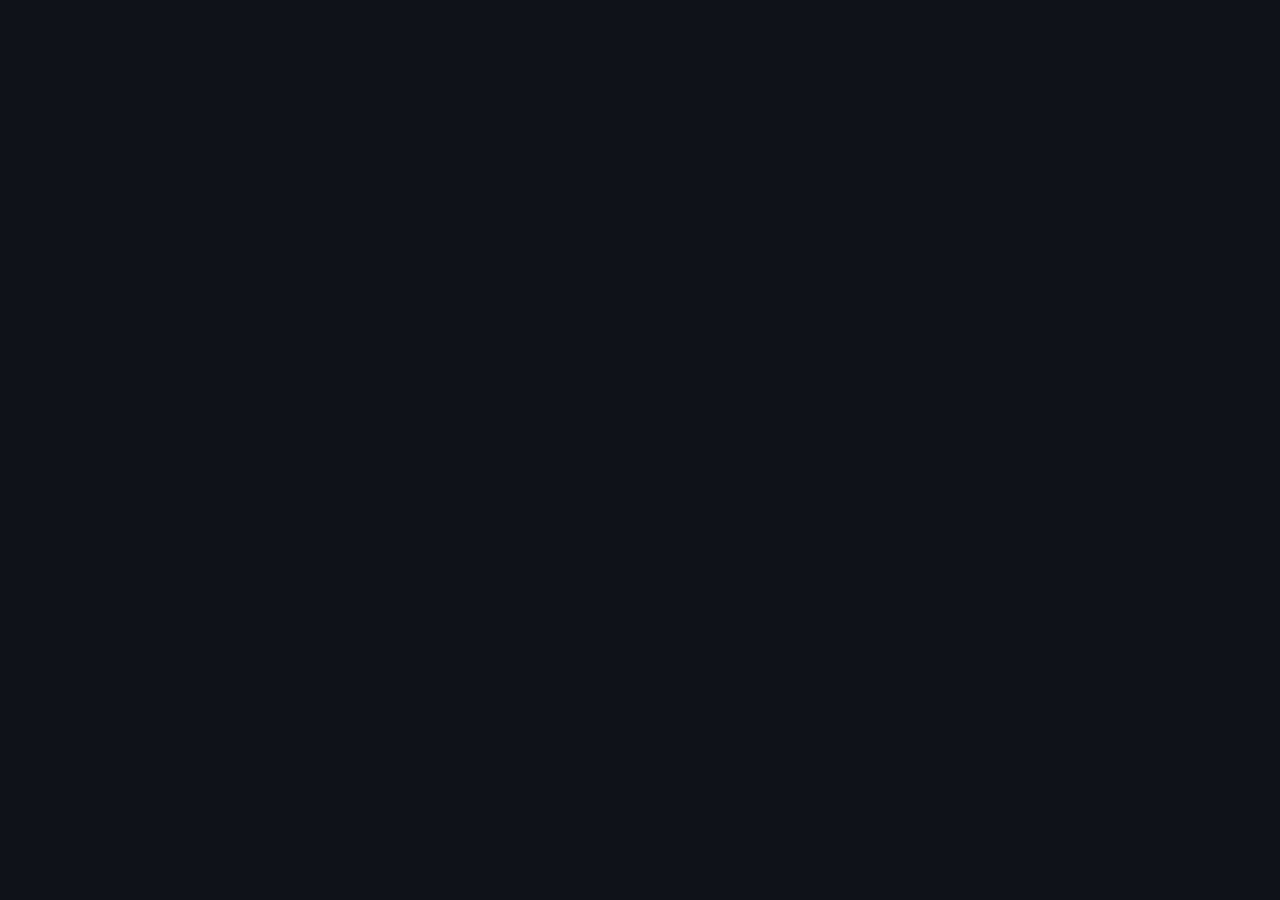
==== commit e26499c1: "Add files via upload" ====
--- a/index.html
+++ b/index.html
@@ -1,1065 +1,22 @@
-<!DOCTYPE html>
-<html lang="pt-BR">
-<head>
-<meta charset="UTF-8">
-<meta name="viewport" content="width=device-width, initial-scale=1, viewport-fit=cover">
-<meta name="theme-color" content="#000000">
-<title>PMESP &amp; Prova Paulista | Daniel &amp; Camilly</title>
-<style>
-:root{
-  --bg:#0a0a0c; --oled:#000000; --surface:#121215; --surface2:#1a1a1f; --line:#26262d;
-  --neon:#CCFF00; --neon-dim:rgba(204,255,0,.14); --text:#ececf0; --muted:#8b8b96;
-  --ok:#3ddc84; --bad:#ff4d4d; --warn:#ffb020;
-  --mono:ui-monospace,SFMono-Regular,Menlo,Consolas,monospace;
-}
-*{box-sizing:border-box;margin:0;padding:0;-webkit-tap-highlight-color:transparent}
-html,body{background:var(--bg);color:var(--text);font-family:system-ui,-apple-system,"Segoe UI",Roboto,sans-serif;font-size:15px;line-height:1.5}
-body{padding-bottom:env(safe-area-inset-bottom,0)}
-body.focus,body.modal-open{overflow:hidden}
-button{font:inherit;color:inherit;cursor:pointer;border:none;background:none}
-input,select,textarea{font:inherit;color:var(--text);background:var(--oled);border:1px solid var(--line);border-radius:8px;padding:9px 10px;width:100%}
-input:focus,select:focus,textarea:focus,button:focus-visible{outline:2px solid var(--neon);outline-offset:1px}
-textarea{resize:vertical}
-
-/* ===== HEADER ULTRA COMPACTO (42px, linha única) ===== */
-header{position:sticky;top:0;z-index:50;height:42px;box-sizing:content-box;padding:env(safe-area-inset-top,0) 10px 0;display:flex;align-items:center;justify-content:space-between;gap:8px;background:var(--oled);border-bottom:1px solid var(--neon);white-space:nowrap;overflow:hidden}
-.brand{font-weight:800;letter-spacing:.06em;font-size:13px;color:var(--neon);flex:0 0 auto}
-.brand span{color:var(--text);font-weight:600}
-#studentName{font-size:12px;color:var(--muted);overflow:hidden;text-overflow:ellipsis;flex:1 1 auto;text-align:center;padding:4px}
-.status{font-family:var(--mono);font-size:10px;font-weight:700;color:var(--neon);display:flex;align-items:center;gap:5px;flex:0 0 auto}
-.dot{width:7px;height:7px;border-radius:50%;background:var(--neon);box-shadow:0 0 8px var(--neon);animation:pulse 1.6s infinite}
-@keyframes pulse{50%{opacity:.35}}
-
-/* ===== ABAS ROLÁVEIS ===== */
-nav{position:sticky;top:calc(42px + env(safe-area-inset-top,0px));z-index:40;background:var(--bg);border-bottom:1px solid var(--line);display:flex;gap:6px;overflow-x:auto;padding:8px 10px;scrollbar-width:none;-webkit-overflow-scrolling:touch}
-nav::-webkit-scrollbar{display:none}
-nav button{flex:0 0 auto;padding:8px 12px;border-radius:999px;background:var(--surface);border:1px solid var(--line);font-size:13px;color:var(--muted);white-space:nowrap}
-nav button.active{background:var(--neon);color:#000;font-weight:700;border-color:var(--neon)}
-
-main{max-width:820px;margin:0 auto;padding:14px 12px 80px}
-section.tab{display:none}
-section.tab.active{display:block}
-h2{font-size:18px;margin-bottom:4px;color:var(--neon)}
-h3{font-size:15px;margin-bottom:6px}
-.sub{color:var(--muted);font-size:13px;margin-bottom:12px}
-.card{background:var(--surface);border:1px solid var(--line);border-radius:12px;padding:14px;margin-bottom:12px}
-.card.neon{border-color:var(--neon);box-shadow:0 0 0 1px var(--neon-dim) inset}
-.card.ok{border-color:var(--ok)}
-.card.bad{border-color:var(--bad)}
-.row{display:flex;gap:8px;flex-wrap:wrap}
-.row>*{flex:1 1 140px}
-.btn{padding:11px 14px;border-radius:10px;background:var(--surface2);border:1px solid var(--line);font-weight:600;font-size:14px;text-align:center}
-.btn.primary{background:var(--neon);color:#000;border-color:var(--neon);font-weight:800}
-.btn.danger{border-color:var(--bad);color:var(--bad)}
-.btn.sel{background:var(--neon-dim);border-color:var(--neon);color:var(--neon)}
-.btn.sm{padding:6px 10px;font-size:12px}
-.btn[disabled]{opacity:.4;cursor:not-allowed}
-.btn:active{transform:scale(.98)}
-.full{width:100%}
-label{font-size:12px;color:var(--muted);display:block;margin-bottom:4px}
-.tag{display:inline-block;font-size:11px;font-family:var(--mono);padding:2px 8px;border-radius:999px;border:1px solid var(--neon);color:var(--neon);margin-right:4px}
-.note{font-size:12px;color:var(--muted);border-left:2px solid var(--warn);padding-left:8px;margin-top:8px}
-.counter{font-family:var(--mono);font-size:12px;color:var(--muted)}
-ul.clean{list-style:none}
-ul.clean li{padding:8px 0;border-bottom:1px solid var(--line);font-size:14px}
-ul.clean li:last-child{border:none}
-.bar{height:8px;background:var(--oled);border-radius:999px;overflow:hidden;border:1px solid var(--line)}
-.bar i{display:block;height:100%;background:var(--neon);width:0;transition:width .3s}
-.steps{counter-reset:s;list-style:none}
-.steps li{counter-increment:s;padding:8px 0 8px 34px;position:relative;border-bottom:1px solid var(--line);font-size:14px}
-.steps li::before{content:counter(s);position:absolute;left:0;top:8px;width:24px;height:24px;border-radius:50%;background:var(--neon);color:#000;font-weight:800;font-size:12px;display:grid;place-items:center}
-details{background:var(--surface);border:1px solid var(--line);border-radius:12px;margin-bottom:8px;padding:0 14px}
-summary{padding:12px 0;font-weight:600;cursor:pointer;list-style:none}
-summary::-webkit-details-marker{display:none}
-summary::after{content:"+";float:right;color:var(--neon)}
-details[open] summary::after{content:"–"}
-details .in{padding-bottom:12px;font-size:14px;color:#cfcfd6}
-.big{font-family:var(--mono);font-size:44px;font-weight:800;color:var(--neon);text-align:center;letter-spacing:.04em;line-height:1.2}
-.chk{display:flex;gap:10px;align-items:flex-start;color:var(--text);font-size:14px;margin:0;cursor:pointer}
-.chk input{width:auto;margin-top:3px;accent-color:var(--neon)}
-.kpi{display:grid;grid-template-columns:repeat(auto-fit,minmax(120px,1fr));gap:10px;margin-bottom:12px}
-.kpi .card{margin:0;text-align:center}
-.kpi .n{font-family:var(--mono);font-size:30px;font-weight:800;color:var(--neon);line-height:1.2}
-.pill{display:inline-block;padding:4px 10px;border-radius:999px;font-size:12px;margin:3px 3px 0 0;font-weight:600}
-.pill.g{background:rgba(61,220,132,.12);color:var(--ok);border:1px solid var(--ok)}
-.pill.r{background:rgba(255,77,77,.1);color:var(--bad);border:1px solid var(--bad)}
-.pill.y{background:rgba(255,176,32,.1);color:var(--warn);border:1px solid var(--warn)}
-.hidden{display:none!important}
-
-/* ===== QUESTÕES ===== */
-.q{background:var(--surface);border:1px solid var(--line);border-radius:12px;padding:14px;margin-bottom:12px}
-.q .meta{font-size:11px;font-family:var(--mono);color:var(--neon);margin-bottom:6px}
-.q p.t{font-weight:600;margin-bottom:10px}
-.opt{display:flex;gap:10px;align-items:flex-start;width:100%;text-align:left;padding:11px;border:1px solid var(--line);border-radius:8px;margin-bottom:6px;font-size:14px;background:var(--oled);color:var(--text)}
-.opt.ok{border-color:var(--ok);background:rgba(61,220,132,.08)}
-.opt.bad{border-color:var(--bad);background:rgba(255,77,77,.08)}
-.opt.picked{border-color:var(--neon);background:var(--neon-dim)}
-.expl{font-size:13px;color:var(--muted);margin-top:8px;display:none}
-.expl.show{display:block}
-
-/* ===== FLASHCARD ===== */
-.fcard{min-height:200px;border:1px solid var(--neon);border-radius:14px;background:var(--surface);padding:18px;display:flex;flex-direction:column;align-items:center;justify-content:center;text-align:center;gap:10px;margin-bottom:12px}
-.fcard .face{font-weight:600;font-size:16px}
-.fcard .ans{color:var(--text);font-size:15px;border-top:1px dashed var(--line);padding-top:10px;font-weight:400}
-.grades{display:grid;grid-template-columns:repeat(4,1fr);gap:6px}
-.grades .btn{padding:9px 4px;font-size:12px}
-.grades small{display:block;font-family:var(--mono);font-size:10px;color:var(--muted);font-weight:400}
-
-/* ===== REDAÇÃO ===== */
-#redGutter{display:flex;flex-wrap:wrap;gap:3px;margin:8px 0}
-#redGutter span{width:24px;height:20px;border-radius:4px;border:1px solid var(--line);font-family:var(--mono);font-size:10px;display:grid;place-items:center;color:var(--muted)}
-#redGutter span.used{background:var(--neon-dim);border-color:var(--neon);color:var(--neon)}
-#redGutter span.min{border-style:dashed}
-#redAviso{font-size:13px;padding:8px 10px;border-radius:8px;margin-top:8px;display:none}
-#redAviso.show{display:block}
-#redAviso.al-bad{background:rgba(255,77,77,.1);border:1px solid var(--bad);color:var(--bad)}
-#redAviso.al-warn{background:rgba(255,176,32,.1);border:1px solid var(--warn);color:var(--warn)}
-#redAviso.al-ok{background:rgba(61,220,132,.1);border:1px solid var(--ok);color:var(--ok)}
-
-/* ===== EVOLUÇÃO (ASTRA) ===== */
-.evo{display:flex;align-items:flex-end;gap:6px;height:90px;margin-top:8px}
-.evo div{flex:1;background:var(--neon);border-radius:4px 4px 0 0;min-height:4px;position:relative}
-.evo div span{position:absolute;top:-16px;left:0;right:0;text-align:center;font-family:var(--mono);font-size:10px;color:var(--muted)}
-
-/* ===== MODAIS ===== */
-.modal{position:fixed;inset:0;z-index:1000;background:var(--oled);display:none;flex-direction:column;overflow:hidden}
-.modal.open{display:flex}
-.modal .mhead{flex:0 0 auto;display:flex;align-items:center;justify-content:space-between;gap:8px;padding:10px 12px;padding-top:calc(10px + env(safe-area-inset-top,0px));border-bottom:1px solid var(--neon)}
-.modal .mbody{flex:1 1 auto;overflow-y:auto;padding:14px 12px calc(40px + env(safe-area-inset-bottom,0px));max-width:820px;width:100%;margin:0 auto;-webkit-overflow-scrolling:touch}
-.timer{font-family:var(--mono);font-size:28px;font-weight:800;color:var(--neon)}
-.timer.low{color:var(--bad);animation:pulse 1s infinite}
-body.focus header,body.focus nav,body.focus main,body.focus #pomoFloat{display:none!important}
-.palette{display:grid;grid-template-columns:repeat(auto-fill,minmax(38px,1fr));gap:6px;margin:12px 0}
-.palette button{height:38px;border-radius:8px;border:1px solid var(--line);background:var(--surface);font-family:var(--mono);font-size:13px;position:relative}
-.palette button.ans{background:var(--neon-dim);border-color:var(--neon);color:var(--neon)}
-.palette button.cur{background:var(--neon);color:#000;border-color:var(--neon);font-weight:800}
-.palette button.mk::after{content:"";position:absolute;top:3px;right:3px;width:7px;height:7px;border-radius:50%;background:var(--warn)}
-#dlg{position:fixed;inset:0;z-index:1500;background:rgba(0,0,0,.85);display:none;align-items:center;justify-content:center;padding:16px}
-#dlg.open{display:flex}
-#dlg .box{background:var(--surface);border:1px solid var(--neon);border-radius:14px;padding:16px;width:100%;max-width:420px}
-#pomoFloat{position:fixed;right:12px;bottom:calc(14px + env(safe-area-inset-bottom,0px));z-index:45;background:var(--oled);border:1px solid var(--neon);color:var(--neon);font-family:var(--mono);font-weight:800;padding:8px 14px;border-radius:999px;display:none;box-shadow:0 0 14px rgba(204,255,0,.25)}
-#pomoFloat.show{display:block}
-#toast{position:fixed;left:50%;bottom:calc(24px + env(safe-area-inset-bottom,0px));transform:translateX(-50%);z-index:3000;background:var(--neon);color:#000;font-weight:700;font-size:13px;padding:10px 16px;border-radius:10px;opacity:0;pointer-events:none;transition:opacity .2s;max-width:90vw;text-align:center}
-#toast.show{opacity:1}
-@media (prefers-reduced-motion:reduce){*{animation:none!important;transition:none!important}}
-</style>
-</head>
-<body>
-
-<header>
-  <div class="brand">PMESP<span> · PP</span></div>
-  <button id="studentName" data-act="cadastro" title="Editar nome do aluno"></button>
-  <div class="status"><i class="dot"></i>OPERACIONAL</div>
-</header>
-
-<nav id="tabs" aria-label="Navegação principal">
-  <button class="active" data-tab="guia">🎯 Guia PMESP</button>
-  <button data-tab="edital">📋 Edital Verticalizado</button>
-  <button data-tab="astra">⚡ Modo Astra (Diagnóstico)</button>
-  <button data-tab="aph">🚨 Incêndio/APH</button>
-  <button data-tab="taf">🏃 Calculadora TAF PMESP</button>
-  <button data-tab="redacao">✍️ Redação Vunesp</button>
-  <button data-tab="banco">📝 Banco de Questões</button>
-  <button data-tab="pod">🎧 PodClass</button>
-  <button data-tab="flash">🃏 Flashcards Anki</button>
-  <button data-tab="pomo">⏱️ Pomodoro &amp; Notas</button>
-</nav>
-
-<main>
-
-<!-- ===== 1. GUIA ===== -->
-<section class="tab active" id="guia">
-  <h2>🎯 Guia PMESP</h2>
-  <p class="sub">Mapa da missão: etapas típicas do concurso de Soldado PM de 2ª Classe.</p>
-  <div class="kpi">
-    <div class="card"><div class="n" id="gEdital">0%</div><div class="counter">Edital concluído</div></div>
-    <div class="card"><div class="n" id="gDue">0</div><div class="counter">Cartões vencidos</div></div>
-    <div class="card"><div class="n" id="gLast">--</div><div class="counter">Último simulado</div></div>
-  </div>
-  <div class="card neon">
-    <h3>Contagem regressiva</h3>
-    <label for="examDate">Data da prova objetiva</label>
-    <input type="date" id="examDate">
-    <div class="big" id="countdown">--</div>
-    <p class="sub" style="text-align:center;margin:0">dias para a prova</p>
-  </div>
-  <div class="card">
-    <h3>Etapas do certame</h3>
-    <ol class="steps">
-      <li><b>Inscrição</b> e pagamento da taxa dentro do prazo do edital.</li>
-      <li><b>Prova objetiva</b> (Vunesp): múltipla escolha, com eliminação por nota mínima.</li>
-      <li><b>Redação</b> dissertativa, corrigida para os candidatos classificados.</li>
-      <li><b>Exame de saúde</b> e <b>teste de aptidão física (TAF)</b>.</li>
-      <li><b>Investigação social</b> e <b>avaliação psicológica</b>.</li>
-      <li><b>Curso de formação</b> e nomeação.</li>
-    </ol>
-    <p class="note">A ordem, os pesos e os critérios variam a cada edital. Confirme sempre no edital vigente e no site da banca.</p>
-  </div>
-  <div class="card">
-    <h3>Rotina tática sugerida</h3>
-    <ul class="clean">
-      <li>🔁 Diário: 2 blocos Pomodoro de teoria, 20 questões e revisão dos cartões vencidos.</li>
-      <li>📆 Semanal: 1 simulado no Modo Foco e diagnóstico no Modo Astra.</li>
-      <li>✍️ Semanal: 1 redação completa, conferindo o número de linhas.</li>
-      <li>🏃 3x por semana: treino físico conforme o TAF.</li>
-    </ul>
-  </div>
-  <button class="btn primary full" data-act="openFocus">🎯 Iniciar Simulado (Modo Foco)</button>
-</section>
-
-<!-- ===== 2. EDITAL ===== -->
-<section class="tab" id="edital">
-  <h2>📋 Edital Verticalizado</h2>
-  <p class="sub">Marque os tópicos concluídos. O progresso fica salvo neste aparelho.</p>
-  <div class="card neon">
-    <div style="display:flex;justify-content:space-between"><b>Progresso geral</b><span class="counter" id="edPct">0%</span></div>
-    <div class="bar" style="margin-top:8px"><i id="edBar"></i></div>
-  </div>
-  <div id="edList"></div>
-  <p class="note">Estrutura baseada nas matérias comuns ao concurso. Complemente com os tópicos do edital vigente.</p>
-</section>
-
-<!-- ===== 3. ASTRA ===== -->
-<section class="tab" id="astra">
-  <h2>⚡ Modo Astra (Diagnóstico)</h2>
-  <p class="sub">Análise tática pós-simulado: pontos fortes, pontos fracos e Plano de Redenção.</p>
-  <div id="astraSummary" class="card"></div>
-  <div class="row">
-    <button class="btn primary" data-act="openFocus">🎯 Novo Simulado</button>
-    <button class="btn" data-act="astraLast">📊 Abrir último diagnóstico</button>
-  </div>
-  <div class="card" style="margin-top:12px">
-    <h3>Evolução (últimos simulados)</h3>
-    <div id="astraEvo"></div>
-  </div>
-  <div class="card">
-    <h3>Histórico</h3>
-    <ul class="clean" id="astraHist"></ul>
-  </div>
-</section>
-
-<!-- ===== 4. APH ===== -->
-<section class="tab" id="aph">
-  <h2>🚨 Incêndio / APH</h2>
-  <p class="sub">Resumos de revisão rápida. Estudo teórico não substitui treinamento prático.</p>
-  <details open><summary>🩺 Avaliação primária: XABCDE</summary><div class="in"><ul class="clean">
-    <li><b>X</b> – Hemorragia exsanguinante: controlar com compressão direta ou torniquete.</li>
-    <li><b>A</b> – Vias aéreas com proteção da coluna cervical.</li>
-    <li><b>B</b> – Respiração e ventilação.</li>
-    <li><b>C</b> – Circulação e controle de sangramentos.</li>
-    <li><b>D</b> – Disfunção neurológica (nível de consciência, pupilas).</li>
-    <li><b>E</b> – Exposição e controle da hipotermia.</li>
-  </ul></div></details>
-  <details><summary>❤️ RCP em adultos</summary><div class="in"><ul class="clean">
-    <li>Verifique a segurança da cena, a responsividade e a respiração.</li>
-    <li>Acione o serviço de emergência e peça o DEA.</li>
-    <li>Compressões: 100 a 120 por minuto, 5 a 6 cm de profundidade, com retorno total do tórax.</li>
-    <li>Relação 30 compressões : 2 ventilações, quando houver ventilação.</li>
-    <li>Use o DEA assim que disponível e siga as instruções do aparelho.</li>
-  </ul></div></details>
-  <details><summary>🔥 Classes de incêndio</summary><div class="in"><ul class="clean">
-    <li><b>Classe A</b> – sólidos comuns (madeira, papel, tecido).</li>
-    <li><b>Classe B</b> – líquidos inflamáveis e gases.</li>
-    <li><b>Classe C</b> – equipamentos elétricos energizados.</li>
-    <li><b>Classe D</b> – metais combustíveis (magnésio, sódio).</li>
-    <li><b>Classe K</b> – óleos e gorduras de cozinha.</li>
-  </ul></div></details>
-  <details><summary>🧯 Triângulo e tetraedro do fogo</summary><div class="in">
-    <p>O triângulo tem <b>combustível, comburente e calor</b>. O tetraedro acrescenta a <b>reação em cadeia</b>. Métodos de extinção: <b>retirada do material, abafamento, resfriamento e quebra da reação em cadeia</b>.</p>
-  </div></details>
-  <details><summary>⚠️ Queimaduras</summary><div class="in"><ul class="clean">
-    <li>Interrompa a causa e resfrie a área com água corrente em temperatura ambiente.</li>
-    <li>Retire anéis e roupas não aderidas e cubra com pano limpo e seco.</li>
-    <li>Não estoure bolhas e não aplique pomadas, pasta de dente ou gelo.</li>
-  </ul></div></details>
-</section>
-
-<!-- ===== 5. TAF ===== -->
-<section class="tab" id="taf">
-  <h2>🏃 Calculadora TAF PMESP</h2>
-  <p class="sub">Escolha o perfil, informe os índices mínimos do edital e compare com o seu desempenho.</p>
-  <div class="row" style="margin-bottom:12px">
-    <button class="btn" id="tafM" data-act="tafPerfil" data-arg="masc">Masculino</button>
-    <button class="btn" id="tafF" data-act="tafPerfil" data-arg="fem">Feminino</button>
-  </div>
-  <div class="card">
-    <h3>1. Índices mínimos (editáveis)</h3>
-    <div class="row" id="tafMin"></div>
-    <p class="note">Valores ilustrativos. Cada edital define índices por sexo e faixa etária. Substitua pelos números oficiais.</p>
-  </div>
-  <div class="card neon">
-    <h3>2. Seu desempenho</h3>
-    <div class="row" id="tafVal"></div>
-    <div id="tafOut" style="margin-top:12px"></div>
-    <button class="btn full" style="margin-top:8px" data-act="tafReset">Limpar meu desempenho</button>
-  </div>
-</section>
-
-<!-- ===== 6. REDAÇÃO ===== -->
-<section class="tab" id="redacao">
-  <h2>✍️ Redação Vunesp</h2>
-  <p class="sub">Escreva e acompanhe a extensão em linhas de folha manuscrita. Confira o limite exigido no edital.</p>
-  <div class="card">
-    <label for="tema">Tema para treino</label>
-    <select id="tema"></select>
-    <label for="redTxt" style="margin-top:10px">Seu texto</label>
-    <textarea id="redTxt" rows="14" placeholder="Escreva sua dissertação-argumentativa aqui..."></textarea>
-    <div id="redInfo" class="counter" style="margin-top:8px"></div>
-    <div class="bar" style="margin-top:6px"><i id="redBar"></i></div>
-    <div id="redGutter"></div>
-    <div id="redAviso"></div>
-    <button class="btn full" style="margin-top:10px" data-act="redLimpar">Limpar texto</button>
-  </div>
-  <details>
-    <summary>⚙️ Ajustes da folha</summary>
-    <div class="in">
-      <div class="row">
-        <div><label for="cfgMin">Mínimo de linhas</label><input type="number" id="cfgMin" min="1"></div>
-        <div><label for="cfgMax">Máximo de linhas</label><input type="number" id="cfgMax" min="1"></div>
-        <div><label for="cfgCpl">Caracteres por linha</label><input type="number" id="cfgCpl" min="20"></div>
-      </div>
-      <p class="note">Valores padrão de 20 a 30 linhas e 80 caracteres por linha. Ajuste conforme o edital e a sua letra.</p>
-    </div>
-  </details>
-  <div class="card">
-    <h3>Checklist de correção</h3>
-    <ul class="clean">
-      <li><label class="chk"><input type="checkbox"> Tema e tipo textual: dissertação-argumentativa.</label></li>
-      <li><label class="chk"><input type="checkbox"> Coerência e coesão: conectivos e progressão de ideias.</label></li>
-      <li><label class="chk"><input type="checkbox"> Norma-padrão: ortografia, pontuação e concordância.</label></li>
-      <li><label class="chk"><input type="checkbox"> Estrutura: introdução, desenvolvimento e conclusão.</label></li>
-      <li><label class="chk"><input type="checkbox"> Letra legível e respeito ao limite de linhas.</label></li>
-    </ul>
-  </div>
-</section>
-
-<!-- ===== 7. BANCO ===== -->
-<section class="tab" id="banco">
-  <h2>📝 Banco de Questões</h2>
-  <p class="sub">Responda e veja o gabarito comentado na hora.</p>
-  <div class="card">
-    <label for="filtroMat">Filtrar por matéria</label>
-    <select id="filtroMat"></select>
-  </div>
-  <div id="bancoList"></div>
-</section>
-
-<!-- ===== 8. PODCLASS ===== -->
-<section class="tab" id="pod">
-  <h2>🎧 PodClass</h2>
-  <p class="sub">Mini-aulas em áudio com a voz do seu aparelho. Ideal para revisar no trajeto.</p>
-  <div class="card">
-    <label for="podRate">Velocidade</label>
-    <select id="podRate">
-      <option value="0.85">Lenta (0,85x)</option>
-      <option value="1" selected>Normal (1x)</option>
-      <option value="1.2">Rápida (1,2x)</option>
-      <option value="1.5">Muito rápida (1,5x)</option>
-    </select>
-  </div>
-  <div id="podList"></div>
-  <div class="row">
-    <button class="btn" data-act="podPause">⏯ Pausar / Continuar</button>
-    <button class="btn danger" data-act="podStop">⏹ Parar áudio</button>
-  </div>
-  <p class="note" id="podNote" style="display:none"></p>
-</section>
-
-<!-- ===== 9. FLASHCARDS ===== -->
-<section class="tab" id="flash">
-  <h2>🃏 Flashcards Anki</h2>
-  <p class="sub">Repetição espaçada. Os erros dos simulados entram automaticamente no Caderno de Erros.</p>
-  <div id="fcArea"></div>
-</section>
-
-<!-- ===== 10. POMODORO ===== -->
-<section class="tab" id="pomo">
-  <h2>⏱️ Pomodoro &amp; Notas</h2>
-  <div class="card neon">
-    <div class="big" id="pomoTime">25:00</div>
-    <p class="sub" style="text-align:center" id="pomoMode">Foco</p>
-    <div class="row">
-      <button class="btn primary" id="pomoBtn" data-act="pomoToggle">▶ Iniciar</button>
-      <button class="btn" data-act="pomoReset">↺ Zerar</button>
-    </div>
-    <div class="row" style="margin-top:8px">
-      <button class="btn" data-act="pomoSet" data-arg="25:Foco">Foco 25</button>
-      <button class="btn" data-act="pomoSet" data-arg="5:Pausa curta">Pausa 5</button>
-      <button class="btn" data-act="pomoSet" data-arg="15:Pausa longa">Pausa 15</button>
-    </div>
-    <p class="counter" style="text-align:center;margin-top:10px">Ciclos de foco concluídos hoje: <b id="pomoCount">0</b></p>
-  </div>
-  <div class="card">
-    <h3>📓 Bloco de Notas</h3>
-    <textarea id="notes" rows="10" placeholder="Anote macetes, erros recorrentes e dúvidas..."></textarea>
-    <p class="counter" style="margin-top:6px">Salvo automaticamente neste aparelho.</p>
-  </div>
-</section>
-
-</main>
-
-<button id="pomoFloat" data-tab="pomo" aria-label="Voltar ao Pomodoro">25:00</button>
-
-<!-- ===== MODAL: MODO FOCO ===== -->
-<div class="modal" id="focusModal" role="dialog" aria-modal="true" aria-label="Modo Foco">
-  <div class="mhead">
-    <div class="timer" id="fTimer">45:00</div>
-    <button class="btn danger" data-act="exitFocus">❌ Sair do Modo Foco</button>
-  </div>
-  <div class="mbody" id="fBody">
-    <div id="fSetup">
-      <h2>Simulado</h2>
-      <p class="sub">Escolha o bloco e o tempo. Ao iniciar, todo o restante do site fica oculto.</p>
-      <div class="card">
-        <h3>Bloco</h3>
-        <div class="row">
-          <button class="btn" id="bVun" data-act="pickSim" data-arg="vunesp">📘 Vunesp (PMESP)</button>
-          <button class="btn" id="bPP" data-act="pickSim" data-arg="paulista">📗 Prova Paulista</button>
-        </div>
-      </div>
-      <div class="card">
-        <h3>Tempo</h3>
-        <div class="row">
-          <button class="btn" data-min="25" data-act="pickTime" data-arg="25">[25 Min]</button>
-          <button class="btn" data-min="45" data-act="pickTime" data-arg="45">[45 Min]</button>
-          <button class="btn" data-min="50" data-act="pickTime" data-arg="50">[50 Min]</button>
-        </div>
-      </div>
-      <button class="btn primary full" data-act="startSim">▶ Iniciar Simulado</button>
-    </div>
-    <div id="fExam" class="hidden"></div>
-  </div>
-</div>
-
-<!-- ===== MODAL: MODO ASTRA ===== -->
-<div class="modal" id="astraModal" role="dialog" aria-modal="true" aria-label="Modo Astra">
-  <div class="mhead">
-    <b style="color:var(--neon)">⚡ MODO ASTRA · Diagnóstico Tático</b>
-    <button class="btn" data-act="closeAstra">Fechar</button>
-  </div>
-  <div class="mbody" id="astraBody"></div>
-</div>
-
-<div id="dlg"><div class="box" id="dlgBox"></div></div>
-<div id="toast" role="status"></div>
-
-<script>
-'use strict';
-/* =====================================================================
-   UTILIDADES
-   ===================================================================== */
-const $=(s,r=document)=>r.querySelector(s);
-const $$=(s,r=document)=>[...r.querySelectorAll(s)];
-const fmt=s=>String(Math.floor(s/60)).padStart(2,'0')+':'+String(s%60).padStart(2,'0');
-const esc=t=>String(t).replace(/[&<>"']/g,c=>({'&':'&amp;','<':'&lt;','>':'&gt;','"':'&quot;',"'":'&#39;'}[c]));
-const DAY=86400000, LET='ABCDE';
-const store={
-  get(k,d){try{const v=localStorage.getItem(k);return v===null?d:JSON.parse(v)}catch(e){return d}},
-  set(k,v){try{localStorage.setItem(k,JSON.stringify(v))}catch(e){}}
-};
-const KEY={nome:'pp_nome',prova:'pp_prova',edital:'pp_edital',hist:'pp_hist',cad:'pp_cad',taf:'pp_taf',
-  red:'pp_red',redCfg:'pp_redcfg',tema:'pp_tema',notes:'pp_notes',pomoDay:'pp_pomoday'};
-function toast(m){const t=$('#toast');t.textContent=m;t.classList.add('show');clearTimeout(toast.h);toast.h=setTimeout(()=>t.classList.remove('show'),2600)}
-function beep(){try{const A=window.AudioContext||window.webkitAudioContext,c=new A(),o=c.createOscillator(),g=c.createGain();o.connect(g);g.connect(c.destination);o.frequency.value=880;g.gain.value=.15;o.start();o.stop(c.currentTime+.35);setTimeout(()=>c.close(),700)}catch(e){}}
-function buzz(){try{navigator.vibrate&&navigator.vibrate([200,100,200])}catch(e){}}
-const nome=()=>store.get(KEY.nome,'Daniel & Camilly');
-function atualizarStatus(){$('#studentName').textContent=nome()}
-
-/* =====================================================================
-   NAVEGAÇÃO
-   ===================================================================== */
-let tabAtual='guia';
-function showTab(id){
-  tabAtual=id;
-  $$('#tabs button').forEach(b=>b.classList.toggle('active',b.dataset.tab===id));
-  $$('section.tab').forEach(s=>s.classList.toggle('active',s.id===id));
-  const b=$('#tabs button.active');if(b)b.scrollIntoView({inline:'center',block:'nearest'});
-  window.scrollTo(0,0);
-  if(id==='guia')renderGuia();
-  if(id==='astra')renderAstraTab();
-  if(id==='flash')renderCaderno();
-  updPomoFloat();
-}
-
-/* =====================================================================
-   BANCO DE QUESTÕES
-   ===================================================================== */
-const QUESTIONS=[
- // ---------- VUNESP / PMESP ----------
- {id:1,set:'vunesp',m:'Português',t:'Assinale a alternativa em que a concordância verbal está correta.',o:['Fazem dois anos que ele saiu.','Houveram muitos problemas na ocorrência.','Faz dois anos que ele saiu.','Existe muitos candidatos inscritos.'],a:2,e:'"Fazer" indicando tempo decorrido é impessoal e fica na 3ª pessoa do singular. "Haver" no sentido de existir também é impessoal, e "existir" concorda com o sujeito plural.'},
- {id:2,set:'vunesp',m:'Português',t:'Assinale a alternativa correta quanto ao uso do sinal indicativo de crase.',o:['Fui à pé até a base.','Refiro-me àquela ocorrência.','Começou a estudar à partir de hoje.','Entregou o relatório à ele.'],a:1,e:'"a" (preposição exigida por "referir-se") + "aquela" (pronome demonstrativo) = "àquela". Não há crase antes de palavra masculina, de verbo ou de pronome pessoal.'},
- {id:3,set:'vunesp',m:'Português',t:'Assinale a alternativa correta quanto à regência verbal.',o:['Aspirava o cargo de sargento.','Os candidatos assistiram à palestra.','O policial chegou na base cedo.','Prefiro mais estudar do que dormir.'],a:1,e:'"Assistir" no sentido de presenciar exige a preposição "a". "Aspirar" (desejar) pede "ao cargo", "chegar" pede "à base", e "preferir" não admite "mais... do que".'},
- {id:4,set:'vunesp',m:'Português',t:'Assinale a alternativa em que a vírgula está empregada corretamente.',o:['O soldado, entregou o relatório.','Ontem, o soldado entregou o relatório.','O soldado entregou, o relatório ao capitão.','Os candidatos que estudam, passam.'],a:1,e:'O adjunto adverbial deslocado ("Ontem") pode ser isolado por vírgula. Nas demais, a vírgula separa termos que não podem ser separados (sujeito do verbo, verbo do objeto).'},
- {id:5,set:'vunesp',m:'Português',t:'Segundo a Constituição, a segurança pública é dever do Estado, mas também direito e responsabilidade de todos. Depreende-se que:',o:['Apenas as polícias respondem pela segurança pública.','A sociedade não tem qualquer papel na segurança pública.','A segurança pública envolve o Estado e também a sociedade.','A segurança pública é responsabilidade exclusiva do cidadão.'],a:2,e:'O texto atribui o dever ao Estado e a responsabilidade a todos, ou seja, o Estado e a sociedade participam.'},
- {id:6,set:'vunesp',m:'Matemática',t:'Uma viatura percorre 180 km em 2 horas e 30 minutos. Qual é a velocidade média?',o:['60 km/h','72 km/h','80 km/h','90 km/h'],a:1,e:'2h30 = 2,5 h. 180 ÷ 2,5 = 72 km/h.'},
- {id:7,set:'vunesp',m:'Matemática',t:'Quanto é 20% de 350?',o:['60','65','70','75'],a:2,e:'20% = 0,20. 0,20 × 350 = 70.'},
- {id:8,set:'vunesp',m:'Matemática',t:'Quatro policiais completam uma ronda em 6 horas. Mantido o ritmo, em quanto tempo seis policiais completam a mesma ronda?',o:['3 horas','4 horas','5 horas','9 horas'],a:1,e:'Grandezas inversamente proporcionais: 4 × 6 = 6 × x, logo x = 4 horas.'},
- {id:9,set:'vunesp',m:'Matemática',t:'As notas de um candidato em quatro simulados foram 6, 7, 8 e 9. Qual é a média?',o:['7,0','7,5','8,0','7,8'],a:1,e:'(6 + 7 + 8 + 9) ÷ 4 = 30 ÷ 4 = 7,5.'},
- {id:10,set:'vunesp',m:'Matemática',t:'Um capital de R$ 1.000,00 é aplicado a juros simples de 2% ao mês por 5 meses. Os juros obtidos são de:',o:['R$ 50,00','R$ 100,00','R$ 102,00','R$ 110,00'],a:1,e:'J = C · i · t = 1.000 × 0,02 × 5 = R$ 100,00.'},
- {id:11,set:'vunesp',m:'Raciocínio Lógico',t:'A negação da proposição "Todo policial é corajoso" é:',o:['Nenhum policial é corajoso.','Algum policial não é corajoso.','Todo policial não é corajoso.','Algum policial é corajoso.'],a:1,e:'A negação de "Todo A é B" é "Existe A que não é B", isto é, "Algum policial não é corajoso".'},
- {id:12,set:'vunesp',m:'Raciocínio Lógico',t:'Na sequência 2, 6, 18, 54, ..., qual é o próximo termo?',o:['108','126','162','216'],a:2,e:'Cada termo é o anterior multiplicado por 3. 54 × 3 = 162.'},
- {id:13,set:'vunesp',m:'Raciocínio Lógico',t:'Considere verdadeiras as premissas "Se chove, então a rua fica molhada" e "A rua não está molhada". Logo, conclui-se que:',o:['Choveu.','Não choveu.','A rua secou.','Pode ter chovido ou não.'],a:1,e:'Pela contrapositiva (modus tollens): se a consequência é falsa, o antecedente também é falso. Logo, não choveu.'},
- {id:14,set:'vunesp',m:'Raciocínio Lógico',t:'De quantas maneiras diferentes 3 policiais podem ser dispostos em uma fila?',o:['3','6','9','12'],a:1,e:'Permutação simples: 3! = 3 × 2 × 1 = 6.'},
- {id:15,set:'vunesp',m:'Dir. Constitucional',t:'Segundo o art. 144 da CF/88, às polícias militares cabem:',o:['A polícia judiciária e a apuração de infrações penais.','A polícia ostensiva e a preservação da ordem pública.','A polícia marítima, aeroportuária e de fronteiras.','O patrulhamento ostensivo das rodovias federais.'],a:1,e:'§ 5º do art. 144: às polícias militares cabem a polícia ostensiva e a preservação da ordem pública.'},
- {id:16,set:'vunesp',m:'Dir. Constitucional',t:'Pela CF/88, a casa é asilo inviolável. Sem consentimento do morador, ela pode ser adentrada a qualquer hora em caso de:',o:['Cumprimento de mandado judicial durante a noite.','Flagrante delito, desastre ou para prestar socorro.','Suspeita genérica de prática criminosa.','Ordem verbal de superior hierárquico.'],a:1,e:'Art. 5º, XI: flagrante delito, desastre ou prestar socorro a qualquer hora. Ordem judicial só durante o dia.'},
- {id:17,set:'vunesp',m:'Dir. Constitucional',t:'Segundo o art. 5º da CF/88, entre as penas abaixo, uma é vedada. Assinale-a.',o:['Multa','Prestação social alternativa','De caráter perpétuo','Suspensão ou interdição de direitos'],a:2,e:'Art. 5º, XLVII: não haverá penas de caráter perpétuo. Multa, prestação social alternativa e suspensão de direitos estão entre as penas admitidas (art. 5º, XLVI).'},
- {id:18,set:'vunesp',m:'Direitos Humanos',t:'A Declaração Universal dos Direitos Humanos foi proclamada pela ONU em:',o:['1945','1948','1966','1988'],a:1,e:'A DUDH foi adotada pela Assembleia Geral da ONU em 10 de dezembro de 1948.'},
- {id:19,set:'vunesp',m:'Direitos Humanos',t:'São princípios que orientam o uso da força pelos agentes de segurança pública, EXCETO:',o:['Legalidade','Necessidade','Proporcionalidade','Conveniência'],a:3,e:'Os princípios são legalidade, necessidade e proporcionalidade. Conveniência não é critério para o uso da força.'},
- {id:20,set:'vunesp',m:'Direito Penal',t:'Não é excludente de ilicitude prevista no Código Penal:',o:['Legítima defesa','Estado de necessidade','Embriaguez voluntária','Estrito cumprimento do dever legal'],a:2,e:'Art. 23 do CP: estado de necessidade, legítima defesa, estrito cumprimento do dever legal e exercício regular de direito. A embriaguez voluntária não exclui a ilicitude.'},
- // ---------- PROVA PAULISTA ----------
- {id:21,set:'paulista',m:'Português',t:'Qual palavra é sinônima de "efêmero"?',o:['Duradouro','Passageiro','Antigo','Raro'],a:1,e:'Efêmero é o que dura pouco, ou seja, passageiro.'},
- {id:22,set:'paulista',m:'Português',t:'Em "Choveu muito ontem", a oração apresenta:',o:['Sujeito simples','Sujeito composto','Oração sem sujeito','Sujeito oculto'],a:2,e:'Verbos que indicam fenômenos da natureza são impessoais, e a oração fica sem sujeito.'},
- {id:23,set:'paulista',m:'Português',t:'Qual das palavras é proparoxítona?',o:['Médico','Café','Você','Também'],a:0,e:'"Médico" tem a sílaba tônica na antepenúltima sílaba (mé-di-co).'},
- {id:24,set:'paulista',m:'Português',t:'Qual é o plural correto de "cidadão"?',o:['Cidadões','Cidadãos','Cidadães','Cidadans'],a:1,e:'O plural de "cidadão" é "cidadãos".'},
- {id:25,set:'paulista',m:'Português',t:'Assinale a alternativa que apresenta um substantivo coletivo.',o:['Multidão','Rapaz','Correr','Belo'],a:0,e:'Substantivo coletivo nomeia um conjunto de seres no singular. "Multidão" é um conjunto de pessoas.'},
- {id:26,set:'paulista',m:'Português',t:'Assinale a palavra escrita corretamente.',o:['Excessão','Exceção','Exeção','Eceção'],a:1,e:'A grafia correta é "exceção".'},
- {id:27,set:'paulista',m:'Matemática',t:'Quanto é 2/5 de 100?',o:['20','25','40','50'],a:2,e:'100 ÷ 5 = 20, e 20 × 2 = 40.'},
- {id:28,set:'paulista',m:'Matemática',t:'Um retângulo mede 9 cm por 5 cm. Qual é a sua área?',o:['28 cm²','45 cm²','14 cm²','54 cm²'],a:1,e:'Área = base × altura = 9 × 5 = 45 cm².'},
- {id:29,set:'paulista',m:'Matemática',t:'Resolva a equação 3x + 5 = 20.',o:['x = 3','x = 4','x = 5','x = 6'],a:2,e:'3x = 20 − 5 = 15, portanto x = 5.'},
- {id:30,set:'paulista',m:'Matemática',t:'Qual é o perímetro de um quadrado de lado 7 cm?',o:['14 cm','21 cm','28 cm','49 cm'],a:2,e:'Perímetro = 4 × 7 = 28 cm.'},
- {id:31,set:'paulista',m:'Matemática',t:'Um produto custa R$ 80,00 e recebe 25% de desconto. O novo preço é:',o:['R$ 55,00','R$ 60,00','R$ 65,00','R$ 75,00'],a:1,e:'Com 25% de desconto paga-se 75%: 0,75 × 80 = R$ 60,00.'},
- {id:32,set:'paulista',m:'Matemática',t:'Qual é o valor de 3² + 4²?',o:['14','25','49','7'],a:1,e:'3² = 9 e 4² = 16. 9 + 16 = 25.'},
- {id:33,set:'paulista',m:'Matemática',t:'Quanto é 1/2 + 1/4?',o:['2/6','3/4','1/6','2/4'],a:1,e:'1/2 = 2/4. 2/4 + 1/4 = 3/4.'},
- {id:34,set:'paulista',m:'Matemática',t:'Qual é o MMC de 4 e 6?',o:['10','12','24','2'],a:1,e:'Múltiplos de 4: 4, 8, 12... Múltiplos de 6: 6, 12... O menor comum é 12.'}
-];
-
-function renderBanco(){
-  const sel=$('#filtroMat'),f=sel.value||'Todas';
-  if(!sel.options.length){
-    const mats=['Todas',...new Set(QUESTIONS.map(q=>q.m))];
-    sel.innerHTML=mats.map(m=>`<option>${esc(m)}</option>`).join('');
-  }
-  const cur=sel.value||'Todas';
-  $('#bancoList').innerHTML=QUESTIONS.filter(q=>cur==='Todas'||q.m===cur).map(q=>`
-    <div class="q" id="bq${q.id}">
-      <div class="meta">${q.set==='vunesp'?'VUNESP':'PROVA PAULISTA'} · ${esc(q.m)}</div>
-      <p class="t">${esc(q.t)}</p>
-      ${q.o.map((o,i)=>`<button class="opt" data-act="bancoResp" data-arg="${q.id}:${i}"><b>${LET[i]})</b><span>${esc(o)}</span></button>`).join('')}
-      <div class="expl">💡 ${esc(q.e)}</div>
-    </div>`).join('');
-}
-
-/* =====================================================================
-   EDITAL VERTICALIZADO
-   ===================================================================== */
-const EDITAL={
- 'Língua Portuguesa':['Interpretação de texto','Tipologia e gêneros textuais','Ortografia e acentuação','Classes de palavras','Concordância verbal e nominal','Regência e crase','Pontuação','Coesão e coerência'],
- 'Matemática':['Operações e problemas','Frações e decimais','Razão, proporção e regra de três','Porcentagem','Geometria plana','Equações do 1º e 2º graus','Estatística básica'],
- 'Raciocínio Lógico':['Proposições e conectivos','Negação de proposições','Silogismos e diagramas','Sequências','Análise combinatória e probabilidade'],
- 'Direito Constitucional':['Direitos e garantias fundamentais','Segurança pública (art. 144)','Administração pública','Organização do Estado'],
- 'Direitos Humanos':['Declaração Universal dos Direitos Humanos','Tratados e convenções','Uso da força e abordagem policial','Direitos das minorias'],
- 'Noções de Direito Penal':['Aplicação da lei penal','Crime: conceito e elementos','Excludentes de ilicitude','Crimes contra a pessoa e o patrimônio'],
- 'Atualidades':['Segurança pública no Brasil','Meio ambiente','Tecnologia e sociedade','Política e economia']
-};
-function editalStats(){
-  const st=store.get(KEY.edital,{});let total=0,done=0;
-  Object.entries(EDITAL).forEach(([m,ts])=>ts.forEach(t=>{total++;if(st[m+'|'+t])done++}));
-  return {total,done,pct:total?Math.round(done/total*100):0};
-}
-function renderEdital(){
-  const st=store.get(KEY.edital,{});
-  $('#edList').innerHTML=Object.entries(EDITAL).map(([m,ts])=>`
-    <details data-mat="${esc(m)}"><summary>${esc(m)} <span class="counter" data-cnt></span></summary>
-    <div class="in"><ul class="clean">${ts.map(t=>`<li><label class="chk"><input type="checkbox" data-ed="${esc(m+'|'+t)}" ${st[m+'|'+t]?'checked':''}> ${esc(t)}</label></li>`).join('')}</ul></div></details>`).join('');
-  updEdital();
-}
-function updEdital(){
-  $$('#edList details').forEach(d=>{
-    const boxes=$$('input[data-ed]',d);
-    $('[data-cnt]',d).textContent=`(${boxes.filter(b=>b.checked).length}/${boxes.length})`;
-  });
-  const s=editalStats();$('#edPct').textContent=s.pct+'%';$('#edBar').style.width=s.pct+'%';
-}
-
-/* =====================================================================
-   GUIA
-   ===================================================================== */
-function updCount(){
-  const v=$('#examDate').value;store.set(KEY.prova,v);
-  if(!v){$('#countdown').textContent='--';return}
-  const hoje=new Date();hoje.setHours(0,0,0,0);
-  const d=Math.ceil((new Date(v+'T00:00:00')-hoje)/DAY);
-  $('#countdown').textContent=d>=0?d:'0';
-}
-function renderGuia(){
-  $('#gEdital').textContent=editalStats().pct+'%';
-  $('#gDue').textContent=carregarCad().filter(c=>c.due<=Date.now()).length;
-  const h=store.get(KEY.hist,[]);$('#gLast').textContent=h.length?h[0].pct+'%':'--';
-}
-
-/* =====================================================================
-   CADASTRO (nome do aluno)
-   ===================================================================== */
-function abrirDlg(html){$('#dlgBox').innerHTML=html;$('#dlg').classList.add('open')}
-function fecharDlg(){$('#dlg').classList.remove('open')}
-function cadastro(){
-  abrirDlg(`<h3 style="color:var(--neon)">Identificação do aluno</h3>
-    <p class="sub">O nome aparece no cabeçalho e nas mensagens do Modo Astra.</p>
-    <label for="inNome">Nome</label>
-    <input id="inNome" maxlength="40" value="${esc(nome())}">
-    <div class="row" style="margin-top:12px">
-      <button class="btn" data-act="fecharDlg">Cancelar</button>
-      <button class="btn primary" data-act="salvarCadastro">Salvar</button>
-    </div>`);
-  setTimeout(()=>{const i=$('#inNome');if(i)i.focus()},50);
-}
-function salvarCadastro(){
-  const v=$('#inNome').value.trim();
-  if(!v){toast('Digite um nome.');return}
-  store.set(KEY.nome,v);atualizarStatus();fecharDlg();toast('Identificação salva.');
-}
-
-/* =====================================================================
-   TAF POR PERFIL
-   ===================================================================== */
-const TAF_DEF={masc:{corr:2000,flex:20,abd:30},fem:{corr:1600,flex:15,abd:25}};
-const TAF_TESTS=[['corr','Corrida 12 min','m'],['flex','Flexão de braço','rep'],['abd','Abdominal 1 min','rep']];
-function tafState(){
-  const s=store.get(KEY.taf,null);
-  if(s&&s.min&&s.val)return s;
-  return {perfil:'masc',min:JSON.parse(JSON.stringify(TAF_DEF)),val:{masc:{},fem:{}}};
-}
-function renderTAF(){
-  const s=tafState(),p=s.perfil;
-  $('#tafM').classList.toggle('sel',p==='masc');$('#tafF').classList.toggle('sel',p==='fem');
-  $('#tafMin').innerHTML=TAF_TESTS.map(([id,n,u])=>`<div><label>${n} (${u})</label><input type="number" inputmode="numeric" min="0" data-taf-min="${id}" value="${s.min[p][id]??''}"></div>`).join('');
-  $('#tafVal').innerHTML=TAF_TESTS.map(([id,n,u])=>`<div><label>${n} (${u})</label><input type="number" inputmode="numeric" min="0" data-taf-val="${id}" value="${s.val[p][id]??''}" placeholder="seu resultado"></div>`).join('');
-  calcTAF();
-}
-function calcTAF(){
-  const s=tafState(),p=s.perfil;let html='',ok=true,any=false;
-  TAF_TESTS.forEach(([id,n,u])=>{
-    const min=parseFloat(s.min[p][id]),val=parseFloat(s.val[p][id]);
-    if(isNaN(val)||isNaN(min)||min<=0){html+=`<li><b>${n}</b>: <span class="counter">não informado</span></li>`;ok=false;return}
-    any=true;const pass=val>=min,pct=Math.round(val/min*100);if(!pass)ok=false;
-    html+=`<li><b>${n}</b>: ${val} ${u} / mínimo ${min} ${u} <span class="pill ${pass?'g':'r'}">${pass?'APTO':'INAPTO'} · ${pct}%</span>${pass?'':`<br><span class="counter">Faltam ${Math.ceil(min-val)} ${u}</span>`}</li>`;
-  });
-  const minC=parseFloat(s.min[p].corr);
-  let ritmo='';
-  if(minC>0){const sec=Math.round(720/(minC/1000));ritmo=`<p class="counter" style="margin-top:8px">Ritmo mínimo na corrida: ${Math.floor(sec/60)}:${String(sec%60).padStart(2,'0')} min/km.</p>`}
-  $('#tafOut').innerHTML=`<ul class="clean">${html}</ul>${ritmo}`+(any?`<div class="card ${ok?'ok':''}" style="margin:10px 0 0;${ok?'':'border-color:var(--warn)'}">${ok?'✅ Todos os mínimos atingidos. Mantenha a constância.':'⚠️ Há testes abaixo do mínimo ou em branco. Priorize-os nos próximos treinos.'}</div>`:'');
-}
-
-/* =====================================================================
-   REDAÇÃO COM MEDIDOR DE LINHAS
-   ===================================================================== */
-const TEMAS=['O papel da polícia militar na construção da cidadania','Segurança pública e participação da sociedade','Uso de tecnologia no policiamento e direitos individuais','Violência urbana: causas e caminhos de superação','Educação como instrumento de prevenção à criminalidade'];
-function redCfg(){const c=store.get(KEY.redCfg,{});return {min:+c.min||20,max:+c.max||30,cpl:+c.cpl||80}}
-function renderRedacao(){
-  const c=redCfg();
-  $('#tema').innerHTML=TEMAS.map(t=>`<option>${esc(t)}</option>`).join('');
-  const tm=store.get(KEY.tema,TEMAS[0]);if(TEMAS.includes(tm))$('#tema').value=tm;
-  $('#redTxt').value=store.get(KEY.red,'');
-  $('#cfgMin').value=c.min;$('#cfgMax').value=c.max;$('#cfgCpl').value=c.cpl;
-  atualizarRedacao();
-}
-function atualizarRedacao(){
-  const c=redCfg(),t=$('#redTxt').value;
-  const palavras=t.trim()?t.trim().split(/\s+/).length:0;
-  const linhas=t.split('\n').filter(x=>x.trim()).reduce((a,p)=>a+Math.max(1,Math.ceil(p.length/c.cpl)),0);
-  $('#redInfo').innerHTML=`Linhas estimadas: <b style="color:var(--neon)">${linhas}</b> (edital: ${c.min} a ${c.max}) · Palavras: <b>${palavras}</b> · Caracteres: <b>${t.length}</b>`;
-  $('#redBar').style.width=Math.min(100,Math.round(linhas/c.max*100))+'%';
-  const g=[];for(let i=1;i<=c.max;i++)g.push(`<span class="${i<=linhas?'used':''} ${i===c.min?'min':''}">${i}</span>`);
-  $('#redGutter').innerHTML=g.join('');
-  const av=$('#redAviso'),meta=Math.round((c.min+c.max)/2);
-  av.className='';
-  if(linhas===0){av.textContent='';return}
-  av.classList.add('show');
-  if(linhas<c.min){av.classList.add('al-bad');av.textContent=`🚨 Abaixo do mínimo de ${c.min} linhas. Texto insuficiente pode ser desclassificado ou zerado. Confirme a regra no edital.`}
-  else if(linhas>c.max){av.classList.add('al-warn');av.textContent=`⚠️ Acima do máximo de ${c.max} linhas. Enxugue o texto para caber na folha.`}
-  else if(linhas<meta){av.classList.add('al-warn');av.textContent=`⚠️ Dentro do mínimo, mas abaixo da meta sugerida (${meta} linhas). Desenvolva melhor os argumentos.`}
-  else{av.classList.add('al-ok');av.textContent=`✔ Extensão adequada (${linhas} linhas), dentro da faixa do edital.`}
-}
-
-/* =====================================================================
-   PODCLASS
-   ===================================================================== */
-const PODS=[
- {t:'Artigo 144 da CF/88',m:'Direito Constitucional',x:'O artigo cento e quarenta e quatro da Constituição Federal trata da segurança pública, dever do Estado, direito e responsabilidade de todos. Às polícias militares cabem a polícia ostensiva e a preservação da ordem pública. À polícia civil cabe a polícia judiciária e a apuração de infrações penais.'},
- {t:'Crase em dois minutos',m:'Português',x:'A crase é a fusão da preposição a com o artigo a, ou com os pronomes aquele, aquela e aquilo. Regra prática: troque a palavra feminina por uma masculina. Se surgir ao, use crase. Não se usa crase antes de verbos, de palavras masculinas e de pronomes pessoais.'},
- {t:'XABCDE do trauma',m:'APH',x:'No atendimento pré-hospitalar, a avaliação primária segue o X A B C D E. X, hemorragia exsanguinante. A, vias aéreas com proteção da coluna cervical. B, respiração. C, circulação. D, disfunção neurológica. E, exposição e controle da hipotermia.'},
- {t:'Negação de proposições',m:'Raciocínio Lógico',x:'Para negar Todo A é B, dizemos Algum A não é B. Para negar Algum A é B, dizemos Nenhum A é B. Na conjunção, trocamos E por OU e negamos cada parte. Na condicional, mantemos a primeira, trocamos o se então por E e negamos a segunda.'},
- {t:'Uso da força',m:'Direitos Humanos',x:'O uso da força pelo agente de segurança deve respeitar os princípios da legalidade, da necessidade e da proporcionalidade. A força só é empregada quando outros meios não bastam, e em nível compatível com a ameaça enfrentada.'},
- {t:'RCP: passo a passo',m:'APH',x:'Confirme a segurança da cena. Verifique se a vítima responde e respira. Acione ajuda e peça um desfibrilador. Comece as compressões no centro do tórax, de cem a cento e vinte por minuto, com cinco a seis centímetros de profundidade. Use o desfibrilador assim que possível.'}
-];
-function renderPods(){
-  $('#podList').innerHTML=PODS.map((p,i)=>`<div class="card"><span class="tag">${esc(p.m)}</span><h3 style="margin-top:6px">${esc(p.t)}</h3><p class="sub">${esc(p.x)}</p><button class="btn primary" data-act="podPlay" data-arg="${i}">🔊 Ouvir mini-aula</button></div>`).join('');
-  if(!('speechSynthesis' in window))podNote('Seu navegador não oferece leitura por voz. Use os textos como material de leitura.');
-}
-function podNote(t){const n=$('#podNote');n.textContent=t;n.style.display=t?'block':'none'}
-function podPlay(i){
-  if(!('speechSynthesis' in window))return;
-  speechSynthesis.cancel();
-  const u=new SpeechSynthesisUtterance(PODS[i].x);u.lang='pt-BR';u.rate=parseFloat($('#podRate').value)||1;
-  u.onend=()=>podNote('');
-  speechSynthesis.speak(u);podNote('Reproduzindo: '+PODS[i].t);
-}
-function podPause(){
-  if(!('speechSynthesis' in window))return;
-  if(speechSynthesis.paused)speechSynthesis.resume();else if(speechSynthesis.speaking)speechSynthesis.pause();
-}
-function podStop(){if('speechSynthesis' in window)speechSynthesis.cancel();podNote('')}
-
-/* =====================================================================
-   CADERNO DE ERROS + FLASHCARDS (repetição espaçada)
-   ===================================================================== */
-const BASE_CARDS=[
- ['Qual a função das polícias militares no art. 144 da CF?','Polícia ostensiva e preservação da ordem pública.','Dir. Constitucional'],
- ['O que significa o X no XABCDE?','Hemorragia exsanguinante (controle de sangramento grave).','APH'],
- ['Qual a negação de "Todo policial é corajoso"?','Algum policial não é corajoso.','Raciocínio Lógico'],
- ['Frequência de compressões na RCP do adulto?','100 a 120 por minuto, com 5 a 6 cm de profundidade.','APH'],
- ['Fogo de Classe B envolve...','Líquidos inflamáveis e gases.','Incêndio'],
- ['Elementos do tetraedro do fogo?','Combustível, comburente, calor e reação em cadeia.','Incêndio'],
- ['Ano da Declaração Universal dos Direitos Humanos?','1948 (ONU).','Direitos Humanos'],
- ['Verbo "fazer" indicando tempo decorrido:','Impessoal, na 3ª pessoa do singular: "Faz dois anos".','Português'],
- ['Princípios do uso da força?','Legalidade, necessidade e proporcionalidade.','Direitos Humanos']
-];
-const carregarCad=()=>store.get(KEY.cad,[]);
-const salvarCad=c=>store.set(KEY.cad,c);
-const novoCard=(id,tipo,m,q,a)=>({id,tipo,m,q,a,ef:2.5,int:0,reps:0,due:0});
-function seedCards(){
-  if(store.get(KEY.cad,null)!==null)return;
-  salvarCad(BASE_CARDS.map((c,i)=>novoCard('b'+i,'base',c[2],c[0],c[1])));
-}
-function calcAgenda(c,nota){
-  let ef=c.ef,int=c.int,reps=c.reps,ms;
-  if(nota===0){reps=0;int=0;ef=Math.max(1.3,ef-0.2);ms=10*60000}
-  else{
-    if(nota===1){int=Math.max(1,Math.round((int||1)*1.2));ef=Math.max(1.3,ef-0.15)}
-    else if(nota===2){int=reps===0?1:reps===1?3:Math.round(int*ef)}
-    else{int=reps===0?3:reps===1?5:Math.round(Math.max(int,1)*ef*1.3);ef+=0.15}
-    reps++;ms=int*DAY;
-  }
-  return {ef,int,reps,due:Date.now()+ms};
-}
-function rotulo(c,nota){const ms=calcAgenda(c,nota).due-Date.now();return ms<DAY?'10 min':Math.round(ms/DAY)+' d'}
-function adicionarErros(qs){
-  const cad=carregarCad();let n=0;
-  qs.forEach(q=>{
-    const id='q'+q.id,ex=cad.find(c=>c.id===id);
-    const resp=`${LET[q.a]}) ${q.o[q.a]}. ${q.e}`;
-    if(ex){ex.reps=0;ex.int=0;ex.due=0;ex.ef=Math.max(1.3,ex.ef-0.2)}
-    else{cad.push(novoCard(id,'erro',q.m,q.t,resp));n++}
-  });
-  salvarCad(cad);return n;
-}
-let fc=null;
-function fcStart(modo){
-  let l=carregarCad();
-  l=modo==='erro'?l.filter(c=>c.tipo==='erro'):l.filter(c=>c.due<=Date.now());
-  l.sort((a,b)=>a.due-b.due);
-  if(!l.length){toast('Nenhum cartão disponível agora.');return}
-  fc={modo,fila:l.map(c=>c.id),pos:0,mostrou:false,acertos:0,erros:0};
-  renderCaderno();
-}
-function fcGrade(n){
-  n=+n;if(!fc||!fc.mostrou)return;
-  const cad=carregarCad(),id=fc.fila[fc.pos],c=cad.find(x=>x.id===id);
-  if(c){Object.assign(c,calcAgenda(c,n));salvarCad(cad)}
-  if(n===0){fc.fila.push(id);fc.erros++}else fc.acertos++;
-  fc.pos++;fc.mostrou=false;renderCaderno();
-}
-function renderCaderno(){
-  const area=$('#fcArea');if(!area)return;
-  const cad=carregarCad(),now=Date.now();
-  if(fc&&fc.pos<fc.fila.length){
-    const c=cad.find(x=>x.id===fc.fila[fc.pos]);
-    if(!c){fc.pos++;renderCaderno();return}
-    const pct=Math.round(fc.pos/fc.fila.length*100);
-    area.innerHTML=`
-      <div class="card"><div style="display:flex;justify-content:space-between"><span class="counter">${fc.modo==='erro'?'🔥 Modo Redenção':'Revisão do dia'} · ${fc.fila.length-fc.pos} restantes</span><span class="counter">✔ ${fc.acertos} ✖ ${fc.erros}</span></div><div class="bar" style="margin-top:8px"><i style="width:${pct}%"></i></div></div>
-      <div class="fcard"><span class="tag">${esc(c.m)}</span><div class="face">${esc(c.q)}</div>${fc.mostrou?`<div class="ans">${esc(c.a)}</div>`:''}</div>
-      ${fc.mostrou
-        ?`<div class="grades">
-            <button class="btn danger" data-act="fcGrade" data-arg="0">Errei<small>${rotulo(c,0)}</small></button>
-            <button class="btn" data-act="fcGrade" data-arg="1">Difícil<small>${rotulo(c,1)}</small></button>
-            <button class="btn" data-act="fcGrade" data-arg="2">Bom<small>${rotulo(c,2)}</small></button>
-            <button class="btn primary" data-act="fcGrade" data-arg="3">Fácil<small>${rotulo(c,3)}</small></button>
-          </div>`
-        :`<button class="btn primary full" data-act="fcShow">Mostrar resposta</button>`}
-      <button class="btn full" style="margin-top:8px" data-act="fcBack">← Encerrar sessão</button>`;
-    return;
-  }
-  if(fc){
-    const r=fc;fc=null;
-    area.innerHTML=`<div class="card neon" style="text-align:center"><div class="big" style="font-size:34px">🏁</div><h3>Sessão concluída</h3><p class="sub">Acertos: ${r.acertos} · Repetições após erro: ${r.erros}</p><button class="btn primary full" data-act="fcBack">Voltar ao baralho</button></div>`;
-    return;
-  }
-  const due=cad.filter(c=>c.due<=now).length,erros=cad.filter(c=>c.tipo==='erro');
-  area.innerHTML=`
-    <div class="kpi">
-      <div class="card"><div class="n">${cad.length}</div><div class="counter">Cartões</div></div>
-      <div class="card"><div class="n">${due}</div><div class="counter">Vencidos</div></div>
-      <div class="card"><div class="n">${erros.length}</div><div class="counter">No caderno de erros</div></div>
-    </div>
-    <div class="row" style="margin-bottom:12px">
-      <button class="btn primary" data-act="fcStart" data-arg="due" ${due?'':'disabled'}>▶ Revisar vencidos</button>
-      <button class="btn" data-act="fcStart" data-arg="erro" ${erros.length?'':'disabled'}>🔥 Modo Redenção</button>
-    </div>
-    <div class="card">
-      <h3>📕 Caderno de Erros</h3>
-      ${erros.length?`<ul class="clean">${erros.map(c=>`<li><div style="display:flex;gap:8px;justify-content:space-between;align-items:flex-start"><div><span class="tag">${esc(c.m)}</span><br>${esc(c.q.length>110?c.q.slice(0,110)+'…':c.q)}<br><span class="counter">${c.due<=now?'vence agora':'próxima revisão: '+new Date(c.due).toLocaleDateString('pt-BR')}</span></div><button class="btn sm danger" data-act="fcDel" data-arg="${esc(c.id)}">Remover</button></div></li>`).join('')}</ul>
-      <button class="btn danger full" style="margin-top:10px" data-act="fcLimpar">Apagar Caderno de Erros</button>`
-      :'<p class="sub" style="margin:0">Vazio. As questões que você errar ou deixar em branco nos simulados aparecem aqui.</p>'}
-    </div>`;
-}
-
-/* =====================================================================
-   POMODORO (baseado em horário, resiste a abas em segundo plano)
-   ===================================================================== */
-const pomo={dur:1500,left:1500,label:'Foco',end:0,running:false,iv:null};
-function pomoDraw(){
-  $('#pomoTime').textContent=fmt(pomo.left);$('#pomoMode').textContent=pomo.label;
-  $('#pomoBtn').textContent=pomo.running?'⏸ Pausar':'▶ Iniciar';
-  $('#pomoFloat').textContent=fmt(pomo.left);updPomoFloat();
-}
-function updPomoFloat(){$('#pomoFloat').classList.toggle('show',pomo.running&&tabAtual!=='pomo')}
-function pomoTick(){
-  pomo.left=Math.max(0,Math.ceil((pomo.end-Date.now())/1000));
-  if(pomo.left<=0)pomoDone();
-  pomoDraw();
-}
-function pomoPause(){
-  if(!pomo.running)return;
-  pomo.left=Math.max(0,Math.ceil((pomo.end-Date.now())/1000));
-  clearInterval(pomo.iv);pomo.running=false;pomoDraw();
-}
-function pomoToggle(){
-  if(pomo.running){pomoPause();return}
-  if(pomo.left<=0)pomo.left=pomo.dur;
-  pomo.end=Date.now()+pomo.left*1000;pomo.running=true;
-  pomo.iv=setInterval(pomoTick,500);pomoDraw();
-}
-function pomoSet(s,l){clearInterval(pomo.iv);pomo.running=false;pomo.left=pomo.dur=s;pomo.label=l;pomoDraw()}
-function pomoDone(){
-  clearInterval(pomo.iv);pomo.running=false;pomo.left=0;
-  if(pomo.label==='Foco'){
-    const today=new Date().toDateString(),d=store.get(KEY.pomoDay,{date:'',n:0});
-    d.n=(d.date===today?d.n:0)+1;d.date=today;store.set(KEY.pomoDay,d);$('#pomoCount').textContent=d.n;
-  }
-  beep();buzz();toast('⏱️ '+pomo.label+' finalizado!');
-}
-
-/* =====================================================================
-   MODO FOCO (SIMULADOR DE PROVA)
-   ===================================================================== */
-const cfg={set:'vunesp',min:45};
-let sim=null,simIv=null;
-function syncSetup(){
-  $('#bVun').classList.toggle('sel',cfg.set==='vunesp');
-  $('#bPP').classList.toggle('sel',cfg.set==='paulista');
-  $$('[data-min]').forEach(b=>b.classList.toggle('sel',+b.dataset.min===cfg.min));
-  if(!sim){$('#fTimer').textContent=fmt(cfg.min*60);$('#fTimer').classList.remove('low')}
-}
-function openFocus(){
-  pomoPause();podStop();
-  document.body.classList.add('focus');
-  $('#focusModal').classList.add('open');
-  $('#fSetup').classList.remove('hidden');$('#fExam').classList.add('hidden');
-  sim=null;syncSetup();
-}
-function startSim(){
-  const qs=QUESTIONS.filter(q=>q.set===cfg.set);
-  sim={set:cfg.set,qs,i:0,resp:{},marks:{},dur:cfg.min*60,end:Date.now()+cfg.min*60000};
-  $('#fSetup').classList.add('hidden');$('#fExam').classList.remove('hidden');
-  desenhar(true);simTick();
-  clearInterval(simIv);simIv=setInterval(simTick,500);
-}
-function simTick(){
-  if(!sim)return;
-  const left=Math.max(0,Math.ceil((sim.end-Date.now())/1000));
-  $('#fTimer').textContent=fmt(left);$('#fTimer').classList.toggle('low',left<=300);
-  if(left<=0)finalizar(true);
-}
-function desenhar(topo){
-  if(!sim)return;
-  const q=sim.qs[sim.i],r=sim.resp[q.id],n=sim.qs.length,resp=Object.keys(sim.resp).length;
-  $('#fExam').innerHTML=`
-    <div class="card neon" style="display:flex;justify-content:space-between;align-items:center;gap:8px">
-      <b>${sim.set==='vunesp'?'📘 Simulado Vunesp':'📗 Simulado Prova Paulista'}</b>
-      <span class="counter">${resp}/${n} respondidas</span>
-    </div>
-    <div class="q">
-      <div class="meta">QUESTÃO ${sim.i+1} DE ${n} · ${esc(q.m)}</div>
-      <p class="t">${esc(q.t)}</p>
-      ${q.o.map((o,i)=>`<button class="opt ${r===i?'picked':''}" data-act="op" data-arg="${i}"><b>${LET[i]})</b><span>${esc(o)}</span></button>`).join('')}
-      <div class="row" style="margin-top:8px">
-        <button class="btn sm ${sim.marks[q.id]?'sel':''}" data-act="mark">🚩 ${sim.marks[q.id]?'Marcada':'Marcar para revisão'}</button>
-        <button class="btn sm" data-act="clearAns" ${r===undefined?'disabled':''}>Limpar resposta</button>
-      </div>
-    </div>
-    <div class="row">
-      <button class="btn" data-act="nav" data-arg="-1" ${sim.i===0?'disabled':''}>← Anterior</button>
-      <button class="btn" data-act="nav" data-arg="1" ${sim.i===n-1?'disabled':''}>Próxima →</button>
-    </div>
-    <div class="palette">${sim.qs.map((x,k)=>`<button class="${k===sim.i?'cur':sim.resp[x.id]!==undefined?'ans':''} ${sim.marks[x.id]?'mk':''}" data-act="goto" data-arg="${k}" aria-label="Questão ${k+1}">${k+1}</button>`).join('')}</div>
-    <button class="btn primary full" data-act="finish">✅ Finalizar e Diagnosticar</button>`;
-  if(topo)$('#fBody').scrollTop=0;
-}
-function cancelarSimulado(){
-  clearInterval(simIv);sim=null;
-  $('#focusModal').classList.remove('open');document.body.classList.remove('focus');
-}
-function exitFocus(){
-  if(sim&&!confirm('Sair agora encerra o simulado sem salvar o resultado. Deseja sair do Modo Foco?'))return;
-  cancelarSimulado();
-}
-function finalizar(auto){
-  if(!sim)return;
-  const respondidas=Object.keys(sim.resp).length;
-  if(!auto){
-    const msg=respondidas<sim.qs.length?`Você respondeu ${respondidas} de ${sim.qs.length}. Finalizar mesmo assim?`:'Deseja finalizar o simulado agora?';
-    if(!confirm(msg))return;
-  }
-  clearInterval(simIv);
-  const usado=sim.dur-Math.max(0,Math.ceil((sim.end-Date.now())/1000));
-  const subj={},erros=[];let hit=0;
-  sim.qs.forEach(q=>{
-    subj[q.m]=subj[q.m]||{ok:0,n:0};subj[q.m].n++;
-    if(sim.resp[q.id]===q.a){subj[q.m].ok++;hit++}else erros.push(q);
-  });
-  const novos=adicionarErros(erros);
-  const res={date:new Date().toLocaleString('pt-BR'),set:sim.set,total:sim.qs.length,hit,pct:Math.round(hit/sim.qs.length*100),used:usado,timeout:!!auto,answered:respondidas,subj,resp:sim.resp,erros:erros.map(q=>q.id),novos};
-  const h=store.get(KEY.hist,[]);h.unshift(res);store.set(KEY.hist,h.slice(0,15));
-  sim=null;
-  $('#focusModal').classList.remove('open');document.body.classList.remove('focus');
-  showAstra(res);
-}
-
-/* =====================================================================
-   MODO ASTRA (DIAGNÓSTICO PÓS-PROVA)
-   ===================================================================== */
-function showAstra(r){
-  if(!r){toast('Ainda não há diagnóstico. Faça um simulado primeiro.');return}
-  const forte=[],fraco=[],atencao=[];
-  Object.entries(r.subj).forEach(([m,v])=>{
-    const p=Math.round(v.ok/v.n*100);
-    (p>=70?forte:p<60?fraco:atencao).push({m,p});
-  });
-  let titulo,msg;
-  if(r.pct>=80){titulo='Nível de aprovação. Missão cumprida com honra.';msg=`${esc(nome())}, seu desempenho está no patamar de quem passa. Agora a meta é constância: simulados regulares e revisão dos poucos pontos fracos.`}
-  else if(r.pct>=60){titulo='Você está no caminho certo.';msg=`${esc(nome())}, a base está construída. Falta lapidar os detalhes. Cada questão errada agora é um ponto ganho no dia da prova.`}
-  else{titulo='Derrota na batalha não é derrota na guerra.';msg=`${esc(nome())}, este resultado é um mapa, não uma sentença. Você descobriu exatamente onde treinar. Quem recomeça amanhã já venceu o resultado de hoje.`}
-  const foco=fraco.length?fraco:atencao.length?atencao:forte.slice(0,1);
-  const plano=foco.map((w,i)=>`<li><b>Dia ${i*2+1}–${i*2+2} · ${esc(w.m)}</b><br>① Revise a teoria por 25 min (1 Pomodoro).<br>② Resolva 15 questões no Banco e refaça as que errou.<br>③ Revise os cartões dessa matéria no Modo Redenção.</li>`).join('');
-  const pill=(a,c)=>a.length?a.map(x=>`<span class="pill ${c}">${esc(x.m)} · ${x.p}%</span>`).join(''):'<span class="counter">Nenhuma matéria neste critério.</span>';
-  const errosQ=(r.erros||[]).map(id=>QUESTIONS.find(q=>q.id===id)).filter(Boolean);
-  const gabarito=errosQ.length?`<details><summary>📖 Gabarito comentado dos erros (${errosQ.length})</summary><div class="in">${errosQ.map(q=>{
-      const u=r.resp&&r.resp[q.id];
-      return `<div style="margin-bottom:12px"><span class="tag">${esc(q.m)}</span><p style="margin:6px 0"><b>${esc(q.t)}</b></p><p class="counter">Sua resposta: ${u===undefined?'em branco':esc(LET[u]+') '+q.o[u])}</p><p style="color:var(--ok);font-size:13px">Correta: ${LET[q.a]}) ${esc(q.o[q.a])}</p><p style="font-size:13px;color:var(--muted)">💡 ${esc(q.e)}</p></div>`}).join('')}</div></details>`:'';
-  $('#astraBody').innerHTML=`
-    <div class="kpi">
-      <div class="card neon"><div class="n">${r.pct}%</div><div class="counter">Porcentagem de acerto</div></div>
-      <div class="card"><div class="n">${r.hit}/${r.total}</div><div class="counter">Acertos</div></div>
-    </div>
-    <div class="card"><span class="counter">${esc(r.date)} · ${r.set==='vunesp'?'Vunesp':'Prova Paulista'} · Tempo usado: ${fmt(r.used)}${r.timeout?' · tempo esgotado':''}</span></div>
-    <div class="card ok"><h3>💪 Pontos Fortes</h3>${pill(forte,'g')}<p class="counter" style="margin-top:6px">Matérias com 70% ou mais de acerto.</p></div>
-    <div class="card bad"><h3>🎯 Pontos Fracos</h3>${pill(fraco,'r')}${atencao.length?`<h3 style="margin-top:10px">⚠️ Em atenção</h3>${pill(atencao,'y')}`:''}<p class="counter" style="margin-top:6px">Fracos: abaixo de 60%. Atenção: de 60% a 69%.</p></div>
-    <div class="card neon"><h3>🔥 ${esc(titulo)}</h3><p>${msg}</p></div>
-    <div class="card"><h3>🛡️ Plano de Redenção</h3><ul class="clean">${plano}<li><b>Fechamento</b><br>Refaça um simulado ao concluir o plano e compare a evolução aqui no Modo Astra.</li></ul>
-      ${(r.erros&&r.erros.length)?`<p class="counter" style="margin-top:8px">${r.novos?r.novos+' nova(s) questão(ões) enviada(s)':'Questões erradas atualizadas'} no Caderno de Erros.</p>`:''}</div>
-    ${gabarito}
-    <div class="row" style="margin-top:12px">
-      ${(r.erros&&r.erros.length)?`<button class="btn primary" data-act="astraRedencao">🔥 Iniciar Modo Redenção</button>`:''}
-      <button class="btn" data-act="novoSim">🎯 Novo Simulado</button>
-      <button class="btn" data-act="closeAstra">Voltar</button>
-    </div>`;
-  $('#astraModal').classList.add('open');document.body.classList.add('modal-open');
-  $('#astraBody').scrollTop=0;
-}
-function closeAstra(){
-  $('#astraModal').classList.remove('open');document.body.classList.remove('modal-open');
-  if(tabAtual==='astra')renderAstraTab();
-}
-function renderAstraTab(){
-  const h=store.get(KEY.hist,[]),l=h[0];
-  $('#astraSummary').innerHTML=l
-    ?`<h3>Último diagnóstico</h3><div class="big" style="font-size:38px">${l.pct}%</div><p class="sub" style="text-align:center;margin:0">${l.hit}/${l.total} acertos · ${l.set==='vunesp'?'Vunesp':'Prova Paulista'}</p>`
-    :'Nenhum diagnóstico ainda. Faça um simulado no Modo Foco para gerar seu relatório.';
-  $('#astraEvo').innerHTML=h.length
-    ?`<div class="evo">${h.slice(0,10).reverse().map(x=>`<div style="height:${Math.max(4,x.pct)}%" title="${esc(x.date)}"><span>${x.pct}</span></div>`).join('')}</div>`
-    :'<p class="sub" style="margin:0">Sem dados ainda.</p>';
-  $('#astraHist').innerHTML=h.length
-    ?h.map(x=>`<li>${esc(x.date)} · ${x.set==='vunesp'?'Vunesp':'Paulista'} · <b style="color:var(--neon)">${x.pct}%</b> (${x.hit}/${x.total})</li>`).join('')
-    :'<li class="sub" style="margin:0">Sem registros.</li>';
-}
-
-/* =====================================================================
-   DESPACHO DE EVENTOS
-   ===================================================================== */
-const ACT={
-  cadastro,salvarCadastro,fecharDlg,
-  openFocus,exitFocus,startSim,
-  pickSim:a=>{cfg.set=a;syncSetup()},
-  pickTime:a=>{cfg.min=+a;syncSetup()},
-  op:a=>{if(!sim)return;sim.resp[sim.qs[sim.i].id]=+a;desenhar()},
-  clearAns:()=>{if(!sim)return;delete sim.resp[sim.qs[sim.i].id];desenhar()},
-  mark:()=>{if(!sim)return;const id=sim.qs[sim.i].id;if(sim.marks[id])delete sim.marks[id];else sim.marks[id]=1;desenhar()},
-  nav:a=>{if(!sim)return;sim.i=Math.max(0,Math.min(sim.qs.length-1,sim.i+(+a)));desenhar(true)},
-  goto:a=>{if(!sim)return;sim.i=+a;desenhar(true)},
-  finish:()=>finalizar(false),
-  closeAstra,
-  astraLast:()=>showAstra(store.get(KEY.hist,[])[0]),
-  astraRedencao:()=>{closeAstra();showTab('flash');fcStart('erro')},
-  novoSim:()=>{closeAstra();openFocus()},
-  bancoResp:a=>{
-    const [id,i]=a.split(':').map(Number),q=QUESTIONS.find(x=>x.id===id),box=$('#bq'+id);
-    if(!q||!box||box.dataset.done)return;box.dataset.done=1;
-    $$('.opt',box).forEach((el,k)=>{if(k===q.a)el.classList.add('ok');else if(k===i)el.classList.add('bad')});
-    $('.expl',box).classList.add('show');
-  },
-  tafPerfil:a=>{const s=tafState();s.perfil=a;store.set(KEY.taf,s);renderTAF()},
-  tafReset:()=>{const s=tafState();s.val[s.perfil]={};store.set(KEY.taf,s);renderTAF()},
-  redLimpar:()=>{if(confirm('Deseja apagar o texto da redação?')){store.set(KEY.red,'');$('#redTxt').value='';atualizarRedacao()}},
-  podPlay:a=>podPlay(+a),podPause,podStop,
-  pomoToggle,pomoReset:()=>pomoSet(pomo.dur,pomo.label),
-  pomoSet:a=>{const [m,l]=a.split(':');pomoSet(+m*60,l)},
-  fcStart,fcShow:()=>{if(fc){fc.mostrou=true;renderCaderno()}},
-  fcGrade,fcBack:()=>{fc=null;renderCaderno()},
-  fcDel:a=>{salvarCad(carregarCad().filter(c=>c.id!==a));renderCaderno()},
-  fcLimpar:()=>{if(confirm('Apagar todo o Caderno de Erros? Os cartões-base serão mantidos.')){salvarCad(carregarCad().filter(c=>c.tipo!=='erro'));renderCaderno()}}
-};
-document.addEventListener('click',e=>{
-  const el=e.target.closest('[data-act],[data-tab]');
-  if(!el)return;
-  if(el.dataset.tab){showTab(el.dataset.tab);return}
-  const f=ACT[el.dataset.act];if(f)f(el.dataset.arg,el);
-});
-document.addEventListener('input',e=>{
-  const t=e.target;
-  if(t.matches('[data-taf-min]')){const s=tafState();s.min[s.perfil][t.dataset.tafMin]=t.value;store.set(KEY.taf,s);calcTAF()}
-  else if(t.matches('[data-taf-val]')){const s=tafState();s.val[s.perfil][t.dataset.tafVal]=t.value;store.set(KEY.taf,s);calcTAF()}
-  else if(t.id==='redTxt'){store.set(KEY.red,t.value);atualizarRedacao()}
-  else if(t.id==='cfgMin'||t.id==='cfgMax'||t.id==='cfgCpl'){store.set(KEY.redCfg,{min:$('#cfgMin').value,max:$('#cfgMax').value,cpl:$('#cfgCpl').value});atualizarRedacao()}
-  else if(t.id==='notes')store.set(KEY.notes,t.value);
-});
-document.addEventListener('change',e=>{
-  const t=e.target;
-  if(t.matches('input[data-ed]')){const st=store.get(KEY.edital,{});st[t.dataset.ed]=t.checked;store.set(KEY.edital,st);updEdital()}
-  else if(t.id==='examDate')updCount();
-  else if(t.id==='tema')store.set(KEY.tema,t.value);
-  else if(t.id==='filtroMat')renderBanco();
-});
-document.addEventListener('keydown',e=>{
-  if(e.key!=='Escape')return;
-  if($('#dlg').classList.contains('open'))fecharDlg();
-  else if($('#astraModal').classList.contains('open'))closeAstra();
-});
-document.addEventListener('visibilitychange',()=>{if(!document.hidden){simTick();if(pomo.running)pomoTick()}});
-window.addEventListener('beforeunload',e=>{if(sim){e.preventDefault();e.returnValue=''}});
-
-/* =====================================================================
-   INICIALIZAÇÃO
-   ===================================================================== */
-(function init(){
-  seedCards();atualizarStatus();
-  renderBanco();renderEdital();renderPods();renderTAF();renderRedacao();
-  $('#examDate').value=store.get(KEY.prova,'');updCount();
-  $('#notes').value=store.get(KEY.notes,'');
-  const d=store.get(KEY.pomoDay,{date:'',n:0});
-  $('#pomoCount').textContent=d.date===new Date().toDateString()?d.n:0;
-  pomoDraw();syncSetup();renderGuia();renderAstraTab();renderCaderno();
-})();
-</script>
-</body>
-</html>
+<!DOCTYPE html>
+<html lang="pt-BR">
+<head>
+  <meta charset="UTF-8">
+  <meta name="viewport" content="width=device-width, initial-scale=1.0">
+  <title>ASTRA — Preparatório PMESP</title>
+  <style>
+    @media print {
+      body * { visibility: hidden; }
+      #astra-app, #astra-app * { visibility: visible; }
+      #astra-app { position: absolute; left: 0; top: 0; width: 100%; }
+      .no-print { display: none !important; }
+    }
+  </style>
+</head>
+<body style="background-color: #0e1117; color: #eee; margin: 0; font-family: system-ui, -apple-system, sans-serif;">
+
+  <div id="astra-app"></div>
+
+  <script src="app.js"></script>
+</body>
+</html>
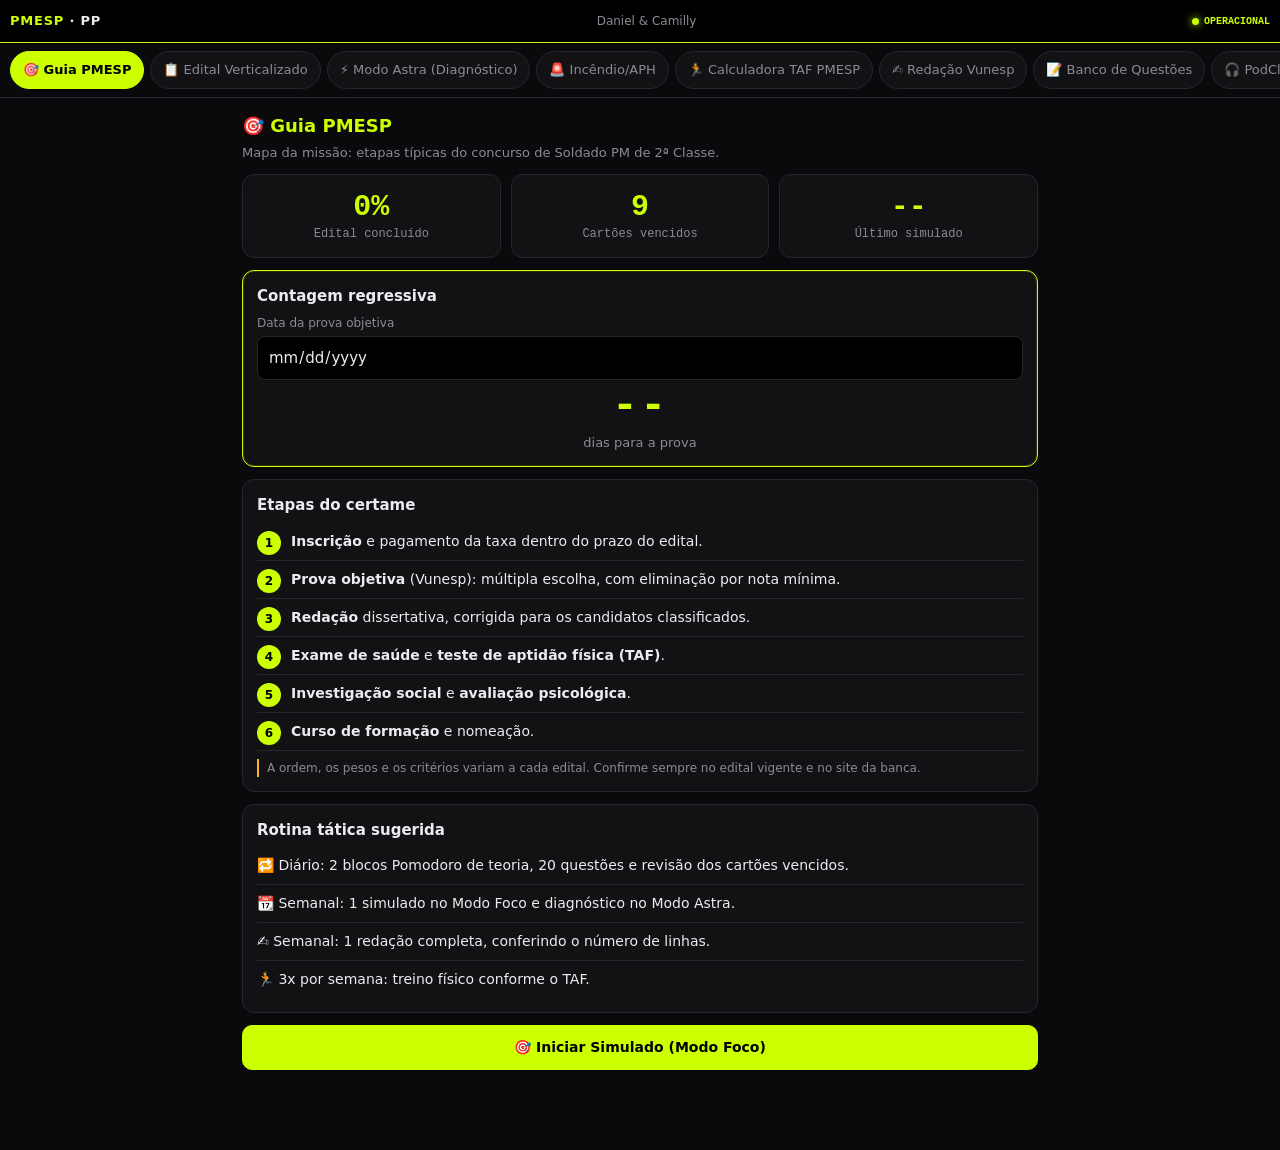
==== commit a83839a4: "Add files via upload" ====
--- a/index.html
+++ b/index.html
@@ -1,22 +1,1065 @@
-<!DOCTYPE html>
-<html lang="pt-BR">
-<head>
-  <meta charset="UTF-8">
-  <meta name="viewport" content="width=device-width, initial-scale=1.0">
-  <title>ASTRA — Preparatório PMESP</title>
-  <style>
-    @media print {
-      body * { visibility: hidden; }
-      #astra-app, #astra-app * { visibility: visible; }
-      #astra-app { position: absolute; left: 0; top: 0; width: 100%; }
-      .no-print { display: none !important; }
-    }
-  </style>
-</head>
-<body style="background-color: #0e1117; color: #eee; margin: 0; font-family: system-ui, -apple-system, sans-serif;">
-
-  <div id="astra-app"></div>
-
-  <script src="app.js"></script>
-</body>
-</html>+<!DOCTYPE html>
+<html lang="pt-BR">
+<head>
+<meta charset="UTF-8">
+<meta name="viewport" content="width=device-width, initial-scale=1, viewport-fit=cover">
+<meta name="theme-color" content="#000000">
+<title>PMESP &amp; Prova Paulista | Daniel &amp; Camilly</title>
+<style>
+:root{
+  --bg:#0a0a0c; --oled:#000000; --surface:#121215; --surface2:#1a1a1f; --line:#26262d;
+  --neon:#CCFF00; --neon-dim:rgba(204,255,0,.14); --text:#ececf0; --muted:#8b8b96;
+  --ok:#3ddc84; --bad:#ff4d4d; --warn:#ffb020;
+  --mono:ui-monospace,SFMono-Regular,Menlo,Consolas,monospace;
+}
+*{box-sizing:border-box;margin:0;padding:0;-webkit-tap-highlight-color:transparent}
+html,body{background:var(--bg);color:var(--text);font-family:system-ui,-apple-system,"Segoe UI",Roboto,sans-serif;font-size:15px;line-height:1.5}
+body{padding-bottom:env(safe-area-inset-bottom,0)}
+body.focus,body.modal-open{overflow:hidden}
+button{font:inherit;color:inherit;cursor:pointer;border:none;background:none}
+input,select,textarea{font:inherit;color:var(--text);background:var(--oled);border:1px solid var(--line);border-radius:8px;padding:9px 10px;width:100%}
+input:focus,select:focus,textarea:focus,button:focus-visible{outline:2px solid var(--neon);outline-offset:1px}
+textarea{resize:vertical}
+
+/* ===== HEADER ULTRA COMPACTO (42px, linha única) ===== */
+header{position:sticky;top:0;z-index:50;height:42px;box-sizing:content-box;padding:env(safe-area-inset-top,0) 10px 0;display:flex;align-items:center;justify-content:space-between;gap:8px;background:var(--oled);border-bottom:1px solid var(--neon);white-space:nowrap;overflow:hidden}
+.brand{font-weight:800;letter-spacing:.06em;font-size:13px;color:var(--neon);flex:0 0 auto}
+.brand span{color:var(--text);font-weight:600}
+#studentName{font-size:12px;color:var(--muted);overflow:hidden;text-overflow:ellipsis;flex:1 1 auto;text-align:center;padding:4px}
+.status{font-family:var(--mono);font-size:10px;font-weight:700;color:var(--neon);display:flex;align-items:center;gap:5px;flex:0 0 auto}
+.dot{width:7px;height:7px;border-radius:50%;background:var(--neon);box-shadow:0 0 8px var(--neon);animation:pulse 1.6s infinite}
+@keyframes pulse{50%{opacity:.35}}
+
+/* ===== ABAS ROLÁVEIS ===== */
+nav{position:sticky;top:calc(42px + env(safe-area-inset-top,0px));z-index:40;background:var(--bg);border-bottom:1px solid var(--line);display:flex;gap:6px;overflow-x:auto;padding:8px 10px;scrollbar-width:none;-webkit-overflow-scrolling:touch}
+nav::-webkit-scrollbar{display:none}
+nav button{flex:0 0 auto;padding:8px 12px;border-radius:999px;background:var(--surface);border:1px solid var(--line);font-size:13px;color:var(--muted);white-space:nowrap}
+nav button.active{background:var(--neon);color:#000;font-weight:700;border-color:var(--neon)}
+
+main{max-width:820px;margin:0 auto;padding:14px 12px 80px}
+section.tab{display:none}
+section.tab.active{display:block}
+h2{font-size:18px;margin-bottom:4px;color:var(--neon)}
+h3{font-size:15px;margin-bottom:6px}
+.sub{color:var(--muted);font-size:13px;margin-bottom:12px}
+.card{background:var(--surface);border:1px solid var(--line);border-radius:12px;padding:14px;margin-bottom:12px}
+.card.neon{border-color:var(--neon);box-shadow:0 0 0 1px var(--neon-dim) inset}
+.card.ok{border-color:var(--ok)}
+.card.bad{border-color:var(--bad)}
+.row{display:flex;gap:8px;flex-wrap:wrap}
+.row>*{flex:1 1 140px}
+.btn{padding:11px 14px;border-radius:10px;background:var(--surface2);border:1px solid var(--line);font-weight:600;font-size:14px;text-align:center}
+.btn.primary{background:var(--neon);color:#000;border-color:var(--neon);font-weight:800}
+.btn.danger{border-color:var(--bad);color:var(--bad)}
+.btn.sel{background:var(--neon-dim);border-color:var(--neon);color:var(--neon)}
+.btn.sm{padding:6px 10px;font-size:12px}
+.btn[disabled]{opacity:.4;cursor:not-allowed}
+.btn:active{transform:scale(.98)}
+.full{width:100%}
+label{font-size:12px;color:var(--muted);display:block;margin-bottom:4px}
+.tag{display:inline-block;font-size:11px;font-family:var(--mono);padding:2px 8px;border-radius:999px;border:1px solid var(--neon);color:var(--neon);margin-right:4px}
+.note{font-size:12px;color:var(--muted);border-left:2px solid var(--warn);padding-left:8px;margin-top:8px}
+.counter{font-family:var(--mono);font-size:12px;color:var(--muted)}
+ul.clean{list-style:none}
+ul.clean li{padding:8px 0;border-bottom:1px solid var(--line);font-size:14px}
+ul.clean li:last-child{border:none}
+.bar{height:8px;background:var(--oled);border-radius:999px;overflow:hidden;border:1px solid var(--line)}
+.bar i{display:block;height:100%;background:var(--neon);width:0;transition:width .3s}
+.steps{counter-reset:s;list-style:none}
+.steps li{counter-increment:s;padding:8px 0 8px 34px;position:relative;border-bottom:1px solid var(--line);font-size:14px}
+.steps li::before{content:counter(s);position:absolute;left:0;top:8px;width:24px;height:24px;border-radius:50%;background:var(--neon);color:#000;font-weight:800;font-size:12px;display:grid;place-items:center}
+details{background:var(--surface);border:1px solid var(--line);border-radius:12px;margin-bottom:8px;padding:0 14px}
+summary{padding:12px 0;font-weight:600;cursor:pointer;list-style:none}
+summary::-webkit-details-marker{display:none}
+summary::after{content:"+";float:right;color:var(--neon)}
+details[open] summary::after{content:"–"}
+details .in{padding-bottom:12px;font-size:14px;color:#cfcfd6}
+.big{font-family:var(--mono);font-size:44px;font-weight:800;color:var(--neon);text-align:center;letter-spacing:.04em;line-height:1.2}
+.chk{display:flex;gap:10px;align-items:flex-start;color:var(--text);font-size:14px;margin:0;cursor:pointer}
+.chk input{width:auto;margin-top:3px;accent-color:var(--neon)}
+.kpi{display:grid;grid-template-columns:repeat(auto-fit,minmax(120px,1fr));gap:10px;margin-bottom:12px}
+.kpi .card{margin:0;text-align:center}
+.kpi .n{font-family:var(--mono);font-size:30px;font-weight:800;color:var(--neon);line-height:1.2}
+.pill{display:inline-block;padding:4px 10px;border-radius:999px;font-size:12px;margin:3px 3px 0 0;font-weight:600}
+.pill.g{background:rgba(61,220,132,.12);color:var(--ok);border:1px solid var(--ok)}
+.pill.r{background:rgba(255,77,77,.1);color:var(--bad);border:1px solid var(--bad)}
+.pill.y{background:rgba(255,176,32,.1);color:var(--warn);border:1px solid var(--warn)}
+.hidden{display:none!important}
+
+/* ===== QUESTÕES ===== */
+.q{background:var(--surface);border:1px solid var(--line);border-radius:12px;padding:14px;margin-bottom:12px}
+.q .meta{font-size:11px;font-family:var(--mono);color:var(--neon);margin-bottom:6px}
+.q p.t{font-weight:600;margin-bottom:10px}
+.opt{display:flex;gap:10px;align-items:flex-start;width:100%;text-align:left;padding:11px;border:1px solid var(--line);border-radius:8px;margin-bottom:6px;font-size:14px;background:var(--oled);color:var(--text)}
+.opt.ok{border-color:var(--ok);background:rgba(61,220,132,.08)}
+.opt.bad{border-color:var(--bad);background:rgba(255,77,77,.08)}
+.opt.picked{border-color:var(--neon);background:var(--neon-dim)}
+.expl{font-size:13px;color:var(--muted);margin-top:8px;display:none}
+.expl.show{display:block}
+
+/* ===== FLASHCARD ===== */
+.fcard{min-height:200px;border:1px solid var(--neon);border-radius:14px;background:var(--surface);padding:18px;display:flex;flex-direction:column;align-items:center;justify-content:center;text-align:center;gap:10px;margin-bottom:12px}
+.fcard .face{font-weight:600;font-size:16px}
+.fcard .ans{color:var(--text);font-size:15px;border-top:1px dashed var(--line);padding-top:10px;font-weight:400}
+.grades{display:grid;grid-template-columns:repeat(4,1fr);gap:6px}
+.grades .btn{padding:9px 4px;font-size:12px}
+.grades small{display:block;font-family:var(--mono);font-size:10px;color:var(--muted);font-weight:400}
+
+/* ===== REDAÇÃO ===== */
+#redGutter{display:flex;flex-wrap:wrap;gap:3px;margin:8px 0}
+#redGutter span{width:24px;height:20px;border-radius:4px;border:1px solid var(--line);font-family:var(--mono);font-size:10px;display:grid;place-items:center;color:var(--muted)}
+#redGutter span.used{background:var(--neon-dim);border-color:var(--neon);color:var(--neon)}
+#redGutter span.min{border-style:dashed}
+#redAviso{font-size:13px;padding:8px 10px;border-radius:8px;margin-top:8px;display:none}
+#redAviso.show{display:block}
+#redAviso.al-bad{background:rgba(255,77,77,.1);border:1px solid var(--bad);color:var(--bad)}
+#redAviso.al-warn{background:rgba(255,176,32,.1);border:1px solid var(--warn);color:var(--warn)}
+#redAviso.al-ok{background:rgba(61,220,132,.1);border:1px solid var(--ok);color:var(--ok)}
+
+/* ===== EVOLUÇÃO (ASTRA) ===== */
+.evo{display:flex;align-items:flex-end;gap:6px;height:90px;margin-top:8px}
+.evo div{flex:1;background:var(--neon);border-radius:4px 4px 0 0;min-height:4px;position:relative}
+.evo div span{position:absolute;top:-16px;left:0;right:0;text-align:center;font-family:var(--mono);font-size:10px;color:var(--muted)}
+
+/* ===== MODAIS ===== */
+.modal{position:fixed;inset:0;z-index:1000;background:var(--oled);display:none;flex-direction:column;overflow:hidden}
+.modal.open{display:flex}
+.modal .mhead{flex:0 0 auto;display:flex;align-items:center;justify-content:space-between;gap:8px;padding:10px 12px;padding-top:calc(10px + env(safe-area-inset-top,0px));border-bottom:1px solid var(--neon)}
+.modal .mbody{flex:1 1 auto;overflow-y:auto;padding:14px 12px calc(40px + env(safe-area-inset-bottom,0px));max-width:820px;width:100%;margin:0 auto;-webkit-overflow-scrolling:touch}
+.timer{font-family:var(--mono);font-size:28px;font-weight:800;color:var(--neon)}
+.timer.low{color:var(--bad);animation:pulse 1s infinite}
+body.focus header,body.focus nav,body.focus main,body.focus #pomoFloat{display:none!important}
+.palette{display:grid;grid-template-columns:repeat(auto-fill,minmax(38px,1fr));gap:6px;margin:12px 0}
+.palette button{height:38px;border-radius:8px;border:1px solid var(--line);background:var(--surface);font-family:var(--mono);font-size:13px;position:relative}
+.palette button.ans{background:var(--neon-dim);border-color:var(--neon);color:var(--neon)}
+.palette button.cur{background:var(--neon);color:#000;border-color:var(--neon);font-weight:800}
+.palette button.mk::after{content:"";position:absolute;top:3px;right:3px;width:7px;height:7px;border-radius:50%;background:var(--warn)}
+#dlg{position:fixed;inset:0;z-index:1500;background:rgba(0,0,0,.85);display:none;align-items:center;justify-content:center;padding:16px}
+#dlg.open{display:flex}
+#dlg .box{background:var(--surface);border:1px solid var(--neon);border-radius:14px;padding:16px;width:100%;max-width:420px}
+#pomoFloat{position:fixed;right:12px;bottom:calc(14px + env(safe-area-inset-bottom,0px));z-index:45;background:var(--oled);border:1px solid var(--neon);color:var(--neon);font-family:var(--mono);font-weight:800;padding:8px 14px;border-radius:999px;display:none;box-shadow:0 0 14px rgba(204,255,0,.25)}
+#pomoFloat.show{display:block}
+#toast{position:fixed;left:50%;bottom:calc(24px + env(safe-area-inset-bottom,0px));transform:translateX(-50%);z-index:3000;background:var(--neon);color:#000;font-weight:700;font-size:13px;padding:10px 16px;border-radius:10px;opacity:0;pointer-events:none;transition:opacity .2s;max-width:90vw;text-align:center}
+#toast.show{opacity:1}
+@media (prefers-reduced-motion:reduce){*{animation:none!important;transition:none!important}}
+</style>
+</head>
+<body>
+
+<header>
+  <div class="brand">PMESP<span> · PP</span></div>
+  <button id="studentName" data-act="cadastro" title="Editar nome do aluno"></button>
+  <div class="status"><i class="dot"></i>OPERACIONAL</div>
+</header>
+
+<nav id="tabs" aria-label="Navegação principal">
+  <button class="active" data-tab="guia">🎯 Guia PMESP</button>
+  <button data-tab="edital">📋 Edital Verticalizado</button>
+  <button data-tab="astra">⚡ Modo Astra (Diagnóstico)</button>
+  <button data-tab="aph">🚨 Incêndio/APH</button>
+  <button data-tab="taf">🏃 Calculadora TAF PMESP</button>
+  <button data-tab="redacao">✍️ Redação Vunesp</button>
+  <button data-tab="banco">📝 Banco de Questões</button>
+  <button data-tab="pod">🎧 PodClass</button>
+  <button data-tab="flash">🃏 Flashcards Anki</button>
+  <button data-tab="pomo">⏱️ Pomodoro &amp; Notas</button>
+</nav>
+
+<main>
+
+<!-- ===== 1. GUIA ===== -->
+<section class="tab active" id="guia">
+  <h2>🎯 Guia PMESP</h2>
+  <p class="sub">Mapa da missão: etapas típicas do concurso de Soldado PM de 2ª Classe.</p>
+  <div class="kpi">
+    <div class="card"><div class="n" id="gEdital">0%</div><div class="counter">Edital concluído</div></div>
+    <div class="card"><div class="n" id="gDue">0</div><div class="counter">Cartões vencidos</div></div>
+    <div class="card"><div class="n" id="gLast">--</div><div class="counter">Último simulado</div></div>
+  </div>
+  <div class="card neon">
+    <h3>Contagem regressiva</h3>
+    <label for="examDate">Data da prova objetiva</label>
+    <input type="date" id="examDate">
+    <div class="big" id="countdown">--</div>
+    <p class="sub" style="text-align:center;margin:0">dias para a prova</p>
+  </div>
+  <div class="card">
+    <h3>Etapas do certame</h3>
+    <ol class="steps">
+      <li><b>Inscrição</b> e pagamento da taxa dentro do prazo do edital.</li>
+      <li><b>Prova objetiva</b> (Vunesp): múltipla escolha, com eliminação por nota mínima.</li>
+      <li><b>Redação</b> dissertativa, corrigida para os candidatos classificados.</li>
+      <li><b>Exame de saúde</b> e <b>teste de aptidão física (TAF)</b>.</li>
+      <li><b>Investigação social</b> e <b>avaliação psicológica</b>.</li>
+      <li><b>Curso de formação</b> e nomeação.</li>
+    </ol>
+    <p class="note">A ordem, os pesos e os critérios variam a cada edital. Confirme sempre no edital vigente e no site da banca.</p>
+  </div>
+  <div class="card">
+    <h3>Rotina tática sugerida</h3>
+    <ul class="clean">
+      <li>🔁 Diário: 2 blocos Pomodoro de teoria, 20 questões e revisão dos cartões vencidos.</li>
+      <li>📆 Semanal: 1 simulado no Modo Foco e diagnóstico no Modo Astra.</li>
+      <li>✍️ Semanal: 1 redação completa, conferindo o número de linhas.</li>
+      <li>🏃 3x por semana: treino físico conforme o TAF.</li>
+    </ul>
+  </div>
+  <button class="btn primary full" data-act="openFocus">🎯 Iniciar Simulado (Modo Foco)</button>
+</section>
+
+<!-- ===== 2. EDITAL ===== -->
+<section class="tab" id="edital">
+  <h2>📋 Edital Verticalizado</h2>
+  <p class="sub">Marque os tópicos concluídos. O progresso fica salvo neste aparelho.</p>
+  <div class="card neon">
+    <div style="display:flex;justify-content:space-between"><b>Progresso geral</b><span class="counter" id="edPct">0%</span></div>
+    <div class="bar" style="margin-top:8px"><i id="edBar"></i></div>
+  </div>
+  <div id="edList"></div>
+  <p class="note">Estrutura baseada nas matérias comuns ao concurso. Complemente com os tópicos do edital vigente.</p>
+</section>
+
+<!-- ===== 3. ASTRA ===== -->
+<section class="tab" id="astra">
+  <h2>⚡ Modo Astra (Diagnóstico)</h2>
+  <p class="sub">Análise tática pós-simulado: pontos fortes, pontos fracos e Plano de Redenção.</p>
+  <div id="astraSummary" class="card"></div>
+  <div class="row">
+    <button class="btn primary" data-act="openFocus">🎯 Novo Simulado</button>
+    <button class="btn" data-act="astraLast">📊 Abrir último diagnóstico</button>
+  </div>
+  <div class="card" style="margin-top:12px">
+    <h3>Evolução (últimos simulados)</h3>
+    <div id="astraEvo"></div>
+  </div>
+  <div class="card">
+    <h3>Histórico</h3>
+    <ul class="clean" id="astraHist"></ul>
+  </div>
+</section>
+
+<!-- ===== 4. APH ===== -->
+<section class="tab" id="aph">
+  <h2>🚨 Incêndio / APH</h2>
+  <p class="sub">Resumos de revisão rápida. Estudo teórico não substitui treinamento prático.</p>
+  <details open><summary>🩺 Avaliação primária: XABCDE</summary><div class="in"><ul class="clean">
+    <li><b>X</b> – Hemorragia exsanguinante: controlar com compressão direta ou torniquete.</li>
+    <li><b>A</b> – Vias aéreas com proteção da coluna cervical.</li>
+    <li><b>B</b> – Respiração e ventilação.</li>
+    <li><b>C</b> – Circulação e controle de sangramentos.</li>
+    <li><b>D</b> – Disfunção neurológica (nível de consciência, pupilas).</li>
+    <li><b>E</b> – Exposição e controle da hipotermia.</li>
+  </ul></div></details>
+  <details><summary>❤️ RCP em adultos</summary><div class="in"><ul class="clean">
+    <li>Verifique a segurança da cena, a responsividade e a respiração.</li>
+    <li>Acione o serviço de emergência e peça o DEA.</li>
+    <li>Compressões: 100 a 120 por minuto, 5 a 6 cm de profundidade, com retorno total do tórax.</li>
+    <li>Relação 30 compressões : 2 ventilações, quando houver ventilação.</li>
+    <li>Use o DEA assim que disponível e siga as instruções do aparelho.</li>
+  </ul></div></details>
+  <details><summary>🔥 Classes de incêndio</summary><div class="in"><ul class="clean">
+    <li><b>Classe A</b> – sólidos comuns (madeira, papel, tecido).</li>
+    <li><b>Classe B</b> – líquidos inflamáveis e gases.</li>
+    <li><b>Classe C</b> – equipamentos elétricos energizados.</li>
+    <li><b>Classe D</b> – metais combustíveis (magnésio, sódio).</li>
+    <li><b>Classe K</b> – óleos e gorduras de cozinha.</li>
+  </ul></div></details>
+  <details><summary>🧯 Triângulo e tetraedro do fogo</summary><div class="in">
+    <p>O triângulo tem <b>combustível, comburente e calor</b>. O tetraedro acrescenta a <b>reação em cadeia</b>. Métodos de extinção: <b>retirada do material, abafamento, resfriamento e quebra da reação em cadeia</b>.</p>
+  </div></details>
+  <details><summary>⚠️ Queimaduras</summary><div class="in"><ul class="clean">
+    <li>Interrompa a causa e resfrie a área com água corrente em temperatura ambiente.</li>
+    <li>Retire anéis e roupas não aderidas e cubra com pano limpo e seco.</li>
+    <li>Não estoure bolhas e não aplique pomadas, pasta de dente ou gelo.</li>
+  </ul></div></details>
+</section>
+
+<!-- ===== 5. TAF ===== -->
+<section class="tab" id="taf">
+  <h2>🏃 Calculadora TAF PMESP</h2>
+  <p class="sub">Escolha o perfil, informe os índices mínimos do edital e compare com o seu desempenho.</p>
+  <div class="row" style="margin-bottom:12px">
+    <button class="btn" id="tafM" data-act="tafPerfil" data-arg="masc">Masculino</button>
+    <button class="btn" id="tafF" data-act="tafPerfil" data-arg="fem">Feminino</button>
+  </div>
+  <div class="card">
+    <h3>1. Índices mínimos (editáveis)</h3>
+    <div class="row" id="tafMin"></div>
+    <p class="note">Valores ilustrativos. Cada edital define índices por sexo e faixa etária. Substitua pelos números oficiais.</p>
+  </div>
+  <div class="card neon">
+    <h3>2. Seu desempenho</h3>
+    <div class="row" id="tafVal"></div>
+    <div id="tafOut" style="margin-top:12px"></div>
+    <button class="btn full" style="margin-top:8px" data-act="tafReset">Limpar meu desempenho</button>
+  </div>
+</section>
+
+<!-- ===== 6. REDAÇÃO ===== -->
+<section class="tab" id="redacao">
+  <h2>✍️ Redação Vunesp</h2>
+  <p class="sub">Escreva e acompanhe a extensão em linhas de folha manuscrita. Confira o limite exigido no edital.</p>
+  <div class="card">
+    <label for="tema">Tema para treino</label>
+    <select id="tema"></select>
+    <label for="redTxt" style="margin-top:10px">Seu texto</label>
+    <textarea id="redTxt" rows="14" placeholder="Escreva sua dissertação-argumentativa aqui..."></textarea>
+    <div id="redInfo" class="counter" style="margin-top:8px"></div>
+    <div class="bar" style="margin-top:6px"><i id="redBar"></i></div>
+    <div id="redGutter"></div>
+    <div id="redAviso"></div>
+    <button class="btn full" style="margin-top:10px" data-act="redLimpar">Limpar texto</button>
+  </div>
+  <details>
+    <summary>⚙️ Ajustes da folha</summary>
+    <div class="in">
+      <div class="row">
+        <div><label for="cfgMin">Mínimo de linhas</label><input type="number" id="cfgMin" min="1"></div>
+        <div><label for="cfgMax">Máximo de linhas</label><input type="number" id="cfgMax" min="1"></div>
+        <div><label for="cfgCpl">Caracteres por linha</label><input type="number" id="cfgCpl" min="20"></div>
+      </div>
+      <p class="note">Valores padrão de 20 a 30 linhas e 80 caracteres por linha. Ajuste conforme o edital e a sua letra.</p>
+    </div>
+  </details>
+  <div class="card">
+    <h3>Checklist de correção</h3>
+    <ul class="clean">
+      <li><label class="chk"><input type="checkbox"> Tema e tipo textual: dissertação-argumentativa.</label></li>
+      <li><label class="chk"><input type="checkbox"> Coerência e coesão: conectivos e progressão de ideias.</label></li>
+      <li><label class="chk"><input type="checkbox"> Norma-padrão: ortografia, pontuação e concordância.</label></li>
+      <li><label class="chk"><input type="checkbox"> Estrutura: introdução, desenvolvimento e conclusão.</label></li>
+      <li><label class="chk"><input type="checkbox"> Letra legível e respeito ao limite de linhas.</label></li>
+    </ul>
+  </div>
+</section>
+
+<!-- ===== 7. BANCO ===== -->
+<section class="tab" id="banco">
+  <h2>📝 Banco de Questões</h2>
+  <p class="sub">Responda e veja o gabarito comentado na hora.</p>
+  <div class="card">
+    <label for="filtroMat">Filtrar por matéria</label>
+    <select id="filtroMat"></select>
+  </div>
+  <div id="bancoList"></div>
+</section>
+
+<!-- ===== 8. PODCLASS ===== -->
+<section class="tab" id="pod">
+  <h2>🎧 PodClass</h2>
+  <p class="sub">Mini-aulas em áudio com a voz do seu aparelho. Ideal para revisar no trajeto.</p>
+  <div class="card">
+    <label for="podRate">Velocidade</label>
+    <select id="podRate">
+      <option value="0.85">Lenta (0,85x)</option>
+      <option value="1" selected>Normal (1x)</option>
+      <option value="1.2">Rápida (1,2x)</option>
+      <option value="1.5">Muito rápida (1,5x)</option>
+    </select>
+  </div>
+  <div id="podList"></div>
+  <div class="row">
+    <button class="btn" data-act="podPause">⏯ Pausar / Continuar</button>
+    <button class="btn danger" data-act="podStop">⏹ Parar áudio</button>
+  </div>
+  <p class="note" id="podNote" style="display:none"></p>
+</section>
+
+<!-- ===== 9. FLASHCARDS ===== -->
+<section class="tab" id="flash">
+  <h2>🃏 Flashcards Anki</h2>
+  <p class="sub">Repetição espaçada. Os erros dos simulados entram automaticamente no Caderno de Erros.</p>
+  <div id="fcArea"></div>
+</section>
+
+<!-- ===== 10. POMODORO ===== -->
+<section class="tab" id="pomo">
+  <h2>⏱️ Pomodoro &amp; Notas</h2>
+  <div class="card neon">
+    <div class="big" id="pomoTime">25:00</div>
+    <p class="sub" style="text-align:center" id="pomoMode">Foco</p>
+    <div class="row">
+      <button class="btn primary" id="pomoBtn" data-act="pomoToggle">▶ Iniciar</button>
+      <button class="btn" data-act="pomoReset">↺ Zerar</button>
+    </div>
+    <div class="row" style="margin-top:8px">
+      <button class="btn" data-act="pomoSet" data-arg="25:Foco">Foco 25</button>
+      <button class="btn" data-act="pomoSet" data-arg="5:Pausa curta">Pausa 5</button>
+      <button class="btn" data-act="pomoSet" data-arg="15:Pausa longa">Pausa 15</button>
+    </div>
+    <p class="counter" style="text-align:center;margin-top:10px">Ciclos de foco concluídos hoje: <b id="pomoCount">0</b></p>
+  </div>
+  <div class="card">
+    <h3>📓 Bloco de Notas</h3>
+    <textarea id="notes" rows="10" placeholder="Anote macetes, erros recorrentes e dúvidas..."></textarea>
+    <p class="counter" style="margin-top:6px">Salvo automaticamente neste aparelho.</p>
+  </div>
+</section>
+
+</main>
+
+<button id="pomoFloat" data-tab="pomo" aria-label="Voltar ao Pomodoro">25:00</button>
+
+<!-- ===== MODAL: MODO FOCO ===== -->
+<div class="modal" id="focusModal" role="dialog" aria-modal="true" aria-label="Modo Foco">
+  <div class="mhead">
+    <div class="timer" id="fTimer">45:00</div>
+    <button class="btn danger" data-act="exitFocus">❌ Sair do Modo Foco</button>
+  </div>
+  <div class="mbody" id="fBody">
+    <div id="fSetup">
+      <h2>Simulado</h2>
+      <p class="sub">Escolha o bloco e o tempo. Ao iniciar, todo o restante do site fica oculto.</p>
+      <div class="card">
+        <h3>Bloco</h3>
+        <div class="row">
+          <button class="btn" id="bVun" data-act="pickSim" data-arg="vunesp">📘 Vunesp (PMESP)</button>
+          <button class="btn" id="bPP" data-act="pickSim" data-arg="paulista">📗 Prova Paulista</button>
+        </div>
+      </div>
+      <div class="card">
+        <h3>Tempo</h3>
+        <div class="row">
+          <button class="btn" data-min="25" data-act="pickTime" data-arg="25">[25 Min]</button>
+          <button class="btn" data-min="45" data-act="pickTime" data-arg="45">[45 Min]</button>
+          <button class="btn" data-min="50" data-act="pickTime" data-arg="50">[50 Min]</button>
+        </div>
+      </div>
+      <button class="btn primary full" data-act="startSim">▶ Iniciar Simulado</button>
+    </div>
+    <div id="fExam" class="hidden"></div>
+  </div>
+</div>
+
+<!-- ===== MODAL: MODO ASTRA ===== -->
+<div class="modal" id="astraModal" role="dialog" aria-modal="true" aria-label="Modo Astra">
+  <div class="mhead">
+    <b style="color:var(--neon)">⚡ MODO ASTRA · Diagnóstico Tático</b>
+    <button class="btn" data-act="closeAstra">Fechar</button>
+  </div>
+  <div class="mbody" id="astraBody"></div>
+</div>
+
+<div id="dlg"><div class="box" id="dlgBox"></div></div>
+<div id="toast" role="status"></div>
+
+<script>
+'use strict';
+/* =====================================================================
+   UTILIDADES
+   ===================================================================== */
+const $=(s,r=document)=>r.querySelector(s);
+const $$=(s,r=document)=>[...r.querySelectorAll(s)];
+const fmt=s=>String(Math.floor(s/60)).padStart(2,'0')+':'+String(s%60).padStart(2,'0');
+const esc=t=>String(t).replace(/[&<>"']/g,c=>({'&':'&amp;','<':'&lt;','>':'&gt;','"':'&quot;',"'":'&#39;'}[c]));
+const DAY=86400000, LET='ABCDE';
+const store={
+  get(k,d){try{const v=localStorage.getItem(k);return v===null?d:JSON.parse(v)}catch(e){return d}},
+  set(k,v){try{localStorage.setItem(k,JSON.stringify(v))}catch(e){}}
+};
+const KEY={nome:'pp_nome',prova:'pp_prova',edital:'pp_edital',hist:'pp_hist',cad:'pp_cad',taf:'pp_taf',
+  red:'pp_red',redCfg:'pp_redcfg',tema:'pp_tema',notes:'pp_notes',pomoDay:'pp_pomoday'};
+function toast(m){const t=$('#toast');t.textContent=m;t.classList.add('show');clearTimeout(toast.h);toast.h=setTimeout(()=>t.classList.remove('show'),2600)}
+function beep(){try{const A=window.AudioContext||window.webkitAudioContext,c=new A(),o=c.createOscillator(),g=c.createGain();o.connect(g);g.connect(c.destination);o.frequency.value=880;g.gain.value=.15;o.start();o.stop(c.currentTime+.35);setTimeout(()=>c.close(),700)}catch(e){}}
+function buzz(){try{navigator.vibrate&&navigator.vibrate([200,100,200])}catch(e){}}
+const nome=()=>store.get(KEY.nome,'Daniel & Camilly');
+function atualizarStatus(){$('#studentName').textContent=nome()}
+
+/* =====================================================================
+   NAVEGAÇÃO
+   ===================================================================== */
+let tabAtual='guia';
+function showTab(id){
+  tabAtual=id;
+  $$('#tabs button').forEach(b=>b.classList.toggle('active',b.dataset.tab===id));
+  $$('section.tab').forEach(s=>s.classList.toggle('active',s.id===id));
+  const b=$('#tabs button.active');if(b)b.scrollIntoView({inline:'center',block:'nearest'});
+  window.scrollTo(0,0);
+  if(id==='guia')renderGuia();
+  if(id==='astra')renderAstraTab();
+  if(id==='flash')renderCaderno();
+  updPomoFloat();
+}
+
+/* =====================================================================
+   BANCO DE QUESTÕES
+   ===================================================================== */
+const QUESTIONS=[
+ // ---------- VUNESP / PMESP ----------
+ {id:1,set:'vunesp',m:'Português',t:'Assinale a alternativa em que a concordância verbal está correta.',o:['Fazem dois anos que ele saiu.','Houveram muitos problemas na ocorrência.','Faz dois anos que ele saiu.','Existe muitos candidatos inscritos.'],a:2,e:'"Fazer" indicando tempo decorrido é impessoal e fica na 3ª pessoa do singular. "Haver" no sentido de existir também é impessoal, e "existir" concorda com o sujeito plural.'},
+ {id:2,set:'vunesp',m:'Português',t:'Assinale a alternativa correta quanto ao uso do sinal indicativo de crase.',o:['Fui à pé até a base.','Refiro-me àquela ocorrência.','Começou a estudar à partir de hoje.','Entregou o relatório à ele.'],a:1,e:'"a" (preposição exigida por "referir-se") + "aquela" (pronome demonstrativo) = "àquela". Não há crase antes de palavra masculina, de verbo ou de pronome pessoal.'},
+ {id:3,set:'vunesp',m:'Português',t:'Assinale a alternativa correta quanto à regência verbal.',o:['Aspirava o cargo de sargento.','Os candidatos assistiram à palestra.','O policial chegou na base cedo.','Prefiro mais estudar do que dormir.'],a:1,e:'"Assistir" no sentido de presenciar exige a preposição "a". "Aspirar" (desejar) pede "ao cargo", "chegar" pede "à base", e "preferir" não admite "mais... do que".'},
+ {id:4,set:'vunesp',m:'Português',t:'Assinale a alternativa em que a vírgula está empregada corretamente.',o:['O soldado, entregou o relatório.','Ontem, o soldado entregou o relatório.','O soldado entregou, o relatório ao capitão.','Os candidatos que estudam, passam.'],a:1,e:'O adjunto adverbial deslocado ("Ontem") pode ser isolado por vírgula. Nas demais, a vírgula separa termos que não podem ser separados (sujeito do verbo, verbo do objeto).'},
+ {id:5,set:'vunesp',m:'Português',t:'Segundo a Constituição, a segurança pública é dever do Estado, mas também direito e responsabilidade de todos. Depreende-se que:',o:['Apenas as polícias respondem pela segurança pública.','A sociedade não tem qualquer papel na segurança pública.','A segurança pública envolve o Estado e também a sociedade.','A segurança pública é responsabilidade exclusiva do cidadão.'],a:2,e:'O texto atribui o dever ao Estado e a responsabilidade a todos, ou seja, o Estado e a sociedade participam.'},
+ {id:6,set:'vunesp',m:'Matemática',t:'Uma viatura percorre 180 km em 2 horas e 30 minutos. Qual é a velocidade média?',o:['60 km/h','72 km/h','80 km/h','90 km/h'],a:1,e:'2h30 = 2,5 h. 180 ÷ 2,5 = 72 km/h.'},
+ {id:7,set:'vunesp',m:'Matemática',t:'Quanto é 20% de 350?',o:['60','65','70','75'],a:2,e:'20% = 0,20. 0,20 × 350 = 70.'},
+ {id:8,set:'vunesp',m:'Matemática',t:'Quatro policiais completam uma ronda em 6 horas. Mantido o ritmo, em quanto tempo seis policiais completam a mesma ronda?',o:['3 horas','4 horas','5 horas','9 horas'],a:1,e:'Grandezas inversamente proporcionais: 4 × 6 = 6 × x, logo x = 4 horas.'},
+ {id:9,set:'vunesp',m:'Matemática',t:'As notas de um candidato em quatro simulados foram 6, 7, 8 e 9. Qual é a média?',o:['7,0','7,5','8,0','7,8'],a:1,e:'(6 + 7 + 8 + 9) ÷ 4 = 30 ÷ 4 = 7,5.'},
+ {id:10,set:'vunesp',m:'Matemática',t:'Um capital de R$ 1.000,00 é aplicado a juros simples de 2% ao mês por 5 meses. Os juros obtidos são de:',o:['R$ 50,00','R$ 100,00','R$ 102,00','R$ 110,00'],a:1,e:'J = C · i · t = 1.000 × 0,02 × 5 = R$ 100,00.'},
+ {id:11,set:'vunesp',m:'Raciocínio Lógico',t:'A negação da proposição "Todo policial é corajoso" é:',o:['Nenhum policial é corajoso.','Algum policial não é corajoso.','Todo policial não é corajoso.','Algum policial é corajoso.'],a:1,e:'A negação de "Todo A é B" é "Existe A que não é B", isto é, "Algum policial não é corajoso".'},
+ {id:12,set:'vunesp',m:'Raciocínio Lógico',t:'Na sequência 2, 6, 18, 54, ..., qual é o próximo termo?',o:['108','126','162','216'],a:2,e:'Cada termo é o anterior multiplicado por 3. 54 × 3 = 162.'},
+ {id:13,set:'vunesp',m:'Raciocínio Lógico',t:'Considere verdadeiras as premissas "Se chove, então a rua fica molhada" e "A rua não está molhada". Logo, conclui-se que:',o:['Choveu.','Não choveu.','A rua secou.','Pode ter chovido ou não.'],a:1,e:'Pela contrapositiva (modus tollens): se a consequência é falsa, o antecedente também é falso. Logo, não choveu.'},
+ {id:14,set:'vunesp',m:'Raciocínio Lógico',t:'De quantas maneiras diferentes 3 policiais podem ser dispostos em uma fila?',o:['3','6','9','12'],a:1,e:'Permutação simples: 3! = 3 × 2 × 1 = 6.'},
+ {id:15,set:'vunesp',m:'Dir. Constitucional',t:'Segundo o art. 144 da CF/88, às polícias militares cabem:',o:['A polícia judiciária e a apuração de infrações penais.','A polícia ostensiva e a preservação da ordem pública.','A polícia marítima, aeroportuária e de fronteiras.','O patrulhamento ostensivo das rodovias federais.'],a:1,e:'§ 5º do art. 144: às polícias militares cabem a polícia ostensiva e a preservação da ordem pública.'},
+ {id:16,set:'vunesp',m:'Dir. Constitucional',t:'Pela CF/88, a casa é asilo inviolável. Sem consentimento do morador, ela pode ser adentrada a qualquer hora em caso de:',o:['Cumprimento de mandado judicial durante a noite.','Flagrante delito, desastre ou para prestar socorro.','Suspeita genérica de prática criminosa.','Ordem verbal de superior hierárquico.'],a:1,e:'Art. 5º, XI: flagrante delito, desastre ou prestar socorro a qualquer hora. Ordem judicial só durante o dia.'},
+ {id:17,set:'vunesp',m:'Dir. Constitucional',t:'Segundo o art. 5º da CF/88, entre as penas abaixo, uma é vedada. Assinale-a.',o:['Multa','Prestação social alternativa','De caráter perpétuo','Suspensão ou interdição de direitos'],a:2,e:'Art. 5º, XLVII: não haverá penas de caráter perpétuo. Multa, prestação social alternativa e suspensão de direitos estão entre as penas admitidas (art. 5º, XLVI).'},
+ {id:18,set:'vunesp',m:'Direitos Humanos',t:'A Declaração Universal dos Direitos Humanos foi proclamada pela ONU em:',o:['1945','1948','1966','1988'],a:1,e:'A DUDH foi adotada pela Assembleia Geral da ONU em 10 de dezembro de 1948.'},
+ {id:19,set:'vunesp',m:'Direitos Humanos',t:'São princípios que orientam o uso da força pelos agentes de segurança pública, EXCETO:',o:['Legalidade','Necessidade','Proporcionalidade','Conveniência'],a:3,e:'Os princípios são legalidade, necessidade e proporcionalidade. Conveniência não é critério para o uso da força.'},
+ {id:20,set:'vunesp',m:'Direito Penal',t:'Não é excludente de ilicitude prevista no Código Penal:',o:['Legítima defesa','Estado de necessidade','Embriaguez voluntária','Estrito cumprimento do dever legal'],a:2,e:'Art. 23 do CP: estado de necessidade, legítima defesa, estrito cumprimento do dever legal e exercício regular de direito. A embriaguez voluntária não exclui a ilicitude.'},
+ // ---------- PROVA PAULISTA ----------
+ {id:21,set:'paulista',m:'Português',t:'Qual palavra é sinônima de "efêmero"?',o:['Duradouro','Passageiro','Antigo','Raro'],a:1,e:'Efêmero é o que dura pouco, ou seja, passageiro.'},
+ {id:22,set:'paulista',m:'Português',t:'Em "Choveu muito ontem", a oração apresenta:',o:['Sujeito simples','Sujeito composto','Oração sem sujeito','Sujeito oculto'],a:2,e:'Verbos que indicam fenômenos da natureza são impessoais, e a oração fica sem sujeito.'},
+ {id:23,set:'paulista',m:'Português',t:'Qual das palavras é proparoxítona?',o:['Médico','Café','Você','Também'],a:0,e:'"Médico" tem a sílaba tônica na antepenúltima sílaba (mé-di-co).'},
+ {id:24,set:'paulista',m:'Português',t:'Qual é o plural correto de "cidadão"?',o:['Cidadões','Cidadãos','Cidadães','Cidadans'],a:1,e:'O plural de "cidadão" é "cidadãos".'},
+ {id:25,set:'paulista',m:'Português',t:'Assinale a alternativa que apresenta um substantivo coletivo.',o:['Multidão','Rapaz','Correr','Belo'],a:0,e:'Substantivo coletivo nomeia um conjunto de seres no singular. "Multidão" é um conjunto de pessoas.'},
+ {id:26,set:'paulista',m:'Português',t:'Assinale a palavra escrita corretamente.',o:['Excessão','Exceção','Exeção','Eceção'],a:1,e:'A grafia correta é "exceção".'},
+ {id:27,set:'paulista',m:'Matemática',t:'Quanto é 2/5 de 100?',o:['20','25','40','50'],a:2,e:'100 ÷ 5 = 20, e 20 × 2 = 40.'},
+ {id:28,set:'paulista',m:'Matemática',t:'Um retângulo mede 9 cm por 5 cm. Qual é a sua área?',o:['28 cm²','45 cm²','14 cm²','54 cm²'],a:1,e:'Área = base × altura = 9 × 5 = 45 cm².'},
+ {id:29,set:'paulista',m:'Matemática',t:'Resolva a equação 3x + 5 = 20.',o:['x = 3','x = 4','x = 5','x = 6'],a:2,e:'3x = 20 − 5 = 15, portanto x = 5.'},
+ {id:30,set:'paulista',m:'Matemática',t:'Qual é o perímetro de um quadrado de lado 7 cm?',o:['14 cm','21 cm','28 cm','49 cm'],a:2,e:'Perímetro = 4 × 7 = 28 cm.'},
+ {id:31,set:'paulista',m:'Matemática',t:'Um produto custa R$ 80,00 e recebe 25% de desconto. O novo preço é:',o:['R$ 55,00','R$ 60,00','R$ 65,00','R$ 75,00'],a:1,e:'Com 25% de desconto paga-se 75%: 0,75 × 80 = R$ 60,00.'},
+ {id:32,set:'paulista',m:'Matemática',t:'Qual é o valor de 3² + 4²?',o:['14','25','49','7'],a:1,e:'3² = 9 e 4² = 16. 9 + 16 = 25.'},
+ {id:33,set:'paulista',m:'Matemática',t:'Quanto é 1/2 + 1/4?',o:['2/6','3/4','1/6','2/4'],a:1,e:'1/2 = 2/4. 2/4 + 1/4 = 3/4.'},
+ {id:34,set:'paulista',m:'Matemática',t:'Qual é o MMC de 4 e 6?',o:['10','12','24','2'],a:1,e:'Múltiplos de 4: 4, 8, 12... Múltiplos de 6: 6, 12... O menor comum é 12.'}
+];
+
+function renderBanco(){
+  const sel=$('#filtroMat'),f=sel.value||'Todas';
+  if(!sel.options.length){
+    const mats=['Todas',...new Set(QUESTIONS.map(q=>q.m))];
+    sel.innerHTML=mats.map(m=>`<option>${esc(m)}</option>`).join('');
+  }
+  const cur=sel.value||'Todas';
+  $('#bancoList').innerHTML=QUESTIONS.filter(q=>cur==='Todas'||q.m===cur).map(q=>`
+    <div class="q" id="bq${q.id}">
+      <div class="meta">${q.set==='vunesp'?'VUNESP':'PROVA PAULISTA'} · ${esc(q.m)}</div>
+      <p class="t">${esc(q.t)}</p>
+      ${q.o.map((o,i)=>`<button class="opt" data-act="bancoResp" data-arg="${q.id}:${i}"><b>${LET[i]})</b><span>${esc(o)}</span></button>`).join('')}
+      <div class="expl">💡 ${esc(q.e)}</div>
+    </div>`).join('');
+}
+
+/* =====================================================================
+   EDITAL VERTICALIZADO
+   ===================================================================== */
+const EDITAL={
+ 'Língua Portuguesa':['Interpretação de texto','Tipologia e gêneros textuais','Ortografia e acentuação','Classes de palavras','Concordância verbal e nominal','Regência e crase','Pontuação','Coesão e coerência'],
+ 'Matemática':['Operações e problemas','Frações e decimais','Razão, proporção e regra de três','Porcentagem','Geometria plana','Equações do 1º e 2º graus','Estatística básica'],
+ 'Raciocínio Lógico':['Proposições e conectivos','Negação de proposições','Silogismos e diagramas','Sequências','Análise combinatória e probabilidade'],
+ 'Direito Constitucional':['Direitos e garantias fundamentais','Segurança pública (art. 144)','Administração pública','Organização do Estado'],
+ 'Direitos Humanos':['Declaração Universal dos Direitos Humanos','Tratados e convenções','Uso da força e abordagem policial','Direitos das minorias'],
+ 'Noções de Direito Penal':['Aplicação da lei penal','Crime: conceito e elementos','Excludentes de ilicitude','Crimes contra a pessoa e o patrimônio'],
+ 'Atualidades':['Segurança pública no Brasil','Meio ambiente','Tecnologia e sociedade','Política e economia']
+};
+function editalStats(){
+  const st=store.get(KEY.edital,{});let total=0,done=0;
+  Object.entries(EDITAL).forEach(([m,ts])=>ts.forEach(t=>{total++;if(st[m+'|'+t])done++}));
+  return {total,done,pct:total?Math.round(done/total*100):0};
+}
+function renderEdital(){
+  const st=store.get(KEY.edital,{});
+  $('#edList').innerHTML=Object.entries(EDITAL).map(([m,ts])=>`
+    <details data-mat="${esc(m)}"><summary>${esc(m)} <span class="counter" data-cnt></span></summary>
+    <div class="in"><ul class="clean">${ts.map(t=>`<li><label class="chk"><input type="checkbox" data-ed="${esc(m+'|'+t)}" ${st[m+'|'+t]?'checked':''}> ${esc(t)}</label></li>`).join('')}</ul></div></details>`).join('');
+  updEdital();
+}
+function updEdital(){
+  $$('#edList details').forEach(d=>{
+    const boxes=$$('input[data-ed]',d);
+    $('[data-cnt]',d).textContent=`(${boxes.filter(b=>b.checked).length}/${boxes.length})`;
+  });
+  const s=editalStats();$('#edPct').textContent=s.pct+'%';$('#edBar').style.width=s.pct+'%';
+}
+
+/* =====================================================================
+   GUIA
+   ===================================================================== */
+function updCount(){
+  const v=$('#examDate').value;store.set(KEY.prova,v);
+  if(!v){$('#countdown').textContent='--';return}
+  const hoje=new Date();hoje.setHours(0,0,0,0);
+  const d=Math.ceil((new Date(v+'T00:00:00')-hoje)/DAY);
+  $('#countdown').textContent=d>=0?d:'0';
+}
+function renderGuia(){
+  $('#gEdital').textContent=editalStats().pct+'%';
+  $('#gDue').textContent=carregarCad().filter(c=>c.due<=Date.now()).length;
+  const h=store.get(KEY.hist,[]);$('#gLast').textContent=h.length?h[0].pct+'%':'--';
+}
+
+/* =====================================================================
+   CADASTRO (nome do aluno)
+   ===================================================================== */
+function abrirDlg(html){$('#dlgBox').innerHTML=html;$('#dlg').classList.add('open')}
+function fecharDlg(){$('#dlg').classList.remove('open')}
+function cadastro(){
+  abrirDlg(`<h3 style="color:var(--neon)">Identificação do aluno</h3>
+    <p class="sub">O nome aparece no cabeçalho e nas mensagens do Modo Astra.</p>
+    <label for="inNome">Nome</label>
+    <input id="inNome" maxlength="40" value="${esc(nome())}">
+    <div class="row" style="margin-top:12px">
+      <button class="btn" data-act="fecharDlg">Cancelar</button>
+      <button class="btn primary" data-act="salvarCadastro">Salvar</button>
+    </div>`);
+  setTimeout(()=>{const i=$('#inNome');if(i)i.focus()},50);
+}
+function salvarCadastro(){
+  const v=$('#inNome').value.trim();
+  if(!v){toast('Digite um nome.');return}
+  store.set(KEY.nome,v);atualizarStatus();fecharDlg();toast('Identificação salva.');
+}
+
+/* =====================================================================
+   TAF POR PERFIL
+   ===================================================================== */
+const TAF_DEF={masc:{corr:2000,flex:20,abd:30},fem:{corr:1600,flex:15,abd:25}};
+const TAF_TESTS=[['corr','Corrida 12 min','m'],['flex','Flexão de braço','rep'],['abd','Abdominal 1 min','rep']];
+function tafState(){
+  const s=store.get(KEY.taf,null);
+  if(s&&s.min&&s.val)return s;
+  return {perfil:'masc',min:JSON.parse(JSON.stringify(TAF_DEF)),val:{masc:{},fem:{}}};
+}
+function renderTAF(){
+  const s=tafState(),p=s.perfil;
+  $('#tafM').classList.toggle('sel',p==='masc');$('#tafF').classList.toggle('sel',p==='fem');
+  $('#tafMin').innerHTML=TAF_TESTS.map(([id,n,u])=>`<div><label>${n} (${u})</label><input type="number" inputmode="numeric" min="0" data-taf-min="${id}" value="${s.min[p][id]??''}"></div>`).join('');
+  $('#tafVal').innerHTML=TAF_TESTS.map(([id,n,u])=>`<div><label>${n} (${u})</label><input type="number" inputmode="numeric" min="0" data-taf-val="${id}" value="${s.val[p][id]??''}" placeholder="seu resultado"></div>`).join('');
+  calcTAF();
+}
+function calcTAF(){
+  const s=tafState(),p=s.perfil;let html='',ok=true,any=false;
+  TAF_TESTS.forEach(([id,n,u])=>{
+    const min=parseFloat(s.min[p][id]),val=parseFloat(s.val[p][id]);
+    if(isNaN(val)||isNaN(min)||min<=0){html+=`<li><b>${n}</b>: <span class="counter">não informado</span></li>`;ok=false;return}
+    any=true;const pass=val>=min,pct=Math.round(val/min*100);if(!pass)ok=false;
+    html+=`<li><b>${n}</b>: ${val} ${u} / mínimo ${min} ${u} <span class="pill ${pass?'g':'r'}">${pass?'APTO':'INAPTO'} · ${pct}%</span>${pass?'':`<br><span class="counter">Faltam ${Math.ceil(min-val)} ${u}</span>`}</li>`;
+  });
+  const minC=parseFloat(s.min[p].corr);
+  let ritmo='';
+  if(minC>0){const sec=Math.round(720/(minC/1000));ritmo=`<p class="counter" style="margin-top:8px">Ritmo mínimo na corrida: ${Math.floor(sec/60)}:${String(sec%60).padStart(2,'0')} min/km.</p>`}
+  $('#tafOut').innerHTML=`<ul class="clean">${html}</ul>${ritmo}`+(any?`<div class="card ${ok?'ok':''}" style="margin:10px 0 0;${ok?'':'border-color:var(--warn)'}">${ok?'✅ Todos os mínimos atingidos. Mantenha a constância.':'⚠️ Há testes abaixo do mínimo ou em branco. Priorize-os nos próximos treinos.'}</div>`:'');
+}
+
+/* =====================================================================
+   REDAÇÃO COM MEDIDOR DE LINHAS
+   ===================================================================== */
+const TEMAS=['O papel da polícia militar na construção da cidadania','Segurança pública e participação da sociedade','Uso de tecnologia no policiamento e direitos individuais','Violência urbana: causas e caminhos de superação','Educação como instrumento de prevenção à criminalidade'];
+function redCfg(){const c=store.get(KEY.redCfg,{});return {min:+c.min||20,max:+c.max||30,cpl:+c.cpl||80}}
+function renderRedacao(){
+  const c=redCfg();
+  $('#tema').innerHTML=TEMAS.map(t=>`<option>${esc(t)}</option>`).join('');
+  const tm=store.get(KEY.tema,TEMAS[0]);if(TEMAS.includes(tm))$('#tema').value=tm;
+  $('#redTxt').value=store.get(KEY.red,'');
+  $('#cfgMin').value=c.min;$('#cfgMax').value=c.max;$('#cfgCpl').value=c.cpl;
+  atualizarRedacao();
+}
+function atualizarRedacao(){
+  const c=redCfg(),t=$('#redTxt').value;
+  const palavras=t.trim()?t.trim().split(/\s+/).length:0;
+  const linhas=t.split('\n').filter(x=>x.trim()).reduce((a,p)=>a+Math.max(1,Math.ceil(p.length/c.cpl)),0);
+  $('#redInfo').innerHTML=`Linhas estimadas: <b style="color:var(--neon)">${linhas}</b> (edital: ${c.min} a ${c.max}) · Palavras: <b>${palavras}</b> · Caracteres: <b>${t.length}</b>`;
+  $('#redBar').style.width=Math.min(100,Math.round(linhas/c.max*100))+'%';
+  const g=[];for(let i=1;i<=c.max;i++)g.push(`<span class="${i<=linhas?'used':''} ${i===c.min?'min':''}">${i}</span>`);
+  $('#redGutter').innerHTML=g.join('');
+  const av=$('#redAviso'),meta=Math.round((c.min+c.max)/2);
+  av.className='';
+  if(linhas===0){av.textContent='';return}
+  av.classList.add('show');
+  if(linhas<c.min){av.classList.add('al-bad');av.textContent=`🚨 Abaixo do mínimo de ${c.min} linhas. Texto insuficiente pode ser desclassificado ou zerado. Confirme a regra no edital.`}
+  else if(linhas>c.max){av.classList.add('al-warn');av.textContent=`⚠️ Acima do máximo de ${c.max} linhas. Enxugue o texto para caber na folha.`}
+  else if(linhas<meta){av.classList.add('al-warn');av.textContent=`⚠️ Dentro do mínimo, mas abaixo da meta sugerida (${meta} linhas). Desenvolva melhor os argumentos.`}
+  else{av.classList.add('al-ok');av.textContent=`✔ Extensão adequada (${linhas} linhas), dentro da faixa do edital.`}
+}
+
+/* =====================================================================
+   PODCLASS
+   ===================================================================== */
+const PODS=[
+ {t:'Artigo 144 da CF/88',m:'Direito Constitucional',x:'O artigo cento e quarenta e quatro da Constituição Federal trata da segurança pública, dever do Estado, direito e responsabilidade de todos. Às polícias militares cabem a polícia ostensiva e a preservação da ordem pública. À polícia civil cabe a polícia judiciária e a apuração de infrações penais.'},
+ {t:'Crase em dois minutos',m:'Português',x:'A crase é a fusão da preposição a com o artigo a, ou com os pronomes aquele, aquela e aquilo. Regra prática: troque a palavra feminina por uma masculina. Se surgir ao, use crase. Não se usa crase antes de verbos, de palavras masculinas e de pronomes pessoais.'},
+ {t:'XABCDE do trauma',m:'APH',x:'No atendimento pré-hospitalar, a avaliação primária segue o X A B C D E. X, hemorragia exsanguinante. A, vias aéreas com proteção da coluna cervical. B, respiração. C, circulação. D, disfunção neurológica. E, exposição e controle da hipotermia.'},
+ {t:'Negação de proposições',m:'Raciocínio Lógico',x:'Para negar Todo A é B, dizemos Algum A não é B. Para negar Algum A é B, dizemos Nenhum A é B. Na conjunção, trocamos E por OU e negamos cada parte. Na condicional, mantemos a primeira, trocamos o se então por E e negamos a segunda.'},
+ {t:'Uso da força',m:'Direitos Humanos',x:'O uso da força pelo agente de segurança deve respeitar os princípios da legalidade, da necessidade e da proporcionalidade. A força só é empregada quando outros meios não bastam, e em nível compatível com a ameaça enfrentada.'},
+ {t:'RCP: passo a passo',m:'APH',x:'Confirme a segurança da cena. Verifique se a vítima responde e respira. Acione ajuda e peça um desfibrilador. Comece as compressões no centro do tórax, de cem a cento e vinte por minuto, com cinco a seis centímetros de profundidade. Use o desfibrilador assim que possível.'}
+];
+function renderPods(){
+  $('#podList').innerHTML=PODS.map((p,i)=>`<div class="card"><span class="tag">${esc(p.m)}</span><h3 style="margin-top:6px">${esc(p.t)}</h3><p class="sub">${esc(p.x)}</p><button class="btn primary" data-act="podPlay" data-arg="${i}">🔊 Ouvir mini-aula</button></div>`).join('');
+  if(!('speechSynthesis' in window))podNote('Seu navegador não oferece leitura por voz. Use os textos como material de leitura.');
+}
+function podNote(t){const n=$('#podNote');n.textContent=t;n.style.display=t?'block':'none'}
+function podPlay(i){
+  if(!('speechSynthesis' in window))return;
+  speechSynthesis.cancel();
+  const u=new SpeechSynthesisUtterance(PODS[i].x);u.lang='pt-BR';u.rate=parseFloat($('#podRate').value)||1;
+  u.onend=()=>podNote('');
+  speechSynthesis.speak(u);podNote('Reproduzindo: '+PODS[i].t);
+}
+function podPause(){
+  if(!('speechSynthesis' in window))return;
+  if(speechSynthesis.paused)speechSynthesis.resume();else if(speechSynthesis.speaking)speechSynthesis.pause();
+}
+function podStop(){if('speechSynthesis' in window)speechSynthesis.cancel();podNote('')}
+
+/* =====================================================================
+   CADERNO DE ERROS + FLASHCARDS (repetição espaçada)
+   ===================================================================== */
+const BASE_CARDS=[
+ ['Qual a função das polícias militares no art. 144 da CF?','Polícia ostensiva e preservação da ordem pública.','Dir. Constitucional'],
+ ['O que significa o X no XABCDE?','Hemorragia exsanguinante (controle de sangramento grave).','APH'],
+ ['Qual a negação de "Todo policial é corajoso"?','Algum policial não é corajoso.','Raciocínio Lógico'],
+ ['Frequência de compressões na RCP do adulto?','100 a 120 por minuto, com 5 a 6 cm de profundidade.','APH'],
+ ['Fogo de Classe B envolve...','Líquidos inflamáveis e gases.','Incêndio'],
+ ['Elementos do tetraedro do fogo?','Combustível, comburente, calor e reação em cadeia.','Incêndio'],
+ ['Ano da Declaração Universal dos Direitos Humanos?','1948 (ONU).','Direitos Humanos'],
+ ['Verbo "fazer" indicando tempo decorrido:','Impessoal, na 3ª pessoa do singular: "Faz dois anos".','Português'],
+ ['Princípios do uso da força?','Legalidade, necessidade e proporcionalidade.','Direitos Humanos']
+];
+const carregarCad=()=>store.get(KEY.cad,[]);
+const salvarCad=c=>store.set(KEY.cad,c);
+const novoCard=(id,tipo,m,q,a)=>({id,tipo,m,q,a,ef:2.5,int:0,reps:0,due:0});
+function seedCards(){
+  if(store.get(KEY.cad,null)!==null)return;
+  salvarCad(BASE_CARDS.map((c,i)=>novoCard('b'+i,'base',c[2],c[0],c[1])));
+}
+function calcAgenda(c,nota){
+  let ef=c.ef,int=c.int,reps=c.reps,ms;
+  if(nota===0){reps=0;int=0;ef=Math.max(1.3,ef-0.2);ms=10*60000}
+  else{
+    if(nota===1){int=Math.max(1,Math.round((int||1)*1.2));ef=Math.max(1.3,ef-0.15)}
+    else if(nota===2){int=reps===0?1:reps===1?3:Math.round(int*ef)}
+    else{int=reps===0?3:reps===1?5:Math.round(Math.max(int,1)*ef*1.3);ef+=0.15}
+    reps++;ms=int*DAY;
+  }
+  return {ef,int,reps,due:Date.now()+ms};
+}
+function rotulo(c,nota){const ms=calcAgenda(c,nota).due-Date.now();return ms<DAY?'10 min':Math.round(ms/DAY)+' d'}
+function adicionarErros(qs){
+  const cad=carregarCad();let n=0;
+  qs.forEach(q=>{
+    const id='q'+q.id,ex=cad.find(c=>c.id===id);
+    const resp=`${LET[q.a]}) ${q.o[q.a]}. ${q.e}`;
+    if(ex){ex.reps=0;ex.int=0;ex.due=0;ex.ef=Math.max(1.3,ex.ef-0.2)}
+    else{cad.push(novoCard(id,'erro',q.m,q.t,resp));n++}
+  });
+  salvarCad(cad);return n;
+}
+let fc=null;
+function fcStart(modo){
+  let l=carregarCad();
+  l=modo==='erro'?l.filter(c=>c.tipo==='erro'):l.filter(c=>c.due<=Date.now());
+  l.sort((a,b)=>a.due-b.due);
+  if(!l.length){toast('Nenhum cartão disponível agora.');return}
+  fc={modo,fila:l.map(c=>c.id),pos:0,mostrou:false,acertos:0,erros:0};
+  renderCaderno();
+}
+function fcGrade(n){
+  n=+n;if(!fc||!fc.mostrou)return;
+  const cad=carregarCad(),id=fc.fila[fc.pos],c=cad.find(x=>x.id===id);
+  if(c){Object.assign(c,calcAgenda(c,n));salvarCad(cad)}
+  if(n===0){fc.fila.push(id);fc.erros++}else fc.acertos++;
+  fc.pos++;fc.mostrou=false;renderCaderno();
+}
+function renderCaderno(){
+  const area=$('#fcArea');if(!area)return;
+  const cad=carregarCad(),now=Date.now();
+  if(fc&&fc.pos<fc.fila.length){
+    const c=cad.find(x=>x.id===fc.fila[fc.pos]);
+    if(!c){fc.pos++;renderCaderno();return}
+    const pct=Math.round(fc.pos/fc.fila.length*100);
+    area.innerHTML=`
+      <div class="card"><div style="display:flex;justify-content:space-between"><span class="counter">${fc.modo==='erro'?'🔥 Modo Redenção':'Revisão do dia'} · ${fc.fila.length-fc.pos} restantes</span><span class="counter">✔ ${fc.acertos} ✖ ${fc.erros}</span></div><div class="bar" style="margin-top:8px"><i style="width:${pct}%"></i></div></div>
+      <div class="fcard"><span class="tag">${esc(c.m)}</span><div class="face">${esc(c.q)}</div>${fc.mostrou?`<div class="ans">${esc(c.a)}</div>`:''}</div>
+      ${fc.mostrou
+        ?`<div class="grades">
+            <button class="btn danger" data-act="fcGrade" data-arg="0">Errei<small>${rotulo(c,0)}</small></button>
+            <button class="btn" data-act="fcGrade" data-arg="1">Difícil<small>${rotulo(c,1)}</small></button>
+            <button class="btn" data-act="fcGrade" data-arg="2">Bom<small>${rotulo(c,2)}</small></button>
+            <button class="btn primary" data-act="fcGrade" data-arg="3">Fácil<small>${rotulo(c,3)}</small></button>
+          </div>`
+        :`<button class="btn primary full" data-act="fcShow">Mostrar resposta</button>`}
+      <button class="btn full" style="margin-top:8px" data-act="fcBack">← Encerrar sessão</button>`;
+    return;
+  }
+  if(fc){
+    const r=fc;fc=null;
+    area.innerHTML=`<div class="card neon" style="text-align:center"><div class="big" style="font-size:34px">🏁</div><h3>Sessão concluída</h3><p class="sub">Acertos: ${r.acertos} · Repetições após erro: ${r.erros}</p><button class="btn primary full" data-act="fcBack">Voltar ao baralho</button></div>`;
+    return;
+  }
+  const due=cad.filter(c=>c.due<=now).length,erros=cad.filter(c=>c.tipo==='erro');
+  area.innerHTML=`
+    <div class="kpi">
+      <div class="card"><div class="n">${cad.length}</div><div class="counter">Cartões</div></div>
+      <div class="card"><div class="n">${due}</div><div class="counter">Vencidos</div></div>
+      <div class="card"><div class="n">${erros.length}</div><div class="counter">No caderno de erros</div></div>
+    </div>
+    <div class="row" style="margin-bottom:12px">
+      <button class="btn primary" data-act="fcStart" data-arg="due" ${due?'':'disabled'}>▶ Revisar vencidos</button>
+      <button class="btn" data-act="fcStart" data-arg="erro" ${erros.length?'':'disabled'}>🔥 Modo Redenção</button>
+    </div>
+    <div class="card">
+      <h3>📕 Caderno de Erros</h3>
+      ${erros.length?`<ul class="clean">${erros.map(c=>`<li><div style="display:flex;gap:8px;justify-content:space-between;align-items:flex-start"><div><span class="tag">${esc(c.m)}</span><br>${esc(c.q.length>110?c.q.slice(0,110)+'…':c.q)}<br><span class="counter">${c.due<=now?'vence agora':'próxima revisão: '+new Date(c.due).toLocaleDateString('pt-BR')}</span></div><button class="btn sm danger" data-act="fcDel" data-arg="${esc(c.id)}">Remover</button></div></li>`).join('')}</ul>
+      <button class="btn danger full" style="margin-top:10px" data-act="fcLimpar">Apagar Caderno de Erros</button>`
+      :'<p class="sub" style="margin:0">Vazio. As questões que você errar ou deixar em branco nos simulados aparecem aqui.</p>'}
+    </div>`;
+}
+
+/* =====================================================================
+   POMODORO (baseado em horário, resiste a abas em segundo plano)
+   ===================================================================== */
+const pomo={dur:1500,left:1500,label:'Foco',end:0,running:false,iv:null};
+function pomoDraw(){
+  $('#pomoTime').textContent=fmt(pomo.left);$('#pomoMode').textContent=pomo.label;
+  $('#pomoBtn').textContent=pomo.running?'⏸ Pausar':'▶ Iniciar';
+  $('#pomoFloat').textContent=fmt(pomo.left);updPomoFloat();
+}
+function updPomoFloat(){$('#pomoFloat').classList.toggle('show',pomo.running&&tabAtual!=='pomo')}
+function pomoTick(){
+  pomo.left=Math.max(0,Math.ceil((pomo.end-Date.now())/1000));
+  if(pomo.left<=0)pomoDone();
+  pomoDraw();
+}
+function pomoPause(){
+  if(!pomo.running)return;
+  pomo.left=Math.max(0,Math.ceil((pomo.end-Date.now())/1000));
+  clearInterval(pomo.iv);pomo.running=false;pomoDraw();
+}
+function pomoToggle(){
+  if(pomo.running){pomoPause();return}
+  if(pomo.left<=0)pomo.left=pomo.dur;
+  pomo.end=Date.now()+pomo.left*1000;pomo.running=true;
+  pomo.iv=setInterval(pomoTick,500);pomoDraw();
+}
+function pomoSet(s,l){clearInterval(pomo.iv);pomo.running=false;pomo.left=pomo.dur=s;pomo.label=l;pomoDraw()}
+function pomoDone(){
+  clearInterval(pomo.iv);pomo.running=false;pomo.left=0;
+  if(pomo.label==='Foco'){
+    const today=new Date().toDateString(),d=store.get(KEY.pomoDay,{date:'',n:0});
+    d.n=(d.date===today?d.n:0)+1;d.date=today;store.set(KEY.pomoDay,d);$('#pomoCount').textContent=d.n;
+  }
+  beep();buzz();toast('⏱️ '+pomo.label+' finalizado!');
+}
+
+/* =====================================================================
+   MODO FOCO (SIMULADOR DE PROVA)
+   ===================================================================== */
+const cfg={set:'vunesp',min:45};
+let sim=null,simIv=null;
+function syncSetup(){
+  $('#bVun').classList.toggle('sel',cfg.set==='vunesp');
+  $('#bPP').classList.toggle('sel',cfg.set==='paulista');
+  $$('[data-min]').forEach(b=>b.classList.toggle('sel',+b.dataset.min===cfg.min));
+  if(!sim){$('#fTimer').textContent=fmt(cfg.min*60);$('#fTimer').classList.remove('low')}
+}
+function openFocus(){
+  pomoPause();podStop();
+  document.body.classList.add('focus');
+  $('#focusModal').classList.add('open');
+  $('#fSetup').classList.remove('hidden');$('#fExam').classList.add('hidden');
+  sim=null;syncSetup();
+}
+function startSim(){
+  const qs=QUESTIONS.filter(q=>q.set===cfg.set);
+  sim={set:cfg.set,qs,i:0,resp:{},marks:{},dur:cfg.min*60,end:Date.now()+cfg.min*60000};
+  $('#fSetup').classList.add('hidden');$('#fExam').classList.remove('hidden');
+  desenhar(true);simTick();
+  clearInterval(simIv);simIv=setInterval(simTick,500);
+}
+function simTick(){
+  if(!sim)return;
+  const left=Math.max(0,Math.ceil((sim.end-Date.now())/1000));
+  $('#fTimer').textContent=fmt(left);$('#fTimer').classList.toggle('low',left<=300);
+  if(left<=0)finalizar(true);
+}
+function desenhar(topo){
+  if(!sim)return;
+  const q=sim.qs[sim.i],r=sim.resp[q.id],n=sim.qs.length,resp=Object.keys(sim.resp).length;
+  $('#fExam').innerHTML=`
+    <div class="card neon" style="display:flex;justify-content:space-between;align-items:center;gap:8px">
+      <b>${sim.set==='vunesp'?'📘 Simulado Vunesp':'📗 Simulado Prova Paulista'}</b>
+      <span class="counter">${resp}/${n} respondidas</span>
+    </div>
+    <div class="q">
+      <div class="meta">QUESTÃO ${sim.i+1} DE ${n} · ${esc(q.m)}</div>
+      <p class="t">${esc(q.t)}</p>
+      ${q.o.map((o,i)=>`<button class="opt ${r===i?'picked':''}" data-act="op" data-arg="${i}"><b>${LET[i]})</b><span>${esc(o)}</span></button>`).join('')}
+      <div class="row" style="margin-top:8px">
+        <button class="btn sm ${sim.marks[q.id]?'sel':''}" data-act="mark">🚩 ${sim.marks[q.id]?'Marcada':'Marcar para revisão'}</button>
+        <button class="btn sm" data-act="clearAns" ${r===undefined?'disabled':''}>Limpar resposta</button>
+      </div>
+    </div>
+    <div class="row">
+      <button class="btn" data-act="nav" data-arg="-1" ${sim.i===0?'disabled':''}>← Anterior</button>
+      <button class="btn" data-act="nav" data-arg="1" ${sim.i===n-1?'disabled':''}>Próxima →</button>
+    </div>
+    <div class="palette">${sim.qs.map((x,k)=>`<button class="${k===sim.i?'cur':sim.resp[x.id]!==undefined?'ans':''} ${sim.marks[x.id]?'mk':''}" data-act="goto" data-arg="${k}" aria-label="Questão ${k+1}">${k+1}</button>`).join('')}</div>
+    <button class="btn primary full" data-act="finish">✅ Finalizar e Diagnosticar</button>`;
+  if(topo)$('#fBody').scrollTop=0;
+}
+function cancelarSimulado(){
+  clearInterval(simIv);sim=null;
+  $('#focusModal').classList.remove('open');document.body.classList.remove('focus');
+}
+function exitFocus(){
+  if(sim&&!confirm('Sair agora encerra o simulado sem salvar o resultado. Deseja sair do Modo Foco?'))return;
+  cancelarSimulado();
+}
+function finalizar(auto){
+  if(!sim)return;
+  const respondidas=Object.keys(sim.resp).length;
+  if(!auto){
+    const msg=respondidas<sim.qs.length?`Você respondeu ${respondidas} de ${sim.qs.length}. Finalizar mesmo assim?`:'Deseja finalizar o simulado agora?';
+    if(!confirm(msg))return;
+  }
+  clearInterval(simIv);
+  const usado=sim.dur-Math.max(0,Math.ceil((sim.end-Date.now())/1000));
+  const subj={},erros=[];let hit=0;
+  sim.qs.forEach(q=>{
+    subj[q.m]=subj[q.m]||{ok:0,n:0};subj[q.m].n++;
+    if(sim.resp[q.id]===q.a){subj[q.m].ok++;hit++}else erros.push(q);
+  });
+  const novos=adicionarErros(erros);
+  const res={date:new Date().toLocaleString('pt-BR'),set:sim.set,total:sim.qs.length,hit,pct:Math.round(hit/sim.qs.length*100),used:usado,timeout:!!auto,answered:respondidas,subj,resp:sim.resp,erros:erros.map(q=>q.id),novos};
+  const h=store.get(KEY.hist,[]);h.unshift(res);store.set(KEY.hist,h.slice(0,15));
+  sim=null;
+  $('#focusModal').classList.remove('open');document.body.classList.remove('focus');
+  showAstra(res);
+}
+
+/* =====================================================================
+   MODO ASTRA (DIAGNÓSTICO PÓS-PROVA)
+   ===================================================================== */
+function showAstra(r){
+  if(!r){toast('Ainda não há diagnóstico. Faça um simulado primeiro.');return}
+  const forte=[],fraco=[],atencao=[];
+  Object.entries(r.subj).forEach(([m,v])=>{
+    const p=Math.round(v.ok/v.n*100);
+    (p>=70?forte:p<60?fraco:atencao).push({m,p});
+  });
+  let titulo,msg;
+  if(r.pct>=80){titulo='Nível de aprovação. Missão cumprida com honra.';msg=`${esc(nome())}, seu desempenho está no patamar de quem passa. Agora a meta é constância: simulados regulares e revisão dos poucos pontos fracos.`}
+  else if(r.pct>=60){titulo='Você está no caminho certo.';msg=`${esc(nome())}, a base está construída. Falta lapidar os detalhes. Cada questão errada agora é um ponto ganho no dia da prova.`}
+  else{titulo='Derrota na batalha não é derrota na guerra.';msg=`${esc(nome())}, este resultado é um mapa, não uma sentença. Você descobriu exatamente onde treinar. Quem recomeça amanhã já venceu o resultado de hoje.`}
+  const foco=fraco.length?fraco:atencao.length?atencao:forte.slice(0,1);
+  const plano=foco.map((w,i)=>`<li><b>Dia ${i*2+1}–${i*2+2} · ${esc(w.m)}</b><br>① Revise a teoria por 25 min (1 Pomodoro).<br>② Resolva 15 questões no Banco e refaça as que errou.<br>③ Revise os cartões dessa matéria no Modo Redenção.</li>`).join('');
+  const pill=(a,c)=>a.length?a.map(x=>`<span class="pill ${c}">${esc(x.m)} · ${x.p}%</span>`).join(''):'<span class="counter">Nenhuma matéria neste critério.</span>';
+  const errosQ=(r.erros||[]).map(id=>QUESTIONS.find(q=>q.id===id)).filter(Boolean);
+  const gabarito=errosQ.length?`<details><summary>📖 Gabarito comentado dos erros (${errosQ.length})</summary><div class="in">${errosQ.map(q=>{
+      const u=r.resp&&r.resp[q.id];
+      return `<div style="margin-bottom:12px"><span class="tag">${esc(q.m)}</span><p style="margin:6px 0"><b>${esc(q.t)}</b></p><p class="counter">Sua resposta: ${u===undefined?'em branco':esc(LET[u]+') '+q.o[u])}</p><p style="color:var(--ok);font-size:13px">Correta: ${LET[q.a]}) ${esc(q.o[q.a])}</p><p style="font-size:13px;color:var(--muted)">💡 ${esc(q.e)}</p></div>`}).join('')}</div></details>`:'';
+  $('#astraBody').innerHTML=`
+    <div class="kpi">
+      <div class="card neon"><div class="n">${r.pct}%</div><div class="counter">Porcentagem de acerto</div></div>
+      <div class="card"><div class="n">${r.hit}/${r.total}</div><div class="counter">Acertos</div></div>
+    </div>
+    <div class="card"><span class="counter">${esc(r.date)} · ${r.set==='vunesp'?'Vunesp':'Prova Paulista'} · Tempo usado: ${fmt(r.used)}${r.timeout?' · tempo esgotado':''}</span></div>
+    <div class="card ok"><h3>💪 Pontos Fortes</h3>${pill(forte,'g')}<p class="counter" style="margin-top:6px">Matérias com 70% ou mais de acerto.</p></div>
+    <div class="card bad"><h3>🎯 Pontos Fracos</h3>${pill(fraco,'r')}${atencao.length?`<h3 style="margin-top:10px">⚠️ Em atenção</h3>${pill(atencao,'y')}`:''}<p class="counter" style="margin-top:6px">Fracos: abaixo de 60%. Atenção: de 60% a 69%.</p></div>
+    <div class="card neon"><h3>🔥 ${esc(titulo)}</h3><p>${msg}</p></div>
+    <div class="card"><h3>🛡️ Plano de Redenção</h3><ul class="clean">${plano}<li><b>Fechamento</b><br>Refaça um simulado ao concluir o plano e compare a evolução aqui no Modo Astra.</li></ul>
+      ${(r.erros&&r.erros.length)?`<p class="counter" style="margin-top:8px">${r.novos?r.novos+' nova(s) questão(ões) enviada(s)':'Questões erradas atualizadas'} no Caderno de Erros.</p>`:''}</div>
+    ${gabarito}
+    <div class="row" style="margin-top:12px">
+      ${(r.erros&&r.erros.length)?`<button class="btn primary" data-act="astraRedencao">🔥 Iniciar Modo Redenção</button>`:''}
+      <button class="btn" data-act="novoSim">🎯 Novo Simulado</button>
+      <button class="btn" data-act="closeAstra">Voltar</button>
+    </div>`;
+  $('#astraModal').classList.add('open');document.body.classList.add('modal-open');
+  $('#astraBody').scrollTop=0;
+}
+function closeAstra(){
+  $('#astraModal').classList.remove('open');document.body.classList.remove('modal-open');
+  if(tabAtual==='astra')renderAstraTab();
+}
+function renderAstraTab(){
+  const h=store.get(KEY.hist,[]),l=h[0];
+  $('#astraSummary').innerHTML=l
+    ?`<h3>Último diagnóstico</h3><div class="big" style="font-size:38px">${l.pct}%</div><p class="sub" style="text-align:center;margin:0">${l.hit}/${l.total} acertos · ${l.set==='vunesp'?'Vunesp':'Prova Paulista'}</p>`
+    :'Nenhum diagnóstico ainda. Faça um simulado no Modo Foco para gerar seu relatório.';
+  $('#astraEvo').innerHTML=h.length
+    ?`<div class="evo">${h.slice(0,10).reverse().map(x=>`<div style="height:${Math.max(4,x.pct)}%" title="${esc(x.date)}"><span>${x.pct}</span></div>`).join('')}</div>`
+    :'<p class="sub" style="margin:0">Sem dados ainda.</p>';
+  $('#astraHist').innerHTML=h.length
+    ?h.map(x=>`<li>${esc(x.date)} · ${x.set==='vunesp'?'Vunesp':'Paulista'} · <b style="color:var(--neon)">${x.pct}%</b> (${x.hit}/${x.total})</li>`).join('')
+    :'<li class="sub" style="margin:0">Sem registros.</li>';
+}
+
+/* =====================================================================
+   DESPACHO DE EVENTOS
+   ===================================================================== */
+const ACT={
+  cadastro,salvarCadastro,fecharDlg,
+  openFocus,exitFocus,startSim,
+  pickSim:a=>{cfg.set=a;syncSetup()},
+  pickTime:a=>{cfg.min=+a;syncSetup()},
+  op:a=>{if(!sim)return;sim.resp[sim.qs[sim.i].id]=+a;desenhar()},
+  clearAns:()=>{if(!sim)return;delete sim.resp[sim.qs[sim.i].id];desenhar()},
+  mark:()=>{if(!sim)return;const id=sim.qs[sim.i].id;if(sim.marks[id])delete sim.marks[id];else sim.marks[id]=1;desenhar()},
+  nav:a=>{if(!sim)return;sim.i=Math.max(0,Math.min(sim.qs.length-1,sim.i+(+a)));desenhar(true)},
+  goto:a=>{if(!sim)return;sim.i=+a;desenhar(true)},
+  finish:()=>finalizar(false),
+  closeAstra,
+  astraLast:()=>showAstra(store.get(KEY.hist,[])[0]),
+  astraRedencao:()=>{closeAstra();showTab('flash');fcStart('erro')},
+  novoSim:()=>{closeAstra();openFocus()},
+  bancoResp:a=>{
+    const [id,i]=a.split(':').map(Number),q=QUESTIONS.find(x=>x.id===id),box=$('#bq'+id);
+    if(!q||!box||box.dataset.done)return;box.dataset.done=1;
+    $$('.opt',box).forEach((el,k)=>{if(k===q.a)el.classList.add('ok');else if(k===i)el.classList.add('bad')});
+    $('.expl',box).classList.add('show');
+  },
+  tafPerfil:a=>{const s=tafState();s.perfil=a;store.set(KEY.taf,s);renderTAF()},
+  tafReset:()=>{const s=tafState();s.val[s.perfil]={};store.set(KEY.taf,s);renderTAF()},
+  redLimpar:()=>{if(confirm('Deseja apagar o texto da redação?')){store.set(KEY.red,'');$('#redTxt').value='';atualizarRedacao()}},
+  podPlay:a=>podPlay(+a),podPause,podStop,
+  pomoToggle,pomoReset:()=>pomoSet(pomo.dur,pomo.label),
+  pomoSet:a=>{const [m,l]=a.split(':');pomoSet(+m*60,l)},
+  fcStart,fcShow:()=>{if(fc){fc.mostrou=true;renderCaderno()}},
+  fcGrade,fcBack:()=>{fc=null;renderCaderno()},
+  fcDel:a=>{salvarCad(carregarCad().filter(c=>c.id!==a));renderCaderno()},
+  fcLimpar:()=>{if(confirm('Apagar todo o Caderno de Erros? Os cartões-base serão mantidos.')){salvarCad(carregarCad().filter(c=>c.tipo!=='erro'));renderCaderno()}}
+};
+document.addEventListener('click',e=>{
+  const el=e.target.closest('[data-act],[data-tab]');
+  if(!el)return;
+  if(el.dataset.tab){showTab(el.dataset.tab);return}
+  const f=ACT[el.dataset.act];if(f)f(el.dataset.arg,el);
+});
+document.addEventListener('input',e=>{
+  const t=e.target;
+  if(t.matches('[data-taf-min]')){const s=tafState();s.min[s.perfil][t.dataset.tafMin]=t.value;store.set(KEY.taf,s);calcTAF()}
+  else if(t.matches('[data-taf-val]')){const s=tafState();s.val[s.perfil][t.dataset.tafVal]=t.value;store.set(KEY.taf,s);calcTAF()}
+  else if(t.id==='redTxt'){store.set(KEY.red,t.value);atualizarRedacao()}
+  else if(t.id==='cfgMin'||t.id==='cfgMax'||t.id==='cfgCpl'){store.set(KEY.redCfg,{min:$('#cfgMin').value,max:$('#cfgMax').value,cpl:$('#cfgCpl').value});atualizarRedacao()}
+  else if(t.id==='notes')store.set(KEY.notes,t.value);
+});
+document.addEventListener('change',e=>{
+  const t=e.target;
+  if(t.matches('input[data-ed]')){const st=store.get(KEY.edital,{});st[t.dataset.ed]=t.checked;store.set(KEY.edital,st);updEdital()}
+  else if(t.id==='examDate')updCount();
+  else if(t.id==='tema')store.set(KEY.tema,t.value);
+  else if(t.id==='filtroMat')renderBanco();
+});
+document.addEventListener('keydown',e=>{
+  if(e.key!=='Escape')return;
+  if($('#dlg').classList.contains('open'))fecharDlg();
+  else if($('#astraModal').classList.contains('open'))closeAstra();
+});
+document.addEventListener('visibilitychange',()=>{if(!document.hidden){simTick();if(pomo.running)pomoTick()}});
+window.addEventListener('beforeunload',e=>{if(sim){e.preventDefault();e.returnValue=''}});
+
+/* =====================================================================
+   INICIALIZAÇÃO
+   ===================================================================== */
+(function init(){
+  seedCards();atualizarStatus();
+  renderBanco();renderEdital();renderPods();renderTAF();renderRedacao();
+  $('#examDate').value=store.get(KEY.prova,'');updCount();
+  $('#notes').value=store.get(KEY.notes,'');
+  const d=store.get(KEY.pomoDay,{date:'',n:0});
+  $('#pomoCount').textContent=d.date===new Date().toDateString()?d.n:0;
+  pomoDraw();syncSetup();renderGuia();renderAstraTab();renderCaderno();
+})();
+</script>
+</body>
+</html>
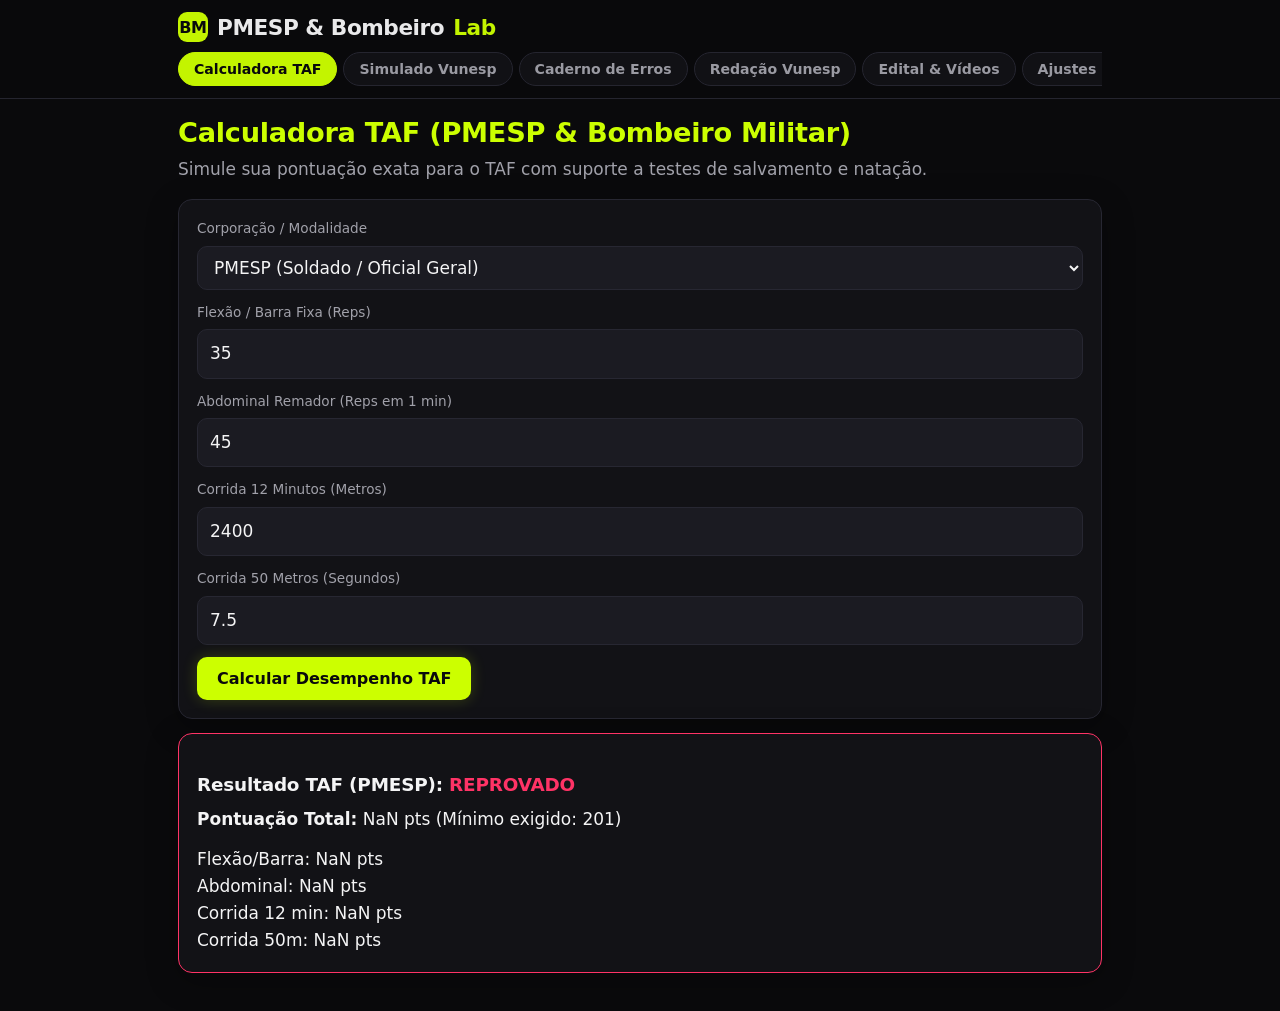
==== commit fee1c227: "Create index.html" ====
--- a/index.html
+++ b/index.html
@@ -3,1063 +3,372 @@
 <head>
 <meta charset="UTF-8">
 <meta name="viewport" content="width=device-width, initial-scale=1, viewport-fit=cover">
-<meta name="theme-color" content="#000000">
-<title>PMESP &amp; Prova Paulista | Daniel &amp; Camilly</title>
+<meta name="theme-color" content="#0a0a0c">
+<title>PMESP & Bombeiro Lab — Portal Tático de Estudos & TAF</title>
 <style>
-:root{
-  --bg:#0a0a0c; --oled:#000000; --surface:#121215; --surface2:#1a1a1f; --line:#26262d;
-  --neon:#CCFF00; --neon-dim:rgba(204,255,0,.14); --text:#ececf0; --muted:#8b8b96;
-  --ok:#3ddc84; --bad:#ff4d4d; --warn:#ffb020;
-  --mono:ui-monospace,SFMono-Regular,Menlo,Consolas,monospace;
-}
-*{box-sizing:border-box;margin:0;padding:0;-webkit-tap-highlight-color:transparent}
-html,body{background:var(--bg);color:var(--text);font-family:system-ui,-apple-system,"Segoe UI",Roboto,sans-serif;font-size:15px;line-height:1.5}
-body{padding-bottom:env(safe-area-inset-bottom,0)}
-body.focus,body.modal-open{overflow:hidden}
-button{font:inherit;color:inherit;cursor:pointer;border:none;background:none}
-input,select,textarea{font:inherit;color:var(--text);background:var(--oled);border:1px solid var(--line);border-radius:8px;padding:9px 10px;width:100%}
-input:focus,select:focus,textarea:focus,button:focus-visible{outline:2px solid var(--neon);outline-offset:1px}
-textarea{resize:vertical}
-
-/* ===== HEADER ULTRA COMPACTO (42px, linha única) ===== */
-header{position:sticky;top:0;z-index:50;height:42px;box-sizing:content-box;padding:env(safe-area-inset-top,0) 10px 0;display:flex;align-items:center;justify-content:space-between;gap:8px;background:var(--oled);border-bottom:1px solid var(--neon);white-space:nowrap;overflow:hidden}
-.brand{font-weight:800;letter-spacing:.06em;font-size:13px;color:var(--neon);flex:0 0 auto}
-.brand span{color:var(--text);font-weight:600}
-#studentName{font-size:12px;color:var(--muted);overflow:hidden;text-overflow:ellipsis;flex:1 1 auto;text-align:center;padding:4px}
-.status{font-family:var(--mono);font-size:10px;font-weight:700;color:var(--neon);display:flex;align-items:center;gap:5px;flex:0 0 auto}
-.dot{width:7px;height:7px;border-radius:50%;background:var(--neon);box-shadow:0 0 8px var(--neon);animation:pulse 1.6s infinite}
-@keyframes pulse{50%{opacity:.35}}
-
-/* ===== ABAS ROLÁVEIS ===== */
-nav{position:sticky;top:calc(42px + env(safe-area-inset-top,0px));z-index:40;background:var(--bg);border-bottom:1px solid var(--line);display:flex;gap:6px;overflow-x:auto;padding:8px 10px;scrollbar-width:none;-webkit-overflow-scrolling:touch}
+:root{--bg:#0a0a0c;--s1:#121216;--s2:#1b1b22;--ln:#272732;--tx:#f4f4f5;--mu:#a1a1aa;--ac:#ccff00;--ok:#22c55e;--er:#ff3366;
+--h:'Chakra Petch',system-ui,-apple-system,sans-serif;--b:'Inter',system-ui,-apple-system,sans-serif}
+[data-theme="light"]{--bg:#f4f6f9;--s1:#ffffff;--s2:#e2e8f0;--ln:#cbd5e1;--tx:#1e293b;--mu:#64748b;--ac:#65a30d;--ok:#16a34a;--er:#dc2626}
+*{box-sizing:border-box;margin:0}
+html{-webkit-text-size-adjust:100%}
+body{background:var(--bg);color:var(--tx);font:17px/1.6 var(--b);min-height:100vh;padding-bottom:env(safe-area-inset-bottom);transition:background .2s,color .2s}
+button,select,textarea,input{font:inherit;color:inherit}
+button{cursor:pointer}
+:focus-visible{outline:2px solid var(--ac);outline-offset:2px}
+.badge{background:var(--er);color:#fff;border-radius:99px;font-size:.7rem;padding:1px 7px;margin-left:4px;font-weight:700}
+main{max-width:960px;margin:auto;padding:8px 18px 24px}
+h1,h2,h3{font-family:var(--h);line-height:1.2;letter-spacing:-.01em}
+h1{font-size:1.7rem;margin:10px 0 6px;color:var(--ac)}h2{font-size:1.15rem;margin:22px 0 10px}
+p.lead{color:var(--mu);margin-bottom:16px}
+.card{background:var(--s1);border:1px solid var(--ln);border-radius:14px;padding:18px;margin-bottom:14px;box-shadow:0 8px 32px 0 rgba(0,0,0,0.3)}
+.grid{display:grid;grid-template-columns:repeat(2,1fr);gap:10px}
+@media(min-width:700px){.grid{grid-template-columns:repeat(4,1fr)}}
+.stat{background:var(--s1);border:1px solid var(--ln);border-radius:12px;padding:12px;display:flex;flex-direction:column;gap:2px}
+.stat span{font:500 .8rem var(--h);color:var(--mu)}.stat b{font:700 1.6rem var(--h)}.stat small{color:var(--mu);font-size:.78rem}
+.stat i{display:block;height:5px;border-radius:5px;background:var(--s2);position:relative;overflow:hidden;margin:4px 0}
+.stat i::after{content:"";position:absolute;inset:0;width:var(--p);background:var(--c)}
+.chips{display:flex;flex-wrap:wrap;gap:8px;margin-bottom:14px}
+.chip{background:var(--s2);border:1px solid var(--ln);border-radius:99px;padding:7px 14px;font:500 .9rem var(--h)}
+.chip[aria-pressed=true]{background:var(--ac);color:#0a0a0c;border-color:var(--ac);font-weight:700}
+.btn{background:var(--ac);color:#0a0a0c;border:0;border-radius:10px;padding:12px 20px;font:700 1rem var(--h);box-shadow:0 0 15px rgba(204,255,0,0.2);transition:all .2s}
+.btn:hover{transform:translateY(-1px);box-shadow:0 0 25px rgba(204,255,0,0.5)}
+.btn.ghost{background:var(--s2);color:var(--tx);border:1px solid var(--ln);box-shadow:none}
+.btn.sm{padding:7px 12px;font-size:.85rem}
+.row{display:flex;gap:10px;flex-wrap:wrap;align-items:center}
+.top{display:flex;justify-content:space-between;align-items:center;color:var(--mu);font:500 .9rem var(--h);margin-bottom:10px}
+.tag{display:inline-flex;align-items:center;gap:6px;font:500 .8rem var(--h);color:var(--mu)}
+.tag::before{content:"";width:9px;height:9px;border-radius:50%;background:var(--c)}
+.q{font-size:1.08rem;margin:8px 0 16px;white-space:pre-line}
+.alt{display:flex;gap:12px;width:100%;text-align:left;background:var(--s2);border:1px solid var(--ln);border-radius:12px;padding:13px 14px;margin-bottom:9px;line-height:1.45}
+.alt b{font:700 .95rem var(--h);color:var(--ac);min-width:1.1em}
+.alt:not(:disabled):hover{border-color:var(--ac)}
+.alt.ok{border-color:var(--ok);background:rgba(34,197,94,.12)}.alt.ok b{color:var(--ok)}
+.alt.no{border-color:var(--er);background:rgba(255,51,102,.12)}.alt.no b{color:var(--er)}
+.alt:disabled{cursor:default;color:var(--tx)}
+.fb{border-left:4px solid var(--ac);background:var(--s2);border-radius:0 12px 12px 0;padding:12px 14px;margin:14px 0}
+.fb.ok{border-color:var(--ok)}.fb.no{border-color:var(--er)}.fb strong{font-family:var(--h)}
+.big{font:700 3rem var(--h);color:var(--ac)}
+.bar{height:8px;background:var(--s2);border-radius:8px;overflow:hidden}.bar i{display:block;height:100%;width:0;background:var(--ok);transition:width .25s}
+.mu{color:var(--mu)}.empty{text-align:center;padding:30px 10px;color:var(--mu)}
+select,input[type="text"],input[type="number"]{background:var(--s2);border:1px solid var(--ln);border-radius:10px;padding:10px 12px;width:100%;font-family:var(--h)}
+textarea{width:100%;min-height:360px;resize:vertical;background:var(--s1);border:1px solid var(--ln);border-radius:12px;padding:14px;line-height:1.8;font-family:var(--b);font-size:1.02rem}
+.ck-row{display:flex;align-items:center;justify-content:space-between;padding:10px 14px;border-bottom:1px solid var(--ln);gap:12px;flex-wrap:wrap}
+.ck-row:last-child{border:0}
+.ck-info{flex:1;min-width:200px}.ck-info b{display:block;font-size:.95rem}.ck-info small{color:var(--mu);font-size:.82rem}
+.ck-group{display:flex;gap:6px;align-items:center;flex-shrink:0}
+.ck-btn{display:inline-flex;align-items:center;justify-content:center;width:32px;height:32px;border-radius:8px;background:var(--s2);border:1px solid var(--ln);font:700 .75rem var(--h);color:var(--mu);user-select:none;cursor:pointer}
+.ck-btn.on{background:var(--ok);color:#0a0a0c;border-color:var(--ok)}
+.prio{padding:2px 6px;border-radius:4px;font-size:.7rem;font-weight:700;margin-left:6px;text-transform:uppercase}
+.prio-alta{background:rgba(255,51,102,.2);color:var(--er);border:1px solid var(--er)}
+.prio-media{background:rgba(204,255,0,.2);color:var(--ac);border:1px solid var(--ac)}
+.note-box{margin-top:8px;display:flex;gap:6px}
+.note-box input{font-size:.85rem;padding:6px 10px}
+.vid-link{display:inline-block;margin-top:4px;font-size:0.8rem;color:var(--ac);text-decoration:none}
+.vid-link:hover{text-decoration:underline}
+header{position:sticky;top:0;z-index:5;background:var(--bg);border-bottom:1px solid var(--ln);opacity:.96;backdrop-filter:blur(10px)}
+.hd{display:flex;align-items:center;justify-content:space-between;flex-wrap:wrap;gap:10px 16px;max-width:960px;margin:auto;padding:12px 18px;padding-top:calc(12px + env(safe-area-inset-top))}
+.brand{font:800 1.35rem var(--h);display:flex;align-items:center;gap:9px;letter-spacing:-.02em}
+.brand i{width:30px;height:30px;border-radius:9px;background:var(--ac);display:grid;place-items:center;color:#0a0a0c;font:800 1rem var(--h)}
+.brand span{color:var(--ac)}
+nav{display:flex;gap:6px;overflow-x:auto;max-width:100%;scrollbar-width:none}
 nav::-webkit-scrollbar{display:none}
-nav button{flex:0 0 auto;padding:8px 12px;border-radius:999px;background:var(--surface);border:1px solid var(--line);font-size:13px;color:var(--muted);white-space:nowrap}
-nav button.active{background:var(--neon);color:#000;font-weight:700;border-color:var(--neon)}
-
-main{max-width:820px;margin:0 auto;padding:14px 12px 80px}
-section.tab{display:none}
-section.tab.active{display:block}
-h2{font-size:18px;margin-bottom:4px;color:var(--neon)}
-h3{font-size:15px;margin-bottom:6px}
-.sub{color:var(--muted);font-size:13px;margin-bottom:12px}
-.card{background:var(--surface);border:1px solid var(--line);border-radius:12px;padding:14px;margin-bottom:12px}
-.card.neon{border-color:var(--neon);box-shadow:0 0 0 1px var(--neon-dim) inset}
-.card.ok{border-color:var(--ok)}
-.card.bad{border-color:var(--bad)}
-.row{display:flex;gap:8px;flex-wrap:wrap}
-.row>*{flex:1 1 140px}
-.btn{padding:11px 14px;border-radius:10px;background:var(--surface2);border:1px solid var(--line);font-weight:600;font-size:14px;text-align:center}
-.btn.primary{background:var(--neon);color:#000;border-color:var(--neon);font-weight:800}
-.btn.danger{border-color:var(--bad);color:var(--bad)}
-.btn.sel{background:var(--neon-dim);border-color:var(--neon);color:var(--neon)}
-.btn.sm{padding:6px 10px;font-size:12px}
-.btn[disabled]{opacity:.4;cursor:not-allowed}
-.btn:active{transform:scale(.98)}
-.full{width:100%}
-label{font-size:12px;color:var(--muted);display:block;margin-bottom:4px}
-.tag{display:inline-block;font-size:11px;font-family:var(--mono);padding:2px 8px;border-radius:999px;border:1px solid var(--neon);color:var(--neon);margin-right:4px}
-.note{font-size:12px;color:var(--muted);border-left:2px solid var(--warn);padding-left:8px;margin-top:8px}
-.counter{font-family:var(--mono);font-size:12px;color:var(--muted)}
-ul.clean{list-style:none}
-ul.clean li{padding:8px 0;border-bottom:1px solid var(--line);font-size:14px}
-ul.clean li:last-child{border:none}
-.bar{height:8px;background:var(--oled);border-radius:999px;overflow:hidden;border:1px solid var(--line)}
-.bar i{display:block;height:100%;background:var(--neon);width:0;transition:width .3s}
-.steps{counter-reset:s;list-style:none}
-.steps li{counter-increment:s;padding:8px 0 8px 34px;position:relative;border-bottom:1px solid var(--line);font-size:14px}
-.steps li::before{content:counter(s);position:absolute;left:0;top:8px;width:24px;height:24px;border-radius:50%;background:var(--neon);color:#000;font-weight:800;font-size:12px;display:grid;place-items:center}
-details{background:var(--surface);border:1px solid var(--line);border-radius:12px;margin-bottom:8px;padding:0 14px}
-summary{padding:12px 0;font-weight:600;cursor:pointer;list-style:none}
+nav button{white-space:nowrap;background:var(--s1);border:1px solid var(--ln);border-radius:99px;padding:8px 15px;font:600 .88rem var(--h);color:var(--mu)}
+nav button:hover{color:var(--tx)}
+nav button[aria-current=page]{background:var(--ac);color:#0a0a0c;border-color:var(--ac)}
+details.card{padding:0}
+summary{list-style:none;display:flex;align-items:center;gap:8px;padding:15px 18px;font:700 1rem var(--h);cursor:pointer}
 summary::-webkit-details-marker{display:none}
-summary::after{content:"+";float:right;color:var(--neon)}
-details[open] summary::after{content:"–"}
-details .in{padding-bottom:12px;font-size:14px;color:#cfcfd6}
-.big{font-family:var(--mono);font-size:44px;font-weight:800;color:var(--neon);text-align:center;letter-spacing:.04em;line-height:1.2}
-.chk{display:flex;gap:10px;align-items:flex-start;color:var(--text);font-size:14px;margin:0;cursor:pointer}
-.chk input{width:auto;margin-top:3px;accent-color:var(--neon)}
-.kpi{display:grid;grid-template-columns:repeat(auto-fit,minmax(120px,1fr));gap:10px;margin-bottom:12px}
-.kpi .card{margin:0;text-align:center}
-.kpi .n{font-family:var(--mono);font-size:30px;font-weight:800;color:var(--neon);line-height:1.2}
-.pill{display:inline-block;padding:4px 10px;border-radius:999px;font-size:12px;margin:3px 3px 0 0;font-weight:600}
-.pill.g{background:rgba(61,220,132,.12);color:var(--ok);border:1px solid var(--ok)}
-.pill.r{background:rgba(255,77,77,.1);color:var(--bad);border:1px solid var(--bad)}
-.pill.y{background:rgba(255,176,32,.1);color:var(--warn);border:1px solid var(--warn)}
-.hidden{display:none!important}
-
-/* ===== QUESTÕES ===== */
-.q{background:var(--surface);border:1px solid var(--line);border-radius:12px;padding:14px;margin-bottom:12px}
-.q .meta{font-size:11px;font-family:var(--mono);color:var(--neon);margin-bottom:6px}
-.q p.t{font-weight:600;margin-bottom:10px}
-.opt{display:flex;gap:10px;align-items:flex-start;width:100%;text-align:left;padding:11px;border:1px solid var(--line);border-radius:8px;margin-bottom:6px;font-size:14px;background:var(--oled);color:var(--text)}
-.opt.ok{border-color:var(--ok);background:rgba(61,220,132,.08)}
-.opt.bad{border-color:var(--bad);background:rgba(255,77,77,.08)}
-.opt.picked{border-color:var(--neon);background:var(--neon-dim)}
-.expl{font-size:13px;color:var(--muted);margin-top:8px;display:none}
-.expl.show{display:block}
-
-/* ===== FLASHCARD ===== */
-.fcard{min-height:200px;border:1px solid var(--neon);border-radius:14px;background:var(--surface);padding:18px;display:flex;flex-direction:column;align-items:center;justify-content:center;text-align:center;gap:10px;margin-bottom:12px}
-.fcard .face{font-weight:600;font-size:16px}
-.fcard .ans{color:var(--text);font-size:15px;border-top:1px dashed var(--line);padding-top:10px;font-weight:400}
-.grades{display:grid;grid-template-columns:repeat(4,1fr);gap:6px}
-.grades .btn{padding:9px 4px;font-size:12px}
-.grades small{display:block;font-family:var(--mono);font-size:10px;color:var(--muted);font-weight:400}
-
-/* ===== REDAÇÃO ===== */
-#redGutter{display:flex;flex-wrap:wrap;gap:3px;margin:8px 0}
-#redGutter span{width:24px;height:20px;border-radius:4px;border:1px solid var(--line);font-family:var(--mono);font-size:10px;display:grid;place-items:center;color:var(--muted)}
-#redGutter span.used{background:var(--neon-dim);border-color:var(--neon);color:var(--neon)}
-#redGutter span.min{border-style:dashed}
-#redAviso{font-size:13px;padding:8px 10px;border-radius:8px;margin-top:8px;display:none}
-#redAviso.show{display:block}
-#redAviso.al-bad{background:rgba(255,77,77,.1);border:1px solid var(--bad);color:var(--bad)}
-#redAviso.al-warn{background:rgba(255,176,32,.1);border:1px solid var(--warn);color:var(--warn)}
-#redAviso.al-ok{background:rgba(61,220,132,.1);border:1px solid var(--ok);color:var(--ok)}
-
-/* ===== EVOLUÇÃO (ASTRA) ===== */
-.evo{display:flex;align-items:flex-end;gap:6px;height:90px;margin-top:8px}
-.evo div{flex:1;background:var(--neon);border-radius:4px 4px 0 0;min-height:4px;position:relative}
-.evo div span{position:absolute;top:-16px;left:0;right:0;text-align:center;font-family:var(--mono);font-size:10px;color:var(--muted)}
-
-/* ===== MODAIS ===== */
-.modal{position:fixed;inset:0;z-index:1000;background:var(--oled);display:none;flex-direction:column;overflow:hidden}
-.modal.open{display:flex}
-.modal .mhead{flex:0 0 auto;display:flex;align-items:center;justify-content:space-between;gap:8px;padding:10px 12px;padding-top:calc(10px + env(safe-area-inset-top,0px));border-bottom:1px solid var(--neon)}
-.modal .mbody{flex:1 1 auto;overflow-y:auto;padding:14px 12px calc(40px + env(safe-area-inset-bottom,0px));max-width:820px;width:100%;margin:0 auto;-webkit-overflow-scrolling:touch}
-.timer{font-family:var(--mono);font-size:28px;font-weight:800;color:var(--neon)}
-.timer.low{color:var(--bad);animation:pulse 1s infinite}
-body.focus header,body.focus nav,body.focus main,body.focus #pomoFloat{display:none!important}
-.palette{display:grid;grid-template-columns:repeat(auto-fill,minmax(38px,1fr));gap:6px;margin:12px 0}
-.palette button{height:38px;border-radius:8px;border:1px solid var(--line);background:var(--surface);font-family:var(--mono);font-size:13px;position:relative}
-.palette button.ans{background:var(--neon-dim);border-color:var(--neon);color:var(--neon)}
-.palette button.cur{background:var(--neon);color:#000;border-color:var(--neon);font-weight:800}
-.palette button.mk::after{content:"";position:absolute;top:3px;right:3px;width:7px;height:7px;border-radius:50%;background:var(--warn)}
-#dlg{position:fixed;inset:0;z-index:1500;background:rgba(0,0,0,.85);display:none;align-items:center;justify-content:center;padding:16px}
-#dlg.open{display:flex}
-#dlg .box{background:var(--surface);border:1px solid var(--neon);border-radius:14px;padding:16px;width:100%;max-width:420px}
-#pomoFloat{position:fixed;right:12px;bottom:calc(14px + env(safe-area-inset-bottom,0px));z-index:45;background:var(--oled);border:1px solid var(--neon);color:var(--neon);font-family:var(--mono);font-weight:800;padding:8px 14px;border-radius:999px;display:none;box-shadow:0 0 14px rgba(204,255,0,.25)}
-#pomoFloat.show{display:block}
-#toast{position:fixed;left:50%;bottom:calc(24px + env(safe-area-inset-bottom,0px));transform:translateX(-50%);z-index:3000;background:var(--neon);color:#000;font-weight:700;font-size:13px;padding:10px 16px;border-radius:10px;opacity:0;pointer-events:none;transition:opacity .2s;max-width:90vw;text-align:center}
-#toast.show{opacity:1}
-@media (prefers-reduced-motion:reduce){*{animation:none!important;transition:none!important}}
+summary::before{content:"\25B8";color:var(--mu)}details[open] summary::before{content:"\25BE"}
+summary span{flex:1}summary em{font-style:normal;color:var(--ac);font-size:.85rem}
+details[open] summary{border-bottom:1px solid var(--ln)}
 </style>
 </head>
-<body>
-
-<header>
-  <div class="brand">PMESP<span> · PP</span></div>
-  <button id="studentName" data-act="cadastro" title="Editar nome do aluno"></button>
-  <div class="status"><i class="dot"></i>OPERACIONAL</div>
-</header>
-
-<nav id="tabs" aria-label="Navegação principal">
-  <button class="active" data-tab="guia">🎯 Guia PMESP</button>
-  <button data-tab="edital">📋 Edital Verticalizado</button>
-  <button data-tab="astra">⚡ Modo Astra (Diagnóstico)</button>
-  <button data-tab="aph">🚨 Incêndio/APH</button>
-  <button data-tab="taf">🏃 Calculadora TAF PMESP</button>
-  <button data-tab="redacao">✍️ Redação Vunesp</button>
-  <button data-tab="banco">📝 Banco de Questões</button>
-  <button data-tab="pod">🎧 PodClass</button>
-  <button data-tab="flash">🃏 Flashcards Anki</button>
-  <button data-tab="pomo">⏱️ Pomodoro &amp; Notas</button>
-</nav>
-
-<main>
-
-<!-- ===== 1. GUIA ===== -->
-<section class="tab active" id="guia">
-  <h2>🎯 Guia PMESP</h2>
-  <p class="sub">Mapa da missão: etapas típicas do concurso de Soldado PM de 2ª Classe.</p>
-  <div class="kpi">
-    <div class="card"><div class="n" id="gEdital">0%</div><div class="counter">Edital concluído</div></div>
-    <div class="card"><div class="n" id="gDue">0</div><div class="counter">Cartões vencidos</div></div>
-    <div class="card"><div class="n" id="gLast">--</div><div class="counter">Último simulado</div></div>
-  </div>
-  <div class="card neon">
-    <h3>Contagem regressiva</h3>
-    <label for="examDate">Data da prova objetiva</label>
-    <input type="date" id="examDate">
-    <div class="big" id="countdown">--</div>
-    <p class="sub" style="text-align:center;margin:0">dias para a prova</p>
-  </div>
-  <div class="card">
-    <h3>Etapas do certame</h3>
-    <ol class="steps">
-      <li><b>Inscrição</b> e pagamento da taxa dentro do prazo do edital.</li>
-      <li><b>Prova objetiva</b> (Vunesp): múltipla escolha, com eliminação por nota mínima.</li>
-      <li><b>Redação</b> dissertativa, corrigida para os candidatos classificados.</li>
-      <li><b>Exame de saúde</b> e <b>teste de aptidão física (TAF)</b>.</li>
-      <li><b>Investigação social</b> e <b>avaliação psicológica</b>.</li>
-      <li><b>Curso de formação</b> e nomeação.</li>
-    </ol>
-    <p class="note">A ordem, os pesos e os critérios variam a cada edital. Confirme sempre no edital vigente e no site da banca.</p>
-  </div>
-  <div class="card">
-    <h3>Rotina tática sugerida</h3>
-    <ul class="clean">
-      <li>🔁 Diário: 2 blocos Pomodoro de teoria, 20 questões e revisão dos cartões vencidos.</li>
-      <li>📆 Semanal: 1 simulado no Modo Foco e diagnóstico no Modo Astra.</li>
-      <li>✍️ Semanal: 1 redação completa, conferindo o número de linhas.</li>
-      <li>🏃 3x por semana: treino físico conforme o TAF.</li>
-    </ul>
-  </div>
-  <button class="btn primary full" data-act="openFocus">🎯 Iniciar Simulado (Modo Foco)</button>
-</section>
-
-<!-- ===== 2. EDITAL ===== -->
-<section class="tab" id="edital">
-  <h2>📋 Edital Verticalizado</h2>
-  <p class="sub">Marque os tópicos concluídos. O progresso fica salvo neste aparelho.</p>
-  <div class="card neon">
-    <div style="display:flex;justify-content:space-between"><b>Progresso geral</b><span class="counter" id="edPct">0%</span></div>
-    <div class="bar" style="margin-top:8px"><i id="edBar"></i></div>
-  </div>
-  <div id="edList"></div>
-  <p class="note">Estrutura baseada nas matérias comuns ao concurso. Complemente com os tópicos do edital vigente.</p>
-</section>
-
-<!-- ===== 3. ASTRA ===== -->
-<section class="tab" id="astra">
-  <h2>⚡ Modo Astra (Diagnóstico)</h2>
-  <p class="sub">Análise tática pós-simulado: pontos fortes, pontos fracos e Plano de Redenção.</p>
-  <div id="astraSummary" class="card"></div>
-  <div class="row">
-    <button class="btn primary" data-act="openFocus">🎯 Novo Simulado</button>
-    <button class="btn" data-act="astraLast">📊 Abrir último diagnóstico</button>
-  </div>
-  <div class="card" style="margin-top:12px">
-    <h3>Evolução (últimos simulados)</h3>
-    <div id="astraEvo"></div>
-  </div>
-  <div class="card">
-    <h3>Histórico</h3>
-    <ul class="clean" id="astraHist"></ul>
-  </div>
-</section>
-
-<!-- ===== 4. APH ===== -->
-<section class="tab" id="aph">
-  <h2>🚨 Incêndio / APH</h2>
-  <p class="sub">Resumos de revisão rápida. Estudo teórico não substitui treinamento prático.</p>
-  <details open><summary>🩺 Avaliação primária: XABCDE</summary><div class="in"><ul class="clean">
-    <li><b>X</b> – Hemorragia exsanguinante: controlar com compressão direta ou torniquete.</li>
-    <li><b>A</b> – Vias aéreas com proteção da coluna cervical.</li>
-    <li><b>B</b> – Respiração e ventilação.</li>
-    <li><b>C</b> – Circulação e controle de sangramentos.</li>
-    <li><b>D</b> – Disfunção neurológica (nível de consciência, pupilas).</li>
-    <li><b>E</b> – Exposição e controle da hipotermia.</li>
-  </ul></div></details>
-  <details><summary>❤️ RCP em adultos</summary><div class="in"><ul class="clean">
-    <li>Verifique a segurança da cena, a responsividade e a respiração.</li>
-    <li>Acione o serviço de emergência e peça o DEA.</li>
-    <li>Compressões: 100 a 120 por minuto, 5 a 6 cm de profundidade, com retorno total do tórax.</li>
-    <li>Relação 30 compressões : 2 ventilações, quando houver ventilação.</li>
-    <li>Use o DEA assim que disponível e siga as instruções do aparelho.</li>
-  </ul></div></details>
-  <details><summary>🔥 Classes de incêndio</summary><div class="in"><ul class="clean">
-    <li><b>Classe A</b> – sólidos comuns (madeira, papel, tecido).</li>
-    <li><b>Classe B</b> – líquidos inflamáveis e gases.</li>
-    <li><b>Classe C</b> – equipamentos elétricos energizados.</li>
-    <li><b>Classe D</b> – metais combustíveis (magnésio, sódio).</li>
-    <li><b>Classe K</b> – óleos e gorduras de cozinha.</li>
-  </ul></div></details>
-  <details><summary>🧯 Triângulo e tetraedro do fogo</summary><div class="in">
-    <p>O triângulo tem <b>combustível, comburente e calor</b>. O tetraedro acrescenta a <b>reação em cadeia</b>. Métodos de extinção: <b>retirada do material, abafamento, resfriamento e quebra da reação em cadeia</b>.</p>
-  </div></details>
-  <details><summary>⚠️ Queimaduras</summary><div class="in"><ul class="clean">
-    <li>Interrompa a causa e resfrie a área com água corrente em temperatura ambiente.</li>
-    <li>Retire anéis e roupas não aderidas e cubra com pano limpo e seco.</li>
-    <li>Não estoure bolhas e não aplique pomadas, pasta de dente ou gelo.</li>
-  </ul></div></details>
-</section>
-
-<!-- ===== 5. TAF ===== -->
-<section class="tab" id="taf">
-  <h2>🏃 Calculadora TAF PMESP</h2>
-  <p class="sub">Escolha o perfil, informe os índices mínimos do edital e compare com o seu desempenho.</p>
-  <div class="row" style="margin-bottom:12px">
-    <button class="btn" id="tafM" data-act="tafPerfil" data-arg="masc">Masculino</button>
-    <button class="btn" id="tafF" data-act="tafPerfil" data-arg="fem">Feminino</button>
-  </div>
-  <div class="card">
-    <h3>1. Índices mínimos (editáveis)</h3>
-    <div class="row" id="tafMin"></div>
-    <p class="note">Valores ilustrativos. Cada edital define índices por sexo e faixa etária. Substitua pelos números oficiais.</p>
-  </div>
-  <div class="card neon">
-    <h3>2. Seu desempenho</h3>
-    <div class="row" id="tafVal"></div>
-    <div id="tafOut" style="margin-top:12px"></div>
-    <button class="btn full" style="margin-top:8px" data-act="tafReset">Limpar meu desempenho</button>
-  </div>
-</section>
-
-<!-- ===== 6. REDAÇÃO ===== -->
-<section class="tab" id="redacao">
-  <h2>✍️ Redação Vunesp</h2>
-  <p class="sub">Escreva e acompanhe a extensão em linhas de folha manuscrita. Confira o limite exigido no edital.</p>
-  <div class="card">
-    <label for="tema">Tema para treino</label>
-    <select id="tema"></select>
-    <label for="redTxt" style="margin-top:10px">Seu texto</label>
-    <textarea id="redTxt" rows="14" placeholder="Escreva sua dissertação-argumentativa aqui..."></textarea>
-    <div id="redInfo" class="counter" style="margin-top:8px"></div>
-    <div class="bar" style="margin-top:6px"><i id="redBar"></i></div>
-    <div id="redGutter"></div>
-    <div id="redAviso"></div>
-    <button class="btn full" style="margin-top:10px" data-act="redLimpar">Limpar texto</button>
-  </div>
-  <details>
-    <summary>⚙️ Ajustes da folha</summary>
-    <div class="in">
-      <div class="row">
-        <div><label for="cfgMin">Mínimo de linhas</label><input type="number" id="cfgMin" min="1"></div>
-        <div><label for="cfgMax">Máximo de linhas</label><input type="number" id="cfgMax" min="1"></div>
-        <div><label for="cfgCpl">Caracteres por linha</label><input type="number" id="cfgCpl" min="20"></div>
+<body data-theme="dark">
+<header><div class="hd">
+  <div class="brand"><i>BM</i>PMESP & Bombeiro <span>Lab</span></div>
+  <nav aria-label="Seções">
+    <button data-t="taf">Calculadora TAF</button>
+    <button data-t="sim">Simulado Vunesp</button>
+    <button data-t="err">Caderno de Erros<span id="bd" class="badge" hidden></span></button>
+    <button data-t="red">Redação Vunesp</button>
+    <button data-t="edi">Edital & Vídeos</button>
+    <button data-t="cfg">Ajustes & Backup</button>
+  </nav></div></header>
+<main id="app"></main>
+
+<script>
+const $=s=>document.querySelector(s);
+const ld=(k,d)=>{try{const v=localStorage.getItem('pmlab:'+k);return v?JSON.parse(v):d}catch(e){return d}};
+const sv=(k,v)=>{try{localStorage.setItem('pmlab:'+k,JSON.stringify(v));return true}catch(e){return false}};
+const esc=s=>String(s).replace(/[&<>"]/g,c=>({'&':'&amp;','<':'&lt;','>':'&gt;','"':'&quot;'}[c]));
+const shuf=a=>{a=a.slice();for(let i=a.length-1;i>0;i--){const j=Math.floor(Math.random()*(i+1));[a[i],a[j]]=[a[j],a[i]]}return a};
+const L='ABCDE';
+const AREAS={port:['Língua Portuguesa','#ccff00'],mat:['Matemática & RLM','#38bdf8'],ger:['Conhecimentos Gerais & Hist/Geo','#c084fc'],adm:['Adm Pública & Informática','#22c55e']};
+
+(function(){
+  const t=ld('theme','dark');document.body.setAttribute('data-theme',t);
+  const now=new Date().toDateString();
+  const st=ld('streak',{last:'',count:0});
+  if(st.last!==now){
+    const yesterday=new Date(Date.now()-86400000).toDateString();
+    st.count=st.last===yesterday?st.count+1:1;
+    st.last=now;sv('streak',st);
+  }
+})();
+
+const q=(a,d,t,o,e)=>({a,d,t,o,e});
+const Q=[
+q('port','facil',"Assinale a alternativa em que a concordância verbal está correta de acordo com a norma-padrão:",["Fazem dois anos que não o vejo.","Houveram muitos incidentes na ocorrência policial.","Devem haver mais viaturas disponíveis no batalhão.","Faltou o policial e o seu encarregado na operação.","Existem várias normas que regem a conduta militar."],"O verbo 'existir' concorda com o sujeito ('várias normas'). 'Fazer' tempo e 'haver' sentido de existir são impessoais."),
+q('port','medio',"No trecho «O patrulhamento ostensivo visa a garantir a ordem pública», a regência do verbo 'visar' está:",["incorreta, pois o verbo é transitivo direto e não exige preposição.","correta, pois com o sentido de 'objetivar' ou 'almejar' é transitivo indireto (exige 'a').","incorreta, pois deveria ser substituído por 'almeja para'.","correta, mas o 'a' deveria vir sem crase antes de verbo.","incorreta por reger objeto direto com partícula apassivadora."],"Visar com sentido de pretender/objetivar rege preposição 'a'. Como 'garantir' é verbo, não leva crase, mas a regência indireta está certa."),
+q('mat','facil',"Uma viatura percorre 180 km em 2 horas e 30 minutos. A velocidade média desenvolvida por essa viatura, em km/h, foi de:",["60","72","80","90","100"],"2h30min = 2,5 horas. Vm = 180 ÷ 2,5 = 72 km/h."),
+q('mat','medio',"Em um batalhão, 4 policiais realizam a manutenção de 12 viaturas em 3 horas. Trabalhando no mesmo ritmo, 6 policiais farão a manutenção de 30 viaturas em:",["4 horas","5 horas","6 horas","4h30min","3h30min"],"Regra de três composta: (Policiais × Horas) / Viaturas = Constante. (4×3)/12 = 1. Logo, (6×H)/30 = 1 => 6H = 30 => H = 5 horas."),
+q('ger','facil',"De acordo com a Constituição do Estado de São Paulo, a Polícia Militar é força auxiliar e reserva do Exército, sendo instituição organizada com base na:",["hierarquia e na disciplina.","livre associação sindical.","democracia deliberativa horizontal.","independência operacional absoluta dos municípios.","paridade salarial civil-militar."],"Artigo 142 da CF e Constituição Estadual estabelecem a hierarquia e a disciplina como pilares das Forças Auxiliares."),
+q('ger','medio',"A Revolução Constitucionalista de 1932 teve como um dos seus marcos históricos a participação expressiva dos paulistas contra o governo central. No contexto da PMESP, destaca-se a atuação do:",["Força Pública do Estado de São Paulo combatendo nas frentes de batalha.","Batalhão de Guardas Imperiais do Rio de Janeiro.","Exército Farroupilha no Sul do país.","Corpo de Bombeiros do Distrito Federal.","Regimento de Polícia Montada da Bahia."],"A Força Pública de São Paulo foi a espinha dorsal militar do movimento constitucionalista de 1932."),
+q('adm','facil',"O uso de fórmulas básicas no Microsoft Excel para somar os valores das células A1 até A10 escreve-se corretamente como:",["=SOMA(A1:A10)","=ADICIONAR(A1-A10)","SUM(A1..A10)","TOTAL(A1:A10)","=CALCULAR(A1+A10)"],"A função padrão em português para soma em intervalo é =SOMA(início:fim)."),
+q('adm','medio',"Nos termos da Lei Estadual Paulista, o ato administrativo discricionário é aquele em que a autoridade administrativa atua com margem de:",["liberdade de escolha quanto à conveniência e oportunidade, respeitada a lei.","obrigação estrita de cumprir o texto sem margem de interpretação.","autorização exclusiva do Poder Judiciário.","anulação automática por qualquer cidadão.","suspensão de garantias constitucionais."],"Discricionariedade envolve mérito administrativo (conveniência e oportunidade) nos limites legais.")
+];
+
+const ED=[
+["Língua Portuguesa (Vunesp)","port",[
+["Ortografia, Acentuação e Pontuação","Regras atuais, crase e emprego correto de vírgula.","alta","https://www.youtube.com/watch?v=8fGc8AmLMgY"],
+["Morfologia e Sintaxe","Classes de palavras, concordância verbal/nominal e regência.","alta","https://www.youtube.com/watch?v=1uB1k7Wn234"],
+["Análise Textual e Coesão","Tipos textuais, inferência e coesão referencial.","alta","https://www.youtube.com/watch?v=9g2p8Z8X7e8"]]],
+["Matemática & RLM","mat",[
+["Razão, Proporção e Regra de Três","Resolução de problemas aritméticos aplicados.","alta","https://www.youtube.com/watch?v=3z8C8KxV8oQ"],
+["Equações e Porcentagem","Cálculos de acréscimo, desconto e proporções.","media","https://www.youtube.com/watch?v=5V9f5Q7g9x0"],
+["Raciocínio Lógico (RLM)","Proposições, equivalências lógicas e diagramas.","alta","https://www.youtube.com/watch?v=6v7C8X9Z1u2"]]],
+["História e Geografia Geral/SP","ger",[
+["História de São Paulo","Revolução de 1932 e República Velha.","alta","https://www.youtube.com/watch?v=1x2y3z4a5b6"],
+["Geografia do Estado de São Paulo","Relevo, demografia, rodovias e urbanização paulista.","media","https://www.youtube.com/watch?v=3x4y5z6a7b8"]]],
+["Noções de Adm Pública & Informática","adm",[
+["Constituição Estadual e Federal","Direitos fundamentais e Segurança Pública (Art. 144).","alta","https://www.youtube.com/watch?v=4x5y6z7a8b9"],
+["Informática Básica","Windows, Pacote Office e planilhas eletrônicas.","alta","https://www.youtube.com/watch?v=0x1y2z3a4b5"]]]
+];
+
+const S={tab:'taf',sel:'all',dif:'all',n:6,z:null,tm:null,pomodoroActive:false,pomodoroSecs:1500,pomodoroTimer:null};
+document.querySelectorAll('nav button').forEach(b=>b.onclick=()=>{S.tab=b.dataset.t;render()});
+
+function render(){
+  clearInterval(S.tm);
+  document.querySelectorAll('nav button').forEach(b=>{if(b.dataset.t===S.tab)b.setAttribute('aria-current','page');else b.removeAttribute('aria-current')});
+  const n=Object.keys(ld('erros',{})).length,bd=$('#bd');bd.hidden=!n;bd.textContent=n;
+  ({taf:vTaf,sim:vSim,err:vErr,red:vRed,edi:vEdi,cfg:vCfg})[S.tab]();
+  window.scrollTo(0,0);
+}
+
+function vTaf(){
+  const saved=ld('taf_data',{mode:'pm',flex:35,abd:45,corr:2400,c50:7.5,nat:55});
+  $('#app').innerHTML=`<h1>Calculadora TAF (PMESP & Bombeiro Militar)</h1>
+  <p class="lead">Simule sua pontuação exata para o TAF com suporte a testes de salvamento e natação.</p>
+  <div class="card">
+    <label style="display:block;font-size:0.85rem;color:var(--mu);margin-bottom:6px">Corporação / Modalidade</label>
+    <select id="taf-mode" style="margin-bottom:12px"><option value="pm" ${saved.mode==='pm'?'selected':''}>PMESP (Soldado / Oficial Geral)</option><option value="bm" ${saved.mode==='bm'?'selected':''}>Corpo de Bombeiros (Com Natação)</option></select>
+    
+    <label style="display:block;font-size:0.85rem;color:var(--mu);margin-bottom:6px">Flexão / Barra Fixa (Reps)</label>
+    <input type="number" id="taf-flex" value="${saved.flex}" style="margin-bottom:12px">
+    
+    <label style="display:block;font-size:0.85rem;color:var(--mu);margin-bottom:6px">Abdominal Remador (Reps em 1 min)</label>
+    <input type="number" id="taf-abd" value="${saved.abd}" style="margin-bottom:12px">
+    
+    <label style="display:block;font-size:0.85rem;color:var(--mu);margin-bottom:6px">Corrida 12 Minutos (Metros)</label>
+    <input type="number" id="taf-corr" value="${saved.corr}" style="margin-bottom:12px">
+    
+    <label style="display:block;font-size:0.85rem;color:var(--mu);margin-bottom:6px">Corrida 50 Metros (Segundos)</label>
+    <input type="number" id="taf-c50" step="0.1" value="${saved.c50}" style="margin-bottom:12px">
+
+    <div id="nat-box" style="display:${saved.mode==='bm'?'block':'none'}">
+      <label style="display:block;font-size:0.85rem;color:var(--mu);margin-bottom:6px">Natação 50 Metros (Segundos - Máx 65s p/ Bombeiro)</label>
+      <input type="number" id="taf-nat" value="${saved.nat}" style="margin-bottom:12px">
+    </div>
+    
+    <button class="btn" id="calc-taf">Calcular Desempenho TAF</button>
+  </div>
+  <div id="taf-res"></div>`;
+
+  $('#taf-mode').onchange=e=>{
+    $('#nat-box').style.display=e.target.value==='bm'?'block':'none';
+  };
+
+  $('#calc-taf').onclick=()=>{
+    const mode=$('#taf-mode').value, flex=+('#taf-flex').value, abd=+('#taf-abd').value, corr=+('#taf-corr').value, c50=+('#taf-c50').value, nat=+('#taf-nat').value;
+    sv('taf_data',{mode,flex,abd,corr,c50,nat});
+    
+    const pFlex = Math.min(100, Math.max(0, Math.round(flex * 2.5)));
+    const pAbd = Math.min(100, Math.max(0, Math.round(abd * 2.0)));
+    const pCorr = Math.min(100, Math.max(0, Math.round((corr - 1500) / 15)));
+    const p50 = Math.min(100, Math.max(0, Math.round((10 - c50) * 25)));
+    const natOk = mode==='pm' || nat <= 65;
+    const total = pFlex + pAbd + pCorr + p50 + (mode==='bm'?(natOk?50:0):0);
+    const minTotal = mode==='bm'?250:201;
+    const ok = pFlex>=20 && pAbd>=20 && pCorr>=20 && p50>=20 && natOk && total>=minTotal;
+
+    $('#taf-res').innerHTML=`<div class="card" style="border-color:${ok?'var(--ok)':'var(--er)'}">
+      <h2>Resultado TAF (${mode==='bm'?'Bombeiro':'PMESP'}): <span style="color:${ok?'var(--ok)':'var(--er)'}">${ok?'APROVADO':'REPROVADO'}</span></h2>
+      <p><b>Pontuação Total:</b> ${total} pts (Mínimo exigido: ${minTotal})</p>
+      <div style="margin-top:12px">
+        <p>Flexão/Barra: ${pFlex} pts ${pFlex<20?'(Abaixo do mínimo!)':''}</p>
+        <p>Abdominal: ${pAbd} pts ${pAbd<20?'(Abaixo do mínimo!)':''}</p>
+        <p>Corrida 12 min: ${pCorr} pts ${pCorr<20?'(Abaixo do mínimo!)':''}</p>
+        <p>Corrida 50m: ${p50} pts ${p50<20?'(Abaixo do mínimo!)':''}</p>
+        ${mode==='bm'?`<p>Natação 50m: <span style="color:${natOk?'var(--ok)':'var(--er)'}">${nat<=65?'APROVADO (<= 65s)':'REPROVADO (> 65s)'}</span></p>`:''}
       </div>
-      <p class="note">Valores padrão de 20 a 30 linhas e 80 caracteres por linha. Ajuste conforme o edital e a sua letra.</p>
+    </div>`;
+  };
+  $('#calc-taf').click();
+}
+
+function vSim(){
+  if(S.z&&S.z.done)return vRes();
+  if(S.z)return vQ();
+  const chips=[['all','Todas as disciplinas'],...Object.entries(AREAS).map(([k,v])=>[k,v[0]])].map(([k,nm])=>`<button class="chip" data-a="${k}" aria-pressed="${S.sel===k}">${nm}</button>`).join('');
+  const streak=ld('streak',{count:0});
+
+  $('#app').innerHTML=`
+  <div class="card" style="display:flex;justify-content:space-between;align-items:center;background:linear-gradient(135deg,var(--s1),var(--s2))">
+    <div><b>🔥 Sequência de Estudo: ${streak.count} dia(s) seguidos!</b><p style="font-size:0.85rem;color:var(--mu)">Mantenha a constância diária para garantir a farda.</p></div>
+    <button class="btn sm ghost" id="pom-toggle">${S.pomodoroActive?'⏱️ Pomodoro Ativo ('+Math.floor(S.pomodoroSecs/60)+':'+String(S.pomodoroSecs%60).padStart(2,'0')+')':'⏱️ Iniciar Pomodoro'}</button>
+  </div>
+  <h1>Simulado Oficial Vunesp / PMESP</h1><p class="lead">Questões focadas no padrão de cobrança da banca examinadora.</p>
+  <div class="card">
+    <label style="display:block;font-size:0.85rem;color:var(--mu);margin-bottom:6px">Disciplina</label>
+    <div class="chips" id="ca">${chips}</div>
+    <button class="btn" id="go" style="margin-top:10px">Iniciar Simulado Tático</button>
+  </div>`;
+  
+  $('#ca').onclick=e=>{const b=e.target.closest('[data-a]');if(b){S.sel=b.dataset.a;vSim()}};
+  $('#pom-toggle').onclick=()=>{
+    if(S.pomodoroActive){clearInterval(S.pomodoroTimer);S.pomodoroActive=false;S.pomodoroSecs=1500;alert('Pomodoro encerrado.');}
+    else{
+      S.pomodoroActive=true;
+      S.pomodoroTimer=setInterval(()=>{
+        if(S.pomodoroSecs>0)S.pomodoroSecs--;
+        else{clearInterval(S.pomodoroTimer);S.pomodoroActive=false;alert('Pomodoro concluído! Hora de descansar 5 minutos.');}
+        const btn=$('#pom-toggle');if(btn)btn.textContent='⏱️ Pomodoro ('+Math.floor(S.pomodoroSecs/60)+':'+String(S.pomodoroSecs%60).padStart(2,'0')+')';
+      },1000);
+      alert('Pomodoro de 25 minutos iniciado!');
+    }
+    vSim();
+  };
+  $('#go').onclick=()=>{
+    let ids=Q.map((_,i)=>i).filter(i=>S.sel==='all'||Q[i].a===S.sel);
+    if(!ids.length){alert('Nenhuma questão encontrada!');return}
+    start(shuf(ids),false);
+  };
+}
+function start(ids,review){
+  S.z={list:ids,ords:ids.map(()=>shuf([0,1,2,3,4])),i:0,hits:0,res:[],t0:Date.now(),review,ans:null,done:false};
+  render();
+}
+function vQ(){
+  const z=S.z,id=z.list[z.i],qq=Q[id],o=z.ords[z.i],[nm,c]=AREAS[qq.a];
+  $('#app').innerHTML=`
+  <div class="row" style="justify-content:flex-end;margin-bottom:8px">
+    <button class="btn ghost sm" id="fs-btn">⛶ Tela Cheia</button>
+  </div>
+  <div class="top"><span>Questão ${z.i+1} de ${z.list.length}</span><span id="tm">0:00</span></div>
+  <div class="bar" role="progressbar"><i style="width:${z.i/z.list.length*100}%"></i></div>
+  <div class="card" style="margin-top:14px" id="sim-card">
+    <span class="tag" style="--c:${c}">${nm}</span>
+    <p class="q">${esc(qq.t)}</p>
+    <div id="alts">${o.map((k,j)=>`<button class="alt" data-j="${j}"><b>${L[j]}</b><span>${esc(qq.o[k])}</span></button>`).join('')}</div>
+    <div id="fb"></div>
+  </div>`;
+  $('#fs-btn').onclick=()=>{if(!document.fullscreenElement)$('#sim-card').requestFullscreen?.();else document.exitFullscreen?.()};
+  const tick=()=>{const s=Math.floor((Date.now()-z.t0)/1000);$('#tm').textContent=Math.floor(s/60)+':'+String(s%60).padStart(2,'0')};
+  tick();S.tm=setInterval(tick,1000);
+  $('#alts').onclick=e=>{const b=e.target.closest('.alt');if(b&&!z.ans)pick(+b.dataset.j)};
+}
+function pick(j){
+  const z=S.z,id=z.list[z.i],qq=Q[id],o=z.ords[z.i],ok=o[j]===0;z.ans=true;
+  if(ok)z.hits++;z.res.push({id,ok});
+  const er=ld('erros',{});if(!ok)er[id]={n:(er[id]?.n||0)+1,mine:qq.o[o[j]],area:qq.a};else if(z.review)delete er[id];sv('erros',er);
+  document.querySelectorAll('.alt').forEach((b,i)=>{b.disabled=true;if(o[i]===0)b.classList.add('ok');else if(i===j)b.classList.add('no')});
+  const last=z.i+1>=z.list.length;
+  $('#fb').innerHTML=`<div class="fb ${ok?'ok':'no'}"><strong>${ok?'Correto!':'Resposta certa: '+L[o.indexOf(0)]+'.'}</strong><br>${esc(qq.e)}</div>
+  <button class="btn" id="nx">${last?'Ver resultado':'Próxima'}</button>`;
+  $('#nx').onclick=()=>{last?(S.z.done=true,render()):(z.i++,z.ans=null,render())};
+  $('#bd').hidden=!Object.keys(er).length;$('#bd').textContent=Object.keys(er).length;
+}
+function vRes(){
+  const z=S.z,t=z.res.length,p=t?Math.round(z.hits/t*100):0;
+  const notaPred=Math.round((z.hits/t)*60);
+  $('#app').innerHTML=`<h1>Resultado do Simulado</h1>
+  <div class="card">
+    <div class="big">${z.hits}/${t} (${p}%)</div>
+    <p style="margin-top:6px"><b>Nota Estimada Prova Vunesp (60 questões):</b> <span style="color:var(--ac);font-size:1.2rem">~${notaPred} acertos proporcionais</span></p>
+  </div>
+  <button class="btn" onclick="S.z=null;render()">Novo Simulado</button>`;
+}
+
+function vErr(){
+  const er=ld('erros',{}),ids=Object.keys(er).map(Number);
+  if(!ids.length){$('#app').innerHTML=`<h1>Caderno de Erros</h1><div class="card empty">Nenhum erro registrado.</div>`;return}
+  
+  const areaCounts={port:0,mat:0,ger:0,adm:0};
+  ids.forEach(id=>{if(er[id]?.area)areaCounts[er[id].area]=(areaCounts[er[id].area]||0)+1});
+  const worstArea=Object.entries(areaCounts).sort((a,b)=>b[1]-a[1])[0];
+
+  $('#app').innerHTML=`<h1>Caderno de Erros & Alerta</h1>
+  <div class="card" style="border-color:var(--ac)">
+    <b>💡 Alerta Tático:</b><p style="font-size:0.9rem;color:var(--mu)">Disciplina com maior índice de erros: <b>${AREAS[worstArea[0]]?AREAS[worstArea[0]][0]:'Geral'}</b>. Reforce as revisões nela!</p>
+  </div>
+  <p class="lead">${ids.length} questão(ões) para revisar.</p>
+  <button class="btn" onclick="sv('erros',{});render()">Limpar Caderno</button>`;
+}
+
+function vRed(){
+  const saved=ld('redacao','');
+  $('#app').innerHTML=`<h1>Laboratório de Redação Vunesp</h1><p class="lead">Treine sua dissertação nos moldes exigidos pela Vunesp (Mínimo 15, Máximo 30 linhas).</p>
+  <div class="card">
+    <div class="grid" style="grid-template-columns:repeat(3,1fr);margin-bottom:14px">
+      <div class="stat"><span>Palavras</span><b id="w-pal">0</b></div>
+      <div class="stat"><span>Linhas (Est.)</span><b id="w-lin">0</b><small>Meta: 30 linhas</small></div>
+      <div class="stat"><span>Caracteres</span><b id="w-car">0</b></div>
     </div>
-  </details>
-  <div class="card">
-    <h3>Checklist de correção</h3>
-    <ul class="clean">
-      <li><label class="chk"><input type="checkbox"> Tema e tipo textual: dissertação-argumentativa.</label></li>
-      <li><label class="chk"><input type="checkbox"> Coerência e coesão: conectivos e progressão de ideias.</label></li>
-      <li><label class="chk"><input type="checkbox"> Norma-padrão: ortografia, pontuação e concordância.</label></li>
-      <li><label class="chk"><input type="checkbox"> Estrutura: introdução, desenvolvimento e conclusão.</label></li>
-      <li><label class="chk"><input type="checkbox"> Letra legível e respeito ao limite de linhas.</label></li>
-    </ul>
-  </div>
-</section>
-
-<!-- ===== 7. BANCO ===== -->
-<section class="tab" id="banco">
-  <h2>📝 Banco de Questões</h2>
-  <p class="sub">Responda e veja o gabarito comentado na hora.</p>
-  <div class="card">
-    <label for="filtroMat">Filtrar por matéria</label>
-    <select id="filtroMat"></select>
-  </div>
-  <div id="bancoList"></div>
-</section>
-
-<!-- ===== 8. PODCLASS ===== -->
-<section class="tab" id="pod">
-  <h2>🎧 PodClass</h2>
-  <p class="sub">Mini-aulas em áudio com a voz do seu aparelho. Ideal para revisar no trajeto.</p>
-  <div class="card">
-    <label for="podRate">Velocidade</label>
-    <select id="podRate">
-      <option value="0.85">Lenta (0,85x)</option>
-      <option value="1" selected>Normal (1x)</option>
-      <option value="1.2">Rápida (1,2x)</option>
-      <option value="1.5">Muito rápida (1,5x)</option>
-    </select>
-  </div>
-  <div id="podList"></div>
-  <div class="row">
-    <button class="btn" data-act="podPause">⏯ Pausar / Continuar</button>
-    <button class="btn danger" data-act="podStop">⏹ Parar áudio</button>
-  </div>
-  <p class="note" id="podNote" style="display:none"></p>
-</section>
-
-<!-- ===== 9. FLASHCARDS ===== -->
-<section class="tab" id="flash">
-  <h2>🃏 Flashcards Anki</h2>
-  <p class="sub">Repetição espaçada. Os erros dos simulados entram automaticamente no Caderno de Erros.</p>
-  <div id="fcArea"></div>
-</section>
-
-<!-- ===== 10. POMODORO ===== -->
-<section class="tab" id="pomo">
-  <h2>⏱️ Pomodoro &amp; Notas</h2>
-  <div class="card neon">
-    <div class="big" id="pomoTime">25:00</div>
-    <p class="sub" style="text-align:center" id="pomoMode">Foco</p>
-    <div class="row">
-      <button class="btn primary" id="pomoBtn" data-act="pomoToggle">▶ Iniciar</button>
-      <button class="btn" data-act="pomoReset">↺ Zerar</button>
-    </div>
-    <div class="row" style="margin-top:8px">
-      <button class="btn" data-act="pomoSet" data-arg="25:Foco">Foco 25</button>
-      <button class="btn" data-act="pomoSet" data-arg="5:Pausa curta">Pausa 5</button>
-      <button class="btn" data-act="pomoSet" data-arg="15:Pausa longa">Pausa 15</button>
-    </div>
-    <p class="counter" style="text-align:center;margin-top:10px">Ciclos de foco concluídos hoje: <b id="pomoCount">0</b></p>
-  </div>
-  <div class="card">
-    <h3>📓 Bloco de Notas</h3>
-    <textarea id="notes" rows="10" placeholder="Anote macetes, erros recorrentes e dúvidas..."></textarea>
-    <p class="counter" style="margin-top:6px">Salvo automaticamente neste aparelho.</p>
-  </div>
-</section>
-
-</main>
-
-<button id="pomoFloat" data-tab="pomo" aria-label="Voltar ao Pomodoro">25:00</button>
-
-<!-- ===== MODAL: MODO FOCO ===== -->
-<div class="modal" id="focusModal" role="dialog" aria-modal="true" aria-label="Modo Foco">
-  <div class="mhead">
-    <div class="timer" id="fTimer">45:00</div>
-    <button class="btn danger" data-act="exitFocus">❌ Sair do Modo Foco</button>
-  </div>
-  <div class="mbody" id="fBody">
-    <div id="fSetup">
-      <h2>Simulado</h2>
-      <p class="sub">Escolha o bloco e o tempo. Ao iniciar, todo o restante do site fica oculto.</p>
-      <div class="card">
-        <h3>Bloco</h3>
-        <div class="row">
-          <button class="btn" id="bVun" data-act="pickSim" data-arg="vunesp">📘 Vunesp (PMESP)</button>
-          <button class="btn" id="bPP" data-act="pickSim" data-arg="paulista">📗 Prova Paulista</button>
-        </div>
-      </div>
-      <div class="card">
-        <h3>Tempo</h3>
-        <div class="row">
-          <button class="btn" data-min="25" data-act="pickTime" data-arg="25">[25 Min]</button>
-          <button class="btn" data-min="45" data-act="pickTime" data-arg="45">[45 Min]</button>
-          <button class="btn" data-min="50" data-act="pickTime" data-arg="50">[50 Min]</button>
-        </div>
-      </div>
-      <button class="btn primary full" data-act="startSim">▶ Iniciar Simulado</button>
-    </div>
-    <div id="fExam" class="hidden"></div>
-  </div>
-</div>
-
-<!-- ===== MODAL: MODO ASTRA ===== -->
-<div class="modal" id="astraModal" role="dialog" aria-modal="true" aria-label="Modo Astra">
-  <div class="mhead">
-    <b style="color:var(--neon)">⚡ MODO ASTRA · Diagnóstico Tático</b>
-    <button class="btn" data-act="closeAstra">Fechar</button>
-  </div>
-  <div class="mbody" id="astraBody"></div>
-</div>
-
-<div id="dlg"><div class="box" id="dlgBox"></div></div>
-<div id="toast" role="status"></div>
-
-<script>
-'use strict';
-/* =====================================================================
-   UTILIDADES
-   ===================================================================== */
-const $=(s,r=document)=>r.querySelector(s);
-const $$=(s,r=document)=>[...r.querySelectorAll(s)];
-const fmt=s=>String(Math.floor(s/60)).padStart(2,'0')+':'+String(s%60).padStart(2,'0');
-const esc=t=>String(t).replace(/[&<>"']/g,c=>({'&':'&amp;','<':'&lt;','>':'&gt;','"':'&quot;',"'":'&#39;'}[c]));
-const DAY=86400000, LET='ABCDE';
-const store={
-  get(k,d){try{const v=localStorage.getItem(k);return v===null?d:JSON.parse(v)}catch(e){return d}},
-  set(k,v){try{localStorage.setItem(k,JSON.stringify(v))}catch(e){}}
-};
-const KEY={nome:'pp_nome',prova:'pp_prova',edital:'pp_edital',hist:'pp_hist',cad:'pp_cad',taf:'pp_taf',
-  red:'pp_red',redCfg:'pp_redcfg',tema:'pp_tema',notes:'pp_notes',pomoDay:'pp_pomoday'};
-function toast(m){const t=$('#toast');t.textContent=m;t.classList.add('show');clearTimeout(toast.h);toast.h=setTimeout(()=>t.classList.remove('show'),2600)}
-function beep(){try{const A=window.AudioContext||window.webkitAudioContext,c=new A(),o=c.createOscillator(),g=c.createGain();o.connect(g);g.connect(c.destination);o.frequency.value=880;g.gain.value=.15;o.start();o.stop(c.currentTime+.35);setTimeout(()=>c.close(),700)}catch(e){}}
-function buzz(){try{navigator.vibrate&&navigator.vibrate([200,100,200])}catch(e){}}
-const nome=()=>store.get(KEY.nome,'Daniel & Camilly');
-function atualizarStatus(){$('#studentName').textContent=nome()}
-
-/* =====================================================================
-   NAVEGAÇÃO
-   ===================================================================== */
-let tabAtual='guia';
-function showTab(id){
-  tabAtual=id;
-  $$('#tabs button').forEach(b=>b.classList.toggle('active',b.dataset.tab===id));
-  $$('section.tab').forEach(s=>s.classList.toggle('active',s.id===id));
-  const b=$('#tabs button.active');if(b)b.scrollIntoView({inline:'center',block:'nearest'});
-  window.scrollTo(0,0);
-  if(id==='guia')renderGuia();
-  if(id==='astra')renderAstraTab();
-  if(id==='flash')renderCaderno();
-  updPomoFloat();
-}
-
-/* =====================================================================
-   BANCO DE QUESTÕES
-   ===================================================================== */
-const QUESTIONS=[
- // ---------- VUNESP / PMESP ----------
- {id:1,set:'vunesp',m:'Português',t:'Assinale a alternativa em que a concordância verbal está correta.',o:['Fazem dois anos que ele saiu.','Houveram muitos problemas na ocorrência.','Faz dois anos que ele saiu.','Existe muitos candidatos inscritos.'],a:2,e:'"Fazer" indicando tempo decorrido é impessoal e fica na 3ª pessoa do singular. "Haver" no sentido de existir também é impessoal, e "existir" concorda com o sujeito plural.'},
- {id:2,set:'vunesp',m:'Português',t:'Assinale a alternativa correta quanto ao uso do sinal indicativo de crase.',o:['Fui à pé até a base.','Refiro-me àquela ocorrência.','Começou a estudar à partir de hoje.','Entregou o relatório à ele.'],a:1,e:'"a" (preposição exigida por "referir-se") + "aquela" (pronome demonstrativo) = "àquela". Não há crase antes de palavra masculina, de verbo ou de pronome pessoal.'},
- {id:3,set:'vunesp',m:'Português',t:'Assinale a alternativa correta quanto à regência verbal.',o:['Aspirava o cargo de sargento.','Os candidatos assistiram à palestra.','O policial chegou na base cedo.','Prefiro mais estudar do que dormir.'],a:1,e:'"Assistir" no sentido de presenciar exige a preposição "a". "Aspirar" (desejar) pede "ao cargo", "chegar" pede "à base", e "preferir" não admite "mais... do que".'},
- {id:4,set:'vunesp',m:'Português',t:'Assinale a alternativa em que a vírgula está empregada corretamente.',o:['O soldado, entregou o relatório.','Ontem, o soldado entregou o relatório.','O soldado entregou, o relatório ao capitão.','Os candidatos que estudam, passam.'],a:1,e:'O adjunto adverbial deslocado ("Ontem") pode ser isolado por vírgula. Nas demais, a vírgula separa termos que não podem ser separados (sujeito do verbo, verbo do objeto).'},
- {id:5,set:'vunesp',m:'Português',t:'Segundo a Constituição, a segurança pública é dever do Estado, mas também direito e responsabilidade de todos. Depreende-se que:',o:['Apenas as polícias respondem pela segurança pública.','A sociedade não tem qualquer papel na segurança pública.','A segurança pública envolve o Estado e também a sociedade.','A segurança pública é responsabilidade exclusiva do cidadão.'],a:2,e:'O texto atribui o dever ao Estado e a responsabilidade a todos, ou seja, o Estado e a sociedade participam.'},
- {id:6,set:'vunesp',m:'Matemática',t:'Uma viatura percorre 180 km em 2 horas e 30 minutos. Qual é a velocidade média?',o:['60 km/h','72 km/h','80 km/h','90 km/h'],a:1,e:'2h30 = 2,5 h. 180 ÷ 2,5 = 72 km/h.'},
- {id:7,set:'vunesp',m:'Matemática',t:'Quanto é 20% de 350?',o:['60','65','70','75'],a:2,e:'20% = 0,20. 0,20 × 350 = 70.'},
- {id:8,set:'vunesp',m:'Matemática',t:'Quatro policiais completam uma ronda em 6 horas. Mantido o ritmo, em quanto tempo seis policiais completam a mesma ronda?',o:['3 horas','4 horas','5 horas','9 horas'],a:1,e:'Grandezas inversamente proporcionais: 4 × 6 = 6 × x, logo x = 4 horas.'},
- {id:9,set:'vunesp',m:'Matemática',t:'As notas de um candidato em quatro simulados foram 6, 7, 8 e 9. Qual é a média?',o:['7,0','7,5','8,0','7,8'],a:1,e:'(6 + 7 + 8 + 9) ÷ 4 = 30 ÷ 4 = 7,5.'},
- {id:10,set:'vunesp',m:'Matemática',t:'Um capital de R$ 1.000,00 é aplicado a juros simples de 2% ao mês por 5 meses. Os juros obtidos são de:',o:['R$ 50,00','R$ 100,00','R$ 102,00','R$ 110,00'],a:1,e:'J = C · i · t = 1.000 × 0,02 × 5 = R$ 100,00.'},
- {id:11,set:'vunesp',m:'Raciocínio Lógico',t:'A negação da proposição "Todo policial é corajoso" é:',o:['Nenhum policial é corajoso.','Algum policial não é corajoso.','Todo policial não é corajoso.','Algum policial é corajoso.'],a:1,e:'A negação de "Todo A é B" é "Existe A que não é B", isto é, "Algum policial não é corajoso".'},
- {id:12,set:'vunesp',m:'Raciocínio Lógico',t:'Na sequência 2, 6, 18, 54, ..., qual é o próximo termo?',o:['108','126','162','216'],a:2,e:'Cada termo é o anterior multiplicado por 3. 54 × 3 = 162.'},
- {id:13,set:'vunesp',m:'Raciocínio Lógico',t:'Considere verdadeiras as premissas "Se chove, então a rua fica molhada" e "A rua não está molhada". Logo, conclui-se que:',o:['Choveu.','Não choveu.','A rua secou.','Pode ter chovido ou não.'],a:1,e:'Pela contrapositiva (modus tollens): se a consequência é falsa, o antecedente também é falso. Logo, não choveu.'},
- {id:14,set:'vunesp',m:'Raciocínio Lógico',t:'De quantas maneiras diferentes 3 policiais podem ser dispostos em uma fila?',o:['3','6','9','12'],a:1,e:'Permutação simples: 3! = 3 × 2 × 1 = 6.'},
- {id:15,set:'vunesp',m:'Dir. Constitucional',t:'Segundo o art. 144 da CF/88, às polícias militares cabem:',o:['A polícia judiciária e a apuração de infrações penais.','A polícia ostensiva e a preservação da ordem pública.','A polícia marítima, aeroportuária e de fronteiras.','O patrulhamento ostensivo das rodovias federais.'],a:1,e:'§ 5º do art. 144: às polícias militares cabem a polícia ostensiva e a preservação da ordem pública.'},
- {id:16,set:'vunesp',m:'Dir. Constitucional',t:'Pela CF/88, a casa é asilo inviolável. Sem consentimento do morador, ela pode ser adentrada a qualquer hora em caso de:',o:['Cumprimento de mandado judicial durante a noite.','Flagrante delito, desastre ou para prestar socorro.','Suspeita genérica de prática criminosa.','Ordem verbal de superior hierárquico.'],a:1,e:'Art. 5º, XI: flagrante delito, desastre ou prestar socorro a qualquer hora. Ordem judicial só durante o dia.'},
- {id:17,set:'vunesp',m:'Dir. Constitucional',t:'Segundo o art. 5º da CF/88, entre as penas abaixo, uma é vedada. Assinale-a.',o:['Multa','Prestação social alternativa','De caráter perpétuo','Suspensão ou interdição de direitos'],a:2,e:'Art. 5º, XLVII: não haverá penas de caráter perpétuo. Multa, prestação social alternativa e suspensão de direitos estão entre as penas admitidas (art. 5º, XLVI).'},
- {id:18,set:'vunesp',m:'Direitos Humanos',t:'A Declaração Universal dos Direitos Humanos foi proclamada pela ONU em:',o:['1945','1948','1966','1988'],a:1,e:'A DUDH foi adotada pela Assembleia Geral da ONU em 10 de dezembro de 1948.'},
- {id:19,set:'vunesp',m:'Direitos Humanos',t:'São princípios que orientam o uso da força pelos agentes de segurança pública, EXCETO:',o:['Legalidade','Necessidade','Proporcionalidade','Conveniência'],a:3,e:'Os princípios são legalidade, necessidade e proporcionalidade. Conveniência não é critério para o uso da força.'},
- {id:20,set:'vunesp',m:'Direito Penal',t:'Não é excludente de ilicitude prevista no Código Penal:',o:['Legítima defesa','Estado de necessidade','Embriaguez voluntária','Estrito cumprimento do dever legal'],a:2,e:'Art. 23 do CP: estado de necessidade, legítima defesa, estrito cumprimento do dever legal e exercício regular de direito. A embriaguez voluntária não exclui a ilicitude.'},
- // ---------- PROVA PAULISTA ----------
- {id:21,set:'paulista',m:'Português',t:'Qual palavra é sinônima de "efêmero"?',o:['Duradouro','Passageiro','Antigo','Raro'],a:1,e:'Efêmero é o que dura pouco, ou seja, passageiro.'},
- {id:22,set:'paulista',m:'Português',t:'Em "Choveu muito ontem", a oração apresenta:',o:['Sujeito simples','Sujeito composto','Oração sem sujeito','Sujeito oculto'],a:2,e:'Verbos que indicam fenômenos da natureza são impessoais, e a oração fica sem sujeito.'},
- {id:23,set:'paulista',m:'Português',t:'Qual das palavras é proparoxítona?',o:['Médico','Café','Você','Também'],a:0,e:'"Médico" tem a sílaba tônica na antepenúltima sílaba (mé-di-co).'},
- {id:24,set:'paulista',m:'Português',t:'Qual é o plural correto de "cidadão"?',o:['Cidadões','Cidadãos','Cidadães','Cidadans'],a:1,e:'O plural de "cidadão" é "cidadãos".'},
- {id:25,set:'paulista',m:'Português',t:'Assinale a alternativa que apresenta um substantivo coletivo.',o:['Multidão','Rapaz','Correr','Belo'],a:0,e:'Substantivo coletivo nomeia um conjunto de seres no singular. "Multidão" é um conjunto de pessoas.'},
- {id:26,set:'paulista',m:'Português',t:'Assinale a palavra escrita corretamente.',o:['Excessão','Exceção','Exeção','Eceção'],a:1,e:'A grafia correta é "exceção".'},
- {id:27,set:'paulista',m:'Matemática',t:'Quanto é 2/5 de 100?',o:['20','25','40','50'],a:2,e:'100 ÷ 5 = 20, e 20 × 2 = 40.'},
- {id:28,set:'paulista',m:'Matemática',t:'Um retângulo mede 9 cm por 5 cm. Qual é a sua área?',o:['28 cm²','45 cm²','14 cm²','54 cm²'],a:1,e:'Área = base × altura = 9 × 5 = 45 cm².'},
- {id:29,set:'paulista',m:'Matemática',t:'Resolva a equação 3x + 5 = 20.',o:['x = 3','x = 4','x = 5','x = 6'],a:2,e:'3x = 20 − 5 = 15, portanto x = 5.'},
- {id:30,set:'paulista',m:'Matemática',t:'Qual é o perímetro de um quadrado de lado 7 cm?',o:['14 cm','21 cm','28 cm','49 cm'],a:2,e:'Perímetro = 4 × 7 = 28 cm.'},
- {id:31,set:'paulista',m:'Matemática',t:'Um produto custa R$ 80,00 e recebe 25% de desconto. O novo preço é:',o:['R$ 55,00','R$ 60,00','R$ 65,00','R$ 75,00'],a:1,e:'Com 25% de desconto paga-se 75%: 0,75 × 80 = R$ 60,00.'},
- {id:32,set:'paulista',m:'Matemática',t:'Qual é o valor de 3² + 4²?',o:['14','25','49','7'],a:1,e:'3² = 9 e 4² = 16. 9 + 16 = 25.'},
- {id:33,set:'paulista',m:'Matemática',t:'Quanto é 1/2 + 1/4?',o:['2/6','3/4','1/6','2/4'],a:1,e:'1/2 = 2/4. 2/4 + 1/4 = 3/4.'},
- {id:34,set:'paulista',m:'Matemática',t:'Qual é o MMC de 4 e 6?',o:['10','12','24','2'],a:1,e:'Múltiplos de 4: 4, 8, 12... Múltiplos de 6: 6, 12... O menor comum é 12.'}
-];
-
-function renderBanco(){
-  const sel=$('#filtroMat'),f=sel.value||'Todas';
-  if(!sel.options.length){
-    const mats=['Todas',...new Set(QUESTIONS.map(q=>q.m))];
-    sel.innerHTML=mats.map(m=>`<option>${esc(m)}</option>`).join('');
-  }
-  const cur=sel.value||'Todas';
-  $('#bancoList').innerHTML=QUESTIONS.filter(q=>cur==='Todas'||q.m===cur).map(q=>`
-    <div class="q" id="bq${q.id}">
-      <div class="meta">${q.set==='vunesp'?'VUNESP':'PROVA PAULISTA'} · ${esc(q.m)}</div>
-      <p class="t">${esc(q.t)}</p>
-      ${q.o.map((o,i)=>`<button class="opt" data-act="bancoResp" data-arg="${q.id}:${i}"><b>${LET[i]})</b><span>${esc(o)}</span></button>`).join('')}
-      <div class="expl">💡 ${esc(q.e)}</div>
-    </div>`).join('');
-}
-
-/* =====================================================================
-   EDITAL VERTICALIZADO
-   ===================================================================== */
-const EDITAL={
- 'Língua Portuguesa':['Interpretação de texto','Tipologia e gêneros textuais','Ortografia e acentuação','Classes de palavras','Concordância verbal e nominal','Regência e crase','Pontuação','Coesão e coerência'],
- 'Matemática':['Operações e problemas','Frações e decimais','Razão, proporção e regra de três','Porcentagem','Geometria plana','Equações do 1º e 2º graus','Estatística básica'],
- 'Raciocínio Lógico':['Proposições e conectivos','Negação de proposições','Silogismos e diagramas','Sequências','Análise combinatória e probabilidade'],
- 'Direito Constitucional':['Direitos e garantias fundamentais','Segurança pública (art. 144)','Administração pública','Organização do Estado'],
- 'Direitos Humanos':['Declaração Universal dos Direitos Humanos','Tratados e convenções','Uso da força e abordagem policial','Direitos das minorias'],
- 'Noções de Direito Penal':['Aplicação da lei penal','Crime: conceito e elementos','Excludentes de ilicitude','Crimes contra a pessoa e o patrimônio'],
- 'Atualidades':['Segurança pública no Brasil','Meio ambiente','Tecnologia e sociedade','Política e economia']
-};
-function editalStats(){
-  const st=store.get(KEY.edital,{});let total=0,done=0;
-  Object.entries(EDITAL).forEach(([m,ts])=>ts.forEach(t=>{total++;if(st[m+'|'+t])done++}));
-  return {total,done,pct:total?Math.round(done/total*100):0};
-}
-function renderEdital(){
-  const st=store.get(KEY.edital,{});
-  $('#edList').innerHTML=Object.entries(EDITAL).map(([m,ts])=>`
-    <details data-mat="${esc(m)}"><summary>${esc(m)} <span class="counter" data-cnt></span></summary>
-    <div class="in"><ul class="clean">${ts.map(t=>`<li><label class="chk"><input type="checkbox" data-ed="${esc(m+'|'+t)}" ${st[m+'|'+t]?'checked':''}> ${esc(t)}</label></li>`).join('')}</ul></div></details>`).join('');
-  updEdital();
-}
-function updEdital(){
-  $$('#edList details').forEach(d=>{
-    const boxes=$$('input[data-ed]',d);
-    $('[data-cnt]',d).textContent=`(${boxes.filter(b=>b.checked).length}/${boxes.length})`;
-  });
-  const s=editalStats();$('#edPct').textContent=s.pct+'%';$('#edBar').style.width=s.pct+'%';
-}
-
-/* =====================================================================
-   GUIA
-   ===================================================================== */
-function updCount(){
-  const v=$('#examDate').value;store.set(KEY.prova,v);
-  if(!v){$('#countdown').textContent='--';return}
-  const hoje=new Date();hoje.setHours(0,0,0,0);
-  const d=Math.ceil((new Date(v+'T00:00:00')-hoje)/DAY);
-  $('#countdown').textContent=d>=0?d:'0';
-}
-function renderGuia(){
-  $('#gEdital').textContent=editalStats().pct+'%';
-  $('#gDue').textContent=carregarCad().filter(c=>c.due<=Date.now()).length;
-  const h=store.get(KEY.hist,[]);$('#gLast').textContent=h.length?h[0].pct+'%':'--';
-}
-
-/* =====================================================================
-   CADASTRO (nome do aluno)
-   ===================================================================== */
-function abrirDlg(html){$('#dlgBox').innerHTML=html;$('#dlg').classList.add('open')}
-function fecharDlg(){$('#dlg').classList.remove('open')}
-function cadastro(){
-  abrirDlg(`<h3 style="color:var(--neon)">Identificação do aluno</h3>
-    <p class="sub">O nome aparece no cabeçalho e nas mensagens do Modo Astra.</p>
-    <label for="inNome">Nome</label>
-    <input id="inNome" maxlength="40" value="${esc(nome())}">
-    <div class="row" style="margin-top:12px">
-      <button class="btn" data-act="fecharDlg">Cancelar</button>
-      <button class="btn primary" data-act="salvarCadastro">Salvar</button>
-    </div>`);
-  setTimeout(()=>{const i=$('#inNome');if(i)i.focus()},50);
-}
-function salvarCadastro(){
-  const v=$('#inNome').value.trim();
-  if(!v){toast('Digite um nome.');return}
-  store.set(KEY.nome,v);atualizarStatus();fecharDlg();toast('Identificação salva.');
-}
-
-/* =====================================================================
-   TAF POR PERFIL
-   ===================================================================== */
-const TAF_DEF={masc:{corr:2000,flex:20,abd:30},fem:{corr:1600,flex:15,abd:25}};
-const TAF_TESTS=[['corr','Corrida 12 min','m'],['flex','Flexão de braço','rep'],['abd','Abdominal 1 min','rep']];
-function tafState(){
-  const s=store.get(KEY.taf,null);
-  if(s&&s.min&&s.val)return s;
-  return {perfil:'masc',min:JSON.parse(JSON.stringify(TAF_DEF)),val:{masc:{},fem:{}}};
-}
-function renderTAF(){
-  const s=tafState(),p=s.perfil;
-  $('#tafM').classList.toggle('sel',p==='masc');$('#tafF').classList.toggle('sel',p==='fem');
-  $('#tafMin').innerHTML=TAF_TESTS.map(([id,n,u])=>`<div><label>${n} (${u})</label><input type="number" inputmode="numeric" min="0" data-taf-min="${id}" value="${s.min[p][id]??''}"></div>`).join('');
-  $('#tafVal').innerHTML=TAF_TESTS.map(([id,n,u])=>`<div><label>${n} (${u})</label><input type="number" inputmode="numeric" min="0" data-taf-val="${id}" value="${s.val[p][id]??''}" placeholder="seu resultado"></div>`).join('');
-  calcTAF();
-}
-function calcTAF(){
-  const s=tafState(),p=s.perfil;let html='',ok=true,any=false;
-  TAF_TESTS.forEach(([id,n,u])=>{
-    const min=parseFloat(s.min[p][id]),val=parseFloat(s.val[p][id]);
-    if(isNaN(val)||isNaN(min)||min<=0){html+=`<li><b>${n}</b>: <span class="counter">não informado</span></li>`;ok=false;return}
-    any=true;const pass=val>=min,pct=Math.round(val/min*100);if(!pass)ok=false;
-    html+=`<li><b>${n}</b>: ${val} ${u} / mínimo ${min} ${u} <span class="pill ${pass?'g':'r'}">${pass?'APTO':'INAPTO'} · ${pct}%</span>${pass?'':`<br><span class="counter">Faltam ${Math.ceil(min-val)} ${u}</span>`}</li>`;
-  });
-  const minC=parseFloat(s.min[p].corr);
-  let ritmo='';
-  if(minC>0){const sec=Math.round(720/(minC/1000));ritmo=`<p class="counter" style="margin-top:8px">Ritmo mínimo na corrida: ${Math.floor(sec/60)}:${String(sec%60).padStart(2,'0')} min/km.</p>`}
-  $('#tafOut').innerHTML=`<ul class="clean">${html}</ul>${ritmo}`+(any?`<div class="card ${ok?'ok':''}" style="margin:10px 0 0;${ok?'':'border-color:var(--warn)'}">${ok?'✅ Todos os mínimos atingidos. Mantenha a constância.':'⚠️ Há testes abaixo do mínimo ou em branco. Priorize-os nos próximos treinos.'}</div>`:'');
-}
-
-/* =====================================================================
-   REDAÇÃO COM MEDIDOR DE LINHAS
-   ===================================================================== */
-const TEMAS=['O papel da polícia militar na construção da cidadania','Segurança pública e participação da sociedade','Uso de tecnologia no policiamento e direitos individuais','Violência urbana: causas e caminhos de superação','Educação como instrumento de prevenção à criminalidade'];
-function redCfg(){const c=store.get(KEY.redCfg,{});return {min:+c.min||20,max:+c.max||30,cpl:+c.cpl||80}}
-function renderRedacao(){
-  const c=redCfg();
-  $('#tema').innerHTML=TEMAS.map(t=>`<option>${esc(t)}</option>`).join('');
-  const tm=store.get(KEY.tema,TEMAS[0]);if(TEMAS.includes(tm))$('#tema').value=tm;
-  $('#redTxt').value=store.get(KEY.red,'');
-  $('#cfgMin').value=c.min;$('#cfgMax').value=c.max;$('#cfgCpl').value=c.cpl;
-  atualizarRedacao();
-}
-function atualizarRedacao(){
-  const c=redCfg(),t=$('#redTxt').value;
-  const palavras=t.trim()?t.trim().split(/\s+/).length:0;
-  const linhas=t.split('\n').filter(x=>x.trim()).reduce((a,p)=>a+Math.max(1,Math.ceil(p.length/c.cpl)),0);
-  $('#redInfo').innerHTML=`Linhas estimadas: <b style="color:var(--neon)">${linhas}</b> (edital: ${c.min} a ${c.max}) · Palavras: <b>${palavras}</b> · Caracteres: <b>${t.length}</b>`;
-  $('#redBar').style.width=Math.min(100,Math.round(linhas/c.max*100))+'%';
-  const g=[];for(let i=1;i<=c.max;i++)g.push(`<span class="${i<=linhas?'used':''} ${i===c.min?'min':''}">${i}</span>`);
-  $('#redGutter').innerHTML=g.join('');
-  const av=$('#redAviso'),meta=Math.round((c.min+c.max)/2);
-  av.className='';
-  if(linhas===0){av.textContent='';return}
-  av.classList.add('show');
-  if(linhas<c.min){av.classList.add('al-bad');av.textContent=`🚨 Abaixo do mínimo de ${c.min} linhas. Texto insuficiente pode ser desclassificado ou zerado. Confirme a regra no edital.`}
-  else if(linhas>c.max){av.classList.add('al-warn');av.textContent=`⚠️ Acima do máximo de ${c.max} linhas. Enxugue o texto para caber na folha.`}
-  else if(linhas<meta){av.classList.add('al-warn');av.textContent=`⚠️ Dentro do mínimo, mas abaixo da meta sugerida (${meta} linhas). Desenvolva melhor os argumentos.`}
-  else{av.classList.add('al-ok');av.textContent=`✔ Extensão adequada (${linhas} linhas), dentro da faixa do edital.`}
-}
-
-/* =====================================================================
-   PODCLASS
-   ===================================================================== */
-const PODS=[
- {t:'Artigo 144 da CF/88',m:'Direito Constitucional',x:'O artigo cento e quarenta e quatro da Constituição Federal trata da segurança pública, dever do Estado, direito e responsabilidade de todos. Às polícias militares cabem a polícia ostensiva e a preservação da ordem pública. À polícia civil cabe a polícia judiciária e a apuração de infrações penais.'},
- {t:'Crase em dois minutos',m:'Português',x:'A crase é a fusão da preposição a com o artigo a, ou com os pronomes aquele, aquela e aquilo. Regra prática: troque a palavra feminina por uma masculina. Se surgir ao, use crase. Não se usa crase antes de verbos, de palavras masculinas e de pronomes pessoais.'},
- {t:'XABCDE do trauma',m:'APH',x:'No atendimento pré-hospitalar, a avaliação primária segue o X A B C D E. X, hemorragia exsanguinante. A, vias aéreas com proteção da coluna cervical. B, respiração. C, circulação. D, disfunção neurológica. E, exposição e controle da hipotermia.'},
- {t:'Negação de proposições',m:'Raciocínio Lógico',x:'Para negar Todo A é B, dizemos Algum A não é B. Para negar Algum A é B, dizemos Nenhum A é B. Na conjunção, trocamos E por OU e negamos cada parte. Na condicional, mantemos a primeira, trocamos o se então por E e negamos a segunda.'},
- {t:'Uso da força',m:'Direitos Humanos',x:'O uso da força pelo agente de segurança deve respeitar os princípios da legalidade, da necessidade e da proporcionalidade. A força só é empregada quando outros meios não bastam, e em nível compatível com a ameaça enfrentada.'},
- {t:'RCP: passo a passo',m:'APH',x:'Confirme a segurança da cena. Verifique se a vítima responde e respira. Acione ajuda e peça um desfibrilador. Comece as compressões no centro do tórax, de cem a cento e vinte por minuto, com cinco a seis centímetros de profundidade. Use o desfibrilador assim que possível.'}
-];
-function renderPods(){
-  $('#podList').innerHTML=PODS.map((p,i)=>`<div class="card"><span class="tag">${esc(p.m)}</span><h3 style="margin-top:6px">${esc(p.t)}</h3><p class="sub">${esc(p.x)}</p><button class="btn primary" data-act="podPlay" data-arg="${i}">🔊 Ouvir mini-aula</button></div>`).join('');
-  if(!('speechSynthesis' in window))podNote('Seu navegador não oferece leitura por voz. Use os textos como material de leitura.');
-}
-function podNote(t){const n=$('#podNote');n.textContent=t;n.style.display=t?'block':'none'}
-function podPlay(i){
-  if(!('speechSynthesis' in window))return;
-  speechSynthesis.cancel();
-  const u=new SpeechSynthesisUtterance(PODS[i].x);u.lang='pt-BR';u.rate=parseFloat($('#podRate').value)||1;
-  u.onend=()=>podNote('');
-  speechSynthesis.speak(u);podNote('Reproduzindo: '+PODS[i].t);
-}
-function podPause(){
-  if(!('speechSynthesis' in window))return;
-  if(speechSynthesis.paused)speechSynthesis.resume();else if(speechSynthesis.speaking)speechSynthesis.pause();
-}
-function podStop(){if('speechSynthesis' in window)speechSynthesis.cancel();podNote('')}
-
-/* =====================================================================
-   CADERNO DE ERROS + FLASHCARDS (repetição espaçada)
-   ===================================================================== */
-const BASE_CARDS=[
- ['Qual a função das polícias militares no art. 144 da CF?','Polícia ostensiva e preservação da ordem pública.','Dir. Constitucional'],
- ['O que significa o X no XABCDE?','Hemorragia exsanguinante (controle de sangramento grave).','APH'],
- ['Qual a negação de "Todo policial é corajoso"?','Algum policial não é corajoso.','Raciocínio Lógico'],
- ['Frequência de compressões na RCP do adulto?','100 a 120 por minuto, com 5 a 6 cm de profundidade.','APH'],
- ['Fogo de Classe B envolve...','Líquidos inflamáveis e gases.','Incêndio'],
- ['Elementos do tetraedro do fogo?','Combustível, comburente, calor e reação em cadeia.','Incêndio'],
- ['Ano da Declaração Universal dos Direitos Humanos?','1948 (ONU).','Direitos Humanos'],
- ['Verbo "fazer" indicando tempo decorrido:','Impessoal, na 3ª pessoa do singular: "Faz dois anos".','Português'],
- ['Princípios do uso da força?','Legalidade, necessidade e proporcionalidade.','Direitos Humanos']
-];
-const carregarCad=()=>store.get(KEY.cad,[]);
-const salvarCad=c=>store.set(KEY.cad,c);
-const novoCard=(id,tipo,m,q,a)=>({id,tipo,m,q,a,ef:2.5,int:0,reps:0,due:0});
-function seedCards(){
-  if(store.get(KEY.cad,null)!==null)return;
-  salvarCad(BASE_CARDS.map((c,i)=>novoCard('b'+i,'base',c[2],c[0],c[1])));
-}
-function calcAgenda(c,nota){
-  let ef=c.ef,int=c.int,reps=c.reps,ms;
-  if(nota===0){reps=0;int=0;ef=Math.max(1.3,ef-0.2);ms=10*60000}
-  else{
-    if(nota===1){int=Math.max(1,Math.round((int||1)*1.2));ef=Math.max(1.3,ef-0.15)}
-    else if(nota===2){int=reps===0?1:reps===1?3:Math.round(int*ef)}
-    else{int=reps===0?3:reps===1?5:Math.round(Math.max(int,1)*ef*1.3);ef+=0.15}
-    reps++;ms=int*DAY;
-  }
-  return {ef,int,reps,due:Date.now()+ms};
-}
-function rotulo(c,nota){const ms=calcAgenda(c,nota).due-Date.now();return ms<DAY?'10 min':Math.round(ms/DAY)+' d'}
-function adicionarErros(qs){
-  const cad=carregarCad();let n=0;
-  qs.forEach(q=>{
-    const id='q'+q.id,ex=cad.find(c=>c.id===id);
-    const resp=`${LET[q.a]}) ${q.o[q.a]}. ${q.e}`;
-    if(ex){ex.reps=0;ex.int=0;ex.due=0;ex.ef=Math.max(1.3,ex.ef-0.2)}
-    else{cad.push(novoCard(id,'erro',q.m,q.t,resp));n++}
-  });
-  salvarCad(cad);return n;
-}
-let fc=null;
-function fcStart(modo){
-  let l=carregarCad();
-  l=modo==='erro'?l.filter(c=>c.tipo==='erro'):l.filter(c=>c.due<=Date.now());
-  l.sort((a,b)=>a.due-b.due);
-  if(!l.length){toast('Nenhum cartão disponível agora.');return}
-  fc={modo,fila:l.map(c=>c.id),pos:0,mostrou:false,acertos:0,erros:0};
-  renderCaderno();
-}
-function fcGrade(n){
-  n=+n;if(!fc||!fc.mostrou)return;
-  const cad=carregarCad(),id=fc.fila[fc.pos],c=cad.find(x=>x.id===id);
-  if(c){Object.assign(c,calcAgenda(c,n));salvarCad(cad)}
-  if(n===0){fc.fila.push(id);fc.erros++}else fc.acertos++;
-  fc.pos++;fc.mostrou=false;renderCaderno();
-}
-function renderCaderno(){
-  const area=$('#fcArea');if(!area)return;
-  const cad=carregarCad(),now=Date.now();
-  if(fc&&fc.pos<fc.fila.length){
-    const c=cad.find(x=>x.id===fc.fila[fc.pos]);
-    if(!c){fc.pos++;renderCaderno();return}
-    const pct=Math.round(fc.pos/fc.fila.length*100);
-    area.innerHTML=`
-      <div class="card"><div style="display:flex;justify-content:space-between"><span class="counter">${fc.modo==='erro'?'🔥 Modo Redenção':'Revisão do dia'} · ${fc.fila.length-fc.pos} restantes</span><span class="counter">✔ ${fc.acertos} ✖ ${fc.erros}</span></div><div class="bar" style="margin-top:8px"><i style="width:${pct}%"></i></div></div>
-      <div class="fcard"><span class="tag">${esc(c.m)}</span><div class="face">${esc(c.q)}</div>${fc.mostrou?`<div class="ans">${esc(c.a)}</div>`:''}</div>
-      ${fc.mostrou
-        ?`<div class="grades">
-            <button class="btn danger" data-act="fcGrade" data-arg="0">Errei<small>${rotulo(c,0)}</small></button>
-            <button class="btn" data-act="fcGrade" data-arg="1">Difícil<small>${rotulo(c,1)}</small></button>
-            <button class="btn" data-act="fcGrade" data-arg="2">Bom<small>${rotulo(c,2)}</small></button>
-            <button class="btn primary" data-act="fcGrade" data-arg="3">Fácil<small>${rotulo(c,3)}</small></button>
-          </div>`
-        :`<button class="btn primary full" data-act="fcShow">Mostrar resposta</button>`}
-      <button class="btn full" style="margin-top:8px" data-act="fcBack">← Encerrar sessão</button>`;
-    return;
-  }
-  if(fc){
-    const r=fc;fc=null;
-    area.innerHTML=`<div class="card neon" style="text-align:center"><div class="big" style="font-size:34px">🏁</div><h3>Sessão concluída</h3><p class="sub">Acertos: ${r.acertos} · Repetições após erro: ${r.erros}</p><button class="btn primary full" data-act="fcBack">Voltar ao baralho</button></div>`;
-    return;
-  }
-  const due=cad.filter(c=>c.due<=now).length,erros=cad.filter(c=>c.tipo==='erro');
-  area.innerHTML=`
-    <div class="kpi">
-      <div class="card"><div class="n">${cad.length}</div><div class="counter">Cartões</div></div>
-      <div class="card"><div class="n">${due}</div><div class="counter">Vencidos</div></div>
-      <div class="card"><div class="n">${erros.length}</div><div class="counter">No caderno de erros</div></div>
-    </div>
-    <div class="row" style="margin-bottom:12px">
-      <button class="btn primary" data-act="fcStart" data-arg="due" ${due?'':'disabled'}>▶ Revisar vencidos</button>
-      <button class="btn" data-act="fcStart" data-arg="erro" ${erros.length?'':'disabled'}>🔥 Modo Redenção</button>
-    </div>
-    <div class="card">
-      <h3>📕 Caderno de Erros</h3>
-      ${erros.length?`<ul class="clean">${erros.map(c=>`<li><div style="display:flex;gap:8px;justify-content:space-between;align-items:flex-start"><div><span class="tag">${esc(c.m)}</span><br>${esc(c.q.length>110?c.q.slice(0,110)+'…':c.q)}<br><span class="counter">${c.due<=now?'vence agora':'próxima revisão: '+new Date(c.due).toLocaleDateString('pt-BR')}</span></div><button class="btn sm danger" data-act="fcDel" data-arg="${esc(c.id)}">Remover</button></div></li>`).join('')}</ul>
-      <button class="btn danger full" style="margin-top:10px" data-act="fcLimpar">Apagar Caderno de Erros</button>`
-      :'<p class="sub" style="margin:0">Vazio. As questões que você errar ou deixar em branco nos simulados aparecem aqui.</p>'}
-    </div>`;
-}
-
-/* =====================================================================
-   POMODORO (baseado em horário, resiste a abas em segundo plano)
-   ===================================================================== */
-const pomo={dur:1500,left:1500,label:'Foco',end:0,running:false,iv:null};
-function pomoDraw(){
-  $('#pomoTime').textContent=fmt(pomo.left);$('#pomoMode').textContent=pomo.label;
-  $('#pomoBtn').textContent=pomo.running?'⏸ Pausar':'▶ Iniciar';
-  $('#pomoFloat').textContent=fmt(pomo.left);updPomoFloat();
-}
-function updPomoFloat(){$('#pomoFloat').classList.toggle('show',pomo.running&&tabAtual!=='pomo')}
-function pomoTick(){
-  pomo.left=Math.max(0,Math.ceil((pomo.end-Date.now())/1000));
-  if(pomo.left<=0)pomoDone();
-  pomoDraw();
-}
-function pomoPause(){
-  if(!pomo.running)return;
-  pomo.left=Math.max(0,Math.ceil((pomo.end-Date.now())/1000));
-  clearInterval(pomo.iv);pomo.running=false;pomoDraw();
-}
-function pomoToggle(){
-  if(pomo.running){pomoPause();return}
-  if(pomo.left<=0)pomo.left=pomo.dur;
-  pomo.end=Date.now()+pomo.left*1000;pomo.running=true;
-  pomo.iv=setInterval(pomoTick,500);pomoDraw();
-}
-function pomoSet(s,l){clearInterval(pomo.iv);pomo.running=false;pomo.left=pomo.dur=s;pomo.label=l;pomoDraw()}
-function pomoDone(){
-  clearInterval(pomo.iv);pomo.running=false;pomo.left=0;
-  if(pomo.label==='Foco'){
-    const today=new Date().toDateString(),d=store.get(KEY.pomoDay,{date:'',n:0});
-    d.n=(d.date===today?d.n:0)+1;d.date=today;store.set(KEY.pomoDay,d);$('#pomoCount').textContent=d.n;
-  }
-  beep();buzz();toast('⏱️ '+pomo.label+' finalizado!');
-}
-
-/* =====================================================================
-   MODO FOCO (SIMULADOR DE PROVA)
-   ===================================================================== */
-const cfg={set:'vunesp',min:45};
-let sim=null,simIv=null;
-function syncSetup(){
-  $('#bVun').classList.toggle('sel',cfg.set==='vunesp');
-  $('#bPP').classList.toggle('sel',cfg.set==='paulista');
-  $$('[data-min]').forEach(b=>b.classList.toggle('sel',+b.dataset.min===cfg.min));
-  if(!sim){$('#fTimer').textContent=fmt(cfg.min*60);$('#fTimer').classList.remove('low')}
-}
-function openFocus(){
-  pomoPause();podStop();
-  document.body.classList.add('focus');
-  $('#focusModal').classList.add('open');
-  $('#fSetup').classList.remove('hidden');$('#fExam').classList.add('hidden');
-  sim=null;syncSetup();
-}
-function startSim(){
-  const qs=QUESTIONS.filter(q=>q.set===cfg.set);
-  sim={set:cfg.set,qs,i:0,resp:{},marks:{},dur:cfg.min*60,end:Date.now()+cfg.min*60000};
-  $('#fSetup').classList.add('hidden');$('#fExam').classList.remove('hidden');
-  desenhar(true);simTick();
-  clearInterval(simIv);simIv=setInterval(simTick,500);
-}
-function simTick(){
-  if(!sim)return;
-  const left=Math.max(0,Math.ceil((sim.end-Date.now())/1000));
-  $('#fTimer').textContent=fmt(left);$('#fTimer').classList.toggle('low',left<=300);
-  if(left<=0)finalizar(true);
-}
-function desenhar(topo){
-  if(!sim)return;
-  const q=sim.qs[sim.i],r=sim.resp[q.id],n=sim.qs.length,resp=Object.keys(sim.resp).length;
-  $('#fExam').innerHTML=`
-    <div class="card neon" style="display:flex;justify-content:space-between;align-items:center;gap:8px">
-      <b>${sim.set==='vunesp'?'📘 Simulado Vunesp':'📗 Simulado Prova Paulista'}</b>
-      <span class="counter">${resp}/${n} respondidas</span>
-    </div>
-    <div class="q">
-      <div class="meta">QUESTÃO ${sim.i+1} DE ${n} · ${esc(q.m)}</div>
-      <p class="t">${esc(q.t)}</p>
-      ${q.o.map((o,i)=>`<button class="opt ${r===i?'picked':''}" data-act="op" data-arg="${i}"><b>${LET[i]})</b><span>${esc(o)}</span></button>`).join('')}
-      <div class="row" style="margin-top:8px">
-        <button class="btn sm ${sim.marks[q.id]?'sel':''}" data-act="mark">🚩 ${sim.marks[q.id]?'Marcada':'Marcar para revisão'}</button>
-        <button class="btn sm" data-act="clearAns" ${r===undefined?'disabled':''}>Limpar resposta</button>
-      </div>
-    </div>
-    <div class="row">
-      <button class="btn" data-act="nav" data-arg="-1" ${sim.i===0?'disabled':''}>← Anterior</button>
-      <button class="btn" data-act="nav" data-arg="1" ${sim.i===n-1?'disabled':''}>Próxima →</button>
-    </div>
-    <div class="palette">${sim.qs.map((x,k)=>`<button class="${k===sim.i?'cur':sim.resp[x.id]!==undefined?'ans':''} ${sim.marks[x.id]?'mk':''}" data-act="goto" data-arg="${k}" aria-label="Questão ${k+1}">${k+1}</button>`).join('')}</div>
-    <button class="btn primary full" data-act="finish">✅ Finalizar e Diagnosticar</button>`;
-  if(topo)$('#fBody').scrollTop=0;
-}
-function cancelarSimulado(){
-  clearInterval(simIv);sim=null;
-  $('#focusModal').classList.remove('open');document.body.classList.remove('focus');
-}
-function exitFocus(){
-  if(sim&&!confirm('Sair agora encerra o simulado sem salvar o resultado. Deseja sair do Modo Foco?'))return;
-  cancelarSimulado();
-}
-function finalizar(auto){
-  if(!sim)return;
-  const respondidas=Object.keys(sim.resp).length;
-  if(!auto){
-    const msg=respondidas<sim.qs.length?`Você respondeu ${respondidas} de ${sim.qs.length}. Finalizar mesmo assim?`:'Deseja finalizar o simulado agora?';
-    if(!confirm(msg))return;
-  }
-  clearInterval(simIv);
-  const usado=sim.dur-Math.max(0,Math.ceil((sim.end-Date.now())/1000));
-  const subj={},erros=[];let hit=0;
-  sim.qs.forEach(q=>{
-    subj[q.m]=subj[q.m]||{ok:0,n:0};subj[q.m].n++;
-    if(sim.resp[q.id]===q.a){subj[q.m].ok++;hit++}else erros.push(q);
-  });
-  const novos=adicionarErros(erros);
-  const res={date:new Date().toLocaleString('pt-BR'),set:sim.set,total:sim.qs.length,hit,pct:Math.round(hit/sim.qs.length*100),used:usado,timeout:!!auto,answered:respondidas,subj,resp:sim.resp,erros:erros.map(q=>q.id),novos};
-  const h=store.get(KEY.hist,[]);h.unshift(res);store.set(KEY.hist,h.slice(0,15));
-  sim=null;
-  $('#focusModal').classList.remove('open');document.body.classList.remove('focus');
-  showAstra(res);
-}
-
-/* =====================================================================
-   MODO ASTRA (DIAGNÓSTICO PÓS-PROVA)
-   ===================================================================== */
-function showAstra(r){
-  if(!r){toast('Ainda não há diagnóstico. Faça um simulado primeiro.');return}
-  const forte=[],fraco=[],atencao=[];
-  Object.entries(r.subj).forEach(([m,v])=>{
-    const p=Math.round(v.ok/v.n*100);
-    (p>=70?forte:p<60?fraco:atencao).push({m,p});
-  });
-  let titulo,msg;
-  if(r.pct>=80){titulo='Nível de aprovação. Missão cumprida com honra.';msg=`${esc(nome())}, seu desempenho está no patamar de quem passa. Agora a meta é constância: simulados regulares e revisão dos poucos pontos fracos.`}
-  else if(r.pct>=60){titulo='Você está no caminho certo.';msg=`${esc(nome())}, a base está construída. Falta lapidar os detalhes. Cada questão errada agora é um ponto ganho no dia da prova.`}
-  else{titulo='Derrota na batalha não é derrota na guerra.';msg=`${esc(nome())}, este resultado é um mapa, não uma sentença. Você descobriu exatamente onde treinar. Quem recomeça amanhã já venceu o resultado de hoje.`}
-  const foco=fraco.length?fraco:atencao.length?atencao:forte.slice(0,1);
-  const plano=foco.map((w,i)=>`<li><b>Dia ${i*2+1}–${i*2+2} · ${esc(w.m)}</b><br>① Revise a teoria por 25 min (1 Pomodoro).<br>② Resolva 15 questões no Banco e refaça as que errou.<br>③ Revise os cartões dessa matéria no Modo Redenção.</li>`).join('');
-  const pill=(a,c)=>a.length?a.map(x=>`<span class="pill ${c}">${esc(x.m)} · ${x.p}%</span>`).join(''):'<span class="counter">Nenhuma matéria neste critério.</span>';
-  const errosQ=(r.erros||[]).map(id=>QUESTIONS.find(q=>q.id===id)).filter(Boolean);
-  const gabarito=errosQ.length?`<details><summary>📖 Gabarito comentado dos erros (${errosQ.length})</summary><div class="in">${errosQ.map(q=>{
-      const u=r.resp&&r.resp[q.id];
-      return `<div style="margin-bottom:12px"><span class="tag">${esc(q.m)}</span><p style="margin:6px 0"><b>${esc(q.t)}</b></p><p class="counter">Sua resposta: ${u===undefined?'em branco':esc(LET[u]+') '+q.o[u])}</p><p style="color:var(--ok);font-size:13px">Correta: ${LET[q.a]}) ${esc(q.o[q.a])}</p><p style="font-size:13px;color:var(--muted)">💡 ${esc(q.e)}</p></div>`}).join('')}</div></details>`:'';
-  $('#astraBody').innerHTML=`
-    <div class="kpi">
-      <div class="card neon"><div class="n">${r.pct}%</div><div class="counter">Porcentagem de acerto</div></div>
-      <div class="card"><div class="n">${r.hit}/${r.total}</div><div class="counter">Acertos</div></div>
-    </div>
-    <div class="card"><span class="counter">${esc(r.date)} · ${r.set==='vunesp'?'Vunesp':'Prova Paulista'} · Tempo usado: ${fmt(r.used)}${r.timeout?' · tempo esgotado':''}</span></div>
-    <div class="card ok"><h3>💪 Pontos Fortes</h3>${pill(forte,'g')}<p class="counter" style="margin-top:6px">Matérias com 70% ou mais de acerto.</p></div>
-    <div class="card bad"><h3>🎯 Pontos Fracos</h3>${pill(fraco,'r')}${atencao.length?`<h3 style="margin-top:10px">⚠️ Em atenção</h3>${pill(atencao,'y')}`:''}<p class="counter" style="margin-top:6px">Fracos: abaixo de 60%. Atenção: de 60% a 69%.</p></div>
-    <div class="card neon"><h3>🔥 ${esc(titulo)}</h3><p>${msg}</p></div>
-    <div class="card"><h3>🛡️ Plano de Redenção</h3><ul class="clean">${plano}<li><b>Fechamento</b><br>Refaça um simulado ao concluir o plano e compare a evolução aqui no Modo Astra.</li></ul>
-      ${(r.erros&&r.erros.length)?`<p class="counter" style="margin-top:8px">${r.novos?r.novos+' nova(s) questão(ões) enviada(s)':'Questões erradas atualizadas'} no Caderno de Erros.</p>`:''}</div>
-    ${gabarito}
-    <div class="row" style="margin-top:12px">
-      ${(r.erros&&r.erros.length)?`<button class="btn primary" data-act="astraRedencao">🔥 Iniciar Modo Redenção</button>`:''}
-      <button class="btn" data-act="novoSim">🎯 Novo Simulado</button>
-      <button class="btn" data-act="closeAstra">Voltar</button>
-    </div>`;
-  $('#astraModal').classList.add('open');document.body.classList.add('modal-open');
-  $('#astraBody').scrollTop=0;
-}
-function closeAstra(){
-  $('#astraModal').classList.remove('open');document.body.classList.remove('modal-open');
-  if(tabAtual==='astra')renderAstraTab();
-}
-function renderAstraTab(){
-  const h=store.get(KEY.hist,[]),l=h[0];
-  $('#astraSummary').innerHTML=l
-    ?`<h3>Último diagnóstico</h3><div class="big" style="font-size:38px">${l.pct}%</div><p class="sub" style="text-align:center;margin:0">${l.hit}/${l.total} acertos · ${l.set==='vunesp'?'Vunesp':'Prova Paulista'}</p>`
-    :'Nenhum diagnóstico ainda. Faça um simulado no Modo Foco para gerar seu relatório.';
-  $('#astraEvo').innerHTML=h.length
-    ?`<div class="evo">${h.slice(0,10).reverse().map(x=>`<div style="height:${Math.max(4,x.pct)}%" title="${esc(x.date)}"><span>${x.pct}</span></div>`).join('')}</div>`
-    :'<p class="sub" style="margin:0">Sem dados ainda.</p>';
-  $('#astraHist').innerHTML=h.length
-    ?h.map(x=>`<li>${esc(x.date)} · ${x.set==='vunesp'?'Vunesp':'Paulista'} · <b style="color:var(--neon)">${x.pct}%</b> (${x.hit}/${x.total})</li>`).join('')
-    :'<li class="sub" style="margin:0">Sem registros.</li>';
-}
-
-/* =====================================================================
-   DESPACHO DE EVENTOS
-   ===================================================================== */
-const ACT={
-  cadastro,salvarCadastro,fecharDlg,
-  openFocus,exitFocus,startSim,
-  pickSim:a=>{cfg.set=a;syncSetup()},
-  pickTime:a=>{cfg.min=+a;syncSetup()},
-  op:a=>{if(!sim)return;sim.resp[sim.qs[sim.i].id]=+a;desenhar()},
-  clearAns:()=>{if(!sim)return;delete sim.resp[sim.qs[sim.i].id];desenhar()},
-  mark:()=>{if(!sim)return;const id=sim.qs[sim.i].id;if(sim.marks[id])delete sim.marks[id];else sim.marks[id]=1;desenhar()},
-  nav:a=>{if(!sim)return;sim.i=Math.max(0,Math.min(sim.qs.length-1,sim.i+(+a)));desenhar(true)},
-  goto:a=>{if(!sim)return;sim.i=+a;desenhar(true)},
-  finish:()=>finalizar(false),
-  closeAstra,
-  astraLast:()=>showAstra(store.get(KEY.hist,[])[0]),
-  astraRedencao:()=>{closeAstra();showTab('flash');fcStart('erro')},
-  novoSim:()=>{closeAstra();openFocus()},
-  bancoResp:a=>{
-    const [id,i]=a.split(':').map(Number),q=QUESTIONS.find(x=>x.id===id),box=$('#bq'+id);
-    if(!q||!box||box.dataset.done)return;box.dataset.done=1;
-    $$('.opt',box).forEach((el,k)=>{if(k===q.a)el.classList.add('ok');else if(k===i)el.classList.add('bad')});
-    $('.expl',box).classList.add('show');
-  },
-  tafPerfil:a=>{const s=tafState();s.perfil=a;store.set(KEY.taf,s);renderTAF()},
-  tafReset:()=>{const s=tafState();s.val[s.perfil]={};store.set(KEY.taf,s);renderTAF()},
-  redLimpar:()=>{if(confirm('Deseja apagar o texto da redação?')){store.set(KEY.red,'');$('#redTxt').value='';atualizarRedacao()}},
-  podPlay:a=>podPlay(+a),podPause,podStop,
-  pomoToggle,pomoReset:()=>pomoSet(pomo.dur,pomo.label),
-  pomoSet:a=>{const [m,l]=a.split(':');pomoSet(+m*60,l)},
-  fcStart,fcShow:()=>{if(fc){fc.mostrou=true;renderCaderno()}},
-  fcGrade,fcBack:()=>{fc=null;renderCaderno()},
-  fcDel:a=>{salvarCad(carregarCad().filter(c=>c.id!==a));renderCaderno()},
-  fcLimpar:()=>{if(confirm('Apagar todo o Caderno de Erros? Os cartões-base serão mantidos.')){salvarCad(carregarCad().filter(c=>c.tipo!=='erro'));renderCaderno()}}
-};
-document.addEventListener('click',e=>{
-  const el=e.target.closest('[data-act],[data-tab]');
-  if(!el)return;
-  if(el.dataset.tab){showTab(el.dataset.tab);return}
-  const f=ACT[el.dataset.act];if(f)f(el.dataset.arg,el);
-});
-document.addEventListener('input',e=>{
-  const t=e.target;
-  if(t.matches('[data-taf-min]')){const s=tafState();s.min[s.perfil][t.dataset.tafMin]=t.value;store.set(KEY.taf,s);calcTAF()}
-  else if(t.matches('[data-taf-val]')){const s=tafState();s.val[s.perfil][t.dataset.tafVal]=t.value;store.set(KEY.taf,s);calcTAF()}
-  else if(t.id==='redTxt'){store.set(KEY.red,t.value);atualizarRedacao()}
-  else if(t.id==='cfgMin'||t.id==='cfgMax'||t.id==='cfgCpl'){store.set(KEY.redCfg,{min:$('#cfgMin').value,max:$('#cfgMax').value,cpl:$('#cfgCpl').value});atualizarRedacao()}
-  else if(t.id==='notes')store.set(KEY.notes,t.value);
-});
-document.addEventListener('change',e=>{
-  const t=e.target;
-  if(t.matches('input[data-ed]')){const st=store.get(KEY.edital,{});st[t.dataset.ed]=t.checked;store.set(KEY.edital,st);updEdital()}
-  else if(t.id==='examDate')updCount();
-  else if(t.id==='tema')store.set(KEY.tema,t.value);
-  else if(t.id==='filtroMat')renderBanco();
-});
-document.addEventListener('keydown',e=>{
-  if(e.key!=='Escape')return;
-  if($('#dlg').classList.contains('open'))fecharDlg();
-  else if($('#astraModal').classList.contains('open'))closeAstra();
-});
-document.addEventListener('visibilitychange',()=>{if(!document.hidden){simTick();if(pomo.running)pomoTick()}});
-window.addEventListener('beforeunload',e=>{if(sim){e.preventDefault();e.returnValue=''}});
-
-/* =====================================================================
-   INICIALIZAÇÃO
-   ===================================================================== */
-(function init(){
-  seedCards();atualizarStatus();
-  renderBanco();renderEdital();renderPods();renderTAF();renderRedacao();
-  $('#examDate').value=store.get(KEY.prova,'');updCount();
-  $('#notes').value=store.get(KEY.notes,'');
-  const d=store.get(KEY.pomoDay,{date:'',n:0});
-  $('#pomoCount').textContent=d.date===new Date().toDateString()?d.n:0;
-  pomoDraw();syncSetup();renderGuia();renderAstraTab();renderCaderno();
-})();
+    <textarea id="ta-red" placeholder="Digite seu texto dissertativo aqui...">${esc(saved)}</textarea>
+  </div>`;
+  const ta=$('#ta-red');
+  ta.oninput=()=>{
+    const v=ta.value,c=v.length,w=v.trim()?v.trim().split(/\s+/).length:0,l=Math.round(c/75);
+    $('#w-car').textContent=c;$('#w-pal').textContent=w;$('#w-lin').textContent=l;sv('redacao',v);
+  };
+  ta.oninput();
+}
+
+function vEdi(){
+  const store=ld('edital_pm',{}),notesStore=ld('pm_notes',{});
+  const blocks=ED.map(([title,key,items])=>{
+    const rows=items.map(([st,desc,prio,vidUrl],i)=>{
+      const idBase=`${key}_${i}`, tOn=store[`${idBase}_t`]?'on':'', eOn=store[`${idBase}_e`]?'on':'', rOn=store[`${idBase}_r`]?'on':'';
+      const savedNote=notesStore[idBase]||'';
+      const vidHTML=vidUrl?`<br><a href="${vidUrl}" target="_blank" class="vid-link">▶ Assistir Vídeo Aula Resumida</a>`:'';
+      return `<div class="ck-row"><div class="ck-info"><b>${st} <span class="prio prio-${prio}">${prio}</span></b><small>${desc}${vidHTML}</small>
+      <div class="note-box"><input type="text" placeholder="Anotação pessoal ou lei..." data-note-id="${idBase}" value="${esc(savedNote)}"></div></div>
+      <div class="ck-group"><span class="ck-btn ${tOn}" data-k="${idBase}_t">T</span><span class="ck-btn ${eOn}" data-k="${idBase}_e">E</span><span class="ck-btn ${rOn}" data-k="${idBase}_r">R</span></div></div>`;
+    }).join('');
+    return `<details class="card" open><summary><span>${title}</span></summary>${rows}</details>`;
+  }).join('');
+  $('#app').innerHTML=`<h1>Edital Verticalizado, Vídeos & Anotações</h1><p class="lead">Controle Teoria (T), Exercícios (E), Revisão (R) e acesse aulas diretas por tópico.</p>${blocks}`;
+  
+  $('#app').oninput=e=>{
+    const input=e.target.closest('[data-note-id]');
+    if(input){const k=input.dataset.noteId;const notes=ld('pm_notes',{});notes[k]=input.value;sv('pm_notes',notes)}
+  };
+  $('#app').onclick=e=>{const btn=e.target.closest('.ck-btn');if(btn){store[btn.dataset.k]=!store[btn.dataset.k];sv('edital_pm',store);vEdi()}};
+}
+
+function vCfg(){
+  const th=ld('theme','dark');
+  $('#app').innerHTML=`<h1>Ajustes & Backup</h1><div class="card">
+    <button class="btn ${th==='dark'?'':'ghost'}" onclick="sv('theme','dark');document.body.setAttribute('data-theme','dark');vCfg()">Modo Escuro Tático</button>
+    <button class="btn ${th==='light'?'':'ghost'}" onclick="sv('theme','light');document.body.setAttribute('data-theme','light');vCfg()" style="margin-left:10px">Modo Claro</button>
+  </div>
+  <div class="card">
+    <button class="btn" onclick="const blob=new Blob([JSON.stringify(localStorage)],{type:'json'});const a=document.createElement('a');a.href=URL.createObjectURL(blob);a.download='pm-bombeiro-backup.json';a.click()">Exportar Backup JSON</button>
+  </div>`;
+}
+
+render();
 </script>
 </body>
 </html>
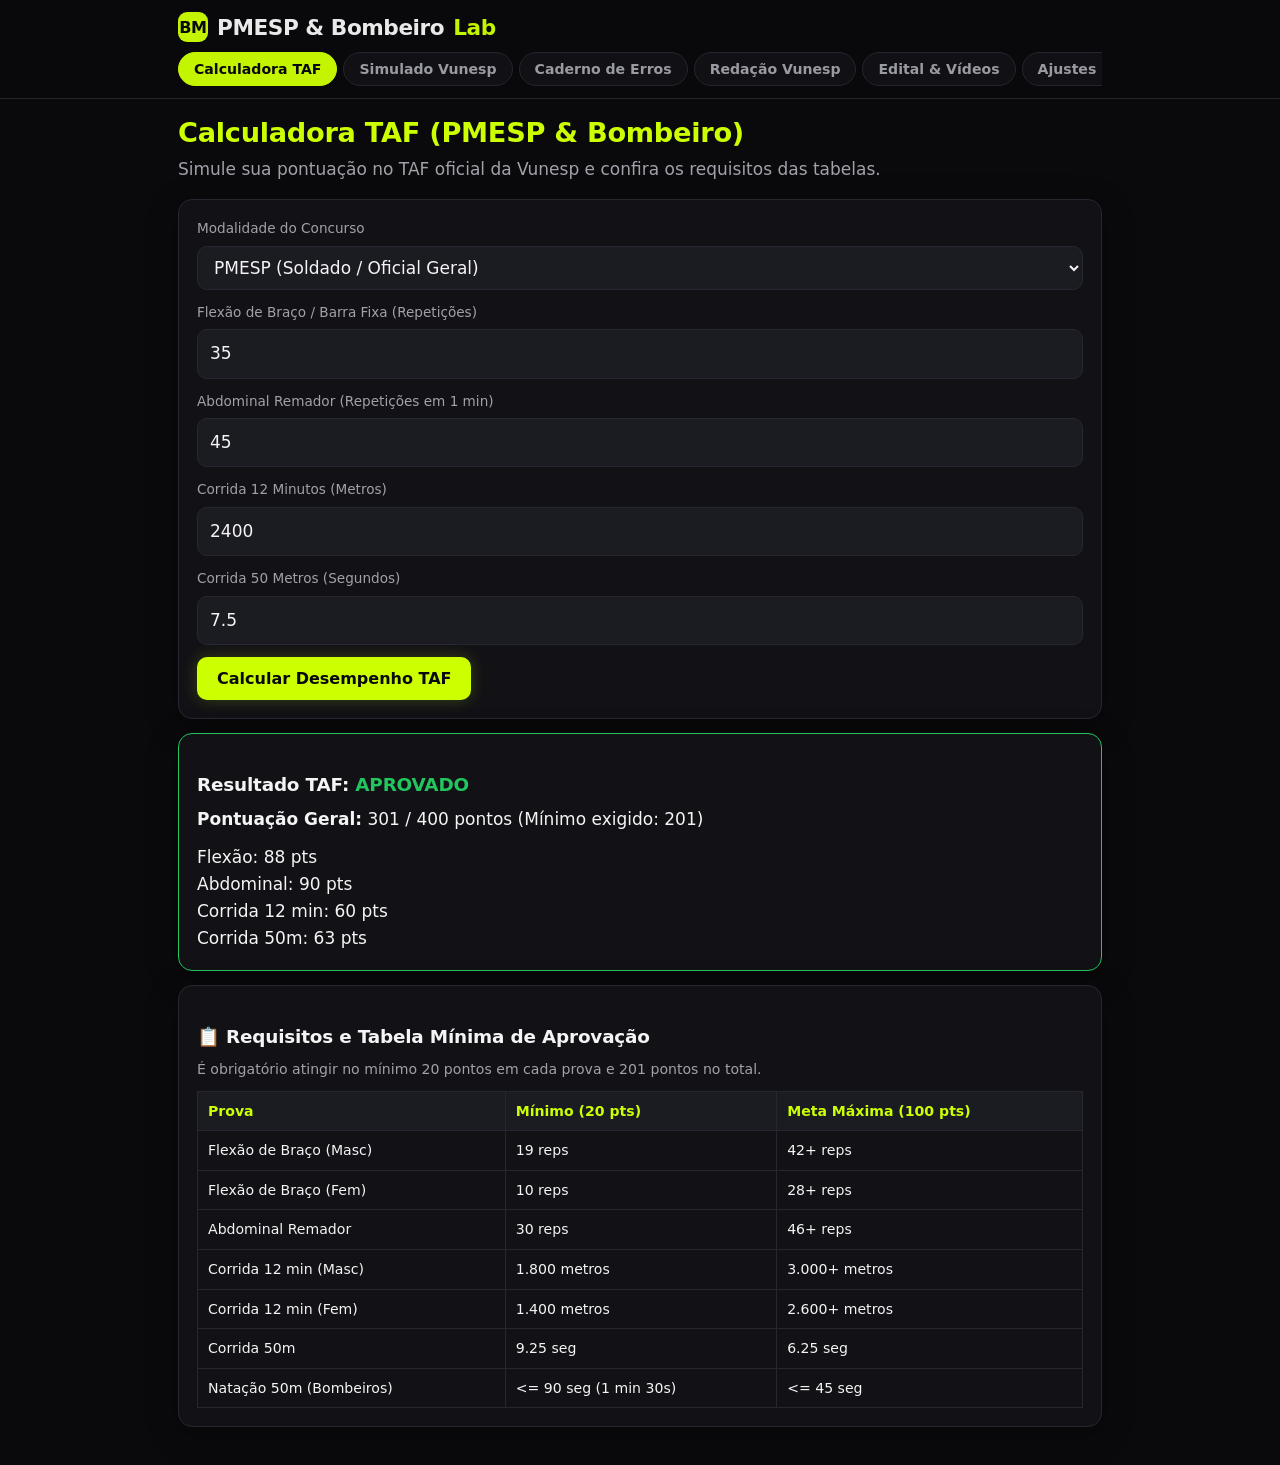
==== commit a743c1c3: "Create index.html" ====
--- a/index.html
+++ b/index.html
@@ -61,10 +61,9 @@
 .prio{padding:2px 6px;border-radius:4px;font-size:.7rem;font-weight:700;margin-left:6px;text-transform:uppercase}
 .prio-alta{background:rgba(255,51,102,.2);color:var(--er);border:1px solid var(--er)}
 .prio-media{background:rgba(204,255,0,.2);color:var(--ac);border:1px solid var(--ac)}
-.note-box{margin-top:8px;display:flex;gap:6px}
-.note-box input{font-size:.85rem;padding:6px 10px}
-.vid-link{display:inline-block;margin-top:4px;font-size:0.8rem;color:var(--ac);text-decoration:none}
-.vid-link:hover{text-decoration:underline}
+.tbl{width:100%;border-collapse:collapse;margin-top:10px;font-size:.88rem}
+.tbl th,.tbl td{border:1px solid var(--ln);padding:8px 10px;text-align:left}
+.tbl th{background:var(--s2);color:var(--ac)}
 header{position:sticky;top:0;z-index:5;background:var(--bg);border-bottom:1px solid var(--ln);opacity:.96;backdrop-filter:blur(10px)}
 .hd{display:flex;align-items:center;justify-content:space-between;flex-wrap:wrap;gap:10px 16px;max-width:960px;margin:auto;padding:12px 18px;padding-top:calc(12px + env(safe-area-inset-top))}
 .brand{font:800 1.35rem var(--h);display:flex;align-items:center;gap:9px;letter-spacing:-.02em}
@@ -130,22 +129,22 @@
 
 const ED=[
 ["Língua Portuguesa (Vunesp)","port",[
-["Ortografia, Acentuação e Pontuação","Regras atuais, crase e emprego correto de vírgula.","alta","https://www.youtube.com/watch?v=8fGc8AmLMgY"],
-["Morfologia e Sintaxe","Classes de palavras, concordância verbal/nominal e regência.","alta","https://www.youtube.com/watch?v=1uB1k7Wn234"],
-["Análise Textual e Coesão","Tipos textuais, inferência e coesão referencial.","alta","https://www.youtube.com/watch?v=9g2p8Z8X7e8"]]],
+["Ortografia, Acentuação e Pontuação","Regras atuais e emprego de vírgula","alta","https://www.youtube.com/watch?v=8fGc8AmLMgY"],
+["Morfologia e Sintaxe","Classes de palavras, crase, regência e concordância","alta","https://www.youtube.com/watch?v=1uB1k7Wn234"],
+["Análise Textual e Coesão","Significação de palavras e tipos textuais","alta","https://www.youtube.com/watch?v=9g2p8Z8X7e8"]]],
 ["Matemática & RLM","mat",[
-["Razão, Proporção e Regra de Três","Resolução de problemas aritméticos aplicados.","alta","https://www.youtube.com/watch?v=3z8C8KxV8oQ"],
-["Equações e Porcentagem","Cálculos de acréscimo, desconto e proporções.","media","https://www.youtube.com/watch?v=5V9f5Q7g9x0"],
-["Raciocínio Lógico (RLM)","Proposições, equivalências lógicas e diagramas.","alta","https://www.youtube.com/watch?v=6v7C8X9Z1u2"]]],
+["Razão, Proporção e Regra de Três","Problemas aritméticos aplicados","alta","https://www.youtube.com/watch?v=3z8C8KxV8oQ"],
+["Equações e Porcentagem","Acréscimos, descontos e proporções","media","https://www.youtube.com/watch?v=5V9f5Q7g9x0"],
+["Raciocínio Lógico (RLM)","Proposições e diagramas lógicos","alta","https://www.youtube.com/watch?v=6v7C8X9Z1u2"]]],
 ["História e Geografia Geral/SP","ger",[
-["História de São Paulo","Revolução de 1932 e República Velha.","alta","https://www.youtube.com/watch?v=1x2y3z4a5b6"],
-["Geografia do Estado de São Paulo","Relevo, demografia, rodovias e urbanização paulista.","media","https://www.youtube.com/watch?v=3x4y5z6a7b8"]]],
+["História de São Paulo","Revolução de 1932 e República Velha","alta","https://www.youtube.com/watch?v=1x2y3z4a5b6"],
+["Geografia de SP","Relevo, demografia e urbanização paulista","media","https://www.youtube.com/watch?v=3x4y5z6a7b8"]]],
 ["Noções de Adm Pública & Informática","adm",[
-["Constituição Estadual e Federal","Direitos fundamentais e Segurança Pública (Art. 144).","alta","https://www.youtube.com/watch?v=4x5y6z7a8b9"],
-["Informática Básica","Windows, Pacote Office e planilhas eletrônicas.","alta","https://www.youtube.com/watch?v=0x1y2z3a4b5"]]]
+["Constituição Estadual e Federal","Direitos e Segurança Pública (Art. 144)","alta","https://www.youtube.com/watch?v=4x5y6z7a8b9"],
+["Informática Básica","Windows, Word e Excel","alta","https://www.youtube.com/watch?v=0x1y2z3a4b5"]]]
 ];
 
-const S={tab:'taf',sel:'all',dif:'all',n:6,z:null,tm:null,pomodoroActive:false,pomodoroSecs:1500,pomodoroTimer:null};
+const S={tab:'taf',sel:'all',dif:'all',n:6,z:null,tm:null};
 document.querySelectorAll('nav button').forEach(b=>b.onclick=()=>{S.tab=b.dataset.t;render()});
 
 function render(){
@@ -157,60 +156,86 @@
 }
 
 function vTaf(){
-  const saved=ld('taf_data',{mode:'pm',flex:35,abd:45,corr:2400,c50:7.5,nat:55});
-  $('#app').innerHTML=`<h1>Calculadora TAF (PMESP & Bombeiro Militar)</h1>
-  <p class="lead">Simule sua pontuação exata para o TAF com suporte a testes de salvamento e natação.</p>
+  const saved=ld('taf_data',{mode:'pm',flex:35,abd:45,corr:2400,c50:7.5,nat:80});
+  $('#app').innerHTML=`<h1>Calculadora TAF (PMESP & Bombeiro)</h1>
+  <p class="lead">Simule sua pontuação no TAF oficial da Vunesp e confira os requisitos das tabelas.</p>
   <div class="card">
-    <label style="display:block;font-size:0.85rem;color:var(--mu);margin-bottom:6px">Corporação / Modalidade</label>
-    <select id="taf-mode" style="margin-bottom:12px"><option value="pm" ${saved.mode==='pm'?'selected':''}>PMESP (Soldado / Oficial Geral)</option><option value="bm" ${saved.mode==='bm'?'selected':''}>Corpo de Bombeiros (Com Natação)</option></select>
-    
-    <label style="display:block;font-size:0.85rem;color:var(--mu);margin-bottom:6px">Flexão / Barra Fixa (Reps)</label>
-    <input type="number" id="taf-flex" value="${saved.flex}" style="margin-bottom:12px">
-    
-    <label style="display:block;font-size:0.85rem;color:var(--mu);margin-bottom:6px">Abdominal Remador (Reps em 1 min)</label>
-    <input type="number" id="taf-abd" value="${saved.abd}" style="margin-bottom:12px">
+    <label style="display:block;font-size:0.85rem;color:var(--mu);margin-bottom:6px">Modalidade do Concurso</label>
+    <select id="taf-mode" style="margin-bottom:12px">
+      <option value="pm" ${saved.mode==='pm'?'selected':''}>PMESP (Soldado / Oficial Geral)</option>
+      <option value="bm" ${saved.mode==='bm'?'selected':''}>Corpo de Bombeiros (Com Natação)</option>
+    </select>
+    
+    <label style="display:block;font-size:0.85rem;color:var(--mu);margin-bottom:6px">Flexão de Braço / Barra Fixa (Repetições)</label>
+    <input type="number" id="taf-flex" value="${saved.flex||0}" style="margin-bottom:12px">
+    
+    <label style="display:block;font-size:0.85rem;color:var(--mu);margin-bottom:6px">Abdominal Remador (Repetições em 1 min)</label>
+    <input type="number" id="taf-abd" value="${saved.abd||0}" style="margin-bottom:12px">
     
     <label style="display:block;font-size:0.85rem;color:var(--mu);margin-bottom:6px">Corrida 12 Minutos (Metros)</label>
-    <input type="number" id="taf-corr" value="${saved.corr}" style="margin-bottom:12px">
+    <input type="number" id="taf-corr" value="${saved.corr||0}" style="margin-bottom:12px">
     
     <label style="display:block;font-size:0.85rem;color:var(--mu);margin-bottom:6px">Corrida 50 Metros (Segundos)</label>
-    <input type="number" id="taf-c50" step="0.1" value="${saved.c50}" style="margin-bottom:12px">
+    <input type="number" id="taf-c50" step="0.1" value="${saved.c50||0}" style="margin-bottom:12px">
 
     <div id="nat-box" style="display:${saved.mode==='bm'?'block':'none'}">
-      <label style="display:block;font-size:0.85rem;color:var(--mu);margin-bottom:6px">Natação 50 Metros (Segundos - Máx 65s p/ Bombeiro)</label>
-      <input type="number" id="taf-nat" value="${saved.nat}" style="margin-bottom:12px">
+      <label style="display:block;font-size:0.85rem;color:var(--mu);margin-bottom:6px">Natação 50m (Segundos - Máximo 90s / 1 min e 30s)</label>
+      <input type="number" id="taf-nat" value="${saved.nat||0}" style="margin-bottom:12px">
     </div>
     
     <button class="btn" id="calc-taf">Calcular Desempenho TAF</button>
   </div>
-  <div id="taf-res"></div>`;
+  <div id="taf-res"></div>
+  
+  <div class="card" style="margin-top:14px">
+    <h2>📋 Requisitos e Tabela Mínima de Aprovação</h2>
+    <p style="font-size:0.88rem;color:var(--mu)">É obrigatório atingir no mínimo 20 pontos em cada prova e 201 pontos no total.</p>
+    <table class="tbl">
+      <thead><tr><th>Prova</th><th>Mínimo (20 pts)</th><th>Meta Máxima (100 pts)</th></tr></thead>
+      <tbody>
+        <tr><td>Flexão de Braço (Masc)</td><td>19 reps</td><td>42+ reps</td></tr>
+        <tr><td>Flexão de Braço (Fem)</td><td>10 reps</td><td>28+ reps</td></tr>
+        <tr><td>Abdominal Remador</td><td>30 reps</td><td>46+ reps</td></tr>
+        <tr><td>Corrida 12 min (Masc)</td><td>1.800 metros</td><td>3.000+ metros</td></tr>
+        <tr><td>Corrida 12 min (Fem)</td><td>1.400 metros</td><td>2.600+ metros</td></tr>
+        <tr><td>Corrida 50m</td><td>9.25 seg</td><td>6.25 seg</td></tr>
+        <tr><td>Natação 50m (Bombeiros)</td><td><= 90 seg (1 min 30s)</td><td><= 45 seg</td></tr>
+      </tbody>
+    </table>
+  </div>`;
 
   $('#taf-mode').onchange=e=>{
     $('#nat-box').style.display=e.target.value==='bm'?'block':'none';
   };
 
   $('#calc-taf').onclick=()=>{
-    const mode=$('#taf-mode').value, flex=+('#taf-flex').value, abd=+('#taf-abd').value, corr=+('#taf-corr').value, c50=+('#taf-c50').value, nat=+('#taf-nat').value;
+    const mode=$('#taf-mode').value;
+    const flex=Number($('#taf-flex').value)||0;
+    const abd=Number($('#taf-abd').value)||0;
+    const corr=Number($('#taf-corr').value)||0;
+    const c50=Number($('#taf-c50').value)||0;
+    const nat=Number($('#taf-nat').value)||0;
+    
     sv('taf_data',{mode,flex,abd,corr,c50,nat});
     
     const pFlex = Math.min(100, Math.max(0, Math.round(flex * 2.5)));
     const pAbd = Math.min(100, Math.max(0, Math.round(abd * 2.0)));
     const pCorr = Math.min(100, Math.max(0, Math.round((corr - 1500) / 15)));
     const p50 = Math.min(100, Math.max(0, Math.round((10 - c50) * 25)));
-    const natOk = mode==='pm' || nat <= 65;
-    const total = pFlex + pAbd + pCorr + p50 + (mode==='bm'?(natOk?50:0):0);
-    const minTotal = mode==='bm'?250:201;
-    const ok = pFlex>=20 && pAbd>=20 && pCorr>=20 && p50>=20 && natOk && total>=minTotal;
+    const natOk = mode==='pm' || (nat > 0 && nat <= 90);
+    
+    const total = pFlex + pAbd + pCorr + p50;
+    const ok = pFlex>=20 && pAbd>=20 && pCorr>=20 && p50>=20 && natOk && total>=201;
 
     $('#taf-res').innerHTML=`<div class="card" style="border-color:${ok?'var(--ok)':'var(--er)'}">
-      <h2>Resultado TAF (${mode==='bm'?'Bombeiro':'PMESP'}): <span style="color:${ok?'var(--ok)':'var(--er)'}">${ok?'APROVADO':'REPROVADO'}</span></h2>
-      <p><b>Pontuação Total:</b> ${total} pts (Mínimo exigido: ${minTotal})</p>
-      <div style="margin-top:12px">
-        <p>Flexão/Barra: ${pFlex} pts ${pFlex<20?'(Abaixo do mínimo!)':''}</p>
-        <p>Abdominal: ${pAbd} pts ${pAbd<20?'(Abaixo do mínimo!)':''}</p>
-        <p>Corrida 12 min: ${pCorr} pts ${pCorr<20?'(Abaixo do mínimo!)':''}</p>
-        <p>Corrida 50m: ${p50} pts ${p50<20?'(Abaixo do mínimo!)':''}</p>
-        ${mode==='bm'?`<p>Natação 50m: <span style="color:${natOk?'var(--ok)':'var(--er)'}">${nat<=65?'APROVADO (<= 65s)':'REPROVADO (> 65s)'}</span></p>`:''}
+      <h2>Resultado TAF: <span style="color:${ok?'var(--ok)':'var(--er)'}">${ok?'APROVADO':'REPROVADO'}</span></h2>
+      <p><b>Pontuação Geral:</b> ${total} / 400 pontos (Mínimo exigido: 201)</p>
+      <div style="margin-top:10px">
+        <p>Flexão: ${pFlex} pts ${pFlex<20?'⚠️ (Abaixo dos 20 pts!)':''}</p>
+        <p>Abdominal: ${pAbd} pts ${pAbd<20?'⚠️ (Abaixo dos 20 pts!)':''}</p>
+        <p>Corrida 12 min: ${pCorr} pts ${pCorr<20?'⚠️ (Abaixo dos 20 pts!)':''}</p>
+        <p>Corrida 50m: ${p50} pts ${p50<20?'⚠️ (Abaixo dos 20 pts!)':''}</p>
+        ${mode==='bm'?`<p>Natação 50m: <span style="color:${natOk?'var(--ok)':'var(--er)'}">${natOk?'APROVADO (<= 1min 30s)':'REPROVADO (Tempo > 90s)'}</span></p>`:''}
       </div>
     </div>`;
   };
@@ -221,14 +246,8 @@
   if(S.z&&S.z.done)return vRes();
   if(S.z)return vQ();
   const chips=[['all','Todas as disciplinas'],...Object.entries(AREAS).map(([k,v])=>[k,v[0]])].map(([k,nm])=>`<button class="chip" data-a="${k}" aria-pressed="${S.sel===k}">${nm}</button>`).join('');
-  const streak=ld('streak',{count:0});
-
-  $('#app').innerHTML=`
-  <div class="card" style="display:flex;justify-content:space-between;align-items:center;background:linear-gradient(135deg,var(--s1),var(--s2))">
-    <div><b>🔥 Sequência de Estudo: ${streak.count} dia(s) seguidos!</b><p style="font-size:0.85rem;color:var(--mu)">Mantenha a constância diária para garantir a farda.</p></div>
-    <button class="btn sm ghost" id="pom-toggle">${S.pomodoroActive?'⏱️ Pomodoro Ativo ('+Math.floor(S.pomodoroSecs/60)+':'+String(S.pomodoroSecs%60).padStart(2,'0')+')':'⏱️ Iniciar Pomodoro'}</button>
-  </div>
-  <h1>Simulado Oficial Vunesp / PMESP</h1><p class="lead">Questões focadas no padrão de cobrança da banca examinadora.</p>
+  
+  $('#app').innerHTML=`<h1>Simulado Oficial Vunesp / PMESP</h1>
   <div class="card">
     <label style="display:block;font-size:0.85rem;color:var(--mu);margin-bottom:6px">Disciplina</label>
     <div class="chips" id="ca">${chips}</div>
@@ -236,19 +255,6 @@
   </div>`;
   
   $('#ca').onclick=e=>{const b=e.target.closest('[data-a]');if(b){S.sel=b.dataset.a;vSim()}};
-  $('#pom-toggle').onclick=()=>{
-    if(S.pomodoroActive){clearInterval(S.pomodoroTimer);S.pomodoroActive=false;S.pomodoroSecs=1500;alert('Pomodoro encerrado.');}
-    else{
-      S.pomodoroActive=true;
-      S.pomodoroTimer=setInterval(()=>{
-        if(S.pomodoroSecs>0)S.pomodoroSecs--;
-        else{clearInterval(S.pomodoroTimer);S.pomodoroActive=false;alert('Pomodoro concluído! Hora de descansar 5 minutos.');}
-        const btn=$('#pom-toggle');if(btn)btn.textContent='⏱️ Pomodoro ('+Math.floor(S.pomodoroSecs/60)+':'+String(S.pomodoroSecs%60).padStart(2,'0')+')';
-      },1000);
-      alert('Pomodoro de 25 minutos iniciado!');
-    }
-    vSim();
-  };
   $('#go').onclick=()=>{
     let ids=Q.map((_,i)=>i).filter(i=>S.sel==='all'||Q[i].a===S.sel);
     if(!ids.length){alert('Nenhuma questão encontrada!');return}
@@ -261,19 +267,14 @@
 }
 function vQ(){
   const z=S.z,id=z.list[z.i],qq=Q[id],o=z.ords[z.i],[nm,c]=AREAS[qq.a];
-  $('#app').innerHTML=`
-  <div class="row" style="justify-content:flex-end;margin-bottom:8px">
-    <button class="btn ghost sm" id="fs-btn">⛶ Tela Cheia</button>
-  </div>
-  <div class="top"><span>Questão ${z.i+1} de ${z.list.length}</span><span id="tm">0:00</span></div>
+  $('#app').innerHTML=`<div class="top"><span>Questão ${z.i+1} de ${z.list.length}</span><span id="tm">0:00</span></div>
   <div class="bar" role="progressbar"><i style="width:${z.i/z.list.length*100}%"></i></div>
-  <div class="card" style="margin-top:14px" id="sim-card">
+  <div class="card" style="margin-top:14px">
     <span class="tag" style="--c:${c}">${nm}</span>
     <p class="q">${esc(qq.t)}</p>
     <div id="alts">${o.map((k,j)=>`<button class="alt" data-j="${j}"><b>${L[j]}</b><span>${esc(qq.o[k])}</span></button>`).join('')}</div>
     <div id="fb"></div>
   </div>`;
-  $('#fs-btn').onclick=()=>{if(!document.fullscreenElement)$('#sim-card').requestFullscreen?.();else document.exitFullscreen?.()};
   const tick=()=>{const s=Math.floor((Date.now()-z.t0)/1000);$('#tm').textContent=Math.floor(s/60)+':'+String(s%60).padStart(2,'0')};
   tick();S.tm=setInterval(tick,1000);
   $('#alts').onclick=e=>{const b=e.target.closest('.alt');if(b&&!z.ans)pick(+b.dataset.j)};
@@ -291,41 +292,27 @@
 }
 function vRes(){
   const z=S.z,t=z.res.length,p=t?Math.round(z.hits/t*100):0;
-  const notaPred=Math.round((z.hits/t)*60);
-  $('#app').innerHTML=`<h1>Resultado do Simulado</h1>
-  <div class="card">
-    <div class="big">${z.hits}/${t} (${p}%)</div>
-    <p style="margin-top:6px"><b>Nota Estimada Prova Vunesp (60 questões):</b> <span style="color:var(--ac);font-size:1.2rem">~${notaPred} acertos proporcionais</span></p>
-  </div>
+  $('#app').innerHTML=`<h1>Resultado do Simulado</h1><div class="card"><div class="big">${z.hits}/${t} (${p}%)</div><p>Simulado concluído.</p></div>
   <button class="btn" onclick="S.z=null;render()">Novo Simulado</button>`;
 }
 
 function vErr(){
   const er=ld('erros',{}),ids=Object.keys(er).map(Number);
   if(!ids.length){$('#app').innerHTML=`<h1>Caderno de Erros</h1><div class="card empty">Nenhum erro registrado.</div>`;return}
-  
-  const areaCounts={port:0,mat:0,ger:0,adm:0};
-  ids.forEach(id=>{if(er[id]?.area)areaCounts[er[id].area]=(areaCounts[er[id].area]||0)+1});
-  const worstArea=Object.entries(areaCounts).sort((a,b)=>b[1]-a[1])[0];
-
-  $('#app').innerHTML=`<h1>Caderno de Erros & Alerta</h1>
-  <div class="card" style="border-color:var(--ac)">
-    <b>💡 Alerta Tático:</b><p style="font-size:0.9rem;color:var(--mu)">Disciplina com maior índice de erros: <b>${AREAS[worstArea[0]]?AREAS[worstArea[0]][0]:'Geral'}</b>. Reforce as revisões nela!</p>
-  </div>
-  <p class="lead">${ids.length} questão(ões) para revisar.</p>
+  $('#app').innerHTML=`<h1>Caderno de Erros</h1><p class="lead">${ids.length} questão(ões) para revisar.</p>
   <button class="btn" onclick="sv('erros',{});render()">Limpar Caderno</button>`;
 }
 
 function vRed(){
   const saved=ld('redacao','');
-  $('#app').innerHTML=`<h1>Laboratório de Redação Vunesp</h1><p class="lead">Treine sua dissertação nos moldes exigidos pela Vunesp (Mínimo 15, Máximo 30 linhas).</p>
+  $('#app').innerHTML=`<h1>Laboratório de Redação Vunesp</h1><p class="lead">Treine sua dissertação (15 a 30 linhas).</p>
   <div class="card">
     <div class="grid" style="grid-template-columns:repeat(3,1fr);margin-bottom:14px">
       <div class="stat"><span>Palavras</span><b id="w-pal">0</b></div>
       <div class="stat"><span>Linhas (Est.)</span><b id="w-lin">0</b><small>Meta: 30 linhas</small></div>
       <div class="stat"><span>Caracteres</span><b id="w-car">0</b></div>
     </div>
-    <textarea id="ta-red" placeholder="Digite seu texto dissertativo aqui...">${esc(saved)}</textarea>
+    <textarea id="ta-red" placeholder="Digite seu texto...">${esc(saved)}</textarea>
   </div>`;
   const ta=$('#ta-red');
   ta.oninput=()=>{
@@ -341,14 +328,14 @@
     const rows=items.map(([st,desc,prio,vidUrl],i)=>{
       const idBase=`${key}_${i}`, tOn=store[`${idBase}_t`]?'on':'', eOn=store[`${idBase}_e`]?'on':'', rOn=store[`${idBase}_r`]?'on':'';
       const savedNote=notesStore[idBase]||'';
-      const vidHTML=vidUrl?`<br><a href="${vidUrl}" target="_blank" class="vid-link">▶ Assistir Vídeo Aula Resumida</a>`:'';
+      const vidHTML=vidUrl?`<br><a href="${vidUrl}" target="_blank" class="vid-link">▶ Assistir Vídeo Aula</a>`:'';
       return `<div class="ck-row"><div class="ck-info"><b>${st} <span class="prio prio-${prio}">${prio}</span></b><small>${desc}${vidHTML}</small>
-      <div class="note-box"><input type="text" placeholder="Anotação pessoal ou lei..." data-note-id="${idBase}" value="${esc(savedNote)}"></div></div>
+      <div class="note-box"><input type="text" placeholder="Anotação..." data-note-id="${idBase}" value="${esc(savedNote)}"></div></div>
       <div class="ck-group"><span class="ck-btn ${tOn}" data-k="${idBase}_t">T</span><span class="ck-btn ${eOn}" data-k="${idBase}_e">E</span><span class="ck-btn ${rOn}" data-k="${idBase}_r">R</span></div></div>`;
     }).join('');
     return `<details class="card" open><summary><span>${title}</span></summary>${rows}</details>`;
   }).join('');
-  $('#app').innerHTML=`<h1>Edital Verticalizado, Vídeos & Anotações</h1><p class="lead">Controle Teoria (T), Exercícios (E), Revisão (R) e acesse aulas diretas por tópico.</p>${blocks}`;
+  $('#app').innerHTML=`<h1>Edital Verticalizado & Vídeos</h1>${blocks}`;
   
   $('#app').oninput=e=>{
     const input=e.target.closest('[data-note-id]');
